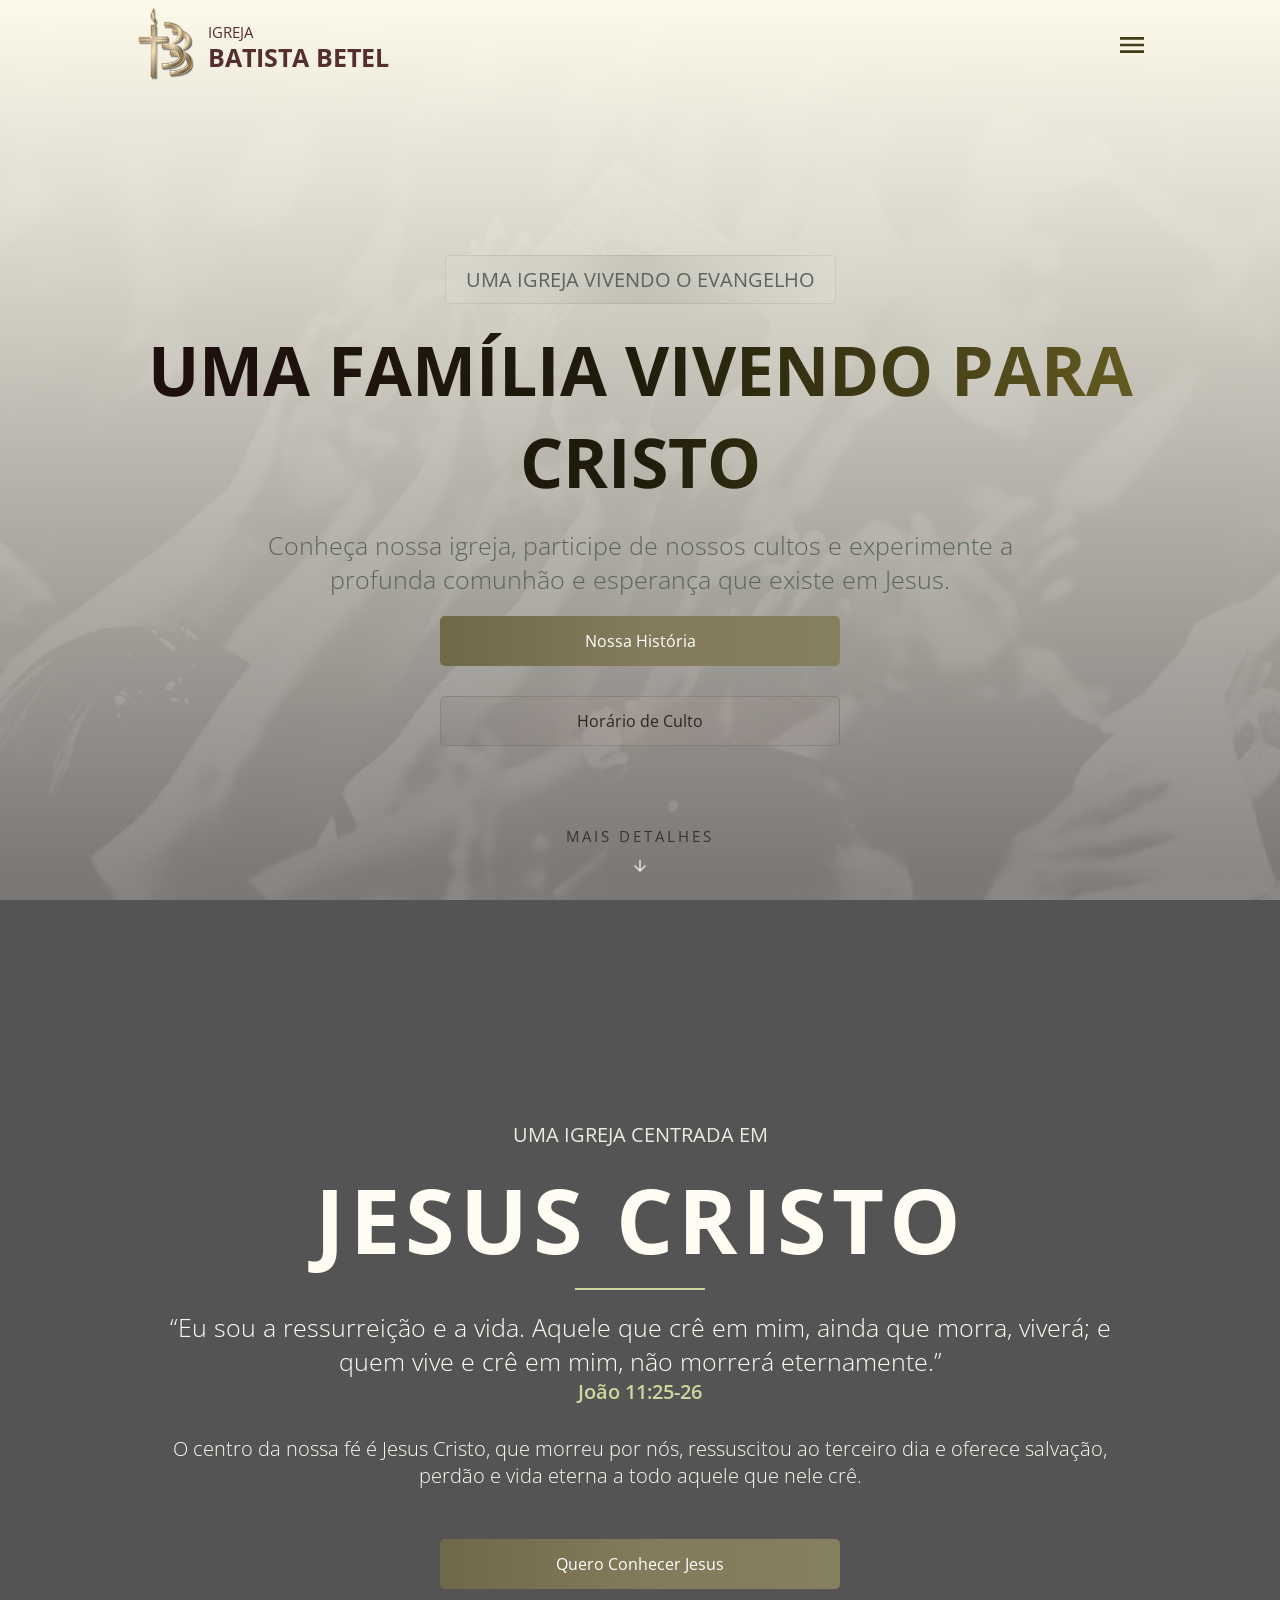
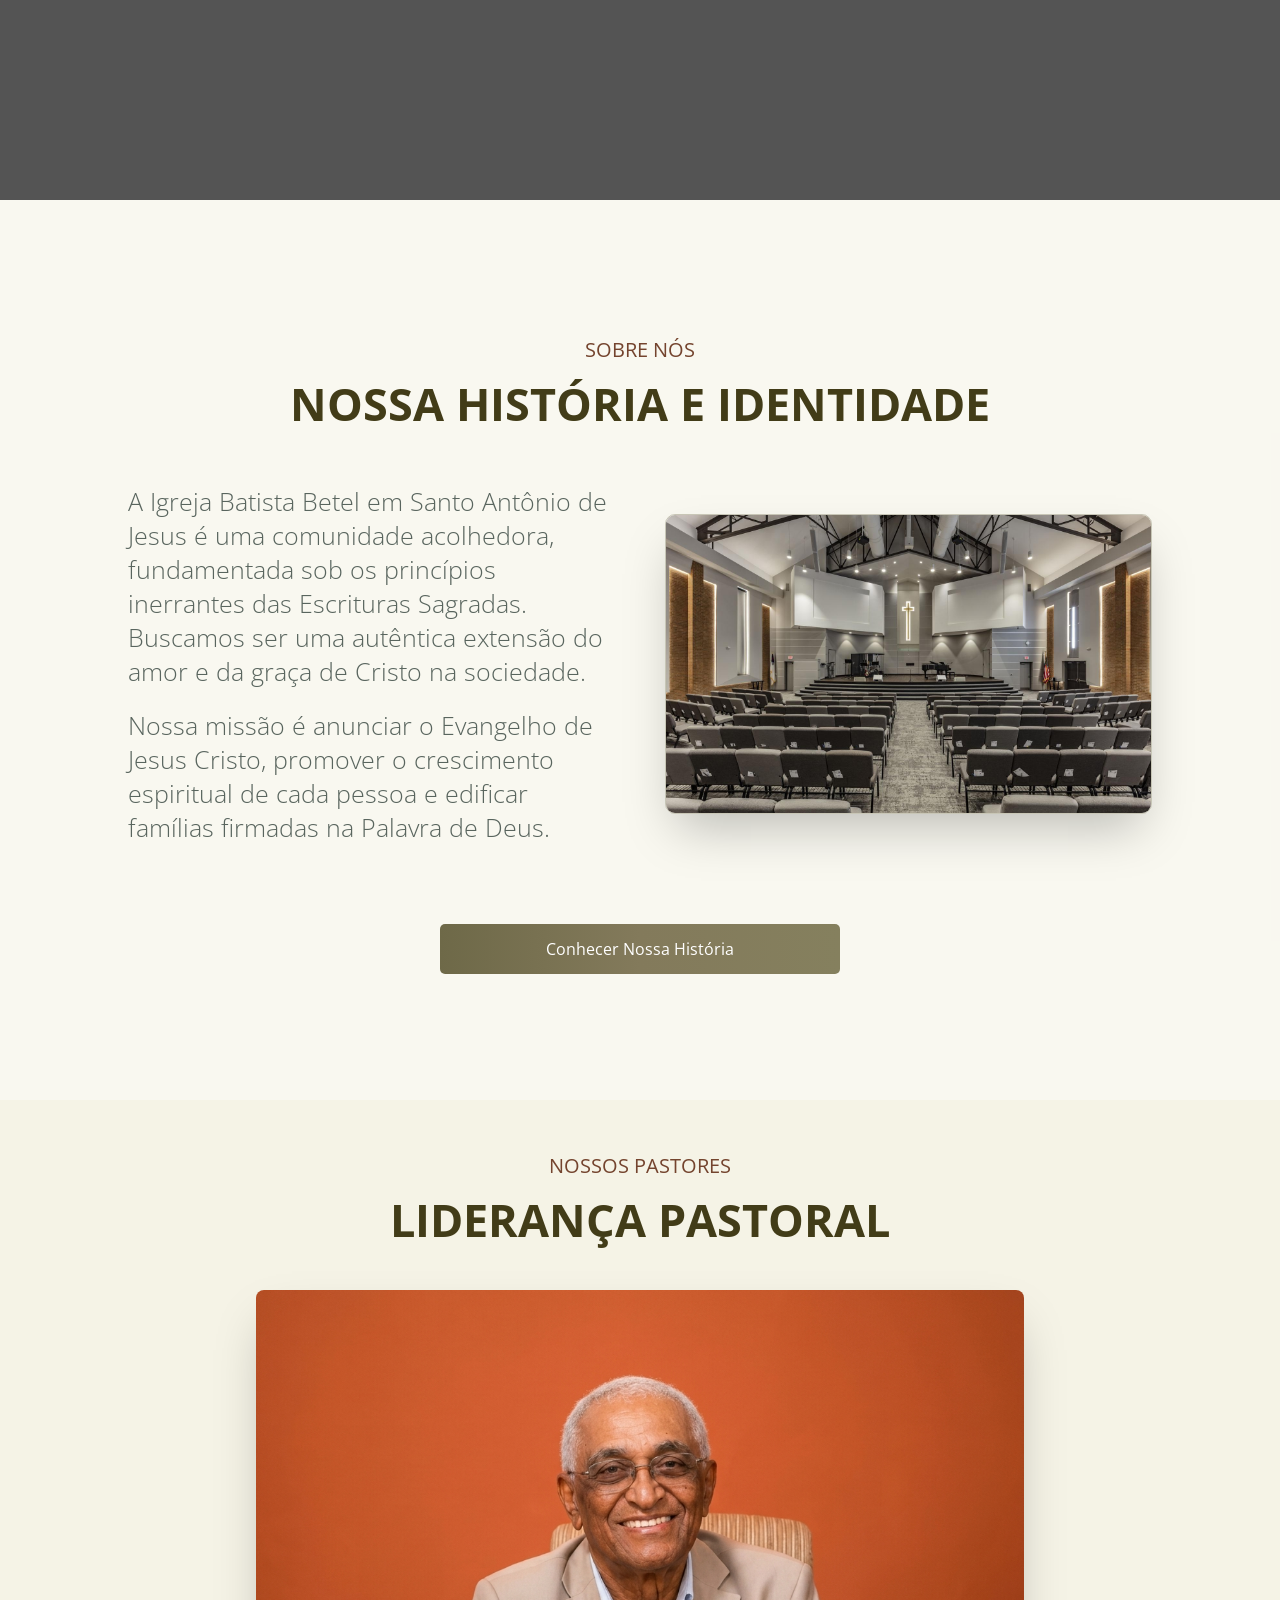
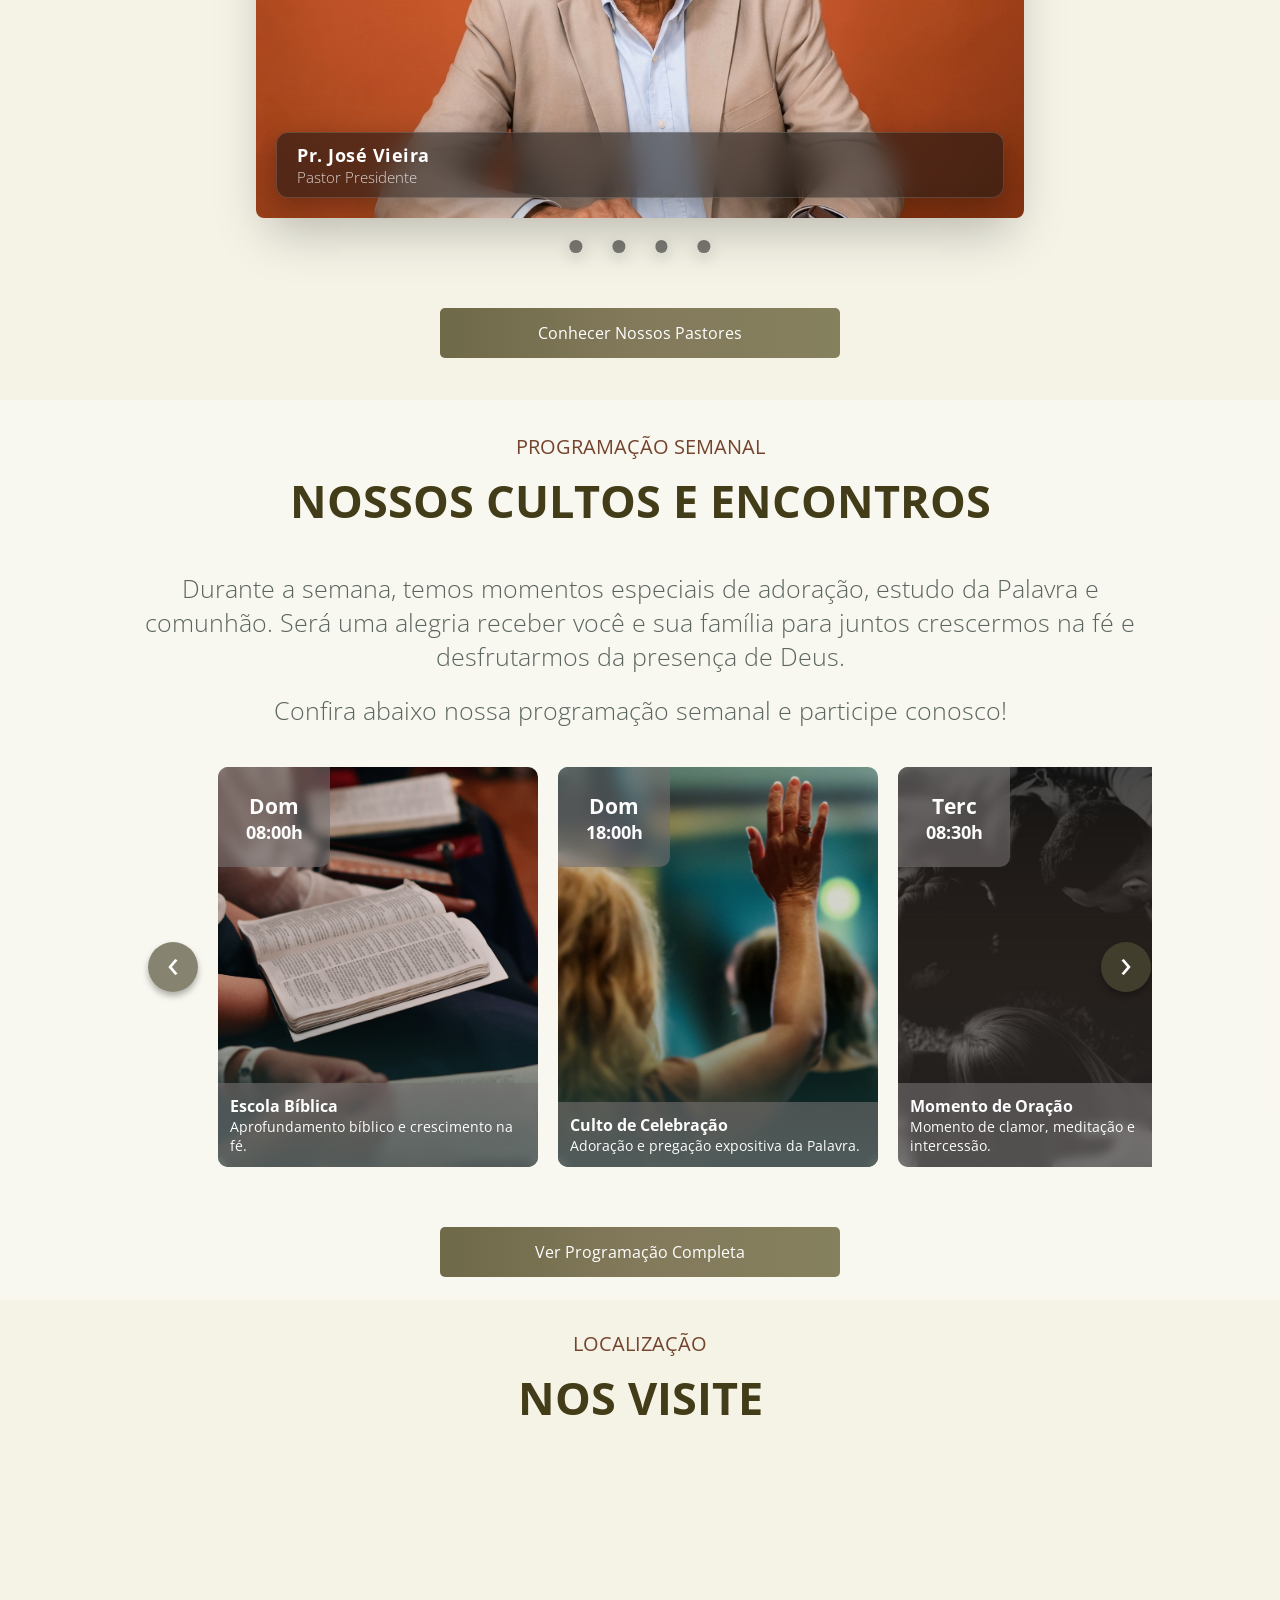
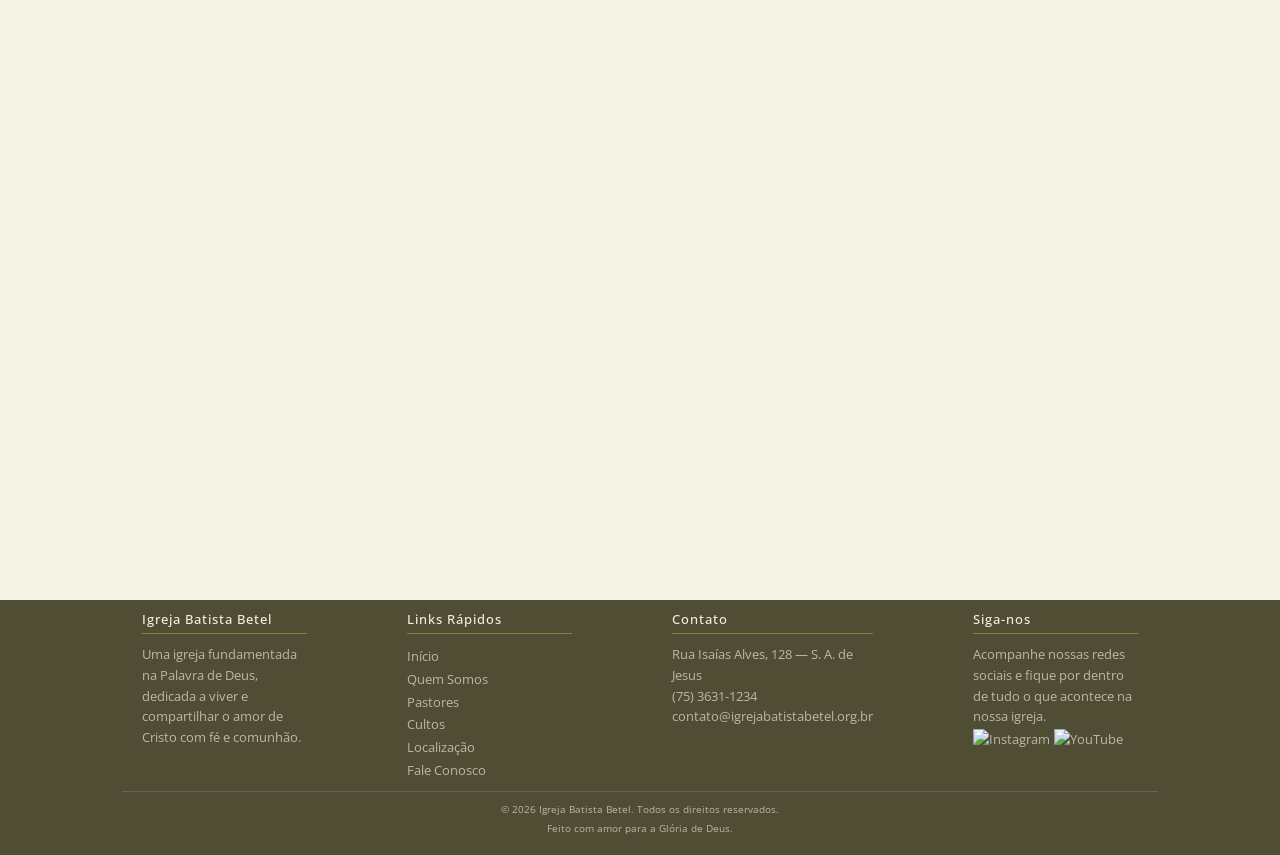
==== index.html @ d6e735c0 "Criei sistema de gerar escalas" ====
<!DOCTYPE html>
<html lang="pt-br">
<head>
    <meta charset="UTF-8">
    <meta name="viewport" content="width=device-width, initial-scale=1.0">
    <title>Igreja Batista Betel</title>
    <script src="/javaScript/script.js" defer></script>

    <link rel="stylesheet" href="assets/css/home.css">
    <link rel="stylesheet" href="assets/css/responsividade.css">
    
    <link rel="preconnect" href="https://fonts.googleapis.com">
    <link rel="preconnect" href="https://fonts.gstatic.com" crossorigin>
    <link href="https://fonts.googleapis.com/css2?family=Open+Sans:ital,wght@0,300..800;1,300..800&display=swap" rel="stylesheet">
</head>
<body>
    
    <header>
        <div class="container">
            <div class="logo">
                <div class="logo_img">
                    <img src="/assets/images/logo_betel.svg" alt="Logo Betel">
                </div>
                <span class="logo_nome">
                    Igreja <h3>Batista Betel</h3>
                </span>
            </div>
            <div class="menu">
                <img class="menu_abrir" src="/assets/icones/menu_mobile.svg" alt="Menu">
                <nav class="menu_mobile">
                    <ul>
                        <li><a href="#home" class="active">Início</a></li>
                        <li><a href="#id">Quem Somos</a></li>
                        <li><a href="#pastores">Pastores</a></li>
                        <li><a href="#culto">Cultos</a></li>
                        <li><a href="#loc">Localização</a></li>
                        <li><a href="#">Fale Conosco</a></li>
                    </ul>
                </nav>
            </div>
        </div>
    </header>

    <section class="section section_home" id="home">
        <div class="section_box">
            <div class="section_indi_title_home">
                <span>Uma igreja vivendo o Evangelho</span>
            </div>
            <div class="section_title_home">
                <h1>Uma família vivendo para Cristo</h1>
            </div>
            <div class="section_description">
                <p>Conheça nossa igreja, participe de nossos cultos e experimente a profunda comunhão e esperança que existe em Jesus.</p>
            </div>
            <div class="section_btn">
                <a href="#id"><div class="btn btn_primary">Nossa História</div></a>

                <a href="#culto"><div class="btn btn_secondary">Horário de Culto</div></a>
            </div>
        </div>
        <a class="details_a" href="#Jesus"><div class="details">
            <span>Mais Detalhes</span>
            <span>
                <img src="/assets/icones/seta_baixo.svg" alt="seta para baixo">
            </span>
        </div></a>
    </section>

    <section class="section section_jesus" id="Jesus">
        <div class="section_box">
            
            <div class="section_title">
                <div class="section_indi_title">
                    <span>UMA IGREJA CENTRADA EM</span>
                </div>
                <h1>JESUS CRISTO</h1>
            </div>
            <div class="section_box_indi">
                <div class="section_description">
                    <p class="passagem">“Eu sou a ressurreição e a vida. Aquele que crê em mim, ainda que morra, viverá; e quem vive e crê em mim, não morrerá eternamente.”</p>
                    <p class="referencia">João 11:25-26</p>
                    <p class="descricao">O centro da nossa fé é Jesus Cristo, que morreu por nós, ressuscitou ao terceiro dia e oferece salvação, perdão e vida eterna a todo aquele que nele crê.</p>
                </div>
            </div>
            <div class="section_btn">
                <a href="jesus.html"><div class="btn btn_primary">
                    <span>Quero Conhecer Jesus</span>
                </div></a>
            </div>
        </div>
    </section>

    <section class="section section_id" id="id">
        <div class="section_box">
            <div class="section_title">
                <div class="section_indi_title">
                    <span>Sobre nós</span>
                </div>
                <h1>Nossa História e Identidade</h1>
            </div>
            <div class="section_box_indi">
                <div class="section_description">
                    <p>A Igreja Batista Betel em Santo Antônio de Jesus é uma comunidade acolhedora, fundamentada sob os princípios inerrantes das Escrituras Sagradas. Buscamos ser uma autêntica extensão do amor e da graça de Cristo na sociedade.</p>
                    <p>Nossa missão é anunciar o Evangelho de Jesus Cristo, promover o crescimento espiritual de cada pessoa e edificar famílias firmadas na Palavra de Deus.</p>
                </div>
                <div class="section_img">
                    <img src="/assets/images/centroIGRJ.jpg" alt="">
                </div>
            </div>
            <div class="section_btn">
                <a href="nossa-historia.html"><div class="btn btn_primary">
                    <span>Conhecer Nossa História</span>
                </div></a>
            </div>
        </div>
    </section>

    <section class="section section_pastor" id="pastores">
        <div class="section_box">
            <div class="section_title">
                <div class="section_indi_title">
                    <span>Nossos pastores</span>
                </div>
                <h1>Liderança Pastoral</h1>
            </div>
            
            <div class="container-carrosel">
                <div class="slider-wrapper">
                    <div class="slider">
                        <div class="pastor-img">
                            <img id="slide-1" src="/assets/images/pastor_jose_vieira.png" alt="Pastor Vieira">
                            <div class="pastor-info">
                                <h3>Pr. José Vieira</h3>
                                <span>Pastor Presidente</span>
                            </div>
                        </div>

                        <div class="pastor-img">
                            <img id="slide-2" src="/assets/images/pastor_iran.jpg" alt="Pastor Iran">
                            <div class="pastor-info">
                                <h3>Pr. Iran</h3>
                                <span>Pastor Auxiliar</span>
                            </div>
                        </div>

                        <div class="pastor-img">
                            <img id="slide-3" src="/assets/images/pastor_samuel.png" alt="Pastor Samuel">
                            <div class="pastor-info">
                                <h3>Pr. Samuel</h3>
                                <span>Pastor Auxiliar</span>
                            </div>
                        </div>

                        <div class="pastor-img">
                            <img id="slide-4" src="/assets/images/pastor_jose_vieira.png" alt="Pastor Neilton">
                            <div class="pastor-info">
                                <h3>Pr. Neilton</h3>
                                <span>Pastor Auxiliar</span>
                            </div>
                        </div>
                    </div>

                    <div class="slider-nav">
                        <a href="#slide-1"></a>
                        <a href="#slide-2"></a>
                        <a href="#slide-3"></a>
                        <a href="#slide-4"></a>
                    </div>
                </div>
            </div>            


            <div class="section_btn">
                <div class="btn btn_primary">
                    <span>Conhecer Nossos Pastores</span>
                </div>
            </div>
        </div>  
    </section>

    <section class="section section_programacao" id="culto">
        <div class="section_box">
            <div class="section_title">
                <div class="section_indi_title">
                    <span>Programação Semanal</span>
                </div>
                <h1>Nossos Cultos e Encontros</h1>
            </div>

            <div class="section_box_indi">
                <div class="section_description">
                    <p>Durante a semana, temos momentos especiais de adoração, estudo da Palavra e comunhão. Será uma alegria receber você e sua família para juntos crescermos na fé e desfrutarmos da presença de Deus.</p>
                    <p>Confira abaixo nossa programação semanal e participe conosco!</p>
                </div>
            </div>

            <div class="programas">

                <!-- Botão Esquerda -->
    <button class="scroll-btn scroll-left" onclick="document.querySelector('.programas').scrollBy({ left: -300, behavior: 'smooth' })">‹</button>

                <div class="info_culto dia1">
                    <div class="info_culto_dia">
                        <h3>Dom</h3>
                        <span>08:00h</span>
                    </div>
                    <div class="info_culto_sobre">
                        <h3>Escola Bíblica</h3>
                        <span>Aprofundamento bíblico e crescimento na fé.</span>
                    </div>
                </div>

                <div class="info_culto dia2">
                    <div class="info_culto_dia">
                        <h3>Dom</h3>
                        <span>18:00h</span>
                    </div>
                    <div class="info_culto_sobre">
                        <h3>Culto de Celebração</h3>
                        <span>Adoração e pregação expositiva da Palavra.</span>
                    </div>
                </div>

                <div class="info_culto dia3">
                    <div class="info_culto_dia">
                        <h3>Terc</h3>
                        <span>08:30h</span>
                    </div>
                    <div class="info_culto_sobre">
                        <h3>Momento de Oração</h3>
                        <span>Momento de clamor, meditação e intercessão.</span>
                    </div>
                </div>

                <div class="info_culto dia4">
                    <div class="info_culto_dia">
                        <h3>Quin</h3>
                        <span>19:30h</span>
                    </div>
                    <div class="info_culto_sobre">
                        <h3>Culto da Família</h3>
                        <span>Uma noite de edificação da família e oração.</span>
                    </div>
                </div>

                <!-- Botão Direita -->
    <button class="scroll-btn scroll-right" onclick="document.querySelector('.programas').scrollBy({ left: 300, behavior: 'smooth' })">›</button>

                

            </div>
            <div class="section_btn">
                <div class="btn btn_primary">
                    <span>Ver Programação Completa</span>
                </div>
            </div>
        </div>
    </section>

    <section class="section section_loc" id="loc">
        <div class="section_box">
            <div class="section_title">
                <div class="section_indi_title">
                    <span>Localização</span>
                </div>
                <h1>Nos visite</h1>
            </div>
            <div class="section_mapa">

                <div class="mapa">
                    <iframe 
                        src="https://www.google.com/maps/embed?pb=!1m18!1m12!1m3!1d3888.0677242553766!2d-39.25541018661756!3d-12.967518184426158!2m3!1f0!2f0!3f0!3m2!1i1024!2i768!4f13.1!3m3!1m2!1s0x73e2a3e652e74f7%3A0xdca5ffad48f08ff4!2sIgreja%20Batista%20Betel!5e0!3m2!1spt-BR!2sbr!4v1789650079663!5m2!1spt-BR!2sbr"
                        allowfullscreen
                        loading="lazy"
                        referrerpolicy="strict-origin-when-cross-origin">
                    </iframe>
                </div>                                   
                    
            </div>
            
        </div>
    </section>

    <footer>
        <div class="container_footer">
            <div class="footer_box">

                <div class="widget_footer">
                    <h3>Igreja Batista Betel</h3>
                    <span>Uma igreja fundamentada na Palavra de Deus, dedicada a viver e compartilhar o amor de Cristo com fé e comunhão.</span>
                </div>

                <div class="widget_footer">
                    <h3>Links Rápidos</h3>
                    <ul>
                        <li><a href="#home">Início</a></li>
                        <li><a href="#id">Quem Somos</a></li>
                        <li><a href="#pastores">Pastores</a></li>
                        <li><a href="#culto">Cultos</a></li>
                        <li><a href="#loc">Localização</a></li>
                        <li><a href="#">Fale Conosco</a></li>
                    </ul>
                </div>

                <div class="widget_footer">
                    <h3>Contato</h3>
                    <span>Rua Isaías Alves, 128 — S. A. de Jesus</span>
                    <span>(75) 3631-1234</span>
                    <span>contato@igrejabatistabetel.org.br</span>
                </div>

                <div class="widget_footer">
                    <h3>Siga-nos</h3>
                    <span>Acompanhe nossas redes sociais e fique por dentro de tudo o que acontece na nossa igreja.</span>
                    <div class="social_icons">
                        <a href="#"><img src="/assets/icones/instagram.svg" alt="Instagram"></a>
                        <a href="#"><img src="/assets/icones/youtube.svg" alt="YouTube"></a>
                    </div>
                </div>

            </div>
            <div class="footer_fim">
                <span>© 2026 Igreja Batista Betel. Todos os direitos reservados.</span>
                <a class="btn_escala" href="/escalas.html"><span>Feito com amor para a Glória de Deus.</span></a>
            </div>
        </div>
    </footer>

<!-- ========================================== -->
<!-- BOTÃO FLUTUANTE DE AVISOS                  -->
<!-- ========================================== -->
<button id="btn-avisos" class="btn-flutuante" aria-label="Avisos e Informes">
  <svg xmlns="http://www.w3.org/2000/svg" viewBox="0 0 24 24" class="svg-icone">
    <path d="M12 22C13.1 22 14 21.1 14 20H10C10 21.1 10.9 22 12 22ZM18 16V11C18 7.93 16.37 5.36 13.5 4.68V4C13.5 3.17 12.83 2.5 12 2.5C11.17 2.5 10.5 3.17 10.5 4.0V4.68C7.63 5.36 6 7.92 6 11V16L4 18V19H20V18L18 16Z" fill="currentColor"/>
    <circle cx="18" cy="5" r="4.2" fill="#E53935" stroke="#FFFFFF" stroke-width="1.5"/>
    <path d="M18 3.3V5.3M18 6.5V6.8" stroke="#FFFFFF" stroke-width="1.2" stroke-linecap="round"/>
  </svg>
</button>

<!-- ========================================== -->
<!-- MODAL / POP-UP INSTITUCIONAL               -->
<!-- ========================================== -->
<div id="modal-avisos" class="modal-overlay" aria-hidden="true" role="dialog" aria-labelledby="modal-titulo">
  <div class="modal-container">
    
    <!-- Cabeçalho do Modal -->
    <div class="modal-header">
      <h3 id="modal-titulo" class="modal-title">
        <svg xmlns="http://www.w3.org/2000/svg" width="20" height="20" viewBox="0 0 24 24" fill="none" stroke="currentColor" stroke-width="2" stroke-linecap="round" stroke-linejoin="round">
          <path d="M18 8A6 6 0 0 0 6 8c0 7-3 9-3 9h18s-3-2-3-9"></path>
          <path d="M13.73 21a2 2 0 0 1-3.46 0"></path>
        </svg>
        Avisos & Informes
      </h3>
      <button type="button" id="btn-fechar-modal" class="modal-close" aria-label="Fechar avisos">&times;</button>
    </div>

    <!-- Corpo do Modal -->
    <div class="modal-body">
      <!-- Item de Aviso 1 -->
      <article class="aviso-card">
        <span class="aviso-tag">Destaque</span>
        <h4 class="aviso-titulo">Culto Especial de Jovens</h4>
        <p class="aviso-texto">Neste sábado, às 19h30. Contamos com a sua presença!</p>
        <span class="aviso-data">Sábado • 19:30</span>
      </article>

      <!-- Item de Aviso 2 -->
      <article class="aviso-card">
        <span class="aviso-tag tag-secundaria">Inscrições</span>
        <h4 class="aviso-titulo">Culto de Celebração</h4>
        <p class="aviso-texto">Neste domingo, às 18h. Venha cultuar conosco e traga a sua família!</p>
        <span class="aviso-data">Domingo • 18:00</span>
      </article>
    </div>

    <!-- Rodapé do Modal -->
    <div class="modal-footer">
      <button type="button" id="btn-entendi" class="btn-secundario">Entendido</button>
    </div>

  </div>
</div>
</body>
</html>
---- assets/css/home.css ----
*{
    margin: 0;
    padding: 0;
    box-sizing: border-box;
    font-family: "Open Sans", sans-serif;
}

html {
    scroll-behavior: smooth;
    
}

@keyframes flutuar {
  0% {
    transform: translateY(0); /* Posição inicial */
    box-shadow: 0 5px 15px rgba(0, 0, 0, 0.3); /* Sombra mais próxima e escura */
  }
  50% {
    transform: translateY(-10px); /* Sube 10px */
    box-shadow: 0 20px 25px rgba(0, 0, 0, 0.15); /* Sombra mais afastada e suave */
  }
  100% {
    transform: translateY(0); /* Volta à posição inicial */
    box-shadow: 0 5px 15px rgba(0, 0, 0, 0.3);
  }
}

@keyframes seta {
    0%, 100% {
        transform: translateY(0);
        opacity: .3;
    }

    50% {
        transform: translateY(2px);
        opacity: 1;
    }
}

@keyframes tickerAnimation {
    0% { 
        transform: translateX(0); 
    }
    100% { 
        transform: translateX(-50%); 
    }
}

/* ================= COMPONENTES-GERAIS ================= */

:root {
    --text-primary: #552e2e;     /* Título */
    --text-secondary: #59655E;   /* Texto normal */
}


.section{
    width: 100%;
    min-height: 100vh;

    display: flex;
    flex-direction: column;
    justify-content: center;
    align-items: center;

    padding: 20px 0px;
}

.section_box{
    width: 80vw;
    height: 100%;
        
    display: flex;
    flex-direction: column;
    align-items: center;
    justify-content: space-around;
}

.section_title .section_indi_title{
    text-transform: uppercase;
    font-size: 20px;
    color: #74442e;;
    padding: 10px 20px;
    font-weight: 400;

    cursor: default;

    text-align: center;
}

.section_indi_title_home{
    text-transform: uppercase;
    font-size: 20px;
    color: var(--text-secondary);
    padding: 10px 20px;

    background: linear-gradient(90deg, #fdfdfd13, #1f1c0b13, #ffffff13);
    border: 1px solid rgba(44, 20, 20, .08);
    border-radius: 5px;
    backdrop-filter: blur(10px);

    cursor: default;

    text-align: center;
}

.section_title{
    color: #423c18;;

    font-size: clamp(30px, 1vw, 45px);
    font-weight: 700;
    text-align: center;
    text-transform: uppercase;

    cursor: default;
}

.section_title_home{
    background: linear-gradient(90deg, #1f0e0e, #1f1c0b, #655D21);
    -webkit-background-clip: text;
    background-clip: text;
    -webkit-text-fill-color: transparent;

    font-size: clamp(30px, 5vw, 45px);
    font-weight: 700;
    text-align: center;
    text-transform: uppercase;

    cursor: default;
}

.section_description{
    font-weight: 300;
    color: var(--text-secondary);
    font-size: 25px;
    max-width: 800px;
    text-align: center;

    cursor: default;
}

.section_btn{
    display: flex;
    justify-content: center;
    width: 100%;
}

.section_btn .btn_primary{
    width: 15vw;
    height: 50px;

    display: flex;
    align-items: center;
    justify-content: center;
    
    color: white;
    border-radius: 5px;
    background: linear-gradient(90deg, #6e6948, #837a5b, #85805e);

    cursor: pointer;

    transition: 
        transform 0.3s ease,
        box-shadow 0.3s ease;
}

.btn_primary:hover {
    transform: translateY(-3px);

    box-shadow:
        0 10px 20px rgba(148, 77, 77, 0.25);
}

.section_btn .btn_secondary{
    width: 15vw;
    height: 50px;

    display: flex;
    align-items: center;
    justify-content: center;
    
    color: #2b281a;
    border-radius: 5px;
    border: 1px solid #3a38262c;
    background: linear-gradient(90deg, #5f5c5c1e, #eba5a518, #94777713);

    cursor: pointer;

    transition: 
        transform 0.3s ease,
        box-shadow 0.3s ease;
}

.btn_secondary:hover {
    transform: translateY(-3px);

    box-shadow:
        0 10px 20px rgba(73, 30, 30, 0.25);
}

.section_btn a{
    text-decoration: none;
    color: inherit;
}

/* ================= COMPONENTES-GERAIS ================= */




/* ================= SCROLLBAR ================= */

::-webkit-scrollbar {
    width: 7px;
}

::-webkit-scrollbar-track {
    background: #1e1e1e;
}

::-webkit-scrollbar-thumb {
    background: #464019;
    border-radius: 20px;
}

::-webkit-scrollbar-thumb:hover {
    background: #928640;
}

/* ================= SCROLLBAR ================= */



/* ================= HEADER ================= */

    
header{
    position: fixed;
    top: 0;
    z-index: 1000;
    padding: 20px 50px;

    width: 100%;
    height: 90px;
    background-color:transparent;

    display: flex;
    justify-content: center;

    transition: all .5s ease;
}

header.scrolled {
    box-shadow: 0 2px 5px rgba(0,0,0,0.1);
    background-color: #f0e8df9d;
    backdrop-filter: blur(20px);
}

.container{
    width: 80vw;
    
    display: flex;
    justify-content: space-between;
    align-items: center;

    cursor: default;
}

/*-------------LOGO-*/
.container .logo{
    display: flex;
    justify-content: center;
    align-items: center;
    height: 90px;
}
.logo_img{
    width: 80px;
}
.logo_img img{
    width: 100%;
}

.logo_nome{
    display: flex;
    flex-direction: column;
    justify-content: center;

    line-height: 25px;
    text-transform: uppercase;
    font-size: 15px;
    color: #552e2e;
}
.logo_nome h3{
    font-size: 25px;
    font-weight: 700;
}
/*-------------LOGO-*/

/*-------------MENU-*/
nav ul{
    display: flex;
    justify-content: center;
    gap: 15px;
    width: 50vw;

    font-size: 15px;
    text-transform: uppercase;
    font-weight: 500;
}
nav ul li{
    list-style: none;
    display: flex;
    margin-right: 20px;
}
nav ul a{
    position: relative;
    text-decoration: none;
    color: var(--text-secondary);
}

.menu_abrir{
        display: none;
    }

nav ul a::after{
    content: "";

    position: absolute;
    bottom:-5px;
    left: 0;

    width: 100%;
    height: 1px;
    background-color: #1e1e1e;

    transform-origin: center;

    transform: scaleX(0);
    transition: all .3s ease;
}

nav ul a:hover::after{
    transform: scaleX(1);
}

nav ul a:hover{
   color: rgb(49, 16, 16);
}
/*-------------MENU-*/

/* ================= HEADER ================= */



/* ================= SECTION-HOME ================= */
.section {
  scroll-margin-top: 80px;
}

.section_home{
    background-image: url(/assets/images/banner.png);
    background-position: center;
    background-size: cover;
    background-repeat: no-repeat;
    background-attachment: fixed;
    justify-content: flex-end;

    gap: 10px;
}

.section_home .section_box{
    margin-top: 100px;
    gap: 20px;
}

.section_home .section_btn{
    gap: 100px;
    margin-bottom: 70px;
}

.details_a{
    text-decoration: none;
}

.details{
    display: flex;
    flex-direction: column;
    align-items: center;
    gap: 10px;
    

    color: rgb(56, 52, 53);
    font-size: 15px;
    letter-spacing: 3px;
    text-transform: uppercase;

    cursor: pointer;
}

.details img{
    animation: seta 1.5s infinite ease;
}
    
/* ================= SECTION-HOME ================= */




/* ================= SECTION-JESUS ================= */
.section_jesus{
    background-image: url("/assets/images/fundoPalavra.png");
    background-position: center;
    background-size: cover;
    background-repeat: no-repeat;
    background-attachment: fixed;
    position: relative;
}

.section_jesus::before {
    content: "";
    position: absolute;
    inset: 0;
    background: rgba(0, 0, 0, 0.671);
}

.section_jesus > * {
    position: relative;
    z-index: 1;
}


.section_jesus .section_title {
    color: rgb(255, 253, 243);
    font-size: clamp(60px, 1vw, 45px);
    position: relative; 
}

.section_jesus .section_title .section_indi_title{
    color: rgb(234, 235, 225);
    font-size: 20px;
}
.section_jesus .section_title::after {
    content: "";
    position: absolute;
    bottom: -10px; 
    left: 50%; 
    transform: translateX(-50%); 
    width: 20%; 
    height: 2px; 
    background-color: rgb(208, 214, 157); 
}

.section_jesus .section_box_indi{
    margin: 30px 0px 50px 0px;
}

.section_jesus .section_title h1{
    letter-spacing: 5px;
}

.section_jesus .section_description{
    color: rgb(255, 253, 243);
    font-size: 25px;
    text-align: center;
    max-width: 1000px;
    display: flex;
    flex-direction: column;
}

.section_jesus .section_description .referencia{
    font-size: 20px;
    color: rgb(208, 214, 157);
    font-weight: 600;
}

.section_jesus .section_description .descricao{
    margin-top: 30px;
    font-size: 20px;
    font-weight: 200;
}

/* ================= SECTION-JESUS ================= */



/* ================= SECTION-ID ================= */
.section_id{
    background-color: rgba(237, 232, 208, 0.33);
}

.section_id .section_btn{
    margin-top: 40px;
}

.section_id .section_box{
    justify-content:flex-start;
    gap: 40px;
}

.section_id .section_box_indi{
    display: flex;
    justify-content: center;
    align-items: center;
    margin-top: 10px;

    gap: 50px;
}

.section_id .section_title{
    color: #423c18;;
}

.section_id .section_description{
    display: flex;
    flex-direction: column;
    text-align: left;
    flex: 1;
    gap: 20px;
}

.section_id .section_img{
    width: min(90%, 400px);
    height: 300px;
    flex: 1;
    border-radius: 10px;}

.section_id .section_img img{
    width: 100%;
    height: 100%;
    object-fit: cover;
    box-shadow: 0 1.5rem 3rem -0.75rem hsla(0, 0%, 0%, 0.25);

    border-radius: 10px;
    border: 1px solid rgba(64, 62, 24, 0.267);
    
}



.section_id .section_btn{
    gap: 100px;
}
    
/* ================= SECTION-ID ================= */



/* ================= SECTION-PASTOR ================= */

.section_pastor{
    background-color:#ede8d088;
    
}


.section_pastor .section_box{
    justify-content:flex-start;
    gap: 40px;
}

.section_pastor .container-carrosel{
    width: 100%;
    display: flex;
    justify-content: center;
    align-items: center;
}

.section_pastor .slider-wrapper{
    position: relative;
    width: 100%;
    max-width: 48rem;
    margin: 0 auto;
    contain: layout;
}

.section_pastor .slider{
    display: flex;
    width: 100%;
    aspect-ratio: 16 / 11;
    overflow-x: auto;
    overflow-y: hidden;
    scroll-snap-type: x mandatory; 
    scroll-behavior: smooth;
    box-shadow: 0 1.5rem 3rem -0.75rem hsla(0, 0%, 0%, 0.25);
    border-radius: 0.5rem;
}

.section_pastor .slider .pastor-img {
    flex: 1 0 100%;
    width: 100%;
    height: 100%;
    scroll-snap-align: start;

    position: relative;
}

.section_pastor .slider .pastor-img img {
    width: 100%;
    height: 100%;
    object-fit: cover;
    object-position: center 20%;
}

.pastor-info{
    position: absolute;
    bottom: 20px;
    left: 20px;
    right: 20px; /* Faz a caixa flutuar com margens laterais perfeitas */
    
    padding: 10px 20px;

    width: 5
    0%;
    
    display: flex;
    flex-direction: column;
    justify-content: center;
    align-items: flex-start;
    
    /* Vidro fosco moderno e translúcido */
    background: rgba(20, 20, 20, 0.55);
    backdrop-filter: blur(12px);
    -webkit-backdrop-filter: blur(12px);
    
    /* Borda sutil para dar o efeito de vidro real */
    border: 1px solid rgba(255, 255, 255, 0.15);
    border-radius: 12px;
    
    box-shadow: 0 10px 30px rgba(0, 0, 0, 0.3);
    
    color: white;
    z-index: 2;
}

.pastor-info h3 {
    font-size: 18px;
    font-weight: 700;
    letter-spacing: 0.5px;
}

.pastor-info span {
    font-size: 15px;
    font-weight: 300;
    color: rgba(255, 255, 255, 0.8);
}

.section_pastor .slider::-webkit-scrollbar {
    display: none;
}

.slider-nav{
    display: flex;
    justify-content: center;
    gap: 30px;

    position: absolute;
    bottom: -35px;
    left: 50%;
    transform: translateX(-50%);
    z-index: 2;
}

.slider-nav a{
    width: 0.8rem;
    height: 0.8rem;
    border-radius: 50%;
    background-color: rgb(0, 0, 0);
    box-shadow: rgba(0, 0, 0, 0.35) 0px 5px 15px;
    opacity: 0.5;
    transition: 250ms;
}
.slider-nav a:hover{
    opacity: 1;
    background-color: white;
}

.section_pastor .section_btn{
    gap: 100px;
    margin-top: 50px;
}



    
/* ================= SECTION-PASTOR ================= */




/* ================= SECTION-PROGRAMACAO ================= */
.section_programacao .info_culto.dia1 { transition-delay: 0.1s; }
.section_programacao .info_culto.dia2 { transition-delay: 0.2s; }
.section_programacao .info_culto.dia3 { transition-delay: 0.3s; }
.section_programacao .info_culto.dia4 { transition-delay: 0.4s; }




.section_programacao{
    background-color: rgba(237, 232, 208, 0.33);
}

.section_programacao .section_box{
    justify-content:flex-start;
    gap: 40px;
}

.section_programacao .section_box_indi{
    display: flex;
    justify-content: center;
    align-items: center;

    gap: 50px;
}

.section_programacao .section_title{
    color: #423c18;;
}

.section_programacao .section_description{
    display: flex;
    flex-direction: column;
    text-align: center;
    max-width: 100%;
    gap: 20px;
}

.section_programacao .programas {
    width: 100%;
    overflow-x: auto;
    display: flex;
    justify-content: flex-start;
    gap: 20px;
    padding: 0 20px 20px 20px; /* Adiciona espaçamento nas laterais para o primeiro e último card não grudarem na borda da tela */
    scroll-behavior: smooth;
    scroll-snap-type: x mandatory; /* Faz o carrossel encaixar perfeitamente ao deslizar */
}

.programas::-webkit-scrollbar {
    display: none; /* Oculta a barra de rolagem */
}

/* Estilo padrão dos botões manuais */
.scroll-btn {
    position: sticky; /* Fica travado na tela conforme você rola horizontalmente */
    top: 50%;
    transform: translateY(-50%);
    z-index: 99;
    background-color: #504d35ad;
    color: white;
    border: none;
    font-size: 2.5rem;
    width: 50px;
    height: 50px;
    border-radius: 50%;

    display: flex;
    align-items: center;
    justify-content: center;
    cursor: pointer;
    box-shadow: 0 4px 6px rgba(0,0,0,0.3);
    transition: background-color 0.2s;
    flex: 0 0 auto; /* Impede o botão de deformar */
    padding-bottom: 10px;
}

.scroll-btn:hover {
    background-color: #8b8b73bd;
}

/* Posicionamento inteligente para colar nas bordas visíveis */
.scroll-left {
    left: -19px;
}

.scroll-right {
    right: -19px;
}

.section_programacao .programas .info_culto {
    flex: 0 0 100%; /* No telemóvel o card ocupa 85% da largura, mostrando um pedacinho do próximo */
    max-width: 20em;
    height: 25em;
    padding: 1em;
    border-radius: 10px;
    position: relative;
    overflow: hidden;
    display: flex;
    align-items: center;
    scroll-snap-align: center; /* Centraliza o card ao parar o toque */
}

.section_programacao.visivel .info_culto {
    transform: translateY(0);
}

.section_programacao .programas .info_culto_dia {
    position: absolute;
    top: 0;
    left: 0;
    width: 35%; /* Ajustado para dar um respiro melhor no tamanho da caixinha do dia */
    height: 25%;
    display: flex;
    justify-content: center;
    align-items: center;
    flex-direction: column;

    font-size: 18px;
    font-weight: 700;
    color: #fdfdfd;

    background-color: rgba(117, 112, 112, 0.6);
    backdrop-filter: blur(5px);
    border-bottom-right-radius: 10px; /* Estética opcional para ficar bonito no card */
}

.section_programacao .programas .info_culto_sobre {
    position: absolute;
    bottom: 0;
    left: 0;
    width: 100%;
    padding: 12px;
    font-size: 14px;
    color: #fdfdfd;

    display: flex;
    flex-direction: column;
    justify-content: center;

    background-color: rgba(117, 112, 112, 0.6);
    backdrop-filter: blur(5px);
}

.dia1{
    background-image: url(/assets/images/logo-culto-domingo2.png);
    background-position: center;
    background-size: cover;
    background-repeat: no-repeat;
}
.dia2{
    background-image: url(/assets/images/logo-culto-domingo.png);
    background-position: center;
    background-size: cover;
    background-repeat: no-repeat;
}
.dia3{
    background-image: url(/assets/images/logo-culto-domingo3.png);
    background-position: center;
    background-size: cover;
    background-repeat: no-repeat;
}
.dia4{
    background-image: url(/assets/images/logo-culto-domingo4.png);
    background-position: center;
    background-size: cover;
    background-repeat: no-repeat;
}


.section_programacao .section_btn{
    gap: 100px;
}
    
/* ================= SECTION-PROGRAMACAO ================= */



/* ================= SECTION-LOC ================= */

.section_loc{
    background-color: #ede8d088;
    height: 50vh;
}

.section_loc .section_box{
    justify-content:flex-start;
    gap: 40px;
}

.section_mapa{
    width: 100%;
    display: flex;
    justify-content: center;
    align-items: center;
}

.mapa{
    width: 80%;
    max-width: 1400px;
    height: 500px;

    overflow: hidden;
}

.mapa iframe {
    width: 100%;
    height: 100%;
    border: 0;
}
.section_loc .section_title{
    color: #423c18;;
}

.section_loc .section_btn{
    gap: 100px;
    margin-top: 50px;
}

/* ================= SECTION-LOC ================= */

/* ==========================================
   ESTILOS E ANIMAÇÃO DO MENU MOBILE
   ========================================== */
.menu_abrir {
    cursor: pointer;
    transition: transform 0.3s ease;
    z-index: 1001;
}

.menu_abrir {
    cursor: pointer;
    width: 32px; /* Ajuste o tamanho se necessário */
    height: 32px;
    /* Transição suave para opacidade, escala e rotação */
    transition: opacity 0.2s ease-in-out, transform 0.3s ease-in-out;
    opacity: 1;
    z-index: 1001;
}

/* Estado intermediário durante a troca (fica invisível e diminui levemente) */
.menu_abrir.trocando {
    opacity: 0;
    transform: scale(.8);
}

/* Estado oculto padrão do menu mobile (ajuste se o seu já tiver outro padrão) */


/* Quando receber a classe .abrir, ele aparece */
.menu_mobile.abrir {
    display: flex;
    flex-direction: column;
}



/* ================= FOOTER ================= */
footer{
    width: 100%;
    background-color: #504d35;
    display: flex;
    justify-content: center;
}

.container_footer {
    display: flex;
    flex-direction: column;
    width: 90%;
    margin: 0px 50px;
    padding-bottom: 10px;

    align-items: center;
    justify-content: center;
    
}

.footer_box{
    width: 90%;
    height: 100%;
        
    display: flex;
    justify-content: space-around;
    gap: 100px;

    padding: 10px 20px;
    border-bottom: 1px solid rgba(202, 191, 191, .192);
}

.widget_footer{
    display: flex;
    flex-direction: column;

    flex-wrap: wrap;
    flex: 1;
}
.widget_footer h3{
    font-size: 13px;
    letter-spacing: 1px;
    font-weight: 500;
    color: #f3f0e2;
    border-bottom: 1px solid rgba(241, 200, 88, 0.4);
    padding-bottom: 5px;
    margin-bottom: 10px;
}
.widget_footer span{
    color: rgba(245, 241, 223, 0.65);
    font-size: 13px;
    line-height: 1.6;
}
.widget_footer ul{
    list-style: none;
}
.widget_footer a{
    color: rgba(245, 241, 223, 0.65);
    font-size: 13px;
    line-height: 1.6;
    text-decoration: none;
}

.footer_fim{
    width: 90%;
    margin: 10px 0;
    display: flex;
    flex-direction: column;
    gap: 5px;
    justify-content: center;
    align-items: center;
    color: rgba(245, 241, 223, 0.65);
}

.footer_fim span{
    font-size: 10px;
    display: flex;
    text-align: center;
}
/* ================= FOOTER ================= */

/* Botão Flutuante no canto inferior */
.btn-flutuante {
  position: fixed;
  bottom: 24px;
  right: 24px;
  width: 56px;
  height: 56px;
  border-radius: 50%;
  background-color: #5c1d24c0; /* Tom vinho/marrom escuro alinhado com o tema */
  backdrop-filter: blur(5px); /* Efeito de vidro fosco */
  color: #FFFFFF; /* Faz o sino ficar branco */
  border: none;
  box-shadow: 0 4px 14px rgba(0, 0, 0, 0.25);
  cursor: pointer;
  display: flex;
  align-items: center;
  justify-content: center;
  z-index: 9999;
  transition: transform 0.2s ease, box-shadow 0.2s ease;
  animation: flutuar 3s ease-in-out infinite; /* Nome, duração, suavidade, loop infinito */
  transition: transform 0.3s ease, box-shadow 0.3s ease;
}

.btn-flutuante:hover {
  animation-play-state: paused; /* Pausa a flutuação ao encostar o rato */
  background-color: #4a171d; /* Apenas escurece levemente o tom */
  box-shadow: 0 6px 16px rgba(0, 0, 0, 0.3); /* Sombra um pouco mais corpórea, sem saltar na tela */
  transform: translateY(-6px); /* Mantém a posição onde estava, sem dar "pulos" */
}

.svg-icone {
  width: 28px;
  height: 28px;
}

/* Esconder o modal por defeito */
.hidden {
  display: none !important;
}

/* --- Overlay (Fundo Falso) --- */
.modal-overlay {
  position: fixed;
  top: 0;
  left: 0;
  width: 100vw;
  height: 100vh;
  background-color: rgba(15, 15, 18, 0.55);
  backdrop-filter: blur(6px); /* Efeito de vidro desfocado */
  -webkit-backdrop-filter: blur(6px);
  z-index: 10000;
  display: flex;
  align-items: center;
  justify-content: center;
  padding: 20px;
  opacity: 0;
  visibility: hidden;
  transition: opacity 0.25s ease, visibility 0.25s ease;
}

/* Estado Visível */
.modal-overlay.active {
  opacity: 1;
  visibility: visible;
}

/* --- Container do Modal --- */
.modal-container {
  background: #ffffff;
  width: 100%;
  max-width: 480px;
  border-radius: 12px;
  box-shadow: 0 20px 40px rgba(0, 0, 0, 0.18);
  overflow: hidden;
  transform: translateY(12px) scale(0.97);
  transition: transform 0.25s ease;
}

.modal-overlay.active .modal-container {
  transform: translateY(0) scale(1);
}

/* --- Cabeçalho --- */
.modal-header {
  display: flex;
  align-items: center;
  justify-content: space-between;
  padding: 18px 24px;
  border-bottom: 1px solid #f0f0f0;
}

.modal-title {
  display: flex;
  align-items: center;
  gap: 10px;
  font-size: 1.1rem;
  font-weight: 600;
  color: #2c2c2c;
  margin: 0;
}

.modal-close {
  background: transparent;
  border: none;
  font-size: 1.6rem;
  color: #888;
  cursor: pointer;
  line-height: 1;
  padding: 0 4px;
  transition: color 0.15s ease;
}

.modal-close:hover {
  color: #111;
}

/* --- Corpo --- */
.modal-body {
  padding: 20px 24px;
  max-height: 60vh;
  overflow-y: auto;
  display: flex;
  flex-direction: column;
  gap: 16px;
}

/* Cards de Aviso dentro do Modal */
.aviso-card {
  background: #fdfdfd;
  border: 1px solid #ebebeb;
  border-left: 4px solid #5C1D24; /* Cor temática institucional */
  padding: 14px 16px;
  border-radius: 6px;
}

.aviso-tag {
  display: inline-block;
  font-size: 0.72rem;
  font-weight: 600;
  text-transform: uppercase;
  letter-spacing: 0.5px;
  color: #5C1D24;
  background: rgba(92, 29, 36, 0.08);
  padding: 2px 8px;
  border-radius: 4px;
  margin-bottom: 6px;
}

.aviso-tag.tag-secundaria {
  color: #4b5563;
  background: #f3f4f6;
}

.aviso-titulo {
  margin: 0 0 6px 0;
  font-size: 1rem;
  font-weight: 600;
  color: #1f2937;
}

.aviso-texto {
  margin: 0 0 8px 0;
  font-size: 0.9rem;
  color: #4b5563;
  line-height: 1.45;
}

.aviso-data {
  font-size: 0.78rem;
  color: #888;
  font-weight: 500;
}

/* --- Rodapé --- */
.modal-footer {
  padding: 14px 24px;
  background: #fafafa;
  border-top: 1px solid #f0f0f0;
  display: flex;
  justify-content: flex-end;
}

.btn-secundario {
  background: #5C1D24;
  color: #ffffff;
  border: none;
  padding: 9px 18px;
  border-radius: 6px;
  font-size: 0.88rem;
  font-weight: 500;
  cursor: pointer;
  transition: background-color 0.15s ease;
}

.btn-secundario:hover {
  background: #4a171d;
}

.btn_escala{
    text-decoration: none;
    color: inherit;
}
---- assets/css/responsividade.css ----
@media (max-width: 1170px){
    .container_footer{
        margin: 0px;
    }    
    .footer_box {
        flex-direction: column;
        padding: 10px 0px;
        gap: 20px;
    }
} /* <--- Chave que faltava fechar aqui */

@media (max-width: 1380px){
    .menu_mobile { /* <--- Alterado de 'nav' para '.menu_mobile' */
        position: absolute;
        top: 89px;
        right: 0;
        z-index: 0;
        background-color: #f0e8df;
        width: 50%;
        height: 100vh;
        display: none;
        justify-content: center;
    }

    /* Adicione esta regra para o JavaScript conseguir abrir o menu */
    .menu_mobile.abrir {
        display: flex; 
    }

    .menu_mobile ul { /* <--- Alterado de 'nav ul' para ser mais específico */
        flex-direction: column;
        align-items: left;
        margin-left: 30px;
        justify-content: flex-start;
        margin-top: 50px;
        gap: 50px;
        height: 100%;
    }

    .menu_mobile ul li { /* <--- Alterado de 'nav ul li' */
        font-size: 15px;
        display: flex;
        letter-spacing: 2px;
    }

    .menu_abrir{
        display: block;
        width: 40px;
    }

    header .container{
        justify-content: space-between;
    }

    .section_home .section_btn{
        flex-direction: column;
        align-items: center;
        gap: 30px;    
        width: 100vw;    
    }

    .section_btn .btn{
        width: clamp(100px, 90vw, 400px);
    }
    
    .section_mapa {
        flex-direction: column;
        width: 100vw;
        height: 100%;
    }
    .mapa{
        width: 100%;
        height: 100%;
    }
    .info-mapa {
        width: 100%;
        border-radius: 0;
    }
    
    .widget-mapa{
        width: 100%;
        gap: 50px;
    } 
}

@media (max-width: 510px){
    .section{
        min-height: 50vh;
    }

    header{
        height: 80px;
    }

    .menu_mobile { /* <--- Alterado de 'nav' para '.menu_mobile' */
        top: 79px;
    }

    .menu_mobile ul { /* <--- Alterado de 'nav ul' */
        margin-top: 50px;
        gap: 20px;
    }

    .menu_mobile ul li { /* <--- Alterado de 'nav ul li' */
        font-size: 17px;
        letter-spacing: 0px;
    }

    .logo_nome{
        font-size: 12px;
        line-height: 18px;
    }
    .logo_nome h3{
        font-size: 20px;
    }
    .logo_img {
        width: 70px;
    }

    .section_title h1,
    .section_title_home h1{
        font-size: clamp(30px, 10vw, 55px);
        text-align: center;
    }

    .section_indi_title, 
    .section_description,
    .section_indi_title_home {
        text-align: center;
        font-size: clamp(10px, 5vw, 20px);
    }

    .section_home .section_box {
        gap: 20px;
        margin-top: 100px;
    }

    .section_home .section_btn {
        margin-top: 20px;
        gap: 20px;
    }

    .details {
        margin-bottom: 0;
    }

    .section_box_indi{
        flex-direction: column;
    }

    .section_id .section_box{
        margin-top: 0;
        gap: 0;
    }
    .section_id .section_description {
        text-align: center;
    }

    .pastor-info{
        padding: 5px 10px;
        height: 40px;
        width: auto;
    }

    .pastor-info h3, .pastor-info span{
        font-size: 13px; 
    }

    .section_home, .section_jesus{
        background-attachment: scroll;
    }
    
}
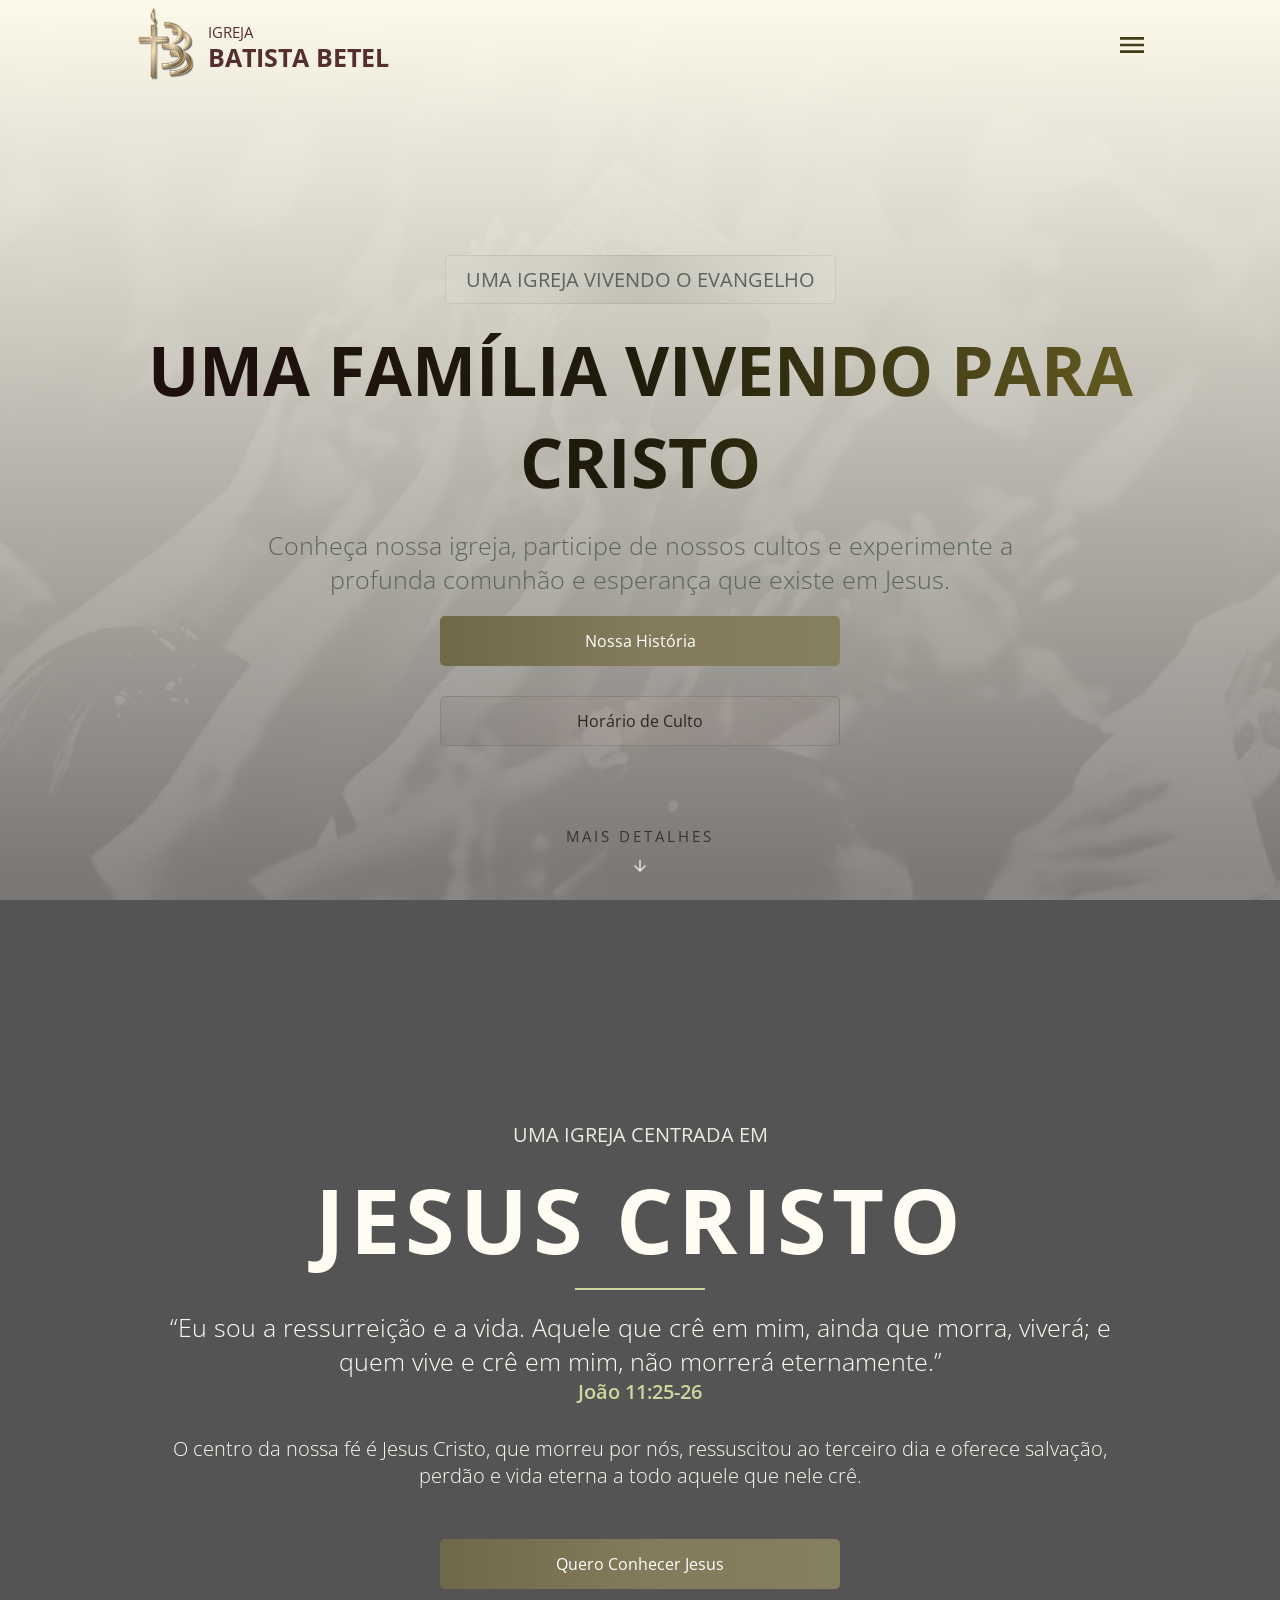
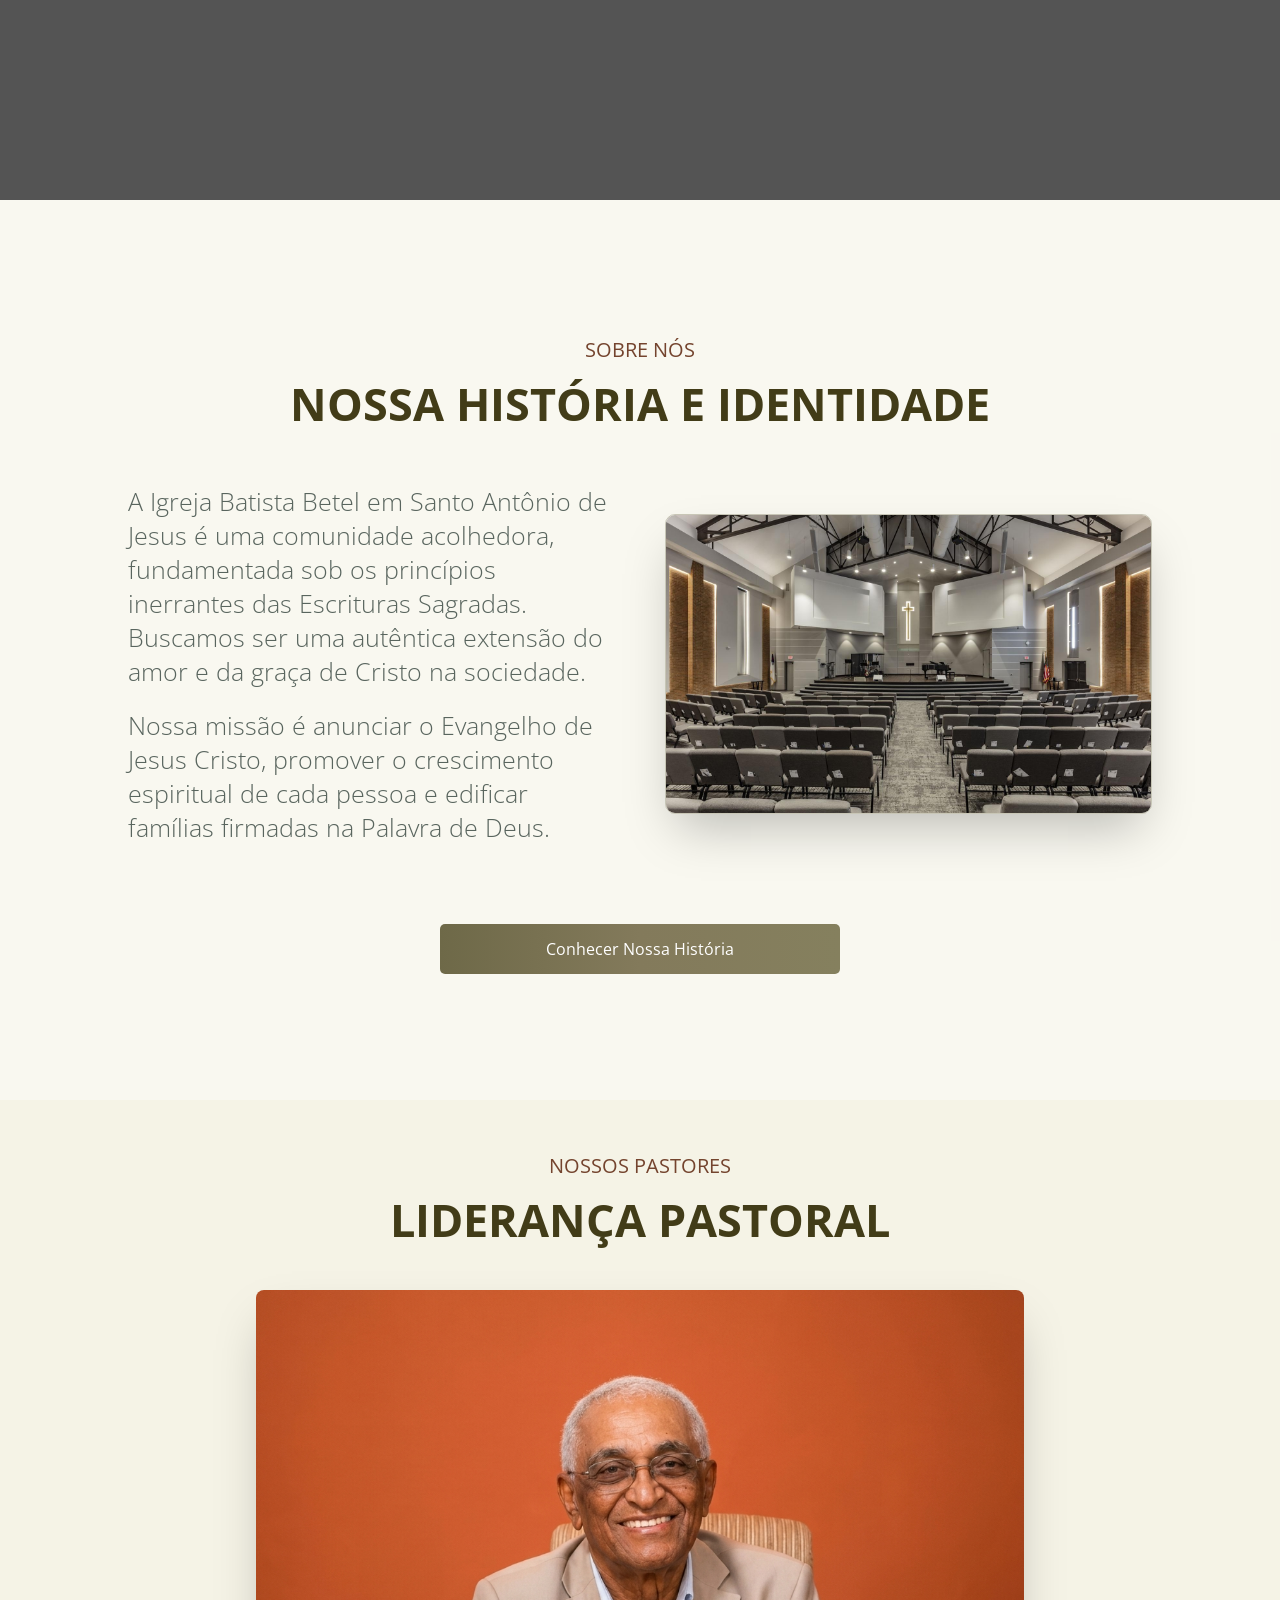
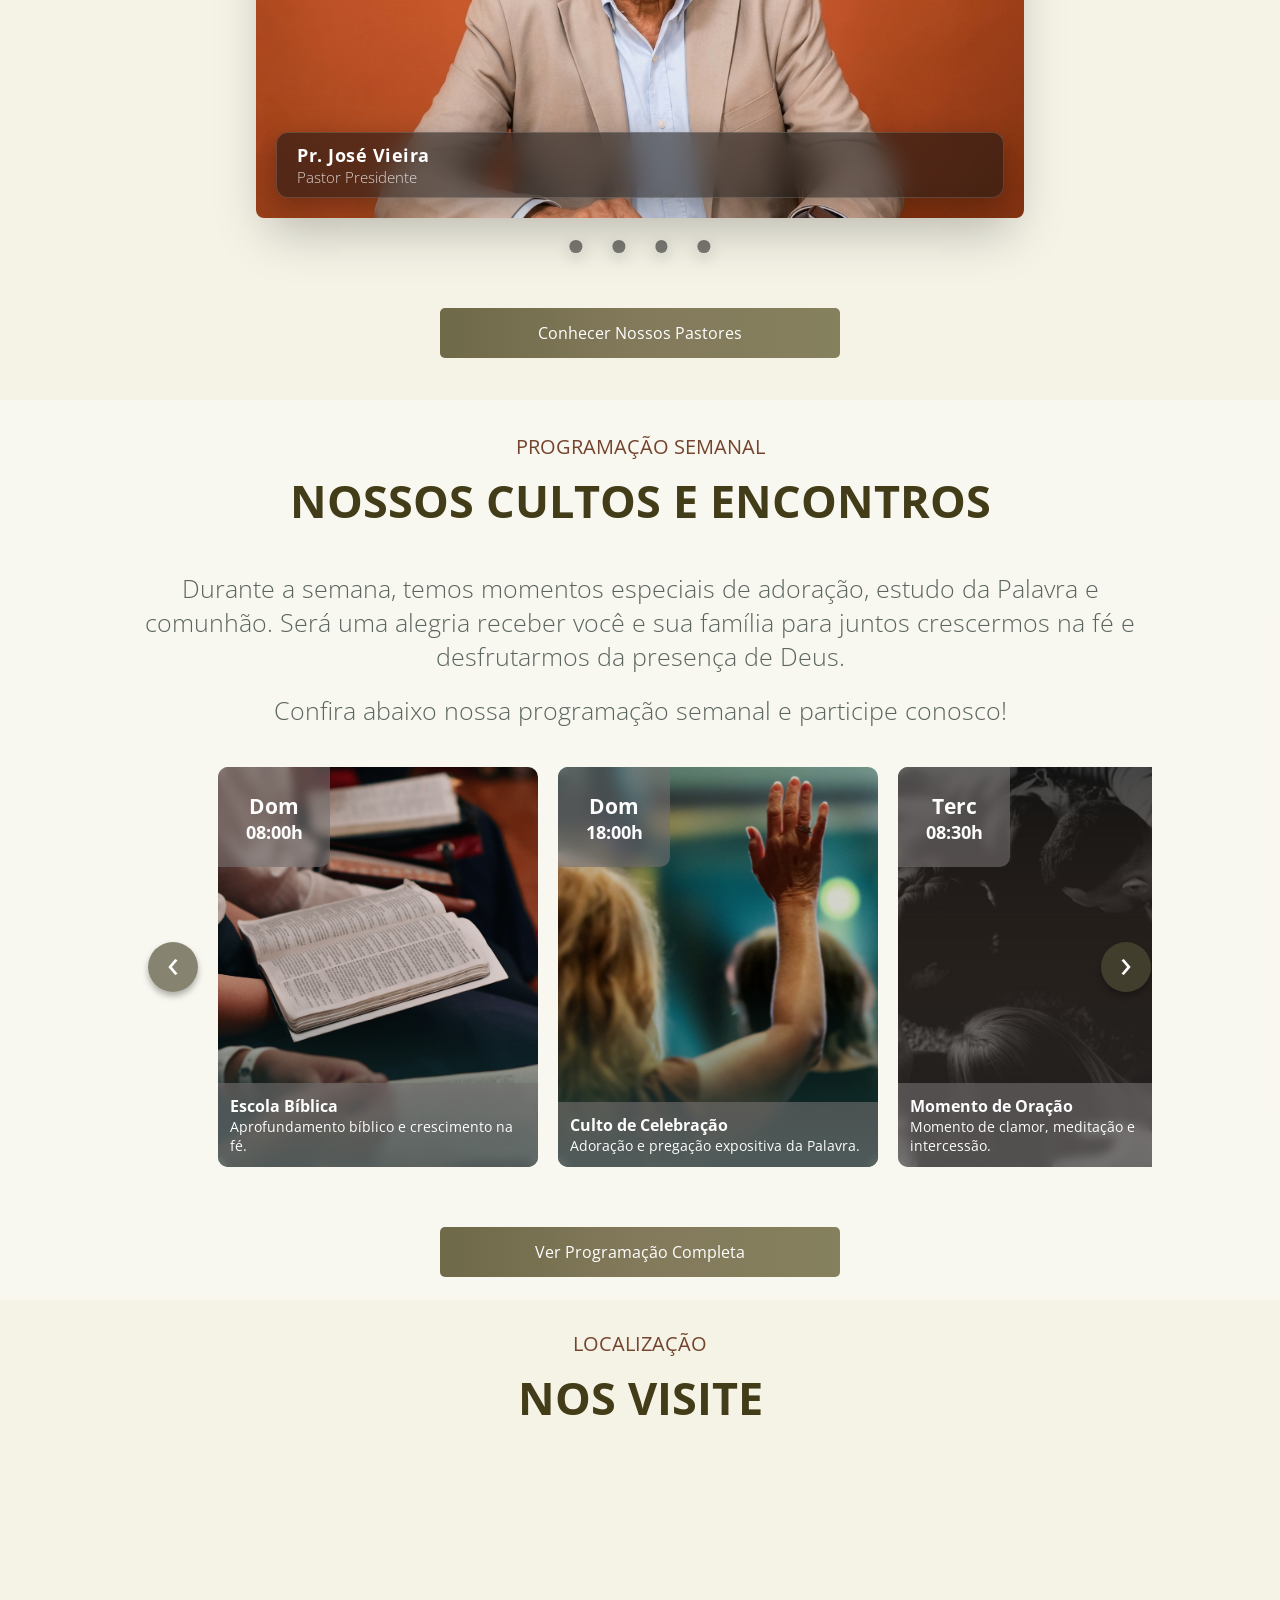
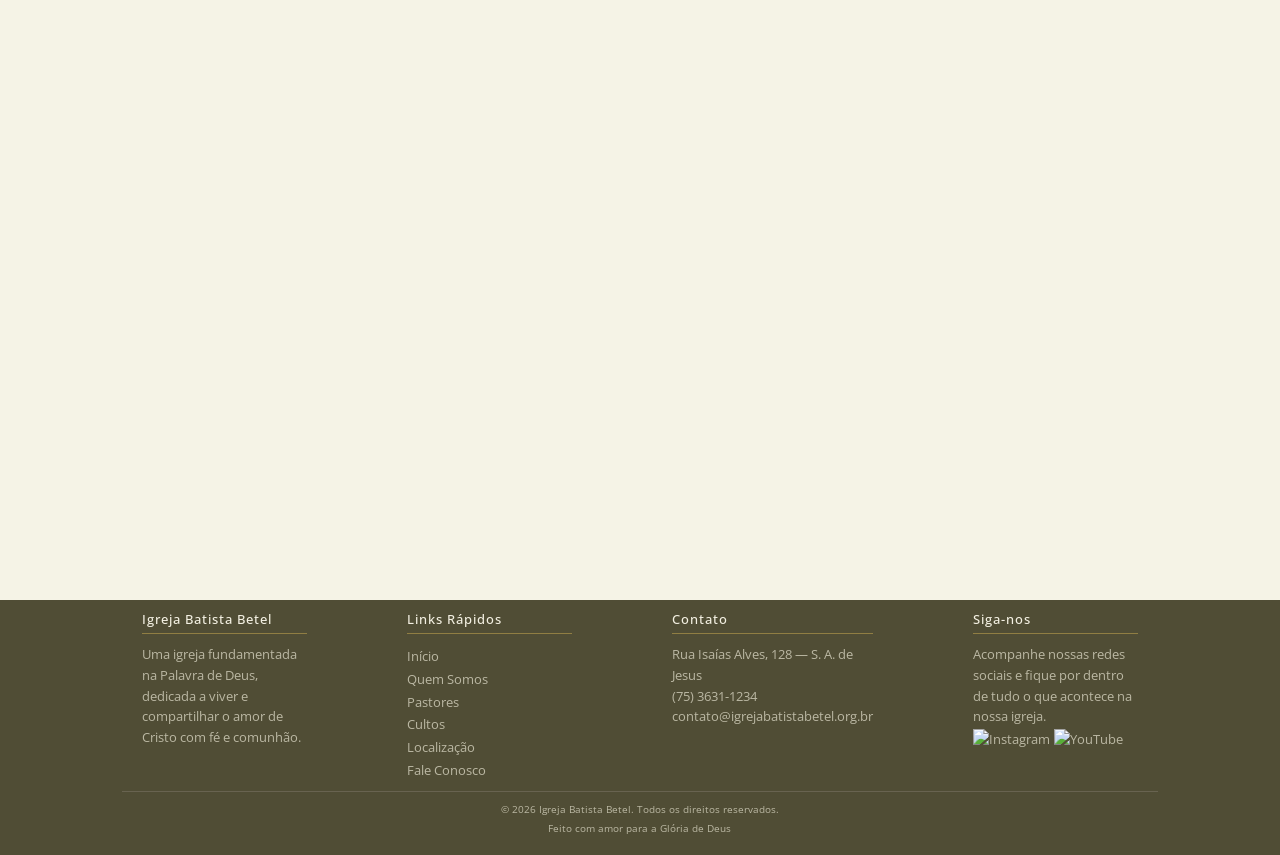
==== commit 242016a7: "Adiciona pagina footer" ====
--- a/index.html
+++ b/index.html
@@ -321,7 +321,7 @@
             </div>
             <div class="footer_fim">
                 <span>© 2026 Igreja Batista Betel. Todos os direitos reservados.</span>
-                <a class="btn_escala" href="/escalas.html"><span>Feito com amor para a Glória de Deus.</span></a>
+                <a class="btn_escala" href="escalas.html"><span>Feito com amor para a Glória de Deus</span></a>
             </div>
         </div>
     </footer>
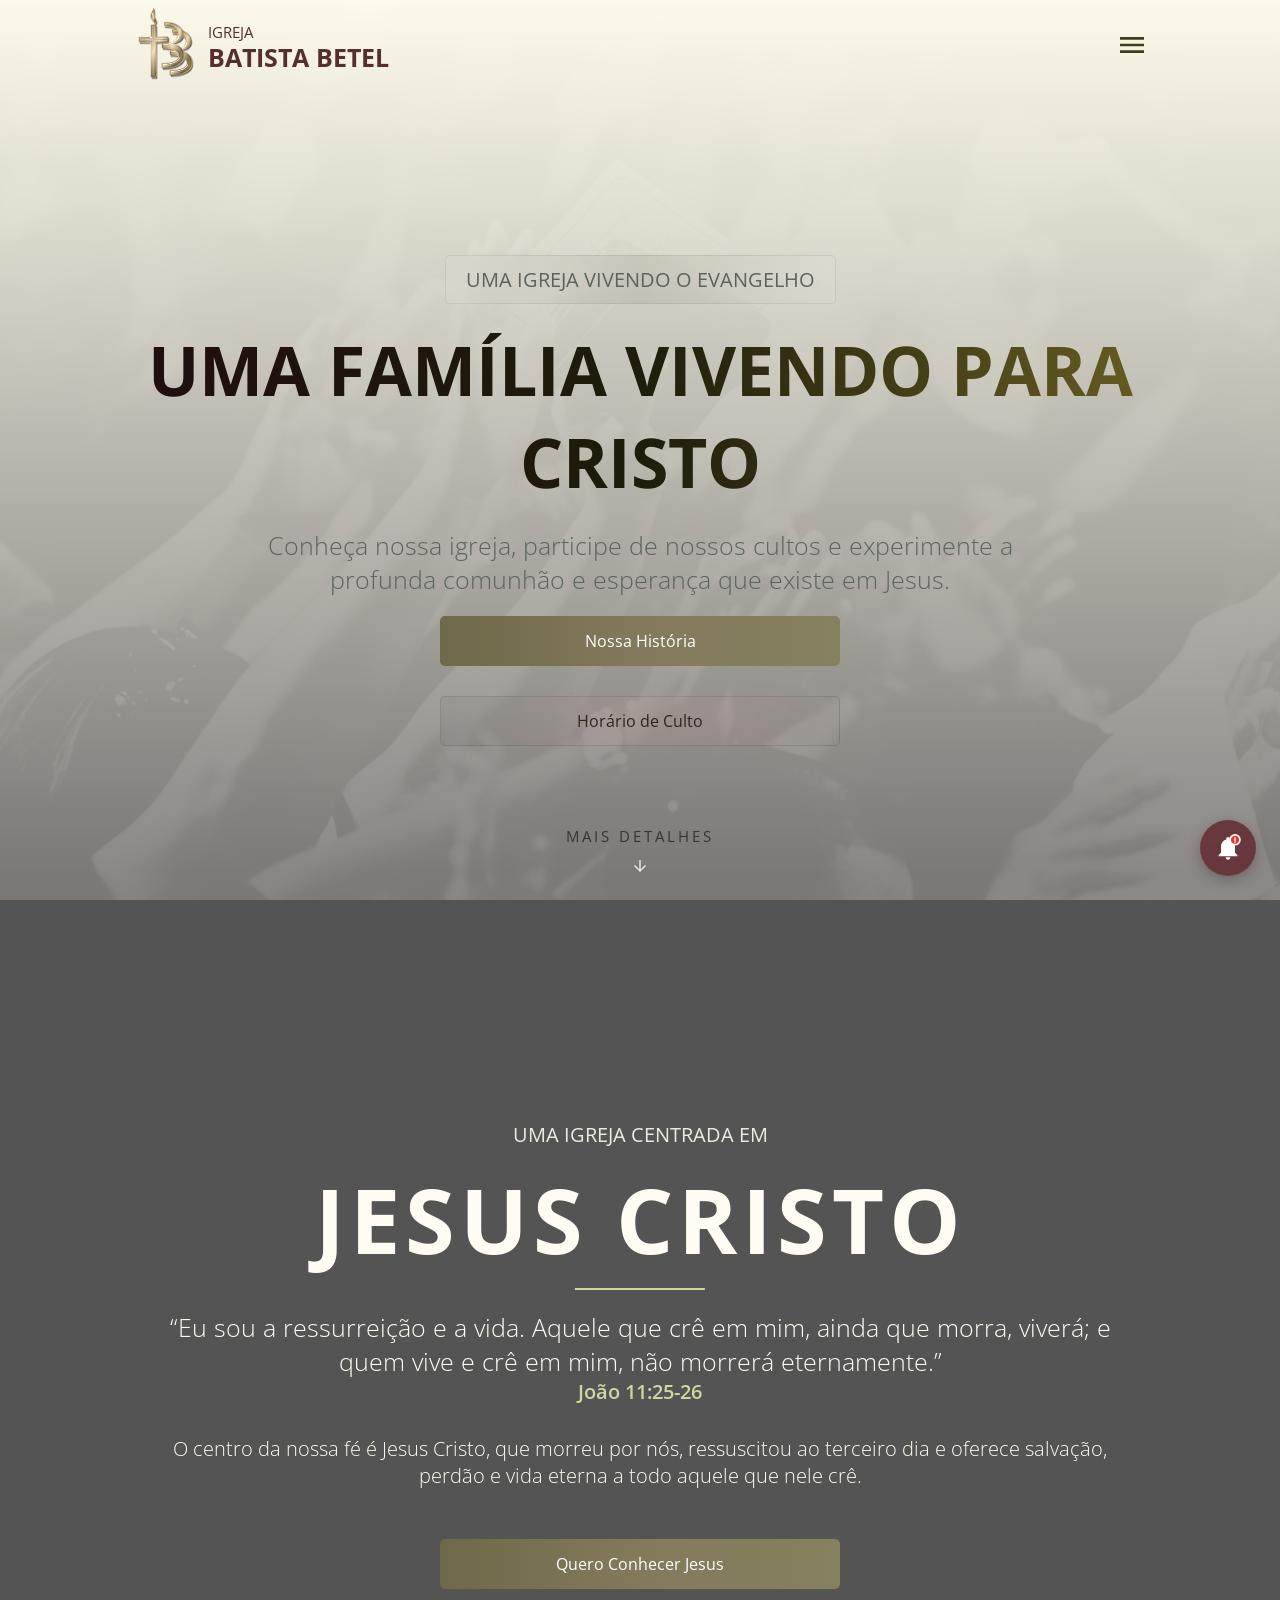
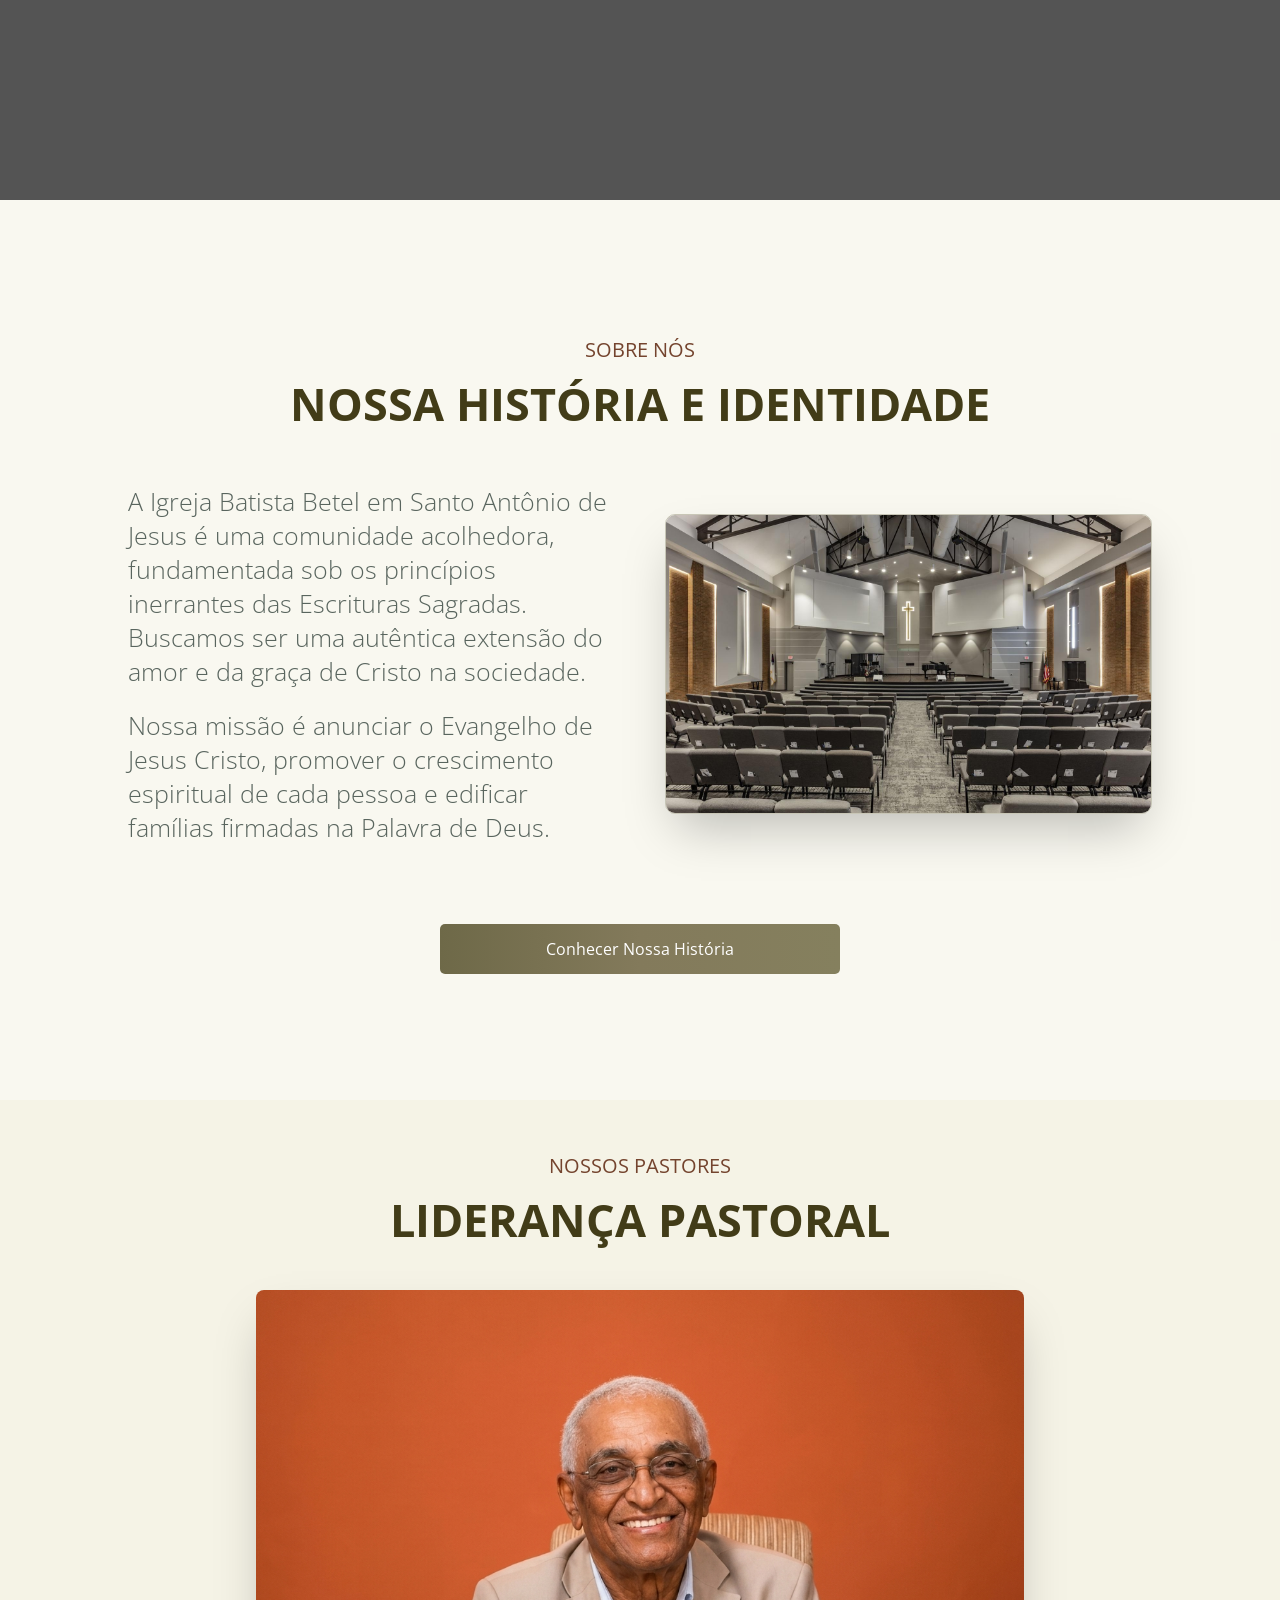
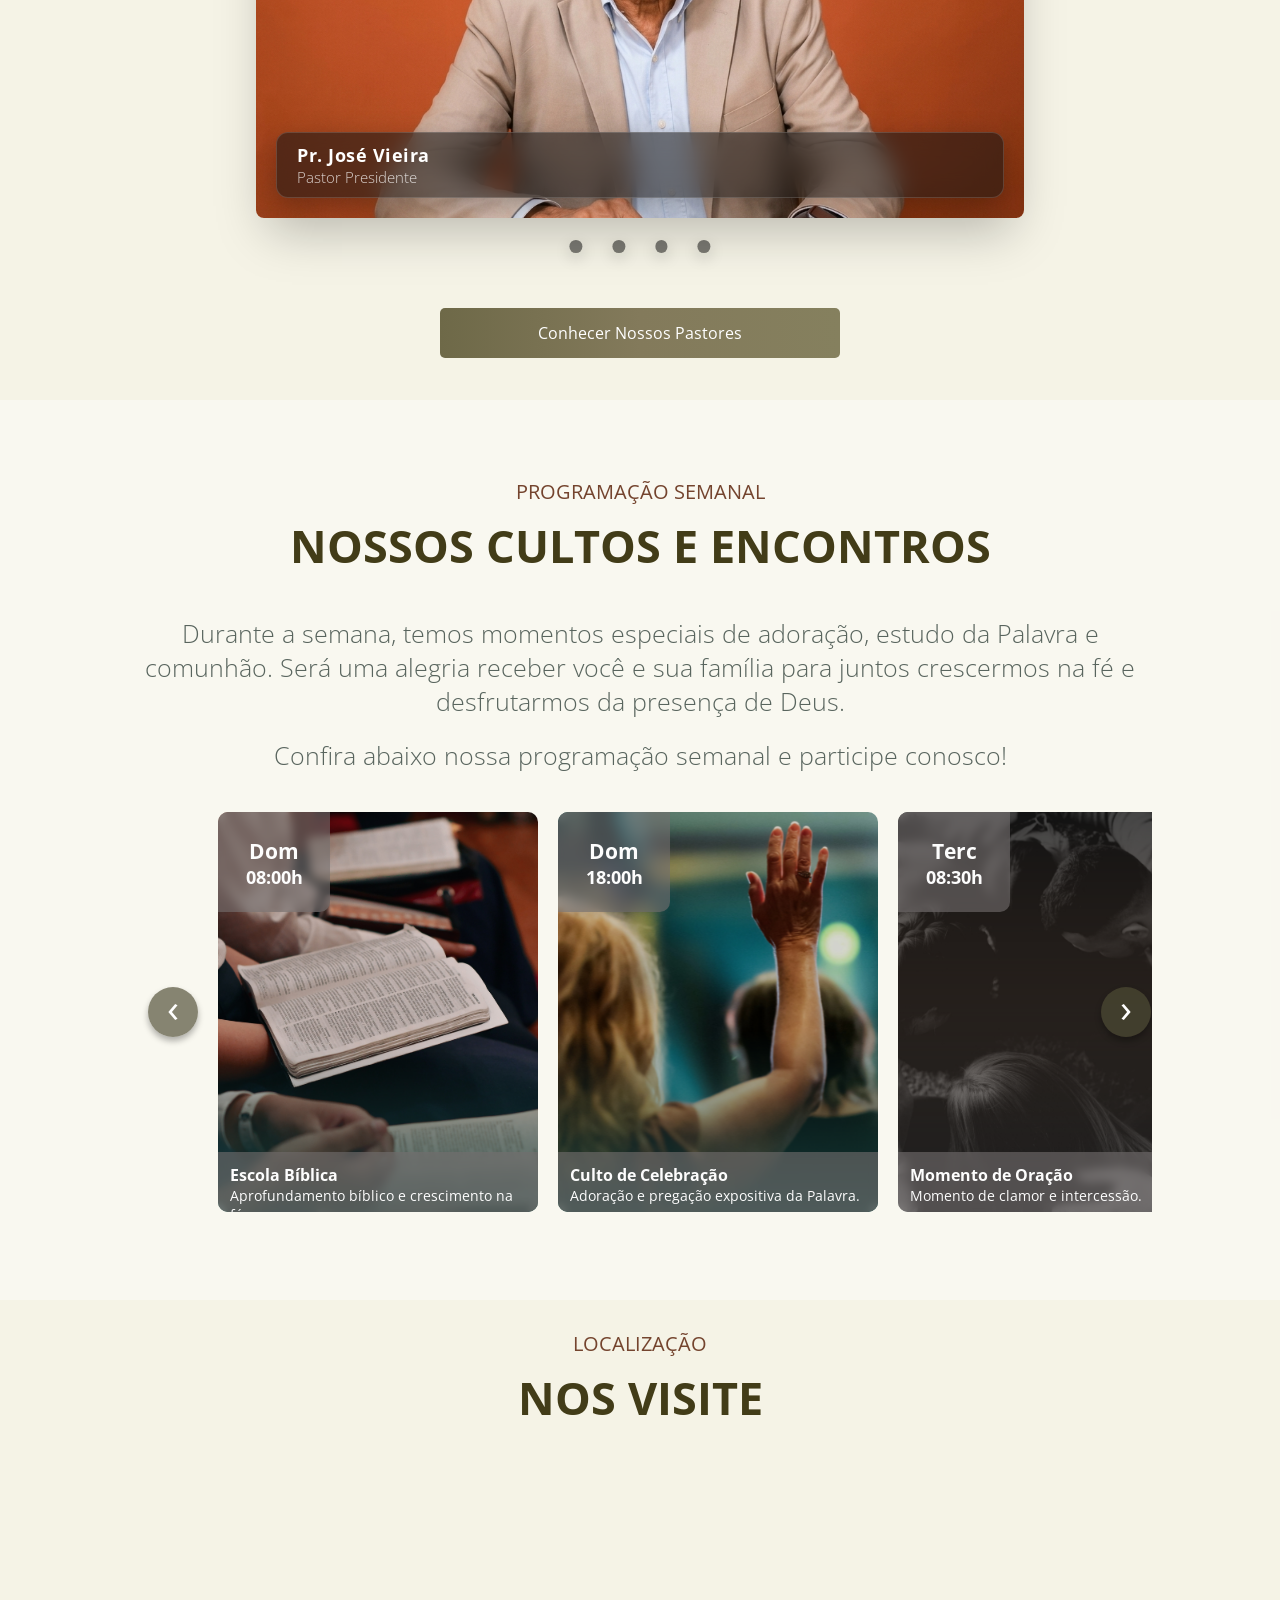
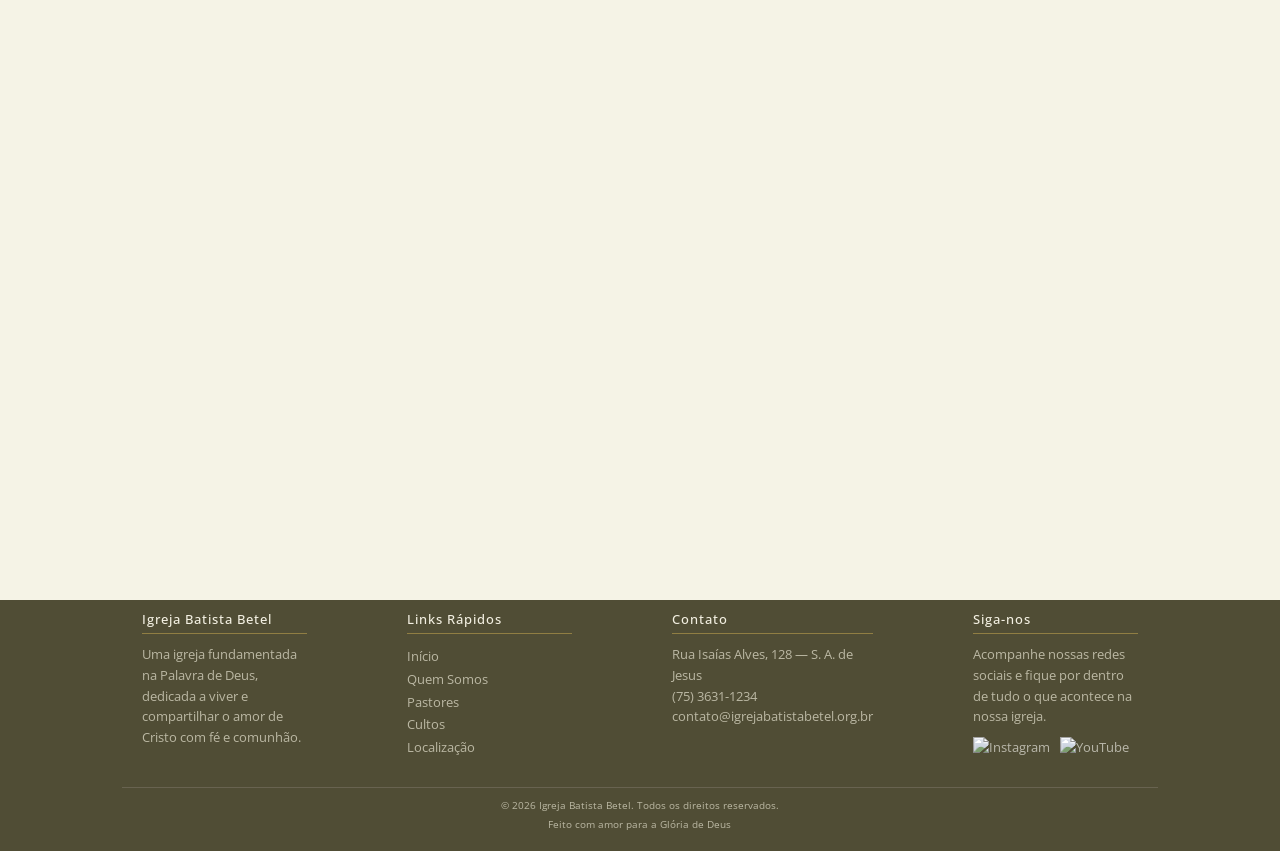
==== commit 4833962b: "Adicionado nova aba pastores" ====
--- a/index.html
+++ b/index.html
@@ -34,7 +34,6 @@
                         <li><a href="#pastores">Pastores</a></li>
                         <li><a href="#culto">Cultos</a></li>
                         <li><a href="#loc">Localização</a></li>
-                        <li><a href="#">Fale Conosco</a></li>
                     </ul>
                 </nav>
             </div>
@@ -171,9 +170,13 @@
 
 
             <div class="section_btn">
+                <a href="/pastores.html">
                 <div class="btn btn_primary">
-                    <span>Conhecer Nossos Pastores</span>
-                </div>
+                    
+                        <span>Conhecer Nossos Pastores</span>
+                    
+                </div>
+                </a>
             </div>
         </div>  
     </section>
@@ -228,7 +231,7 @@
                     </div>
                     <div class="info_culto_sobre">
                         <h3>Momento de Oração</h3>
-                        <span>Momento de clamor, meditação e intercessão.</span>
+                        <span>Momento de clamor e intercessão.</span>
                     </div>
                 </div>
 
@@ -248,11 +251,6 @@
 
                 
 
-            </div>
-            <div class="section_btn">
-                <div class="btn btn_primary">
-                    <span>Ver Programação Completa</span>
-                </div>
             </div>
         </div>
     </section>
@@ -298,7 +296,6 @@
                         <li><a href="#pastores">Pastores</a></li>
                         <li><a href="#culto">Cultos</a></li>
                         <li><a href="#loc">Localização</a></li>
-                        <li><a href="#">Fale Conosco</a></li>
                     </ul>
                 </div>
 
@@ -313,11 +310,11 @@
                     <h3>Siga-nos</h3>
                     <span>Acompanhe nossas redes sociais e fique por dentro de tudo o que acontece na nossa igreja.</span>
                     <div class="social_icons">
-                        <a href="#"><img src="/assets/icones/instagram.svg" alt="Instagram"></a>
-                        <a href="#"><img src="/assets/icones/youtube.svg" alt="YouTube"></a>
-                    </div>
-                </div>
-
+                        <a href="https://www.instagram.com/betelsajba/" target="_blank"  rel="noopener noreferrer"><img src="/assets/icones/insta.png" alt="Instagram"></a>
+                        <a href="https://www.youtube.com/@igrejabetelsajba7333" target="_blank"  rel="noopener noreferrer"><img src="/assets/icones/youtube.png" alt="YouTube"></a>
+                    </div>
+                </div>
+                
             </div>
             <div class="footer_fim">
                 <span>© 2026 Igreja Batista Betel. Todos os direitos reservados.</span>
--- a/assets/css/home.css
+++ b/assets/css/home.css
@@ -821,11 +821,12 @@
     width: 100%;
     padding: 12px;
     font-size: 14px;
+    height: 60px;
     color: #fdfdfd;
 
     display: flex;
     flex-direction: column;
-    justify-content: center;
+    justify-content: flex-start;
 
     background-color: rgba(117, 112, 112, 0.6);
     backdrop-filter: blur(5px);
@@ -1005,6 +1006,34 @@
     font-size: 13px;
     line-height: 1.6;
     text-decoration: none;
+}
+
+
+.social_icons{
+    display: flex;
+    gap: 10px;
+    margin-top: 10px;
+}
+
+.social_icons a{
+    display: flex;
+    justify-content: center;
+    align-items: center;
+    height: 40px;
+    display: flex;
+    text-decoration: none;
+    filter: grayscale(60%);
+    transition: all .3s ease;
+}
+
+.social_icons a img{
+    width: 100%;
+    height: 100%;
+    object-fit: contain;   
+}
+.social_icons a:hover{
+    filter: grayscale(0%);
+    transform: scale(1.05);
 }
 
 .footer_fim{
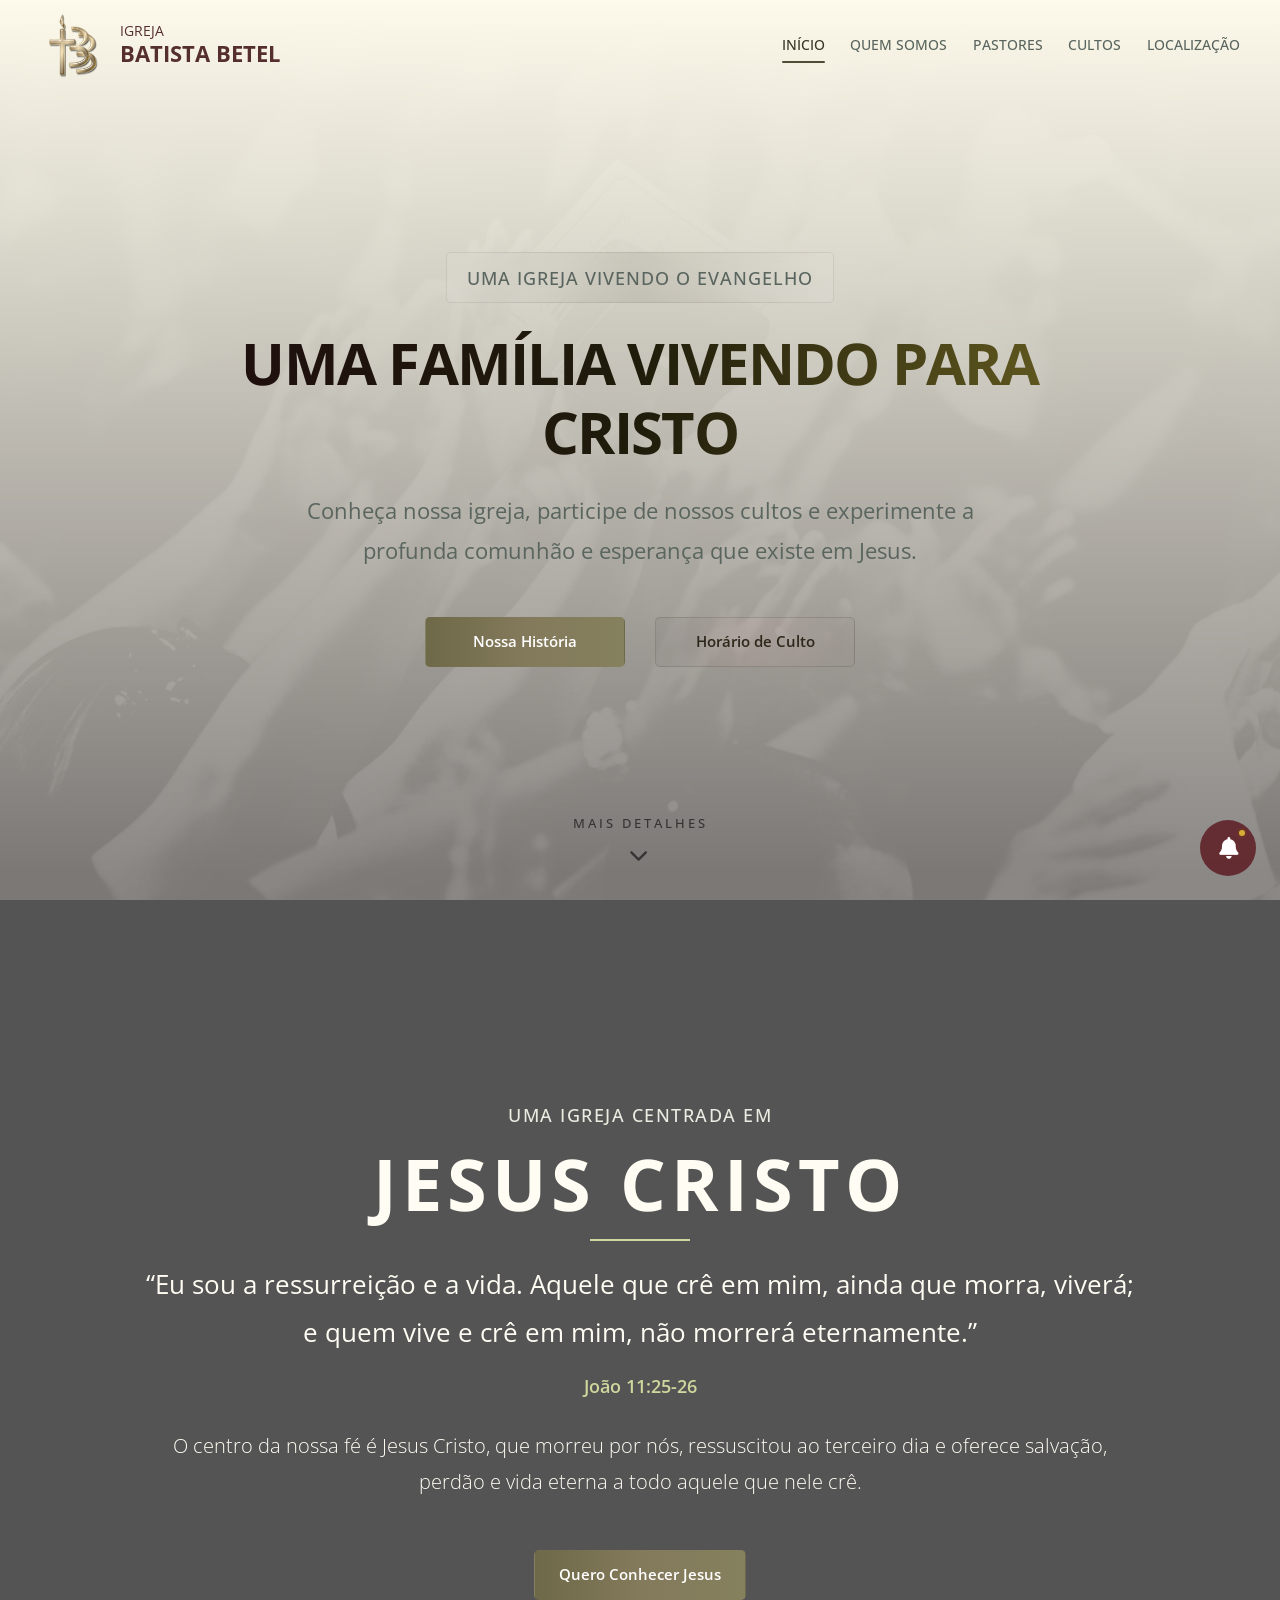
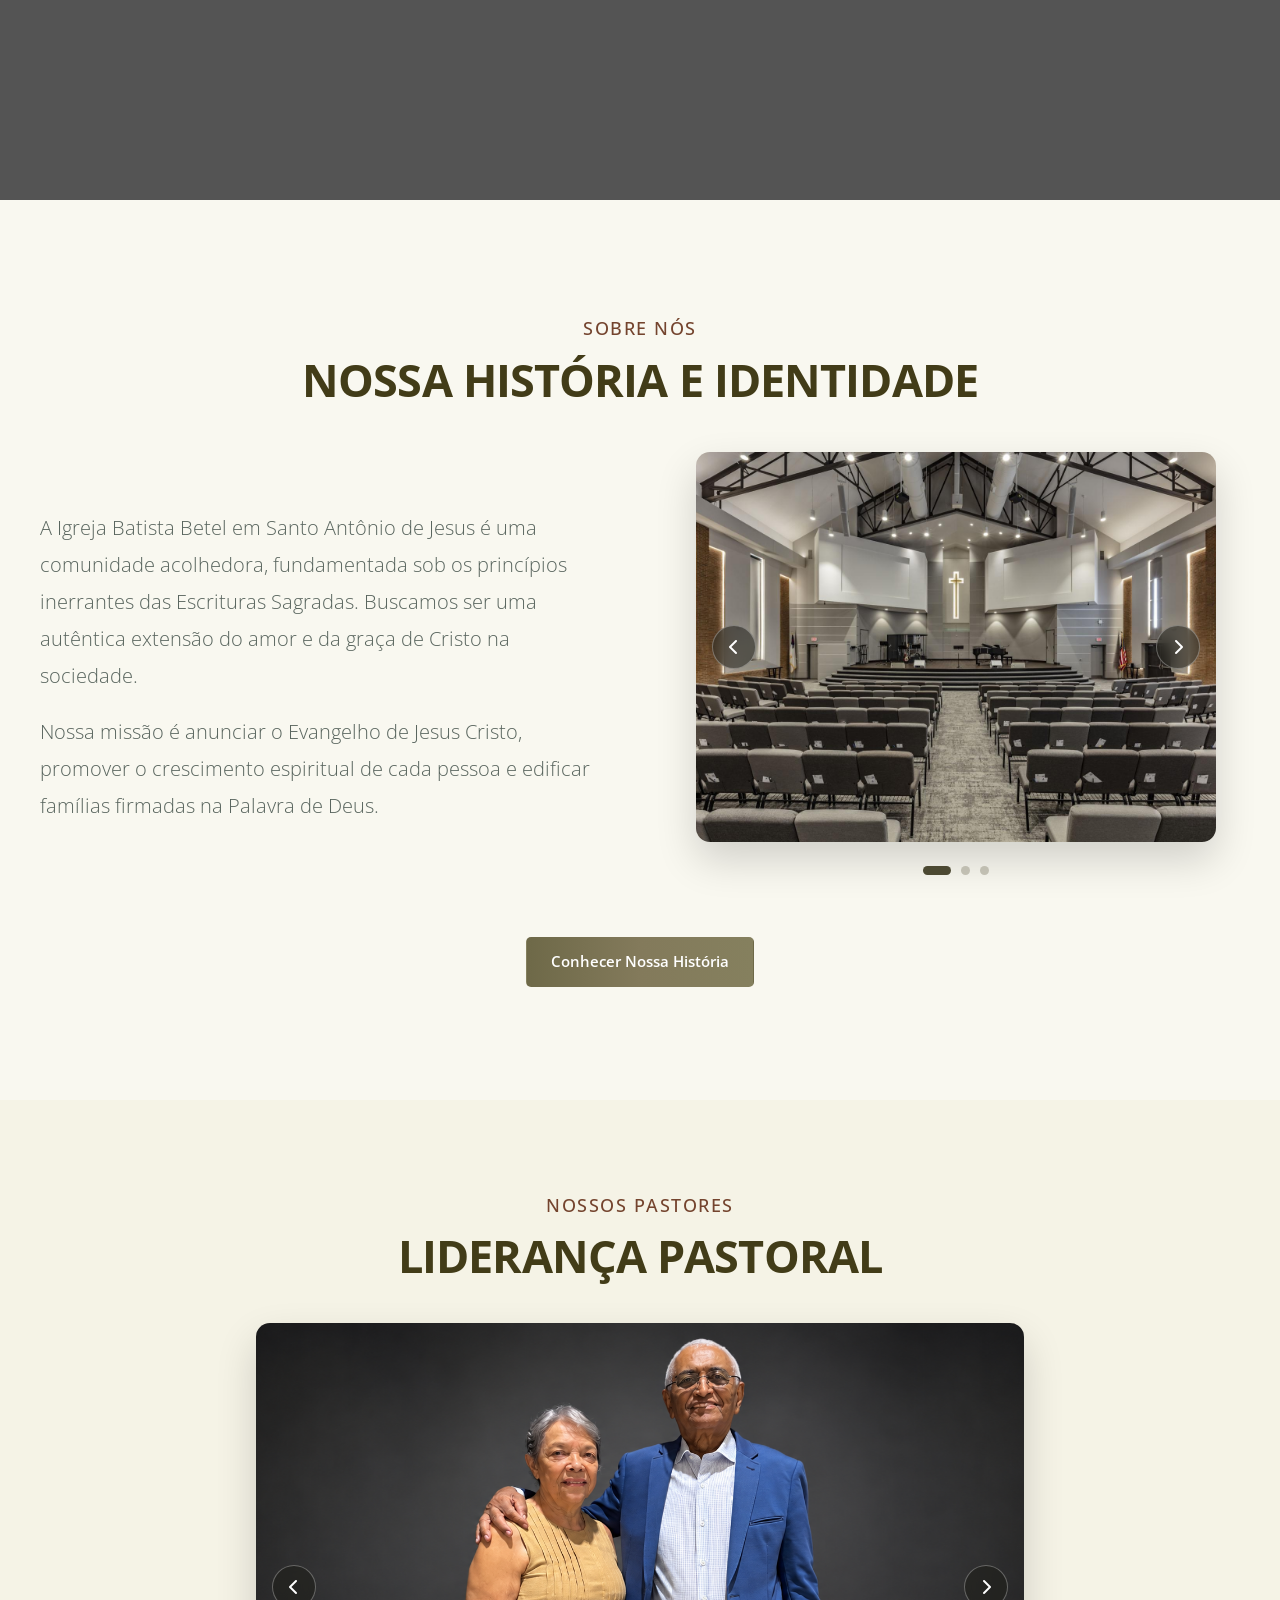
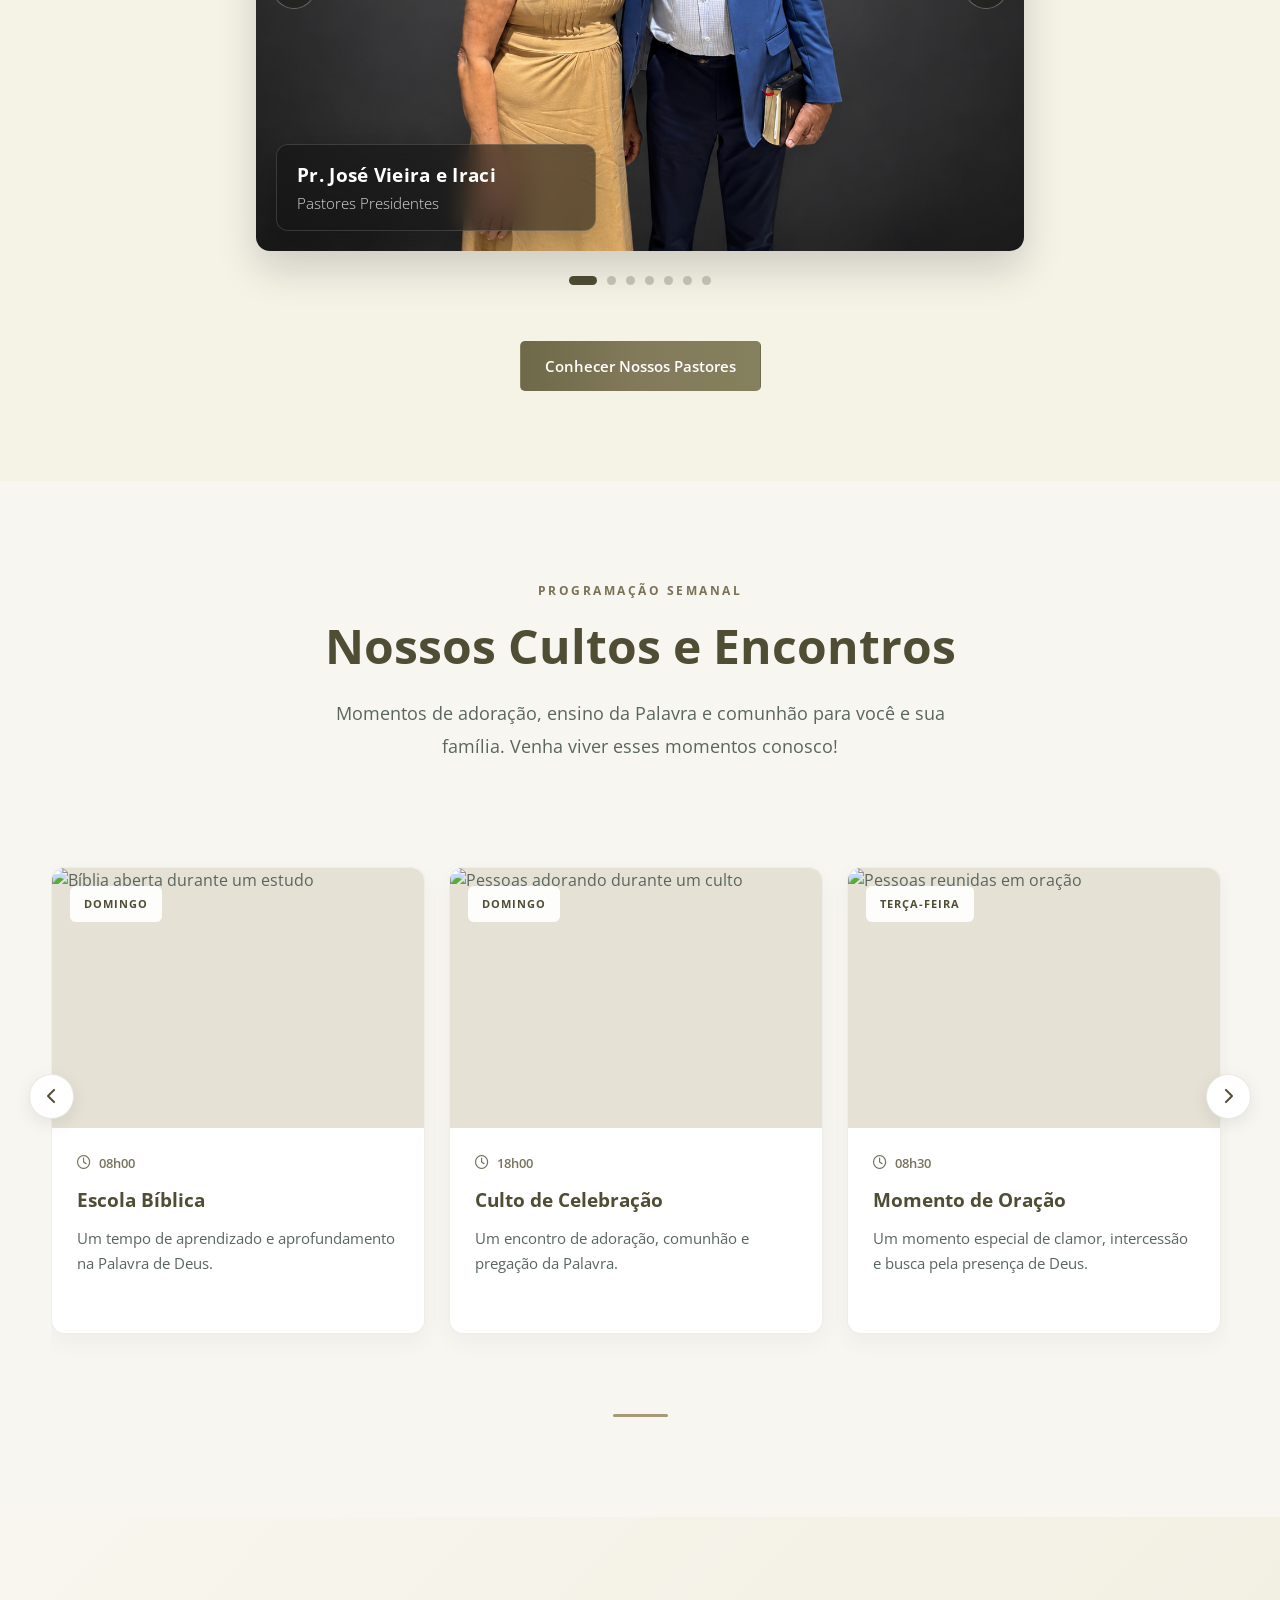
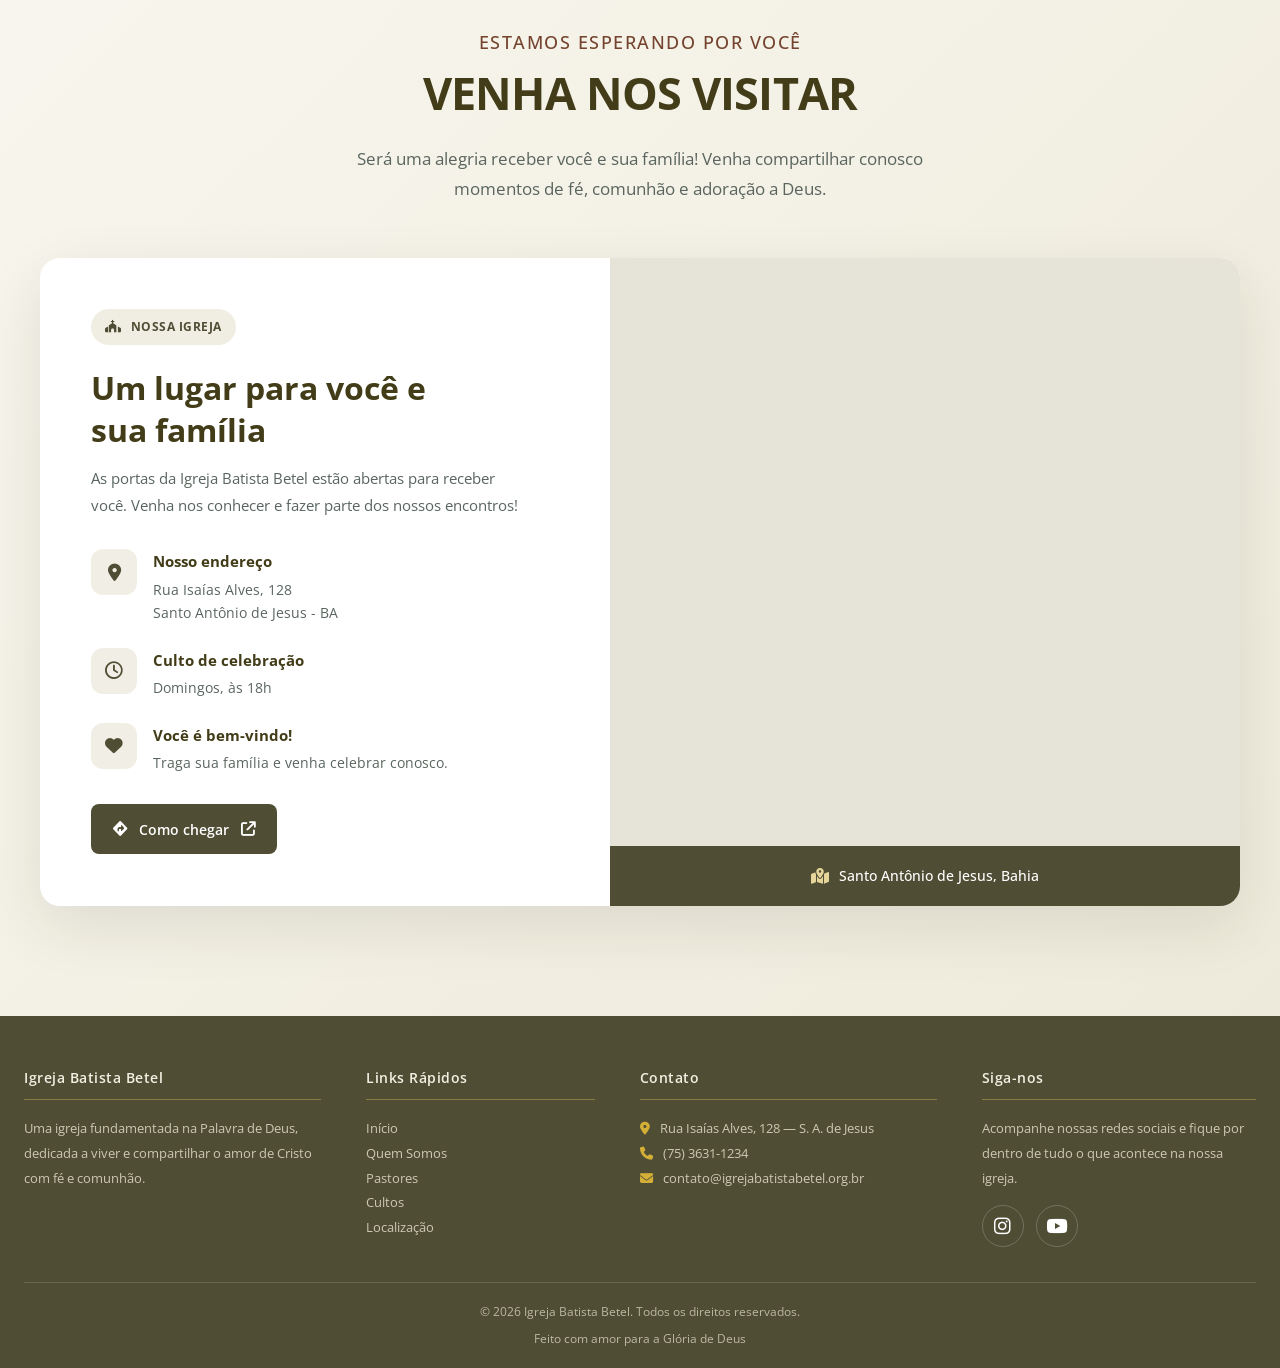
==== commit 877f9ece: "SITE TOTALMENTE REFATORADO" ====
--- a/index.html
+++ b/index.html
@@ -1,295 +1,958 @@
+
 <!DOCTYPE html>
-<html lang="pt-br">
+<html lang="pt-BR">
+
 <head>
+    <!-- CONFIGURAÇÕES -->
     <meta charset="UTF-8">
     <meta name="viewport" content="width=device-width, initial-scale=1.0">
-    <title>Igreja Batista Betel</title>
-    <script src="/javaScript/script.js" defer></script>
-
-    <link rel="stylesheet" href="assets/css/home.css">
-    <link rel="stylesheet" href="assets/css/responsividade.css">
-    
+
+    <title>Igreja Batista Betel | Santo Antônio de Jesus - BA</title>
+
+    <meta
+        name="description"
+        content="Conheça a Igreja Batista Betel em Santo Antônio de Jesus, Bahia. Uma igreja vivendo o Evangelho, uma família vivendo para Cristo. Confira nossos cultos, pastores e nossa história."
+    >
+
+    <meta name="theme-color" content="#504d35">
+
+    <!-- FAVICON -->
+    <link
+        rel="icon"
+        href="/assets/images/logo_betel.svg"
+        type="image/svg+xml"
+    >
+
+    <!-- GOOGLE FONTS -->
     <link rel="preconnect" href="https://fonts.googleapis.com">
     <link rel="preconnect" href="https://fonts.gstatic.com" crossorigin>
-    <link href="https://fonts.googleapis.com/css2?family=Open+Sans:ital,wght@0,300..800;1,300..800&display=swap" rel="stylesheet">
+
+    <link
+        href="https://fonts.googleapis.com/css2?family=Open+Sans:wght@300;400;500;600;700;800&display=swap"
+        rel="stylesheet"
+    >
+
+    <!-- FONT AWESOME - CLOUDFLARE -->
+    <link
+        rel="stylesheet"
+        href="https://cdnjs.cloudflare.com/ajax/libs/font-awesome/6.7.2/css/all.min.css"
+        referrerpolicy="no-referrer"
+    >
+
+    <!-- ESTILOS -->
+    <link rel="stylesheet" href="/assets/css/global.css">
+    <link rel="stylesheet" href="/assets/css/home.css">
+
+    <!-- JAVASCRIPT -->
+    
+    <script src="javaScript/global.js" defer></script>
+    <script src="javaScript/home.js" defer></script>
+
 </head>
+
 <body>
-    
-    <header>
+
+    <!-- ==========================================
+         HEADER / MENU PRINCIPAL
+    =========================================== -->
+
+    <header id="header">
         <div class="container">
-            <div class="logo">
+
+            <!-- LOGO -->
+            <a
+                href="#home"
+                class="logo"
+                aria-label="Igreja Batista Betel - Página inicial"
+            >
                 <div class="logo_img">
-                    <img src="/assets/images/logo_betel.svg" alt="Logo Betel">
-                </div>
-                <span class="logo_nome">
-                    Igreja <h3>Batista Betel</h3>
-                </span>
-            </div>
+                    <img
+                        src="/assets/images/logo_betel.svg"
+                        alt="Logotipo da Igreja Batista Betel"
+                        width="80"
+                        height="80"
+                    >
+                </div>
+
+                <div class="logo_nome">
+                    <span>Igreja</span>
+                    <strong>Batista Betel</strong>
+                </div>
+            </a>
+
+            <!-- NAVEGAÇÃO -->
             <div class="menu">
-                <img class="menu_abrir" src="/assets/icones/menu_mobile.svg" alt="Menu">
-                <nav class="menu_mobile">
+
+                <button
+                    class="menu-toggle"
+                    id="menu-toggle"
+                    type="button"
+                    aria-label="Abrir menu"
+                    aria-controls="menu-principal"
+                    aria-expanded="false"
+                >
+                    <i class="fa-solid fa-bars" aria-hidden="true"></i>
+                </button>
+
+                <nav
+                    class="menu_mobile"
+                    id="menu-principal"
+                    aria-label="Navegação principal"
+                >
                     <ul>
-                        <li><a href="#home" class="active">Início</a></li>
-                        <li><a href="#id">Quem Somos</a></li>
-                        <li><a href="#pastores">Pastores</a></li>
-                        <li><a href="#culto">Cultos</a></li>
-                        <li><a href="#loc">Localização</a></li>
+                        <li>
+                            <a href="#home" class="active">Início</a>
+                        </li>
+
+                        <li>
+                            <a href="#id">Quem Somos</a>
+                        </li>
+
+                        <li>
+                            <a href="#pastores">Pastores</a>
+                        </li>
+
+                        <li>
+                            <a href="#culto">Cultos</a>
+                        </li>
+
+                        <li>
+                            <a href="#loc">Localização</a>
+                        </li>
                     </ul>
                 </nav>
+
             </div>
         </div>
     </header>
 
-    <section class="section section_home" id="home">
+
+    <main>
+
+        <!-- ==========================================
+             SECTION 01 - HOME / BANNER
+        =========================================== -->
+
+        <section class="section section_home" id="home">
+
+            <div class="section_box">
+
+                <div class="section_indi_title_home">
+                    <span>Uma igreja vivendo o Evangelho</span>
+                </div>
+
+                <div class="section_title_home">
+                    <h1>Uma família vivendo para Cristo</h1>
+                </div>
+
+                <div class="section_description">
+                    <p>
+                        Conheça nossa igreja, participe de nossos cultos
+                        e experimente a profunda comunhão e esperança
+                        que existe em Jesus.
+                    </p>
+                </div>
+
+                <div class="section_btn">
+
+                    <a href="#id" class="btn btn_primary">
+                        Nossa História
+                    </a>
+
+                    <a href="#culto" class="btn btn_secondary">
+                        Horário de Culto
+                    </a>
+
+                </div>
+            </div>
+
+            <!-- INDICADOR DE ROLAGEM -->
+            <a
+                class="details_a"
+                href="#Jesus"
+                aria-label="Conheça mais sobre nossa igreja"
+            >
+                <div class="details">
+                    <span>Mais Detalhes</span>
+
+                    <i
+                        class="fa-solid fa-chevron-down"
+                        aria-hidden="true"
+                    ></i>
+                </div>
+            </a>
+
+        </section>
+
+
+        <!-- ==========================================
+             SECTION 02 - JESUS CRISTO
+        =========================================== -->
+
+        <section class="section section_jesus" id="Jesus">
+
+            <div class="section_box">
+
+                <div class="section_title">
+
+                    <div class="section_indi_title">
+                        <span>Uma igreja centrada em</span>
+                    </div>
+
+                    <h2>Jesus Cristo</h2>
+
+                </div>
+
+                <div class="section_box_indi">
+
+                    <div class="section_description">
+
+                        <p class="passagem">
+                            “Eu sou a ressurreição e a vida.
+                            Aquele que crê em mim, ainda que morra,
+                            viverá; e quem vive e crê em mim,
+                            não morrerá eternamente.”
+                        </p>
+
+                        <p class="referencia">
+                            João 11:25-26
+                        </p>
+
+                        <p class="descricao">
+                            O centro da nossa fé é Jesus Cristo,
+                            que morreu por nós, ressuscitou ao terceiro
+                            dia e oferece salvação, perdão e vida eterna
+                            a todo aquele que nele crê.
+                        </p>
+
+                    </div>
+                </div>
+
+                <div class="section_btn">
+
+                    <a href="jesus.html" class="btn btn_primary">
+                        Quero Conhecer Jesus
+                    </a>
+
+                </div>
+
+            </div>
+        </section>
+
+
+        <!-- ==========================================
+             SECTION 03 - NOSSA HISTÓRIA
+        =========================================== -->
+
+        <section class="section section_id" id="id">
+
+            <div class="section_box">
+
+                <div class="section_title">
+
+                    <div class="section_indi_title">
+                        <span>Sobre nós</span>
+                    </div>
+
+                    <h2>Nossa História e Identidade</h2>
+
+                </div>
+
+                <div class="section_box_indi">
+
+                    <!-- TEXTO -->
+                    <div class="section_description">
+
+                        <p>
+                            A Igreja Batista Betel em Santo Antônio
+                            de Jesus é uma comunidade acolhedora,
+                            fundamentada sob os princípios inerrantes
+                            das Escrituras Sagradas. Buscamos ser uma
+                            autêntica extensão do amor e da graça
+                            de Cristo na sociedade.
+                        </p>
+
+                        <p>
+                            Nossa missão é anunciar o Evangelho de
+                            Jesus Cristo, promover o crescimento
+                            espiritual de cada pessoa e edificar
+                            famílias firmadas na Palavra de Deus.
+                        </p>
+
+                    </div>
+
+                    <!-- CARROSSEL DE FOTOGRAFIAS -->
+                    <div class="section_img">
+
+                        <div
+                            class="carousel carousel-historia"
+                            data-carousel="historia"
+                            data-autoplay="true"
+                            data-interval="5000"
+                            aria-label="Fotografias da Igreja Batista Betel"
+                            aria-roledescription="carrossel"
+                        >
+
+                            <div class="carousel-viewport">
+
+                                <div class="carousel-track">
+
+                                    <!-- FOTO 01 -->
+                                    <div class="carousel-slide">
+                                        <img
+                                            src="/assets/images/centroIGRJ.jpg"
+                                            alt="Interior da Igreja Batista Betel"
+                                            loading="lazy"
+                                            decoding="async"
+                                        >
+                                    </div>
+
+                                    <!-- FOTO 02 - SUBSTITUIR -->
+                                    <div class="carousel-slide">
+                                        <img
+                                            src="/assets/images/igreja-foto-2.jpg"
+                                            alt="Comunhão na Igreja Batista Betel"
+                                            loading="lazy"
+                                            decoding="async"
+                                        >
+                                    </div>
+
+                                    <!-- FOTO 03 - SUBSTITUIR -->
+                                    <div class="carousel-slide">
+                                        <img
+                                            src="/assets/images/igreja-foto-3.jpg"
+                                            alt="Culto na Igreja Batista Betel"
+                                            loading="lazy"
+                                            decoding="async"
+                                        >
+                                    </div>
+
+                                </div>
+
+                                <!-- SETA ANTERIOR -->
+                                <button
+                                    class="carousel-arrow carousel-prev"
+                                    type="button"
+                                    aria-label="Fotografia anterior"
+                                >
+                                    <i
+                                        class="fa-solid fa-chevron-left"
+                                        aria-hidden="true"
+                                    ></i>
+                                </button>
+
+                                <!-- SETA PRÓXIMA -->
+                                <button
+                                    class="carousel-arrow carousel-next"
+                                    type="button"
+                                    aria-label="Próxima fotografia"
+                                >
+                                    <i
+                                        class="fa-solid fa-chevron-right"
+                                        aria-hidden="true"
+                                    ></i>
+                                </button>
+
+                            </div>
+
+                            <!-- INDICADORES -->
+                            <div
+                                class="carousel-dots"
+                                aria-label="Selecionar fotografia"
+                            ></div>
+
+                        </div>
+                    </div>
+
+                </div>
+
+                <div class="section_btn">
+
+                    <a
+                        href="nossa-historia.html"
+                        class="btn btn_primary"
+                    >
+                        Conhecer Nossa História
+                    </a>
+
+                </div>
+
+            </div>
+        </section>
+
+
+        <!-- ==========================================
+             SECTION 04 - LIDERANÇA PASTORAL
+        =========================================== -->
+
+        <section class="section section_pastor" id="pastores">
+
+            <div class="section_box">
+
+                <div class="section_title">
+
+                    <div class="section_indi_title">
+                        <span>Nossos pastores</span>
+                    </div>
+
+                    <h2>Liderança Pastoral</h2>
+
+                </div>
+
+                <div class="container-carrosel">
+
+                    <div
+                        class="carousel carousel-pastores"
+                        data-carousel="pastores"
+                        data-autoplay="false"
+                        aria-label="Galeria da liderança pastoral"
+                        aria-roledescription="carrossel"
+                    >
+
+                        <div class="carousel-viewport">
+
+                            <div class="carousel-track">
+
+                                <!-- PASTOR 01 -->
+                                <div class="carousel-slide pastor-img">
+
+                                    <img
+                                        src="/assets/images/pastor_jose_vieira.png"
+                                        alt="Pastor José Vieira"
+                                        loading="lazy"
+                                        decoding="async"
+                                    >
+
+                                    <div class="pastor-info">
+                                        <h3>Pr. José Vieira e Iraci</h3>
+                                        <span>Pastores Presidentes</span>
+                                    </div>
+
+                                </div>
+
+                                <!-- PASTOR 02 -->
+                                <div class="carousel-slide pastor-img">
+
+                                    <img
+                                        src="/assets/images/pastor_iran.png"
+                                        alt="Pastor Iran"
+                                        loading="lazy"
+                                        decoding="async"
+                                    >
+
+                                    <div class="pastor-info">
+                                        <h3>Pr. Iran e Rosa</h3>
+                                        <span>Pastores Auxiliares</span>
+                                    </div>
+
+                                </div>
+
+                                <!-- PASTOR 03 -->
+                                <div class="carousel-slide pastor-img">
+
+                                    <img
+                                        src="/assets/images/pastor_samuel.png"
+                                        alt="Pastor Samuel"
+                                        loading="lazy"
+                                        decoding="async"
+                                    >
+
+                                    <div class="pastor-info">
+                                        <h3>Pr. Samuel e Patrícia</h3>
+                                        <span>Pastores Auxiliares</span>
+                                    </div>
+
+                                </div>
+
+                                <!-- PASTOR 04 -->
+                                <div class="carousel-slide pastor-img">
+
+                                    <!-- FOTO PROVISÓRIA -->
+                                    <img
+                                        src="/assets/images/pastor_jose_vieira.png"
+                                        alt="Fotografia provisória para o Pr. Neilton"
+                                        loading="lazy"
+                                        decoding="async"
+                                    >
+
+                                    <div class="pastor-info">
+                                        <h3>Pr. Neilton e Penha</h3>
+                                        <span>Pastores Auxiliares</span>
+                                    </div>
+
+                                </div>
+
+                                <!-- PASTOR 05 -->
+                                <div class="carousel-slide pastor-img">
+
+                                    <!-- FOTO PROVISÓRIA -->
+                                    <img
+                                        src="/assets/images/pastor_alan.png"
+                                        alt="Fotografia provisória para o Pr. Neilton"
+                                        loading="lazy"
+                                        decoding="async"
+                                    >
+
+                                    <div class="pastor-info">
+                                        <h3>Pr. Alan e Damares</h3>
+                                        <span>Pastores Auxiliares</span>
+                                    </div>
+
+                                </div>
+
+                                <!-- PASTOR 06 -->
+                                <div class="carousel-slide pastor-img">
+
+                                    <!-- FOTO PROVISÓRIA -->
+                                    <img
+                                        src="/assets/images/pastor_nei.png"
+                                        alt="Fotografia provisória para o Pr. Neilton"
+                                        loading="lazy"
+                                        decoding="async"
+                                    >
+
+                                    <div class="pastor-info">
+                                        <h3>Pr. Nei e Marina</h3>
+                                        <span>Pastores Auxiliares</span>
+                                    </div>
+
+                                </div>
+
+                                 <!-- PASTOR 07 -->
+                                <div class="carousel-slide pastor-img">
+
+                                    <!-- FOTO PROVISÓRIA -->
+                                    <img
+                                        src="/assets/images/pastor_daniel.png"
+                                        alt="Fotografia provisória para o Pr. Neilton"
+                                        loading="lazy"
+                                        decoding="async"
+                                    >
+
+                                    <div class="pastor-info">
+                                        <h3>Pr. Daniel e Ane </h3>
+                                        <span>Pastores Auxiliares</span>
+                                    </div>
+
+                                </div>
+
+                            </div>
+
+                            <!-- NAVEGAÇÃO -->
+                            <button
+                                class="carousel-arrow carousel-prev"
+                                type="button"
+                                aria-label="Pastor anterior"
+                            >
+                                <i
+                                    class="fa-solid fa-chevron-left"
+                                    aria-hidden="true"
+                                ></i>
+                            </button>
+
+                            <button
+                                class="carousel-arrow carousel-next"
+                                type="button"
+                                aria-label="Próximo pastor"
+                            >
+                                <i
+                                    class="fa-solid fa-chevron-right"
+                                    aria-hidden="true"
+                                ></i>
+                            </button>
+
+                        </div>
+
+                        <!-- INDICADORES -->
+                        <div
+                            class="carousel-dots"
+                            aria-label="Selecionar pastor"
+                        ></div>
+
+                    </div>
+                </div>
+
+                <div class="section_btn">
+
+                    <a
+                        href="/pastores.html"
+                        class="btn btn_primary"
+                    >
+                        Conhecer Nossos Pastores
+                    </a>
+
+                </div>
+
+            </div>
+        </section>
+
+
+        <!-- ==========================================
+             SECTION 05 - PROGRAMAÇÃO SEMANAL
+        =========================================== -->
+
+        
+        <section id="culto" class="section programacao-section">
+
+            <div class="section_box">
+
+                <!-- TÍTULO -->
+                <div class="programacao-cabecalho">
+
+                    <span class="programacao-etiqueta">
+                        PROGRAMAÇÃO SEMANAL
+                    </span>
+
+                    <h2>Nossos Cultos e Encontros</h2>
+
+                    <p>
+                        Momentos de adoração, ensino da Palavra e
+                        comunhão para você e sua família.
+                        Venha viver esses momentos conosco!
+                    </p>
+
+                </div>
+
+
+                <!-- CARROSSEL -->
+                <div class="programacao-carrossel">
+
+                    <button
+                        class="programacao-seta programacao-anterior"
+                        type="button"
+                        aria-label="Ver programação anterior"
+                    >
+                        <i class="fa-solid fa-chevron-left"></i>
+                    </button>
+
+
+                    <div class="programacao-lista">
+
+                        <!-- ESCOLA BÍBLICA -->
+                        <article class="programacao-card">
+
+                            <div class="programacao-imagem">
+                                <img
+                                    src="assets/images/escola-biblica.jpg"
+                                    alt="Bíblia aberta durante um estudo"
+                                    loading="lazy"
+                                >
+
+                                <span class="programacao-dia">
+                                    DOMINGO
+                                </span>
+                            </div>
+
+                            <div class="programacao-conteudo">
+
+                                <div class="programacao-horario">
+                                    <i class="fa-regular fa-clock"></i>
+                                    <span>08h00</span>
+                                </div>
+
+                                <h3>Escola Bíblica</h3>
+
+                                <p>
+                                    Um tempo de aprendizado e
+                                    aprofundamento na Palavra de Deus.
+                                </p>
+
+                            </div>
+
+                        </article>
+
+
+                        <!-- CULTO DE CELEBRAÇÃO -->
+                        <article class="programacao-card">
+
+                            <div class="programacao-imagem">
+                                <img
+                                    src="assets/images/culto-celebracao.jpg"
+                                    alt="Pessoas adorando durante um culto"
+                                    loading="lazy"
+                                >
+
+                                <span class="programacao-dia">
+                                    DOMINGO
+                                </span>
+                            </div>
+
+                            <div class="programacao-conteudo">
+
+                                <div class="programacao-horario">
+                                    <i class="fa-regular fa-clock"></i>
+                                    <span>18h00</span>
+                                </div>
+
+                                <h3>Culto de Celebração</h3>
+
+                                <p>
+                                    Um encontro de adoração, comunhão
+                                    e pregação da Palavra.
+                                </p>
+
+                            </div>
+
+                        </article>
+
+
+                        <!-- MOMENTO DE ORAÇÃO -->
+                        <article class="programacao-card">
+
+                            <div class="programacao-imagem">
+                                <img
+                                    src="assets/images/momento-oracao.jpg"
+                                    alt="Pessoas reunidas em oração"
+                                    loading="lazy"
+                                >
+
+                                <span class="programacao-dia">
+                                    TERÇA-FEIRA
+                                </span>
+                            </div>
+
+                            <div class="programacao-conteudo">
+
+                                <div class="programacao-horario">
+                                    <i class="fa-regular fa-clock"></i>
+                                    <span>08h30</span>
+                                </div>
+
+                                <h3>Momento de Oração</h3>
+
+                                <p>
+                                    Um momento especial de clamor,
+                                    intercessão e busca pela presença de Deus.
+                                </p>
+
+                            </div>
+
+                        </article>
+
+
+                        <!-- CULTO DA FAMÍLIA -->
+                        <article class="programacao-card">
+
+                            <div class="programacao-imagem">
+                                <img
+                                    src="assets/images/culto-familia.jpg"
+                                    alt="Família reunida ao pôr do sol"
+                                    loading="lazy"
+                                >
+
+                                <span class="programacao-dia">
+                                    QUINTA-FEIRA
+                                </span>
+                            </div>
+
+                            <div class="programacao-conteudo">
+
+                                <div class="programacao-horario">
+                                    <i class="fa-regular fa-clock"></i>
+                                    <span>19h30</span>
+                                </div>
+
+                                <h3>Culto da Família</h3>
+
+                                <p>
+                                    Uma noite de edificação espiritual,
+                                    comunhão e fortalecimento das famílias.
+                                </p>
+
+                            </div>
+
+                        </article>
+
+                    </div>
+
+
+                    <button
+                        class="programacao-seta programacao-proxima"
+                        type="button"
+                        aria-label="Ver próxima programação"
+                    >
+                        <i class="fa-solid fa-chevron-right"></i>
+                    </button>
+
+                </div>
+
+
+                <!-- INDICADOR -->
+                <div class="programacao-indicador">
+                    <span class="programacao-linha"></span>
+                </div>
+
+            </div>
+
+        </section>
+
+
+
+        <!-- ==========================================
+             SECTION 06 - LOCALIZAÇÃO
+        =========================================== -->
+
+        
+<!-- ==========================================
+     SECTION 06 - LOCALIZAÇÃO
+=========================================== -->
+
+    <section class="section section_loc" id="loc">
+
         <div class="section_box">
-            <div class="section_indi_title_home">
-                <span>Uma igreja vivendo o Evangelho</span>
-            </div>
-            <div class="section_title_home">
-                <h1>Uma família vivendo para Cristo</h1>
-            </div>
-            <div class="section_description">
-                <p>Conheça nossa igreja, participe de nossos cultos e experimente a profunda comunhão e esperança que existe em Jesus.</p>
-            </div>
-            <div class="section_btn">
-                <a href="#id"><div class="btn btn_primary">Nossa História</div></a>
-
-                <a href="#culto"><div class="btn btn_secondary">Horário de Culto</div></a>
-            </div>
-        </div>
-        <a class="details_a" href="#Jesus"><div class="details">
-            <span>Mais Detalhes</span>
-            <span>
-                <img src="/assets/icones/seta_baixo.svg" alt="seta para baixo">
-            </span>
-        </div></a>
-    </section>
-
-    <section class="section section_jesus" id="Jesus">
-        <div class="section_box">
-            
+
             <div class="section_title">
                 <div class="section_indi_title">
-                    <span>UMA IGREJA CENTRADA EM</span>
-                </div>
-                <h1>JESUS CRISTO</h1>
-            </div>
-            <div class="section_box_indi">
-                <div class="section_description">
-                    <p class="passagem">“Eu sou a ressurreição e a vida. Aquele que crê em mim, ainda que morra, viverá; e quem vive e crê em mim, não morrerá eternamente.”</p>
-                    <p class="referencia">João 11:25-26</p>
-                    <p class="descricao">O centro da nossa fé é Jesus Cristo, que morreu por nós, ressuscitou ao terceiro dia e oferece salvação, perdão e vida eterna a todo aquele que nele crê.</p>
-                </div>
-            </div>
-            <div class="section_btn">
-                <a href="jesus.html"><div class="btn btn_primary">
-                    <span>Quero Conhecer Jesus</span>
-                </div></a>
-            </div>
+                    <span>Estamos esperando por você</span>
+                </div>
+
+                <h2>Venha nos visitar</h2>
+            </div>
+
+            <p class="loc-intro">
+                Será uma alegria receber você e sua família!
+                Venha compartilhar conosco momentos de fé,
+                comunhão e adoração a Deus.
+            </p>
+
+            <div class="loc-container">
+
+                <!-- INFORMAÇÕES -->
+                <div class="loc-info">
+
+                    <span class="loc-tag">
+                        <i class="fa-solid fa-church" aria-hidden="true"></i>
+                        Nossa igreja
+                    </span>
+
+                    <h3>Um lugar para você e sua família</h3>
+
+                    <p class="loc-descricao">
+                        As portas da Igreja Batista Betel estão abertas
+                        para receber você. Venha nos conhecer e fazer
+                        parte dos nossos encontros!
+                    </p>
+
+                    <div class="loc-detalhes">
+
+                        <div class="loc-item">
+                            <div class="loc-icon">
+                                <i class="fa-solid fa-location-dot"
+                                aria-hidden="true"></i>
+                            </div>
+
+                            <div>
+                                <h4>Nosso endereço</h4>
+                                <p>
+                                    Rua Isaías Alves, 128<br>
+                                    Santo Antônio de Jesus - BA
+                                </p>
+                            </div>
+                        </div>
+
+                        <div class="loc-item">
+                            <div class="loc-icon">
+                                <i class="fa-regular fa-clock"
+                                aria-hidden="true"></i>
+                            </div>
+
+                            <div>
+                                <h4>Culto de celebração</h4>
+                                <p>Domingos, às 18h</p>
+                            </div>
+                        </div>
+
+                        <div class="loc-item">
+                            <div class="loc-icon">
+                                <i class="fa-solid fa-heart"
+                                aria-hidden="true"></i>
+                            </div>
+
+                            <div>
+                                <h4>Você é bem-vindo!</h4>
+                                <p>
+                                    Traga sua família e venha
+                                    celebrar conosco.
+                                </p>
+                            </div>
+                        </div>
+
+                    </div>
+
+                    <a
+                        href="https://www.google.com/maps/search/?api=1&query=Igreja+Batista+Betel+Santo+Antonio+de+Jesus+BA"
+                        class="loc-btn"
+                        target="_blank"
+                        rel="noopener noreferrer"
+                    >
+                        <i class="fa-solid fa-diamond-turn-right"
+                        aria-hidden="true"></i>
+
+                        Como chegar
+
+                        <i class="fa-solid fa-arrow-up-right-from-square"
+                        aria-hidden="true"></i>
+                    </a>
+
+                </div>
+
+                <!-- MAPA -->
+                <div class="loc-mapa">
+
+                    <iframe
+                        title="Mapa da Igreja Batista Betel"
+                        src="https://www.google.com/maps?q=Igreja%20Batista%20Betel%20Santo%20Antonio%20de%20Jesus%20BA&output=embed"
+                        loading="lazy"
+                        allowfullscreen
+                        referrerpolicy="strict-origin-when-cross-origin"
+                    ></iframe>
+
+                    <div class="loc-mapa-footer">
+                        <i class="fa-solid fa-map-location-dot"
+                        aria-hidden="true"></i>
+                        <span>Santo Antônio de Jesus, Bahia</span>
+                    </div>
+
+                </div>
+
+            </div>
+
         </div>
+
     </section>
 
-    <section class="section section_id" id="id">
-        <div class="section_box">
-            <div class="section_title">
-                <div class="section_indi_title">
-                    <span>Sobre nós</span>
-                </div>
-                <h1>Nossa História e Identidade</h1>
-            </div>
-            <div class="section_box_indi">
-                <div class="section_description">
-                    <p>A Igreja Batista Betel em Santo Antônio de Jesus é uma comunidade acolhedora, fundamentada sob os princípios inerrantes das Escrituras Sagradas. Buscamos ser uma autêntica extensão do amor e da graça de Cristo na sociedade.</p>
-                    <p>Nossa missão é anunciar o Evangelho de Jesus Cristo, promover o crescimento espiritual de cada pessoa e edificar famílias firmadas na Palavra de Deus.</p>
-                </div>
-                <div class="section_img">
-                    <img src="/assets/images/centroIGRJ.jpg" alt="">
-                </div>
-            </div>
-            <div class="section_btn">
-                <a href="nossa-historia.html"><div class="btn btn_primary">
-                    <span>Conhecer Nossa História</span>
-                </div></a>
-            </div>
-        </div>
-    </section>
-
-    <section class="section section_pastor" id="pastores">
-        <div class="section_box">
-            <div class="section_title">
-                <div class="section_indi_title">
-                    <span>Nossos pastores</span>
-                </div>
-                <h1>Liderança Pastoral</h1>
-            </div>
-            
-            <div class="container-carrosel">
-                <div class="slider-wrapper">
-                    <div class="slider">
-                        <div class="pastor-img">
-                            <img id="slide-1" src="/assets/images/pastor_jose_vieira.png" alt="Pastor Vieira">
-                            <div class="pastor-info">
-                                <h3>Pr. José Vieira</h3>
-                                <span>Pastor Presidente</span>
-                            </div>
-                        </div>
-
-                        <div class="pastor-img">
-                            <img id="slide-2" src="/assets/images/pastor_iran.jpg" alt="Pastor Iran">
-                            <div class="pastor-info">
-                                <h3>Pr. Iran</h3>
-                                <span>Pastor Auxiliar</span>
-                            </div>
-                        </div>
-
-                        <div class="pastor-img">
-                            <img id="slide-3" src="/assets/images/pastor_samuel.png" alt="Pastor Samuel">
-                            <div class="pastor-info">
-                                <h3>Pr. Samuel</h3>
-                                <span>Pastor Auxiliar</span>
-                            </div>
-                        </div>
-
-                        <div class="pastor-img">
-                            <img id="slide-4" src="/assets/images/pastor_jose_vieira.png" alt="Pastor Neilton">
-                            <div class="pastor-info">
-                                <h3>Pr. Neilton</h3>
-                                <span>Pastor Auxiliar</span>
-                            </div>
-                        </div>
-                    </div>
-
-                    <div class="slider-nav">
-                        <a href="#slide-1"></a>
-                        <a href="#slide-2"></a>
-                        <a href="#slide-3"></a>
-                        <a href="#slide-4"></a>
-                    </div>
-                </div>
-            </div>            
-
-
-            <div class="section_btn">
-                <a href="/pastores.html">
-                <div class="btn btn_primary">
-                    
-                        <span>Conhecer Nossos Pastores</span>
-                    
-                </div>
-                </a>
-            </div>
-        </div>  
-    </section>
-
-    <section class="section section_programacao" id="culto">
-        <div class="section_box">
-            <div class="section_title">
-                <div class="section_indi_title">
-                    <span>Programação Semanal</span>
-                </div>
-                <h1>Nossos Cultos e Encontros</h1>
-            </div>
-
-            <div class="section_box_indi">
-                <div class="section_description">
-                    <p>Durante a semana, temos momentos especiais de adoração, estudo da Palavra e comunhão. Será uma alegria receber você e sua família para juntos crescermos na fé e desfrutarmos da presença de Deus.</p>
-                    <p>Confira abaixo nossa programação semanal e participe conosco!</p>
-                </div>
-            </div>
-
-            <div class="programas">
-
-                <!-- Botão Esquerda -->
-    <button class="scroll-btn scroll-left" onclick="document.querySelector('.programas').scrollBy({ left: -300, behavior: 'smooth' })">‹</button>
-
-                <div class="info_culto dia1">
-                    <div class="info_culto_dia">
-                        <h3>Dom</h3>
-                        <span>08:00h</span>
-                    </div>
-                    <div class="info_culto_sobre">
-                        <h3>Escola Bíblica</h3>
-                        <span>Aprofundamento bíblico e crescimento na fé.</span>
-                    </div>
-                </div>
-
-                <div class="info_culto dia2">
-                    <div class="info_culto_dia">
-                        <h3>Dom</h3>
-                        <span>18:00h</span>
-                    </div>
-                    <div class="info_culto_sobre">
-                        <h3>Culto de Celebração</h3>
-                        <span>Adoração e pregação expositiva da Palavra.</span>
-                    </div>
-                </div>
-
-                <div class="info_culto dia3">
-                    <div class="info_culto_dia">
-                        <h3>Terc</h3>
-                        <span>08:30h</span>
-                    </div>
-                    <div class="info_culto_sobre">
-                        <h3>Momento de Oração</h3>
-                        <span>Momento de clamor e intercessão.</span>
-                    </div>
-                </div>
-
-                <div class="info_culto dia4">
-                    <div class="info_culto_dia">
-                        <h3>Quin</h3>
-                        <span>19:30h</span>
-                    </div>
-                    <div class="info_culto_sobre">
-                        <h3>Culto da Família</h3>
-                        <span>Uma noite de edificação da família e oração.</span>
-                    </div>
-                </div>
-
-                <!-- Botão Direita -->
-    <button class="scroll-btn scroll-right" onclick="document.querySelector('.programas').scrollBy({ left: 300, behavior: 'smooth' })">›</button>
-
-                
-
-            </div>
-        </div>
-    </section>
-
-    <section class="section section_loc" id="loc">
-        <div class="section_box">
-            <div class="section_title">
-                <div class="section_indi_title">
-                    <span>Localização</span>
-                </div>
-                <h1>Nos visite</h1>
-            </div>
-            <div class="section_mapa">
-
-                <div class="mapa">
-                    <iframe 
-                        src="https://www.google.com/maps/embed?pb=!1m18!1m12!1m3!1d3888.0677242553766!2d-39.25541018661756!3d-12.967518184426158!2m3!1f0!2f0!3f0!3m2!1i1024!2i768!4f13.1!3m3!1m2!1s0x73e2a3e652e74f7%3A0xdca5ffad48f08ff4!2sIgreja%20Batista%20Betel!5e0!3m2!1spt-BR!2sbr!4v1789650079663!5m2!1spt-BR!2sbr"
-                        allowfullscreen
-                        loading="lazy"
-                        referrerpolicy="strict-origin-when-cross-origin">
-                    </iframe>
-                </div>                                   
-                    
-            </div>
-            
-        </div>
-    </section>
+
+    </main>
+
+
+    <!-- ==========================================
+         FOOTER
+    =========================================== -->
 
     <footer>
+
         <div class="container_footer">
+
             <div class="footer_box">
 
+                <!-- IDENTIDADE -->
                 <div class="widget_footer">
+
                     <h3>Igreja Batista Betel</h3>
-                    <span>Uma igreja fundamentada na Palavra de Deus, dedicada a viver e compartilhar o amor de Cristo com fé e comunhão.</span>
-                </div>
-
+
+                    <p>
+                        Uma igreja fundamentada na Palavra de Deus,
+                        dedicada a viver e compartilhar o amor de
+                        Cristo com fé e comunhão.
+                    </p>
+
+                </div>
+
+                <!-- LINKS -->
                 <div class="widget_footer">
+
                     <h3>Links Rápidos</h3>
+
                     <ul>
                         <li><a href="#home">Início</a></li>
                         <li><a href="#id">Quem Somos</a></li>
@@ -297,86 +960,231 @@
                         <li><a href="#culto">Cultos</a></li>
                         <li><a href="#loc">Localização</a></li>
                     </ul>
-                </div>
-
+
+                </div>
+
+                <!-- CONTATO -->
                 <div class="widget_footer">
+
                     <h3>Contato</h3>
-                    <span>Rua Isaías Alves, 128 — S. A. de Jesus</span>
-                    <span>(75) 3631-1234</span>
-                    <span>contato@igrejabatistabetel.org.br</span>
-                </div>
-
+
+                    <address>
+                        <p>
+                            <i class="fa-solid fa-location-dot" aria-hidden="true"></i>
+                            Rua Isaías Alves, 128 — S. A. de Jesus
+                        </p>
+
+                        <p>
+                            <i class="fa-solid fa-phone" aria-hidden="true"></i>
+                            (75) 3631-1234
+                        </p>
+
+                        <p>
+                            <i class="fa-solid fa-envelope" aria-hidden="true"></i>
+                            contato@igrejabatistabetel.org.br
+                        </p>
+                    </address>
+
+                </div>
+
+                <!-- REDES SOCIAIS -->
                 <div class="widget_footer">
+
                     <h3>Siga-nos</h3>
-                    <span>Acompanhe nossas redes sociais e fique por dentro de tudo o que acontece na nossa igreja.</span>
+
+                    <p>
+                        Acompanhe nossas redes sociais e fique por
+                        dentro de tudo o que acontece na nossa igreja.
+                    </p>
+
                     <div class="social_icons">
-                        <a href="https://www.instagram.com/betelsajba/" target="_blank"  rel="noopener noreferrer"><img src="/assets/icones/insta.png" alt="Instagram"></a>
-                        <a href="https://www.youtube.com/@igrejabetelsajba7333" target="_blank"  rel="noopener noreferrer"><img src="/assets/icones/youtube.png" alt="YouTube"></a>
+
+                        <a
+                            href="https://www.instagram.com/betelsajba/"
+                            target="_blank"
+                            rel="noopener noreferrer"
+                            aria-label="Instagram da Igreja Batista Betel"
+                        >
+                            <i
+                                class="fa-brands fa-instagram"
+                                aria-hidden="true"
+                            ></i>
+                        </a>
+
+                        <a
+                            href="https://www.youtube.com/@igrejabetelsajba7333"
+                            target="_blank"
+                            rel="noopener noreferrer"
+                            aria-label="YouTube da Igreja Batista Betel"
+                        >
+                            <i
+                                class="fa-brands fa-youtube"
+                                aria-hidden="true"
+                            ></i>
+                        </a>
+
                     </div>
-                </div>
-                
-            </div>
+
+                </div>
+
+            </div>
+
+            <!-- RODAPÉ INFERIOR -->
             <div class="footer_fim">
-                <span>© 2026 Igreja Batista Betel. Todos os direitos reservados.</span>
-                <a class="btn_escala" href="escalas.html"><span>Feito com amor para a Glória de Deus</span></a>
-            </div>
+
+                <span>
+                    © 2026 Igreja Batista Betel.
+                    Todos os direitos reservados.
+                </span>
+
+                <a class="btn_escala" href="escalas.html">
+                    Feito com amor para a Glória de Deus
+                </a>
+
+            </div>
+
         </div>
+
     </footer>
 
-<!-- ========================================== -->
-<!-- BOTÃO FLUTUANTE DE AVISOS                  -->
-<!-- ========================================== -->
-<button id="btn-avisos" class="btn-flutuante" aria-label="Avisos e Informes">
-  <svg xmlns="http://www.w3.org/2000/svg" viewBox="0 0 24 24" class="svg-icone">
-    <path d="M12 22C13.1 22 14 21.1 14 20H10C10 21.1 10.9 22 12 22ZM18 16V11C18 7.93 16.37 5.36 13.5 4.68V4C13.5 3.17 12.83 2.5 12 2.5C11.17 2.5 10.5 3.17 10.5 4.0V4.68C7.63 5.36 6 7.92 6 11V16L4 18V19H20V18L18 16Z" fill="currentColor"/>
-    <circle cx="18" cy="5" r="4.2" fill="#E53935" stroke="#FFFFFF" stroke-width="1.5"/>
-    <path d="M18 3.3V5.3M18 6.5V6.8" stroke="#FFFFFF" stroke-width="1.2" stroke-linecap="round"/>
-  </svg>
-</button>
-
-<!-- ========================================== -->
-<!-- MODAL / POP-UP INSTITUCIONAL               -->
-<!-- ========================================== -->
-<div id="modal-avisos" class="modal-overlay" aria-hidden="true" role="dialog" aria-labelledby="modal-titulo">
-  <div class="modal-container">
-    
-    <!-- Cabeçalho do Modal -->
-    <div class="modal-header">
-      <h3 id="modal-titulo" class="modal-title">
-        <svg xmlns="http://www.w3.org/2000/svg" width="20" height="20" viewBox="0 0 24 24" fill="none" stroke="currentColor" stroke-width="2" stroke-linecap="round" stroke-linejoin="round">
-          <path d="M18 8A6 6 0 0 0 6 8c0 7-3 9-3 9h18s-3-2-3-9"></path>
-          <path d="M13.73 21a2 2 0 0 1-3.46 0"></path>
-        </svg>
-        Avisos & Informes
-      </h3>
-      <button type="button" id="btn-fechar-modal" class="modal-close" aria-label="Fechar avisos">&times;</button>
+
+    <!-- ==========================================
+         BOTÃO FLUTUANTE DE AVISOS
+    =========================================== -->
+
+    <button
+        id="btn-avisos"
+        class="btn-flutuante"
+        type="button"
+        aria-label="Abrir avisos e informes"
+        aria-controls="modal-avisos"
+        aria-expanded="false"
+    >
+        <i
+            class="fa-solid fa-bell"
+            aria-hidden="true"
+        ></i>
+
+        <span class="aviso-notificacao" aria-hidden="true"></span>
+    </button>
+
+
+    <!-- ==========================================
+         MODAL DE AVISOS
+    =========================================== -->
+
+    <div
+        id="modal-avisos"
+        class="modal-overlay"
+        role="dialog"
+        aria-modal="true"
+        aria-hidden="true"
+        aria-labelledby="modal-titulo"
+        inert
+    >
+
+        <div class="modal-container">
+
+            <!-- CABEÇALHO -->
+            <div class="modal-header">
+
+                <h2 id="modal-titulo" class="modal-title">
+
+                    <i
+                        class="fa-solid fa-bell"
+                        aria-hidden="true"
+                    ></i>
+
+                    Avisos & Informes
+
+                </h2>
+
+                <button
+                    id="btn-fechar-modal"
+                    class="modal-close"
+                    type="button"
+                    aria-label="Fechar avisos"
+                >
+                    <i
+                        class="fa-solid fa-xmark"
+                        aria-hidden="true"
+                    ></i>
+                </button>
+
+            </div>
+
+            <!-- CORPO -->
+            <div class="modal-body">
+
+                <!-- AVISO 01 -->
+                <article class="aviso-card">
+
+                    <span class="aviso-tag">
+                        Destaque
+                    </span>
+
+                    <h3 class="aviso-titulo">
+                        Culto Especial de Jovens
+                    </h3>
+
+                    <p class="aviso-texto">
+                        Neste sábado, às 19h30.
+                        Contamos com a sua presença!
+                    </p>
+
+                    <span class="aviso-data">
+                        <i
+                            class="fa-regular fa-calendar"
+                            aria-hidden="true"
+                        ></i>
+                        Sábado • 19:30
+                    </span>
+
+                </article>
+
+                <!-- AVISO 02 -->
+                <article class="aviso-card">
+
+                    <span class="aviso-tag tag-secundaria">
+                        Inscrições
+                    </span>
+
+                    <h3 class="aviso-titulo">
+                        Culto de Celebração
+                    </h3>
+
+                    <p class="aviso-texto">
+                        Neste domingo, às 18h.
+                        Venha cultuar conosco e traga a sua família!
+                    </p>
+
+                    <span class="aviso-data">
+                        <i
+                            class="fa-regular fa-calendar"
+                            aria-hidden="true"
+                        ></i>
+                        Domingo • 18:00
+                    </span>
+
+                </article>
+
+            </div>
+
+            <!-- RODAPÉ DO MODAL -->
+            <div class="modal-footer">
+
+                <button
+                    id="btn-entendi"
+                    class="btn-secundario"
+                    type="button"
+                >
+                    Entendido
+                </button>
+
+            </div>
+
+        </div>
     </div>
 
-    <!-- Corpo do Modal -->
-    <div class="modal-body">
-      <!-- Item de Aviso 1 -->
-      <article class="aviso-card">
-        <span class="aviso-tag">Destaque</span>
-        <h4 class="aviso-titulo">Culto Especial de Jovens</h4>
-        <p class="aviso-texto">Neste sábado, às 19h30. Contamos com a sua presença!</p>
-        <span class="aviso-data">Sábado • 19:30</span>
-      </article>
-
-      <!-- Item de Aviso 2 -->
-      <article class="aviso-card">
-        <span class="aviso-tag tag-secundaria">Inscrições</span>
-        <h4 class="aviso-titulo">Culto de Celebração</h4>
-        <p class="aviso-texto">Neste domingo, às 18h. Venha cultuar conosco e traga a sua família!</p>
-        <span class="aviso-data">Domingo • 18:00</span>
-      </article>
-    </div>
-
-    <!-- Rodapé do Modal -->
-    <div class="modal-footer">
-      <button type="button" id="btn-entendi" class="btn-secundario">Entendido</button>
-    </div>
-
-  </div>
-</div>
 </body>
-</html>+</html>
--- a/assets/css/global.css
+++ b/assets/css/global.css
@@ -0,0 +1,1232 @@
+
+/* =========================================================
+   IGREJA BATISTA BETEL
+   GLOBAL.CSS — ESTILOS COMPARTILHADOS
+========================================================= */
+
+
+/* =========================================================
+   01. VARIÁVEIS GLOBAIS
+========================================================= */
+
+:root {
+    /* Cores principais */
+    --color-primary: #504d35;
+    --color-primary-light: #837a5b;
+    --color-primary-dark: #383624;
+
+    /* Cores secundárias */
+    --color-secondary: #552e2e;
+    --color-accent: #d4af37;
+
+    /* Fundos */
+    --bg-primary: #ffffff;
+    --bg-secondary: #ede8d088;
+    --bg-tertiary: rgba(237, 232, 208, 0.33);
+
+    /* Textos */
+    --text-primary: #552e2e;
+    --text-secondary: #59655e;
+    --text-heading: #423c18;
+    --text-light: #f3f0e2;
+
+    /* Tipografia */
+    --font-primary: "Open Sans", sans-serif;
+
+    --font-xs: 0.75rem;
+    --font-sm: 0.875rem;
+    --font-md: 1rem;
+    --font-lg: 1.25rem;
+    --font-xl: 1.5rem;
+
+    /* Layout */
+    --container-width: 1200px;
+    --container-padding: 24px;
+    --header-height: 90px;
+
+    /* Bordas */
+    --radius-sm: 5px;
+    --radius-md: 10px;
+    --radius-lg: 16px;
+    --radius-full: 999px;
+
+    /* Sombras */
+    --shadow-sm: 0 4px 12px rgba(0, 0, 0, 0.08);
+    --shadow-md: 0 12px 30px rgba(0, 0, 0, 0.12);
+    --shadow-lg: 0 20px 45px rgba(0, 0, 0, 0.18);
+
+    /* Transições */
+    --transition-fast: 0.2s ease;
+    --transition-normal: 0.3s ease;
+    --transition-slow: 0.5s ease;
+}
+
+
+/* =========================================================
+   02. RESET CSS
+========================================================= */
+
+*,
+*::before,
+*::after {
+    margin: 0;
+    padding: 0;
+    box-sizing: border-box;
+}
+
+html {
+    scroll-behavior: smooth;
+    scroll-padding-top: var(--header-height);
+}
+
+body {
+    min-width: 320px;
+    min-height: 100vh;
+    font-family: var(--font-primary);
+    font-size: var(--font-md);
+    line-height: 1.6;
+    color: var(--text-secondary);
+    background-color: var(--bg-primary);
+    -webkit-font-smoothing: antialiased;
+}
+
+body.menu-open,
+body.modal-open {
+    overflow: hidden;
+}
+
+img,
+svg,
+video {
+    max-width: 100%;
+}
+
+img {
+    display: block;
+}
+
+button,
+input,
+textarea,
+select {
+    font: inherit;
+}
+
+button {
+    cursor: pointer;
+}
+
+a {
+    color: inherit;
+    text-decoration: none;
+}
+
+ul,
+ol {
+    list-style: none;
+}
+
+button,
+a {
+    -webkit-tap-highlight-color: transparent;
+}
+
+:focus-visible {
+    outline: 3px solid var(--color-accent);
+    outline-offset: 4px;
+}
+
+
+/* =========================================================
+   BOTÃO FLUTUANTE — COMPARTILHADO EM TODAS AS PÁGINAS
+   Mantém a animação original da Home.
+========================================================= */
+
+@keyframes flutuar {
+    0%, 100% {
+        transform: translateY(0);
+        box-shadow: 0 5px 15px rgba(0, 0, 0, 0.3);
+    }
+    50% {
+        transform: translateY(-10px);
+        box-shadow: 0 20px 25px rgba(0, 0, 0, 0.15);
+    }
+}
+
+#btn-avisos,
+.btn-flutuante {
+    position: fixed;
+    right: 24px;
+    bottom: 24px;
+    z-index: 9998;
+    display: flex;
+    align-items: center;
+    justify-content: center;
+    width: 56px;
+    height: 56px;
+    padding: 0;
+    border: 0;
+    border-radius: 50%;
+    background-color: rgba(92, 29, 36, 0.85);
+    color: #fff;
+    font-size: 22px;
+    cursor: pointer;
+    -webkit-backdrop-filter: blur(5px);
+    backdrop-filter: blur(5px);
+    animation: flutuar 3s ease-in-out infinite;
+    transition: background-color var(--transition-normal);
+}
+
+#btn-avisos:hover,
+.btn-flutuante:hover {
+    animation-play-state: paused;
+    background-color: #4a171d;
+}
+
+#btn-avisos .svg-icone,
+.btn-flutuante .svg-icone {
+    display: block;
+    width: 28px;
+    height: 28px;
+}
+
+#btn-avisos .aviso-notificacao,
+.btn-flutuante .aviso-notificacao {
+    position: absolute;
+    top: 8px;
+    right: 9px;
+    width: 10px;
+    height: 10px;
+    border: 2px solid rgba(92, 29, 36, 0.85);
+    border-radius: 50%;
+    background-color: var(--color-accent);
+}
+
+@media (max-width: 600px) {
+    #btn-avisos,
+    .btn-flutuante {
+        right: 18px;
+        bottom: 18px;
+        width: 52px;
+        height: 52px;
+    }
+}
+
+/* =========================================================
+   03. CONTAINERS
+========================================================= */
+
+.container {
+    width: min(
+        calc(100% - var(--container-padding) * 2),
+        var(--container-width)
+    );
+    margin-inline: auto;
+}
+
+.section {
+    width: 100%;
+    min-height: 100vh;
+    min-height: 100svh;
+
+    display: flex;
+    flex-direction: column;
+    justify-content: center;
+    align-items: center;
+
+    padding: 90px 0;
+}
+
+.section_box {
+    width: min(
+        calc(100% - var(--container-padding) * 2),
+        var(--container-width)
+    );
+
+    display: flex;
+    flex-direction: column;
+    align-items: center;
+    justify-content: center;
+
+    gap: 40px;
+    margin-inline: auto;
+}
+
+.section_box_indi {
+    width: 100%;
+    display: flex;
+    justify-content: center;
+    align-items: center;
+}
+
+
+/* =========================================================
+   04. TÍTULOS E TEXTOS COMPARTILHADOS
+========================================================= */
+
+.section_title {
+    width: 100%;
+    text-align: center;
+    color: var(--text-heading);
+    text-transform: uppercase;
+}
+
+.section_title h1,
+.section_title h2 {
+    font-size: clamp(1.8rem, 3.5vw, 2.8rem);
+    font-weight: 700;
+    line-height: 1.2;
+    letter-spacing: -0.02em;
+}
+
+.section_indi_title {
+    margin-bottom: 10px;
+    color: #74442e;
+    font-size: clamp(0.85rem, 1.5vw, 1.15rem);
+    font-weight: 500;
+    letter-spacing: 1.5px;
+    text-transform: uppercase;
+}
+
+.section_description {
+    width: 100%;
+    max-width: 800px;
+
+    font-size: clamp(1rem, 1.6vw, 1.4rem);
+    font-weight: 300;
+    line-height: 1.8;
+
+    text-align: center;
+    color: var(--text-secondary);
+}
+
+.section_description p + p {
+    margin-top: 18px;
+}
+
+
+/* =========================================================
+   05. BOTÕES GLOBAIS
+========================================================= */
+
+.section_btn {
+    display: flex;
+    align-items: center;
+    justify-content: center;
+    flex-wrap: wrap;
+
+    width: 100%;
+    gap: 20px;
+}
+
+.btn {
+    display: inline-flex;
+    align-items: center;
+    justify-content: center;
+    gap: 10px;
+
+    min-height: 50px;
+    min-width: 200px;
+    max-width: 100%;
+
+    padding: 12px 24px;
+
+    border: 1px solid transparent;
+    border-radius: var(--radius-sm);
+
+    font-size: 0.95rem;
+    font-weight: 600;
+    line-height: 1.4;
+    text-align: center;
+
+    transition:
+        transform var(--transition-normal),
+        background-color var(--transition-normal),
+        box-shadow var(--transition-normal);
+}
+
+.btn_primary {
+    color: #ffffff;
+    background: linear-gradient(
+        90deg,
+        #6e6948,
+        #837a5b,
+        #85805e
+    );
+}
+
+.btn_primary:hover {
+    transform: translateY(-3px);
+    box-shadow: 0 10px 20px rgba(80, 77, 53, 0.25);
+}
+
+.btn_secondary {
+    color: #2b281a;
+    border-color: rgba(58, 56, 38, 0.18);
+
+    background: linear-gradient(
+        90deg,
+        #5f5c5c1e,
+        #eba5a518,
+        #94777713
+    );
+}
+
+.btn_secondary:hover {
+    transform: translateY(-3px);
+    box-shadow: 0 10px 20px rgba(73, 30, 30, 0.15);
+}
+
+
+/* =========================================================
+   06. HEADER
+========================================================= */
+
+header {
+    position: fixed;
+    top: 0;
+    left: 0;
+    z-index: 1000;
+
+    width: 100%;
+    height: var(--header-height);
+
+    display: flex;
+    align-items: center;
+
+    background-color: transparent;
+
+    transition:
+        background-color var(--transition-slow),
+        box-shadow var(--transition-slow),
+        backdrop-filter var(--transition-slow);
+}
+
+header.scrolled,
+header.menu-active {
+    background-color: rgba(240, 232, 223, 0.61);
+
+    backdrop-filter: blur(10px);
+    -webkit-backdrop-filter: blur(20px);
+
+    box-shadow: 0 2px 12px rgba(0, 0, 0, 0.08);
+}
+
+header .container {
+    display: flex;
+    justify-content: space-between;
+    align-items: center;
+
+    height: 100%;
+}
+
+
+/* =========================================================
+   07. LOGO
+========================================================= */
+
+.logo {
+    display: inline-flex;
+    align-items: center;
+    gap: 10px;
+
+    flex-shrink: 0;
+}
+
+.logo_img {
+    width: 70px;
+    height: 70px;
+}
+
+.logo_img img {
+    width: 100%;
+    height: 100%;
+    object-fit: contain;
+}
+
+.logo_nome {
+    display: flex;
+    flex-direction: column;
+    justify-content: center;
+
+    line-height: 1.25;
+    text-transform: uppercase;
+    color: var(--text-primary);
+}
+
+.logo_nome span {
+    font-size: 0.9rem;
+    font-weight: 400;
+}
+
+.logo_nome strong {
+    font-size: clamp(1.1rem, 1.7vw, 1.5rem);
+    font-weight: 700;
+}
+
+
+/* =========================================================
+   08. MENU DESKTOP
+========================================================= */
+
+.menu {
+    display: flex;
+    align-items: center;
+}
+
+.menu_mobile ul {
+    display: flex;
+    align-items: center;
+    justify-content: flex-end;
+    gap: clamp(15px, 2vw, 30px);
+}
+
+.menu_mobile li {
+    display: flex;
+}
+
+.menu_mobile a {
+    position: relative;
+
+    display: inline-block;
+    padding: 8px 0;
+
+    font-size: 0.9rem;
+    font-weight: 500;
+    text-transform: uppercase;
+
+    color: var(--text-secondary);
+
+    transition: color var(--transition-normal);
+}
+
+.menu_mobile a::after {
+    content: "";
+
+    position: absolute;
+    bottom: 2px;
+    left: 0;
+
+    width: 100%;
+    height: 2px;
+
+    border-radius: 10px;
+    background-color: var(--color-primary);
+
+    transform: scaleX(0);
+    transform-origin: center;
+
+    transition: transform var(--transition-normal);
+}
+
+.menu_mobile a:hover,
+.menu_mobile a.active {
+    color: var(--color-primary-dark);
+}
+
+.menu_mobile a:hover::after,
+.menu_mobile a.active::after {
+    transform: scaleX(1);
+}
+
+
+/* =========================================================
+   09. MENU MOBILE
+========================================================= */
+
+.menu-toggle {
+    display: none;
+
+    align-items: center;
+    justify-content: center;
+
+    width: 44px;
+    height: 44px;
+
+    border: none;
+    background: transparent;
+
+    color: var(--color-primary);
+    font-size: 1.5rem;
+
+    cursor: pointer;
+    z-index: 1002;
+}
+
+.menu-toggle i {
+    transition:
+        opacity var(--transition-fast),
+        transform var(--transition-normal);
+}
+
+.menu-toggle:hover i {
+    transform: scale(1.08);
+}
+
+
+/* =========================================================
+   10. FOOTER
+========================================================= */
+
+footer {
+    width: 100%;
+    background-color: var(--color-primary);
+    color: var(--text-light);
+}
+
+.container_footer {
+    width: min(
+        calc(100% - var(--container-padding) * 2),
+        1300px
+    );
+
+    margin-inline: auto;
+    padding: 50px 0 20px;
+}
+
+.footer_box {
+    display: grid;
+    grid-template-columns: 1.3fr 1fr 1.3fr 1.2fr;
+    gap: 45px;
+
+    padding-bottom: 35px;
+    border-bottom: 1px solid rgba(255, 255, 255, 0.15);
+}
+
+.widget_footer {
+    min-width: 0;
+}
+
+.widget_footer h3 {
+    margin-bottom: 16px;
+    padding-bottom: 10px;
+
+    font-size: 0.9rem;
+    font-weight: 600;
+    letter-spacing: 0.5px;
+
+    color: #f3f0e2;
+    border-bottom: 1px solid rgba(241, 200, 88, 0.35);
+}
+
+.widget_footer p,
+.widget_footer li,
+.widget_footer a {
+    font-size: 0.82rem;
+    line-height: 1.9;
+    color: rgba(245, 241, 223, 0.75);
+}
+
+.widget_footer a {
+    transition: color var(--transition-normal);
+}
+
+.widget_footer a:hover {
+    color: #ffffff;
+}
+
+.widget_footer address {
+    font-style: normal;
+}
+
+.widget_footer address p {
+    display: flex;
+    align-items: flex-start;
+    gap: 10px;
+    overflow-wrap: anywhere;
+}
+
+.widget_footer address i {
+    margin-top: 6px;
+    color: var(--color-accent);
+}
+
+
+/* =========================================================
+   11. REDES SOCIAIS
+========================================================= */
+
+.social_icons {
+    display: flex;
+    align-items: center;
+    gap: 12px;
+    margin-top: 15px;
+}
+
+.social_icons a {
+    display: inline-flex;
+    align-items: center;
+    justify-content: center;
+
+    width: 42px;
+    height: 42px;
+
+    border: 1px solid rgba(255, 255, 255, 0.2);
+    border-radius: 50%;
+
+    color: #ffffff;
+    font-size: 1.25rem;
+
+    transition:
+        background-color var(--transition-normal),
+        transform var(--transition-normal),
+        border-color var(--transition-normal);
+}
+
+.social_icons a i {
+    font-size: 19px;
+    line-height: 1;
+}
+
+.social_icons a:hover {
+    color: #ffffff;
+    background-color: rgba(255, 255, 255, 0.12);
+    border-color: rgba(255, 255, 255, 0.5);
+    transform: translateY(-3px);
+}
+
+
+/* =========================================================
+   12. FOOTER INFERIOR
+========================================================= */
+
+.footer_fim {
+    display: flex;
+    flex-direction: column;
+    align-items: center;
+    justify-content: center;
+    gap: 8px;
+
+    padding-top: 20px;
+
+    text-align: center;
+    color: rgba(245, 241, 223, 0.65);
+}
+
+.footer_fim span,
+.footer_fim a {
+    font-size: 0.72rem;
+}
+
+.btn_escala {
+    text-decoration: none;
+    color: inherit;
+    transition: color var(--transition-normal);
+}
+
+.btn_escala:hover {
+    color: #ffffff;
+}
+
+
+/* =========================================================
+   13. SCROLLBAR
+========================================================= */
+
+::-webkit-scrollbar {
+    width: 7px;
+}
+
+::-webkit-scrollbar-track {
+    background: #1e1e1e;
+}
+
+::-webkit-scrollbar-thumb {
+    background: #464019;
+    border-radius: 20px;
+}
+
+::-webkit-scrollbar-thumb:hover {
+    background: #928640;
+}
+
+
+/* =========================================================
+   14. RESPONSIVIDADE - TABLET
+========================================================= */
+
+@media (max-width: 1100px) {
+
+    :root {
+        --container-padding: 30px;
+    }
+
+    .footer_box {
+        grid-template-columns: repeat(2, minmax(0, 1fr));
+        gap: 35px;
+    }
+
+    .menu_mobile ul {
+        gap: 15px;
+    }
+
+    .menu_mobile a {
+        font-size: 0.82rem;
+    }
+}
+
+
+/* =========================================================
+   15. RESPONSIVIDADE - MENU MOBILE
+========================================================= */
+
+@media (max-width: 840px) {
+
+    :root {
+        --header-height: 75px;
+        --container-padding: 22px;
+    }
+
+    .logo_img {
+        width: 55px;
+        height: 55px;
+    }
+
+    .logo_nome span {
+        font-size: 0.75rem;
+    }
+
+    .logo_nome strong {
+        font-size: 1.15rem;
+    }
+
+    .menu-toggle {
+        display: inline-flex;
+    }
+
+    .menu_mobile {
+        position: fixed;
+        top: var(--header-height);
+        left: 0;
+        right: 0;
+
+        display: block;
+        padding: 20px var(--container-padding) 30px;
+
+        background: rgba(240, 232, 223, 0.98);
+        backdrop-filter: blur(20px);
+        -webkit-backdrop-filter: blur(20px);
+
+        box-shadow: 0 12px 20px rgba(0, 0, 0, 0.08);
+
+        opacity: 0;
+        visibility: hidden;
+        pointer-events: none;
+
+        transform: translateY(-15px);
+
+        transition:
+            opacity var(--transition-normal),
+            visibility var(--transition-normal),
+            transform var(--transition-normal);
+    }
+
+    .menu_mobile.abrir {
+        opacity: 1;
+        visibility: visible;
+        pointer-events: auto;
+        transform: translateY(0);
+    }
+
+    .menu_mobile ul {
+        display: flex;
+        flex-direction: column;
+        align-items: center;
+        gap: 5px;
+    }
+
+    .menu_mobile li {
+        width: 100%;
+        justify-content: center;
+    }
+
+    .menu_mobile a {
+        width: 100%;
+        padding: 14px 10px;
+        text-align: center;
+        font-size: 0.95rem;
+    }
+
+    .menu_mobile a::after {
+        bottom: 6px;
+        left: 50%;
+        width: 45px;
+        transform: translateX(-50%) scaleX(0);
+    }
+
+    .menu_mobile a:hover::after,
+    .menu_mobile a.active::after {
+        transform: translateX(-50%) scaleX(1);
+    }
+
+    .section {
+        min-height: auto;
+        padding: 85px 0;
+    }
+
+    .section_box {
+        gap: 30px;
+    }
+
+    .section_description {
+        font-size: 1.05rem;
+    }
+}
+
+
+/* =========================================================
+   16. RESPONSIVIDADE - CELULAR
+========================================================= */
+
+@media (max-width: 600px) {
+
+    :root {
+        --container-padding: 18px;
+    }
+
+    .section {
+        padding: 70px 0;
+    }
+
+    .section_title h1,
+    .section_title h2 {
+        font-size: clamp(1.6rem, 7vw, 2rem);
+    }
+
+    .section_indi_title {
+        font-size: 0.8rem;
+        letter-spacing: 1px;
+    }
+
+    .section_description {
+        font-size: 1rem;
+        line-height: 1.75;
+    }
+
+    .section_btn {
+        flex-direction: column;
+        gap: 14px;
+    }
+
+    .section_btn .btn {
+        width: 100%;
+        max-width: 340px;
+    }
+
+    .footer_box {
+        grid-template-columns: 1fr;
+        gap: 30px;
+    }
+
+    .container_footer {
+        padding-top: 40px;
+    }
+
+    .widget_footer h3 {
+        font-size: 0.95rem;
+    }
+
+    .widget_footer p,
+    .widget_footer li,
+    .widget_footer a {
+        font-size: 0.85rem;
+    }
+
+    .footer_fim {
+        padding-top: 25px;
+    }
+}
+
+
+/* =========================================================
+   17. TELAS MUITO PEQUENAS
+========================================================= */
+
+@media (max-width: 360px) {
+
+    :root {
+        --container-padding: 14px;
+    }
+
+    .logo_img {
+        width: 48px;
+        height: 48px;
+    }
+
+    .logo_nome strong {
+        font-size: 1rem;
+    }
+
+    .logo_nome span {
+        font-size: 0.7rem;
+    }
+}
+
+
+/* =========================================================
+   18. ACESSIBILIDADE - REDUÇÃO DE MOVIMENTO
+========================================================= */
+
+@media (prefers-reduced-motion: reduce) {
+
+    html {
+        scroll-behavior: auto;
+    }
+
+    *,
+    *::before,
+    *::after {
+        animation-duration: 0.01ms !important;
+        animation-iteration-count: 1 !important;
+        transition-duration: 0.01ms !important;
+        scroll-behavior: auto !important;
+    }
+}
+
+
+
+/* ==========================================
+   MODAL DE AVISOS — COMPONENTE GLOBAL
+========================================== */
+
+#modal-avisos {
+    position: fixed;
+    inset: 0;
+    z-index: 9999;
+
+    display: flex;
+    align-items: center;
+    justify-content: center;
+
+    padding: 20px;
+
+    background: rgba(20, 25, 20, 0.65);
+
+    opacity: 0;
+    visibility: hidden;
+    pointer-events: none;
+
+    transition:
+        opacity 0.25s ease,
+        visibility 0.25s ease;
+}
+
+#modal-avisos.ativo {
+    opacity: 1;
+    visibility: visible;
+    pointer-events: auto;
+}
+
+/* Compatibilidade com o estado inicial e a Home antiga. */
+#modal-avisos[hidden],
+#modal-avisos.hidden {
+    display: none !important;
+}
+
+#modal-avisos .modal-container {
+    width: min(100%, 520px);
+    max-height: min(90vh, 700px);
+
+    overflow-y: auto;
+
+    background: #ffffff;
+    border-radius: 14px;
+
+    box-shadow: 0 20px 65px rgba(0, 0, 0, 0.22);
+}
+
+/* CABEÇALHO */
+
+#modal-avisos .modal-header {
+    display: flex;
+    align-items: center;
+    justify-content: space-between;
+
+    gap: 20px;
+
+    padding: 25px 28px;
+
+    border-bottom: 1px solid #e8ebe6;
+}
+
+#modal-avisos .modal-title {
+    margin: 0;
+
+    color: #34372e;
+    font-size: 1.35rem;
+    font-weight: 700;
+    line-height: 1.4;
+}
+
+#modal-avisos .modal-close {
+    display: flex;
+    align-items: center;
+    justify-content: center;
+
+    flex-shrink: 0;
+
+    width: 35px;
+    height: 35px;
+
+    padding: 0;
+    border: none;
+    border-radius: 50%;
+
+    background: #f1f2ef;
+    color: #504d35;
+
+    font-size: 17px;
+    cursor: pointer;
+
+    transition: background-color 0.2s ease;
+}
+
+#modal-avisos .modal-close:hover {
+    background: #e4e7df;
+}
+
+/* CONTEÚDO */
+
+#modal-avisos .modal-body {
+    display: flex;
+    flex-direction: column;
+
+    gap: 16px;
+
+    padding: 25px 28px;
+}
+
+/* CARDS */
+
+#modal-avisos .aviso-card {
+    padding: 22px;
+
+    border: 1px solid #e6e9e2;
+    border-radius: 10px;
+
+    background: #fafbf9;
+}
+
+#modal-avisos .aviso-tag {
+    display: inline-block;
+
+    margin-bottom: 12px;
+    padding: 5px 10px;
+
+    border-radius: 5px;
+
+    background: #e8e9de;
+    color: #504d35;
+
+    font-size: 0.72rem;
+    font-weight: 700;
+}
+
+#modal-avisos .tag-secundaria {
+    background: #edf0eb;
+    color: #59655e;
+}
+
+#modal-avisos .aviso-titulo {
+    margin: 0 0 10px;
+
+    color: #34372e;
+    font-size: 1.08rem;
+    font-weight: 700;
+}
+
+#modal-avisos .aviso-texto {
+    margin: 0 0 15px;
+
+    color: #59655e;
+    font-size: 0.9rem;
+    line-height: 1.75;
+}
+
+#modal-avisos .aviso-data {
+    display: block;
+
+    color: #777e71;
+    font-size: 0.8rem;
+    font-weight: 600;
+}
+
+/* RODAPÉ */
+
+#modal-avisos .modal-footer {
+    display: flex;
+    justify-content: flex-end;
+
+    padding: 18px 28px 25px;
+
+    border-top: 1px solid #e8ebe6;
+}
+
+#modal-avisos .btn-secundario {
+    min-height: 42px;
+
+    padding: 10px 24px;
+
+    border: none;
+    border-radius: 7px;
+
+    background: #504d35;
+    color: #ffffff;
+
+    font-family: inherit;
+    font-size: 0.9rem;
+    font-weight: 600;
+
+    cursor: pointer;
+
+    transition: background-color 0.2s ease;
+}
+
+#modal-avisos .btn-secundario:hover {
+    background: #3e4332;
+}
+
+/* BLOQUEAR ROLAGEM COM MODAL ABERTO */
+
+body.modal-open {
+    overflow: hidden;
+}
+
+/* RESPONSIVIDADE */
+
+@media (max-width: 600px) {
+
+    #modal-avisos {
+        padding: 15px;
+    }
+
+    #modal-avisos .modal-header {
+        padding: 20px;
+    }
+
+    #modal-avisos .modal-title {
+        font-size: 1.15rem;
+    }
+
+    #modal-avisos .modal-body {
+        padding: 20px;
+    }
+
+    #modal-avisos .aviso-card {
+        padding: 18px;
+    }
+
+    #modal-avisos .modal-footer {
+        padding: 18px 20px;
+    }
+}
+
+/* =========================================================
+   ACESSIBILIDADE DO BOTÃO DE AVISOS
+========================================================= */
+@media (prefers-reduced-motion: reduce) {
+    #btn-avisos,
+    .btn-flutuante {
+        animation: none !important;
+    }
+}
--- a/assets/css/home.css
+++ b/assets/css/home.css
@@ -1,1258 +1,1999 @@
-*{
-    margin: 0;
-    padding: 0;
-    box-sizing: border-box;
-    font-family: "Open Sans", sans-serif;
-}
-
-html {
-    scroll-behavior: smooth;
-    
-}
-
-@keyframes flutuar {
-  0% {
-    transform: translateY(0); /* Posição inicial */
-    box-shadow: 0 5px 15px rgba(0, 0, 0, 0.3); /* Sombra mais próxima e escura */
-  }
-  50% {
-    transform: translateY(-10px); /* Sube 10px */
-    box-shadow: 0 20px 25px rgba(0, 0, 0, 0.15); /* Sombra mais afastada e suave */
-  }
-  100% {
-    transform: translateY(0); /* Volta à posição inicial */
-    box-shadow: 0 5px 15px rgba(0, 0, 0, 0.3);
-  }
-}
+
+/* =========================================================
+   IGREJA BATISTA BETEL
+   HOME.CSS — ESTILOS EXCLUSIVOS DA PÁGINA INICIAL
+========================================================= */
+
+
+/* =========================================================
+   01. ANIMAÇÕES
+========================================================= */
 
 @keyframes seta {
     0%, 100% {
         transform: translateY(0);
-        opacity: .3;
+        opacity: 0.4;
     }
 
     50% {
-        transform: translateY(2px);
+        transform: translateY(6px);
         opacity: 1;
     }
 }
 
-@keyframes tickerAnimation {
-    0% { 
-        transform: translateX(0); 
-    }
-    100% { 
-        transform: translateX(-50%); 
-    }
-}
-
-/* ================= COMPONENTES-GERAIS ================= */
-
-:root {
-    --text-primary: #552e2e;     /* Título */
-    --text-secondary: #59655E;   /* Texto normal */
-}
-
-
-.section{
-    width: 100%;
+@keyframes flutuar {
+    0%, 100% {
+        transform: translateY(0);
+        box-shadow: 0 5px 15px rgba(0, 0, 0, 0.25);
+    }
+
+    50% {
+        transform: translateY(-8px);
+        box-shadow: 0 15px 25px rgba(0, 0, 0, 0.15);
+    }
+}
+
+
+/* =========================================================
+   02. SECTION HOME — BANNER PRINCIPAL
+========================================================= */
+
+.section_home {
+    position: relative;
+
     min-height: 100vh;
+    min-height: 100svh;
 
     display: flex;
     flex-direction: column;
-    justify-content: center;
-    align-items: center;
-
-    padding: 20px 0px;
-}
-
-.section_box{
-    width: 80vw;
-    height: 100%;
-        
-    display: flex;
-    flex-direction: column;
-    align-items: center;
-    justify-content: space-around;
-}
-
-.section_title .section_indi_title{
-    text-transform: uppercase;
-    font-size: 20px;
-    color: #74442e;;
-    padding: 10px 20px;
-    font-weight: 400;
-
-    cursor: default;
-
-    text-align: center;
-}
-
-.section_indi_title_home{
-    text-transform: uppercase;
-    font-size: 20px;
-    color: var(--text-secondary);
-    padding: 10px 20px;
-
-    background: linear-gradient(90deg, #fdfdfd13, #1f1c0b13, #ffffff13);
-    border: 1px solid rgba(44, 20, 20, .08);
-    border-radius: 5px;
-    backdrop-filter: blur(10px);
-
-    cursor: default;
-
-    text-align: center;
-}
-
-.section_title{
-    color: #423c18;;
-
-    font-size: clamp(30px, 1vw, 45px);
-    font-weight: 700;
-    text-align: center;
-    text-transform: uppercase;
-
-    cursor: default;
-}
-
-.section_title_home{
-    background: linear-gradient(90deg, #1f0e0e, #1f1c0b, #655D21);
-    -webkit-background-clip: text;
-    background-clip: text;
-    -webkit-text-fill-color: transparent;
-
-    font-size: clamp(30px, 5vw, 45px);
-    font-weight: 700;
-    text-align: center;
-    text-transform: uppercase;
-
-    cursor: default;
-}
-
-.section_description{
-    font-weight: 300;
-    color: var(--text-secondary);
-    font-size: 25px;
-    max-width: 800px;
-    text-align: center;
-
-    cursor: default;
-}
-
-.section_btn{
-    display: flex;
-    justify-content: center;
-    width: 100%;
-}
-
-.section_btn .btn_primary{
-    width: 15vw;
-    height: 50px;
-
-    display: flex;
-    align-items: center;
-    justify-content: center;
-    
-    color: white;
-    border-radius: 5px;
-    background: linear-gradient(90deg, #6e6948, #837a5b, #85805e);
-
-    cursor: pointer;
-
-    transition: 
-        transform 0.3s ease,
-        box-shadow 0.3s ease;
-}
-
-.btn_primary:hover {
-    transform: translateY(-3px);
-
-    box-shadow:
-        0 10px 20px rgba(148, 77, 77, 0.25);
-}
-
-.section_btn .btn_secondary{
-    width: 15vw;
-    height: 50px;
-
-    display: flex;
-    align-items: center;
-    justify-content: center;
-    
-    color: #2b281a;
-    border-radius: 5px;
-    border: 1px solid #3a38262c;
-    background: linear-gradient(90deg, #5f5c5c1e, #eba5a518, #94777713);
-
-    cursor: pointer;
-
-    transition: 
-        transform 0.3s ease,
-        box-shadow 0.3s ease;
-}
-
-.btn_secondary:hover {
-    transform: translateY(-3px);
-
-    box-shadow:
-        0 10px 20px rgba(73, 30, 30, 0.25);
-}
-
-.section_btn a{
-    text-decoration: none;
-    color: inherit;
-}
-
-/* ================= COMPONENTES-GERAIS ================= */
-
-
-
-
-/* ================= SCROLLBAR ================= */
-
-::-webkit-scrollbar {
-    width: 7px;
-}
-
-::-webkit-scrollbar-track {
-    background: #1e1e1e;
-}
-
-::-webkit-scrollbar-thumb {
-    background: #464019;
-    border-radius: 20px;
-}
-
-::-webkit-scrollbar-thumb:hover {
-    background: #928640;
-}
-
-/* ================= SCROLLBAR ================= */
-
-
-
-/* ================= HEADER ================= */
-
-    
-header{
-    position: fixed;
-    top: 0;
-    z-index: 1000;
-    padding: 20px 50px;
-
-    width: 100%;
-    height: 90px;
-    background-color:transparent;
-
-    display: flex;
-    justify-content: center;
-
-    transition: all .5s ease;
-}
-
-header.scrolled {
-    box-shadow: 0 2px 5px rgba(0,0,0,0.1);
-    background-color: #f0e8df9d;
-    backdrop-filter: blur(20px);
-}
-
-.container{
-    width: 80vw;
-    
-    display: flex;
-    justify-content: space-between;
-    align-items: center;
-
-    cursor: default;
-}
-
-/*-------------LOGO-*/
-.container .logo{
-    display: flex;
-    justify-content: center;
-    align-items: center;
-    height: 90px;
-}
-.logo_img{
-    width: 80px;
-}
-.logo_img img{
-    width: 100%;
-}
-
-.logo_nome{
-    display: flex;
-    flex-direction: column;
-    justify-content: center;
-
-    line-height: 25px;
-    text-transform: uppercase;
-    font-size: 15px;
-    color: #552e2e;
-}
-.logo_nome h3{
-    font-size: 25px;
-    font-weight: 700;
-}
-/*-------------LOGO-*/
-
-/*-------------MENU-*/
-nav ul{
-    display: flex;
-    justify-content: center;
-    gap: 15px;
-    width: 50vw;
-
-    font-size: 15px;
-    text-transform: uppercase;
-    font-weight: 500;
-}
-nav ul li{
-    list-style: none;
-    display: flex;
-    margin-right: 20px;
-}
-nav ul a{
-    position: relative;
-    text-decoration: none;
-    color: var(--text-secondary);
-}
-
-.menu_abrir{
-        display: none;
-    }
-
-nav ul a::after{
-    content: "";
-
-    position: absolute;
-    bottom:-5px;
-    left: 0;
-
-    width: 100%;
-    height: 1px;
-    background-color: #1e1e1e;
-
-    transform-origin: center;
-
-    transform: scaleX(0);
-    transition: all .3s ease;
-}
-
-nav ul a:hover::after{
-    transform: scaleX(1);
-}
-
-nav ul a:hover{
-   color: rgb(49, 16, 16);
-}
-/*-------------MENU-*/
-
-/* ================= HEADER ================= */
-
-
-
-/* ================= SECTION-HOME ================= */
-.section {
-  scroll-margin-top: 80px;
-}
-
-.section_home{
-    background-image: url(/assets/images/banner.png);
+    align-items: center;
+    justify-content: flex-end;
+
+    gap: 35px;
+    padding: calc(var(--header-height) + 50px) 0 35px;
+
+    background-image: url("/assets/images/banner.png");
     background-position: center;
     background-size: cover;
     background-repeat: no-repeat;
     background-attachment: fixed;
-    justify-content: flex-end;
-
-    gap: 10px;
-}
-
-.section_home .section_box{
-    margin-top: 100px;
-    gap: 20px;
-}
-
-.section_home .section_btn{
-    gap: 100px;
-    margin-bottom: 70px;
-}
-
-.details_a{
+}
+
+.section_home .section_box {
+    flex: 1;
+
+    display: flex;
+    flex-direction: column;
+    align-items: center;
+    justify-content: center;
+
+    gap: 25px;
+    text-align: center;
+}
+
+/* Subtítulo do banner */
+
+.section_indi_title_home {
+    display: inline-flex;
+    align-items: center;
+    justify-content: center;
+
+    padding: 10px 20px;
+
+    border: 1px solid rgba(44, 20, 20, 0.08);
+    border-radius: 5px;
+
+    background: linear-gradient(
+        90deg,
+        #fdfdfd13,
+        #1f1c0b13,
+        #ffffff13
+    );
+
+    backdrop-filter: blur(10px);
+    -webkit-backdrop-filter: blur(10px);
+
+    color: var(--text-secondary);
+    font-size: clamp(0.8rem, 1.6vw, 1.15rem);
+    font-weight: 500;
+    letter-spacing: 1px;
+    text-align: center;
+    text-transform: uppercase;
+}
+
+/* Título principal */
+
+.section_title_home {
+    width: 100%;
+    max-width: 900px;
+
+    background: linear-gradient(
+        90deg,
+        #1f0e0e,
+        #1f1c0b,
+        #655d21
+    );
+
+    -webkit-background-clip: text;
+    background-clip: text;
+    -webkit-text-fill-color: transparent;
+
+    text-align: center;
+    text-transform: uppercase;
+}
+
+.section_title_home h1 {
+    font-size: clamp(2rem, 5vw, 3.6rem);
+    font-weight: 700;
+    line-height: 1.2;
+    letter-spacing: -0.03em;
+}
+
+/* Descrição */
+
+.section_home .section_description {
+    max-width: 750px;
+
+    font-size: clamp(1rem, 1.8vw, 1.4rem);
+    font-weight: 400;
+    line-height: 1.8;
+}
+
+/* Botões */
+
+.section_home .section_btn {
+    gap: 30px;
+    margin-top: 20px;
+}
+
+/* Indicador de rolagem */
+
+.details_a {
+    display: inline-flex;
+    justify-content: center;
     text-decoration: none;
 }
 
-.details{
+.details {
     display: flex;
     flex-direction: column;
     align-items: center;
-    gap: 10px;
-    
-
-    color: rgb(56, 52, 53);
-    font-size: 15px;
+    gap: 12px;
+
+    color: #383435;
+    font-size: 0.8rem;
+    font-weight: 500;
     letter-spacing: 3px;
     text-transform: uppercase;
-
-    cursor: pointer;
-}
-
-.details img{
-    animation: seta 1.5s infinite ease;
-}
-    
-/* ================= SECTION-HOME ================= */
-
-
-
-
-/* ================= SECTION-JESUS ================= */
-.section_jesus{
+}
+
+.details i {
+    font-size: 1.2rem;
+    animation: seta 1.5s ease-in-out infinite;
+}
+
+
+/* =========================================================
+   03. SECTION JESUS CRISTO
+========================================================= */
+
+.section_jesus {
+    position: relative;
+    isolation: isolate;
+
+    min-height: 100vh;
+    min-height: 100svh;
+
     background-image: url("/assets/images/fundoPalavra.png");
     background-position: center;
     background-size: cover;
     background-repeat: no-repeat;
     background-attachment: fixed;
-    position: relative;
-}
+}
+
+/* Escurecimento da imagem */
 
 .section_jesus::before {
     content: "";
+
     position: absolute;
     inset: 0;
-    background: rgba(0, 0, 0, 0.671);
-}
-
-.section_jesus > * {
+    z-index: -1;
+
+    background: rgba(0, 0, 0, 0.67);
+}
+
+.section_jesus .section_box {
+    gap: 35px;
+}
+
+/* Título */
+
+.section_jesus .section_title {
     position: relative;
-    z-index: 1;
-}
-
-
-.section_jesus .section_title {
-    color: rgb(255, 253, 243);
-    font-size: clamp(60px, 1vw, 45px);
-    position: relative; 
-}
-
-.section_jesus .section_title .section_indi_title{
-    color: rgb(234, 235, 225);
-    font-size: 20px;
-}
+    color: #fffdf3;
+}
+
+.section_jesus .section_title h2 {
+    font-size: clamp(2.5rem, 6vw, 4.5rem);
+    font-weight: 700;
+    letter-spacing: 5px;
+}
+
+.section_jesus .section_indi_title {
+    color: #eaebe1;
+}
+
+/* Linha decorativa */
+
 .section_jesus .section_title::after {
     content: "";
+
     position: absolute;
-    bottom: -10px; 
-    left: 50%; 
-    transform: translateX(-50%); 
-    width: 20%; 
-    height: 2px; 
-    background-color: rgb(208, 214, 157); 
-}
-
-.section_jesus .section_box_indi{
-    margin: 30px 0px 50px 0px;
-}
-
-.section_jesus .section_title h1{
-    letter-spacing: 5px;
-}
-
-.section_jesus .section_description{
-    color: rgb(255, 253, 243);
-    font-size: 25px;
+    bottom: -15px;
+    left: 50%;
+
+    width: 100px;
+    height: 2px;
+
+    background-color: #d0d69d;
+    transform: translateX(-50%);
+}
+
+/* Texto bíblico */
+
+.section_jesus .section_description {
+    display: flex;
+    flex-direction: column;
+    align-items: center;
+
+    max-width: 1000px;
+
+    color: #fffdf3;
     text-align: center;
-    max-width: 1000px;
+}
+
+.section_jesus .passagem {
+    font-size: clamp(1.2rem, 2.2vw, 1.65rem);
+    font-weight: 400;
+    line-height: 1.8;
+}
+
+.section_jesus .referencia {
+    margin-top: 15px;
+
+    color: #d0d69d;
+    font-size: 1.1rem;
+    font-weight: 600;
+}
+
+.section_jesus .descricao {
+    margin-top: 25px;
+
+    font-size: clamp(1rem, 1.7vw, 1.25rem);
+    font-weight: 300;
+    line-height: 1.8;
+}
+
+.section_jesus .section_btn {
+    margin-top: 15px;
+}
+
+
+/* =========================================================
+   04. SECTION NOSSA HISTÓRIA
+========================================================= */
+
+.section_id {
+    background-color: var(--bg-tertiary);
+}
+
+.section_id .section_box {
+    gap: 45px;
+}
+
+.section_id .section_box_indi {
+    display: grid;
+    grid-template-columns: minmax(0, 1fr) minmax(0, 1fr);
+    align-items: center;
+
+    gap: clamp(30px, 5vw, 70px);
+}
+
+.section_id .section_description {
+    max-width: none;
+
     display: flex;
     flex-direction: column;
-}
-
-.section_jesus .section_description .referencia{
-    font-size: 20px;
-    color: rgb(208, 214, 157);
-    font-weight: 600;
-}
-
-.section_jesus .section_description .descricao{
-    margin-top: 30px;
-    font-size: 20px;
-    font-weight: 200;
-}
-
-/* ================= SECTION-JESUS ================= */
-
-
-
-/* ================= SECTION-ID ================= */
-.section_id{
-    background-color: rgba(237, 232, 208, 0.33);
-}
-
-.section_id .section_btn{
-    margin-top: 40px;
-}
-
-.section_id .section_box{
-    justify-content:flex-start;
-    gap: 40px;
-}
-
-.section_id .section_box_indi{
-    display: flex;
-    justify-content: center;
-    align-items: center;
+    gap: 20px;
+
+    text-align: left;
+}
+
+.section_id .section_description p {
+    margin: 0;
+}
+
+.section_id .section_img {
+    width: 100%;
+    min-width: 0;
+}
+
+.section_id .section_btn {
     margin-top: 10px;
-
-    gap: 50px;
-}
-
-.section_id .section_title{
-    color: #423c18;;
-}
-
-.section_id .section_description{
-    display: flex;
-    flex-direction: column;
-    text-align: left;
-    flex: 1;
-    gap: 20px;
-}
-
-.section_id .section_img{
-    width: min(90%, 400px);
-    height: 300px;
-    flex: 1;
-    border-radius: 10px;}
-
-.section_id .section_img img{
+}
+
+
+/* =========================================================
+   05. CARROSSÉIS — ESTILOS COMPARTILHADOS NA HOME
+========================================================= */
+
+.carousel {
+    position: relative;
+
+    width: 100%;
+    min-width: 0;
+    margin-inline: auto;
+}
+
+/* Área visual das fotografias */
+
+.carousel-viewport {
+    position: relative;
+
+    width: 100%;
+    overflow: hidden;
+
+    border-radius: 14px;
+
+    box-shadow:
+        0 18px 40px rgba(0, 0, 0, 0.16);
+}
+
+/* Trilho horizontal */
+
+.carousel-track {
+    display: flex;
+
+    width: 100%;
+    overflow-x: auto;
+    overflow-y: hidden;
+
+    scroll-snap-type: x mandatory;
+    scroll-behavior: smooth;
+    overscroll-behavior-x: contain;
+
+    scrollbar-width: none;
+    -ms-overflow-style: none;
+}
+
+.carousel-track::-webkit-scrollbar {
+    display: none;
+}
+
+/* Slides */
+
+.carousel-slide {
+    position: relative;
+
+    flex: 0 0 100%;
+    min-width: 0;
+
+    aspect-ratio: 16 / 10;
+
+    scroll-snap-align: start;
+    overflow: hidden;
+}
+
+.carousel-slide img {
+    display: block;
+
     width: 100%;
     height: 100%;
+
     object-fit: cover;
-    box-shadow: 0 1.5rem 3rem -0.75rem hsla(0, 0%, 0%, 0.25);
-
-    border-radius: 10px;
-    border: 1px solid rgba(64, 62, 24, 0.267);
-    
-}
-
-
-
-.section_id .section_btn{
-    gap: 100px;
-}
-    
-/* ================= SECTION-ID ================= */
-
-
-
-/* ================= SECTION-PASTOR ================= */
-
-.section_pastor{
-    background-color:#ede8d088;
-    
-}
-
-
-.section_pastor .section_box{
-    justify-content:flex-start;
+    object-position: center;
+}
+
+/* =========================================================
+   06. SETAS DOS CARROSSÉIS
+========================================================= */
+
+.carousel-arrow {
+    position: absolute;
+    top: 50%;
+    z-index: 5;
+
+    display: flex;
+    align-items: center;
+    justify-content: center;
+
+    width: 44px;
+    height: 44px;
+
+    padding: 0;
+
+    border: 1px solid rgba(255, 255, 255, 0.3);
+    border-radius: 50%;
+
+    background: rgba(30, 30, 25, 0.55);
+
+    backdrop-filter: blur(8px);
+    -webkit-backdrop-filter: blur(8px);
+
+    color: #ffffff;
+    font-size: 1rem;
+
+    cursor: pointer;
+
+    transform: translateY(-50%);
+
+    transition:
+        background-color 0.3s ease,
+        transform 0.3s ease,
+        opacity 0.3s ease;
+}
+
+.carousel-prev {
+    left: 16px;
+}
+
+.carousel-next {
+    right: 16px;
+}
+
+.carousel-arrow:hover {
+    background-color: var(--color-primary);
+    transform: translateY(-50%) scale(1.08);
+}
+
+.carousel-arrow:active {
+    transform: translateY(-50%) scale(0.95);
+}
+
+.carousel-arrow:disabled {
+    opacity: 0.35;
+    cursor: not-allowed;
+}
+
+
+/* =========================================================
+   07. INDICADORES DOS CARROSSÉIS
+========================================================= */
+
+.carousel-dots {
+    display: flex;
+    align-items: center;
+    justify-content: center;
+
+    gap: 10px;
+    min-height: 40px;
+
+    padding: 18px 0 0;
+}
+
+/* Criados pelo JavaScript */
+
+.carousel-dot {
+    display: block;
+
+    width: 9px;
+    height: 9px;
+
+    padding: 0;
+    border: 0;
+    border-radius: 20px;
+
+    background-color: #a9a696;
+    opacity: 0.65;
+
+    cursor: pointer;
+
+    transition:
+        width 0.3s ease,
+        background-color 0.3s ease,
+        opacity 0.3s ease,
+        transform 0.3s ease;
+}
+
+.carousel-dot:hover {
+    opacity: 1;
+    transform: scale(1.15);
+}
+
+.carousel-dot[aria-current="true"] {
+    width: 28px;
+    background-color: var(--color-primary);
+    opacity: 1;
+    transform: none;
+}
+
+
+/* =========================================================
+   08. CARROSSEL DA NOSSA HISTÓRIA
+========================================================= */
+
+.carousel-historia {
+    max-width: 520px;
+}
+
+.carousel-historia .carousel-slide {
+    aspect-ratio: 4 / 3;
+}
+
+.carousel-historia .carousel-slide img {
+    object-fit: cover;
+}
+
+
+/* =========================================================
+   09. SECTION LIDERANÇA PASTORAL
+========================================================= */
+
+.section_pastor {
+    background-color: var(--bg-secondary);
+}
+
+.section_pastor .section_box {
     gap: 40px;
 }
 
-.section_pastor .container-carrosel{
+.container-carrosel {
+    display: flex;
+    justify-content: center;
+
     width: 100%;
-    display: flex;
-    justify-content: center;
-    align-items: center;
-}
-
-.section_pastor .slider-wrapper{
-    position: relative;
-    width: 100%;
-    max-width: 48rem;
-    margin: 0 auto;
-    contain: layout;
-}
-
-.section_pastor .slider{
-    display: flex;
-    width: 100%;
+    min-width: 0;
+}
+
+.carousel-pastores {
+    max-width: 768px;
+}
+
+.carousel-pastores .carousel-slide {
     aspect-ratio: 16 / 11;
-    overflow-x: auto;
-    overflow-y: hidden;
-    scroll-snap-type: x mandatory; 
-    scroll-behavior: smooth;
-    box-shadow: 0 1.5rem 3rem -0.75rem hsla(0, 0%, 0%, 0.25);
-    border-radius: 0.5rem;
-}
-
-.section_pastor .slider .pastor-img {
-    flex: 1 0 100%;
-    width: 100%;
-    height: 100%;
-    scroll-snap-align: start;
-
-    position: relative;
-}
-
-.section_pastor .slider .pastor-img img {
-    width: 100%;
-    height: 100%;
-    object-fit: cover;
+}
+
+.carousel-pastores .carousel-slide img {
     object-position: center 20%;
 }
 
-.pastor-info{
+/* Caixa de identificação do pastor */
+
+.pastor-info {
     position: absolute;
     bottom: 20px;
     left: 20px;
-    right: 20px; /* Faz a caixa flutuar com margens laterais perfeitas */
-    
-    padding: 10px 20px;
-
-    width: 5
-    0%;
-    
+    z-index: 2;
+
     display: flex;
     flex-direction: column;
+    align-items: flex-start;
     justify-content: center;
-    align-items: flex-start;
-    
-    /* Vidro fosco moderno e translúcido */
-    background: rgba(20, 20, 20, 0.55);
+
+    width: min(70%, 320px);
+    padding: 15px 20px;
+
+    color: #ffffff;
+
+    background: rgba(20, 20, 20, 0.58);
+
     backdrop-filter: blur(12px);
     -webkit-backdrop-filter: blur(12px);
-    
-    /* Borda sutil para dar o efeito de vidro real */
+
     border: 1px solid rgba(255, 255, 255, 0.15);
     border-radius: 12px;
-    
-    box-shadow: 0 10px 30px rgba(0, 0, 0, 0.3);
-    
-    color: white;
-    z-index: 2;
+
+    box-shadow: 0 10px 30px rgba(0, 0, 0, 0.25);
 }
 
 .pastor-info h3 {
-    font-size: 18px;
+    font-size: clamp(1rem, 1.7vw, 1.2rem);
+    font-weight: 700;
+    letter-spacing: 0.3px;
+}
+
+.pastor-info span {
+    font-size: clamp(0.8rem, 1.3vw, 0.95rem);
+    font-weight: 300;
+    color: rgba(255, 255, 255, 0.85);
+}
+
+.section_pastor .section_btn {
+    margin-top: 10px;
+}
+
+
+/* =========================================================
+   10. SECTION PROGRAMAÇÃO SEMANAL
+========================================================= */
+
+
+/* ==========================================================
+   PROGRAMAÇÃO SEMANAL
+========================================================== */
+
+.programacao-section {
+    background-color: #f8f6f0;
+    padding: 100px 0;
+    overflow: hidden;
+}
+
+.programacao-section .section_box {
+    width: min(92%, 1250px);
+    margin: 0 auto;
+}
+
+
+/* CABEÇALHO */
+
+.programacao-cabecalho {
+    max-width: 850px;
+    margin: 0 auto 55px;
+    text-align: center;
+}
+
+.programacao-etiqueta {
+    display: block;
+    margin-bottom: 16px;
+
+    font-size: 0.78rem;
+    font-weight: 700;
+    letter-spacing: 2.5px;
+
+    color: #7a7055;
+}
+
+.programacao-cabecalho h2 {
+    font-size: clamp(2rem, 4vw, 3rem);
+    font-weight: 700;
+    line-height: 1.2;
+
+    color: #504d35;
+}
+
+.programacao-cabecalho p {
+    max-width: 660px;
+    margin: 22px auto 0;
+
+    font-size: clamp(0.95rem, 1.4vw, 1.1rem);
+    line-height: 1.9;
+
+    color: #59655e;
+}
+
+
+/* CARROSSEL */
+
+.programacao-carrossel {
+    position: relative;
+    width: 100%;
+}
+
+.programacao-lista {
+    display: grid;
+    grid-auto-flow: column;
+    grid-auto-columns: calc((100% - 48px) / 3);
+
+    gap: 24px;
+    overflow-x: auto;
+
+    padding: 8px 4px 25px;
+
+    scroll-snap-type: x mandatory;
+    scroll-behavior: smooth;
+
+    scrollbar-width: none;
+    -ms-overflow-style: none;
+}
+
+.programacao-lista::-webkit-scrollbar {
+    display: none;
+}
+
+
+/* CARD */
+
+.programacao-card {
+    min-width: 0;
+    overflow: hidden;
+
+    background-color: #ffffff;
+
+    border: 1px solid rgba(80, 77, 53, 0.1);
+    border-radius: 14px;
+
+    box-shadow: 0 8px 25px rgba(0, 0, 0, 0.045);
+
+    scroll-snap-align: start;
+
+    transition:
+        transform 0.3s ease,
+        box-shadow 0.3s ease;
+}
+
+.programacao-card:hover {
+    transform: translateY(-5px);
+    box-shadow: 0 15px 35px rgba(0, 0, 0, 0.09);
+}
+
+
+/* IMAGEM */
+
+.programacao-imagem {
+    position: relative;
+    width: 100%;
+    height: 260px;
+    overflow: hidden;
+    background-color: #e5e1d5;
+}
+
+.programacao-imagem img {
+    width: 100%;
+    height: 100%;
+
+    display: block;
+    object-fit: cover;
+
+    transition: transform 0.5s ease;
+}
+
+.programacao-card:hover .programacao-imagem img {
+    transform: scale(1.04);
+}
+
+
+/* DIA */
+
+.programacao-dia {
+    position: absolute;
+    top: 18px;
+    left: 18px;
+
+    padding: 9px 14px;
+
+    background-color: rgba(255, 255, 255, 0.94);
+
+    border-radius: 6px;
+
+    font-size: 0.7rem;
+    font-weight: 700;
+    letter-spacing: 1px;
+
+    color: #504d35;
+}
+
+
+/* CONTEÚDO */
+
+.programacao-conteudo {
+    min-height: 205px;
+    padding: 25px;
+
+    display: flex;
+    flex-direction: column;
+    align-items: flex-start;
+}
+
+.programacao-horario {
+    display: flex;
+    align-items: center;
+    gap: 8px;
+
+    margin-bottom: 13px;
+
+    font-size: 0.83rem;
+    font-weight: 600;
+
+    color: #77725e;
+}
+
+.programacao-horario i {
+    font-size: 0.85rem;
+}
+
+.programacao-conteudo h3 {
+    margin-bottom: 12px;
+
+    font-size: 1.2rem;
+    font-weight: 700;
+    line-height: 1.4;
+
+    color: #504d35;
+}
+
+.programacao-conteudo p {
+    font-size: 0.91rem;
+    line-height: 1.75;
+
+    color: #59655e;
+}
+
+
+/* SETAS */
+
+.programacao-seta {
+    position: absolute;
+    top: 43%;
+    z-index: 5;
+
+    width: 45px;
+    height: 45px;
+
+    display: flex;
+    align-items: center;
+    justify-content: center;
+
+    border: 1px solid rgba(80, 77, 53, 0.12);
+    border-radius: 50%;
+
+    background-color: #ffffff;
+    color: #504d35;
+
+    box-shadow: 0 5px 18px rgba(0, 0, 0, 0.08);
+
+    cursor: pointer;
+
+    transition:
+        background-color 0.3s ease,
+        color 0.3s ease;
+}
+
+.programacao-seta:hover {
+    background-color: #504d35;
+    color: #ffffff;
+}
+
+.programacao-anterior {
+    left: -22px;
+}
+
+.programacao-proxima {
+    right: -22px;
+}
+
+
+/* INDICADOR DECORATIVO */
+
+.programacao-indicador {
+    display: flex;
+    justify-content: center;
+
+    margin-top: 15px;
+}
+
+.programacao-linha {
+    width: 55px;
+    height: 3px;
+
+    border-radius: 10px;
+    background-color: #a49a78;
+}
+
+
+/* ==========================================================
+   RESPONSIVIDADE
+========================================================== */
+
+@media (max-width: 1000px) {
+
+    .programacao-lista {
+        grid-auto-columns: calc((100% - 20px) / 2);
+        gap: 20px;
+    }
+
+    .programacao-imagem {
+        height: 240px;
+    }
+
+}
+
+
+@media (max-width: 650px) {
+
+    .programacao-section {
+        padding: 75px 0;
+    }
+
+    .programacao-cabecalho {
+        margin-bottom: 35px;
+    }
+
+    .programacao-cabecalho h2 {
+        font-size: 1.85rem;
+    }
+
+    .programacao-cabecalho p {
+        font-size: 0.95rem;
+        line-height: 1.75;
+    }
+
+    .programacao-lista {
+        grid-auto-columns: 88%;
+        gap: 15px;
+        padding-bottom: 20px;
+    }
+
+    .programacao-imagem {
+        height: 240px;
+    }
+
+    .programacao-conteudo {
+        min-height: 190px;
+        padding: 22px;
+    }
+
+    .programacao-seta {
+        display: none;
+    }
+
+}
+
+
+@media (prefers-reduced-motion: reduce) {
+
+    .programacao-lista {
+        scroll-behavior: auto;
+    }
+
+    .programacao-card,
+    .programacao-imagem img {
+        transition: none;
+    }
+
+}
+
+
+
+/* =========================================================
+   11. SETAS DA PROGRAMAÇÃO
+========================================================= */
+
+.scroll-btn {
+    position: absolute;
+    top: 50%;
+    z-index: 5;
+
+    display: flex;
+    align-items: center;
+    justify-content: center;
+
+    width: 46px;
+    height: 46px;
+
+    padding: 0;
+    border: none;
+    border-radius: 50%;
+
+    color: #ffffff;
+    font-size: 1rem;
+
+    background-color: rgba(80, 77, 53, 0.85);
+
+    backdrop-filter: blur(8px);
+    -webkit-backdrop-filter: blur(8px);
+
+    box-shadow: 0 4px 12px rgba(0, 0, 0, 0.2);
+
+    transform: translateY(-50%);
+
+    transition:
+        background-color 0.3s ease,
+        transform 0.3s ease,
+        opacity 0.3s ease;
+}
+
+.scroll-left {
+    left: -18px;
+}
+
+.scroll-right {
+    right: -18px;
+}
+
+.scroll-btn:hover {
+    background-color: var(--color-primary-dark);
+    transform: translateY(-50%) scale(1.08);
+}
+
+.scroll-btn:disabled {
+    opacity: 0.35;
+    cursor: not-allowed;
+}
+
+
+
+/* =========================================================
+   SECTION LOCALIZAÇÃO — NOVO DESIGN
+========================================================= */
+
+.section_loc {
+    min-height: auto;
+    padding: 110px 0;
+    background: linear-gradient(
+        135deg,
+        #f8f6ee 0%,
+        #eeeadb 100%
+    );
+}
+
+.section_loc .section_box {
+    gap: 24px;
+}
+
+.loc-intro {
+    max-width: 650px;
+    text-align: center;
+    font-size: 1.05rem;
+    line-height: 1.8;
+    color: var(--text-secondary);
+    margin-bottom: 30px;
+}
+
+/* Layout principal */
+
+.loc-container {
+    display: grid;
+    grid-template-columns: 0.95fr 1.05fr;
+    width: 100%;
+    min-height: 490px;
+    overflow: hidden;
+    border-radius: 20px;
+    background: #ffffff;
+    box-shadow: 0 20px 60px rgba(44, 40, 20, 0.1);
+}
+
+/* Card de informações */
+
+.loc-info {
+    display: flex;
+    flex-direction: column;
+    align-items: flex-start;
+    padding: clamp(28px, 4vw, 55px);
+}
+
+.loc-tag {
+    display: inline-flex;
+    align-items: center;
+    gap: 9px;
+    padding: 8px 14px;
+    border-radius: 30px;
+    background: #f0eee3;
+    color: var(--color-primary);
+    font-size: 0.78rem;
     font-weight: 700;
     letter-spacing: 0.5px;
-}
-
-.pastor-info span {
-    font-size: 15px;
-    font-weight: 300;
-    color: rgba(255, 255, 255, 0.8);
-}
-
-.section_pastor .slider::-webkit-scrollbar {
-    display: none;
-}
-
-.slider-nav{
-    display: flex;
+    text-transform: uppercase;
+}
+
+.loc-info h3 {
+    margin-top: 22px;
+    max-width: 380px;
+    color: var(--text-heading);
+    font-size: clamp(1.5rem, 2.5vw, 2rem);
+    font-weight: 700;
+    line-height: 1.3;
+}
+
+.loc-descricao {
+    margin-top: 14px;
+    max-width: 430px;
+    font-size: 0.95rem;
+    line-height: 1.8;
+    color: var(--text-secondary);
+}
+
+/* Informações com ícones */
+
+.loc-detalhes {
+    display: flex;
+    flex-direction: column;
+    gap: 24px;
+    width: 100%;
+    margin: 30px 0;
+}
+
+.loc-item {
+    display: flex;
+    align-items: flex-start;
+    gap: 16px;
+}
+
+.loc-icon {
+    display: flex;
+    align-items: center;
     justify-content: center;
-    gap: 30px;
-
+    flex-shrink: 0;
+    width: 46px;
+    height: 46px;
+    border-radius: 12px;
+    background: #f1efe5;
+    color: var(--color-primary);
+    font-size: 1.1rem;
+}
+
+.loc-item h4 {
+    margin-bottom: 4px;
+    color: var(--text-heading);
+    font-size: 0.95rem;
+    font-weight: 700;
+}
+
+.loc-item p {
+    color: var(--text-secondary);
+    font-size: 0.9rem;
+    line-height: 1.6;
+}
+
+/* Botão de rota */
+
+.loc-btn {
+    display: inline-flex;
+    align-items: center;
+    justify-content: center;
+    gap: 12px;
+    min-height: 50px;
+    padding: 13px 22px;
+    border-radius: 8px;
+    background: var(--color-primary);
+    color: #ffffff;
+    font-size: 0.9rem;
+    font-weight: 600;
+    transition:
+        background 0.3s ease,
+        transform 0.3s ease,
+        box-shadow 0.3s ease;
+}
+
+.loc-btn:hover {
+    background: var(--color-primary-dark);
+    transform: translateY(-3px);
+    box-shadow: 0 8px 20px rgba(80, 77, 53, 0.2);
+}
+
+/* Mapa */
+
+.loc-mapa {
+    display: flex;
+    flex-direction: column;
+    min-width: 0;
+    min-height: 490px;
+    background: #e6e4d9;
+}
+
+.loc-mapa iframe {
+    display: block;
+    flex: 1;
+    width: 100%;
+    min-height: 430px;
+    border: 0;
+}
+
+.loc-mapa-footer {
+    display: flex;
+    align-items: center;
+    justify-content: center;
+    gap: 10px;
+    min-height: 60px;
+    padding: 12px;
+    background: var(--color-primary);
+    color: #ffffff;
+    font-size: 0.85rem;
+    font-weight: 500;
+}
+
+.loc-mapa-footer i {
+    font-size: 1rem;
+    color: #e5d59b;
+}
+
+/* =========================================================
+   RESPONSIVIDADE — TABLET
+========================================================= */
+
+@media (max-width: 900px) {
+
+    .section_loc {
+        padding: 85px 0;
+    }
+
+    .loc-container {
+        grid-template-columns: 1fr;
+    }
+
+    .loc-info {
+        padding: 35px;
+    }
+
+    .loc-info h3 {
+        max-width: 100%;
+    }
+
+    .loc-mapa {
+        min-height: 380px;
+    }
+
+    .loc-mapa iframe {
+        min-height: 350px;
+    }
+}
+
+/* =========================================================
+   RESPONSIVIDADE — MOBILE
+========================================================= */
+
+@media (max-width: 600px) {
+
+    .section_loc {
+        padding: 70px 0;
+    }
+
+    .section_loc .section_box {
+        gap: 18px;
+    }
+
+    .loc-intro {
+        margin-bottom: 15px;
+        font-size: 0.95rem;
+    }
+
+    .loc-container {
+        border-radius: 14px;
+    }
+
+    .loc-info {
+        padding: 28px 22px;
+    }
+
+    .loc-info h3 {
+        font-size: 1.5rem;
+    }
+
+    .loc-descricao {
+        font-size: 0.9rem;
+    }
+
+    .loc-detalhes {
+        gap: 22px;
+        margin: 25px 0;
+    }
+
+    .loc-icon {
+        width: 42px;
+        height: 42px;
+        font-size: 1rem;
+    }
+
+    .loc-item h4 {
+        font-size: 0.9rem;
+    }
+
+    .loc-item p {
+        font-size: 0.85rem;
+    }
+
+    .loc-btn {
+        width: 100%;
+    }
+
+    .loc-mapa {
+        min-height: 330px;
+    }
+
+    .loc-mapa iframe {
+        min-height: 300px;
+    }
+
+    .loc-mapa-footer {
+        min-height: 54px;
+        font-size: 0.78rem;
+    }
+}
+
+
+
+/* =========================================================
+   13. BOTÃO FLUTUANTE DE AVISOS
+========================================================= */
+
+.btn-flutuante {
+    position: fixed;
+    bottom: 24px;
+    right: 24px;
+    z-index: 999;
+
+    display: flex;
+    align-items: center;
+    justify-content: center;
+
+    width: 56px;
+    height: 56px;
+
+    padding: 0;
+    border: none;
+    border-radius: 50%;
+
+    color: #ffffff;
+    font-size: 1.4rem;
+
+    background-color: rgba(92, 29, 36, 0.85);
+
+    backdrop-filter: blur(5px);
+    -webkit-backdrop-filter: blur(5px);
+
+    cursor: pointer;
+
+    animation: flutuar 3s ease-in-out infinite;
+
+    transition:
+        background-color 0.3s ease,
+        box-shadow 0.3s ease;
+}
+
+.btn-flutuante:hover {
+    animation-play-state: paused;
+    background-color: #4a171d;
+    box-shadow: 0 6px 18px rgba(0, 0, 0, 0.3);
+}
+
+/* Indicador vermelho de notificações */
+
+.aviso-notificacao {
     position: absolute;
-    bottom: -35px;
-    left: 50%;
-    transform: translateX(-50%);
-    z-index: 2;
-}
-
-.slider-nav a{
-    width: 0.8rem;
-    height: 0.8rem;
+    top: 7px;
+    right: 7px;
+
+    width: 11px;
+    height: 11px;
+
+    border: 2px solid #ffffff;
     border-radius: 50%;
-    background-color: rgb(0, 0, 0);
-    box-shadow: rgba(0, 0, 0, 0.35) 0px 5px 15px;
-    opacity: 0.5;
-    transition: 250ms;
-}
-.slider-nav a:hover{
+
+    background-color: #e53935;
+}
+
+
+/* =========================================================
+   14. MODAL DE AVISOS — OVERLAY
+========================================================= */
+
+.modal-overlay {
+    position: fixed;
+    inset: 0;
+    z-index: 2000;
+
+    display: flex;
+    align-items: center;
+    justify-content: center;
+
+    width: 100%;
+    min-height: 100vh;
+    min-height: 100dvh;
+
+    padding: 20px;
+
+    background-color: rgba(15, 15, 18, 0.6);
+
+    backdrop-filter: blur(6px);
+    -webkit-backdrop-filter: blur(6px);
+
+    opacity: 0;
+    visibility: hidden;
+    pointer-events: none;
+
+    transition:
+        opacity 0.25s ease,
+        visibility 0.25s ease;
+}
+
+.modal-overlay.active {
     opacity: 1;
-    background-color: white;
-}
-
-.section_pastor .section_btn{
-    gap: 100px;
-    margin-top: 50px;
-}
-
-
-
-    
-/* ================= SECTION-PASTOR ================= */
-
-
-
-
-/* ================= SECTION-PROGRAMACAO ================= */
-.section_programacao .info_culto.dia1 { transition-delay: 0.1s; }
-.section_programacao .info_culto.dia2 { transition-delay: 0.2s; }
-.section_programacao .info_culto.dia3 { transition-delay: 0.3s; }
-.section_programacao .info_culto.dia4 { transition-delay: 0.4s; }
-
-
-
-
-.section_programacao{
-    background-color: rgba(237, 232, 208, 0.33);
-}
-
-.section_programacao .section_box{
-    justify-content:flex-start;
-    gap: 40px;
-}
-
-.section_programacao .section_box_indi{
-    display: flex;
+    visibility: visible;
+    pointer-events: auto;
+}
+
+
+/* =========================================================
+   15. MODAL — CONTAINER
+========================================================= */
+
+.modal-container {
+    width: 100%;
+    max-width: 480px;
+    max-height: calc(100dvh - 40px);
+
+    display: flex;
+    flex-direction: column;
+
+    overflow: hidden;
+
+    background-color: #ffffff;
+    border-radius: 14px;
+
+    box-shadow: 0 20px 50px rgba(0, 0, 0, 0.25);
+
+    transform: translateY(15px) scale(0.97);
+
+    transition: transform 0.25s ease;
+}
+
+.modal-overlay.active .modal-container {
+    transform: translateY(0) scale(1);
+}
+
+
+/* =========================================================
+   16. MODAL — CABEÇALHO
+========================================================= */
+
+.modal-header {
+    display: flex;
+    align-items: center;
+    justify-content: space-between;
+    gap: 15px;
+
+    padding: 20px 24px;
+
+    border-bottom: 1px solid #eeeeee;
+}
+
+.modal-title {
+    display: flex;
+    align-items: center;
+    gap: 10px;
+
+    color: #2c2c2c;
+    font-size: 1.1rem;
+    font-weight: 700;
+    line-height: 1.4;
+}
+
+.modal-title i {
+    color: #5c1d24;
+}
+
+.modal-close {
+    display: flex;
+    align-items: center;
     justify-content: center;
-    align-items: center;
-
-    gap: 50px;
-}
-
-.section_programacao .section_title{
-    color: #423c18;;
-}
-
-.section_programacao .section_description{
+
+    width: 36px;
+    height: 36px;
+
+    padding: 0;
+    border: none;
+    border-radius: 50%;
+
+    background: transparent;
+    color: #777777;
+    font-size: 1.2rem;
+
+    transition:
+        background-color 0.2s ease,
+        color 0.2s ease;
+}
+
+.modal-close:hover {
+    background-color: #f4f4f4;
+    color: #111111;
+}
+
+
+/* =========================================================
+   17. MODAL — CORPO
+========================================================= */
+
+.modal-body {
     display: flex;
     flex-direction: column;
-    text-align: center;
-    max-width: 100%;
-    gap: 20px;
-}
-
-.section_programacao .programas {
-    width: 100%;
-    overflow-x: auto;
-    display: flex;
-    justify-content: flex-start;
-    gap: 20px;
-    padding: 0 20px 20px 20px; /* Adiciona espaçamento nas laterais para o primeiro e último card não grudarem na borda da tela */
-    scroll-behavior: smooth;
-    scroll-snap-type: x mandatory; /* Faz o carrossel encaixar perfeitamente ao deslizar */
-}
-
-.programas::-webkit-scrollbar {
-    display: none; /* Oculta a barra de rolagem */
-}
-
-/* Estilo padrão dos botões manuais */
-.scroll-btn {
-    position: sticky; /* Fica travado na tela conforme você rola horizontalmente */
-    top: 50%;
-    transform: translateY(-50%);
-    z-index: 99;
-    background-color: #504d35ad;
-    color: white;
+    gap: 16px;
+
+    padding: 20px 24px;
+
+    overflow-y: auto;
+    overscroll-behavior: contain;
+}
+
+.aviso-card {
+    padding: 15px 16px;
+
+    background-color: #fdfdfd;
+
+    border: 1px solid #ebebeb;
+    border-left: 4px solid #5c1d24;
+    border-radius: 8px;
+}
+
+.aviso-tag {
+    display: inline-block;
+
+    margin-bottom: 8px;
+    padding: 3px 9px;
+
+    border-radius: 4px;
+
+    background-color: rgba(92, 29, 36, 0.08);
+    color: #5c1d24;
+
+    font-size: 0.72rem;
+    font-weight: 700;
+    letter-spacing: 0.5px;
+    text-transform: uppercase;
+}
+
+.aviso-tag.tag-secundaria {
+    color: #4b5563;
+    background-color: #f3f4f6;
+}
+
+.aviso-titulo {
+    margin-bottom: 7px;
+
+    color: #1f2937;
+    font-size: 1rem;
+    font-weight: 700;
+    line-height: 1.4;
+}
+
+.aviso-texto {
+    margin-bottom: 10px;
+
+    color: #4b5563;
+    font-size: 0.9rem;
+    line-height: 1.6;
+}
+
+.aviso-data {
+    display: inline-flex;
+    align-items: center;
+    gap: 7px;
+
+    color: #777777;
+    font-size: 0.78rem;
+    font-weight: 500;
+}
+
+.aviso-data i {
+    color: #5c1d24;
+}
+
+
+/* =========================================================
+   18. MODAL — RODAPÉ
+========================================================= */
+
+.modal-footer {
+    display: flex;
+    justify-content: flex-end;
+
+    padding: 15px 24px;
+
+    background-color: #fafafa;
+    border-top: 1px solid #eeeeee;
+}
+
+.btn-secundario {
+    display: inline-flex;
+    align-items: center;
+    justify-content: center;
+
+    min-height: 40px;
+    padding: 10px 22px;
+
     border: none;
-    font-size: 2.5rem;
-    width: 50px;
-    height: 50px;
-    border-radius: 50%;
-
-    display: flex;
-    align-items: center;
-    justify-content: center;
-    cursor: pointer;
-    box-shadow: 0 4px 6px rgba(0,0,0,0.3);
-    transition: background-color 0.2s;
-    flex: 0 0 auto; /* Impede o botão de deformar */
-    padding-bottom: 10px;
-}
-
-.scroll-btn:hover {
-    background-color: #8b8b73bd;
-}
-
-/* Posicionamento inteligente para colar nas bordas visíveis */
-.scroll-left {
-    left: -19px;
-}
-
-.scroll-right {
-    right: -19px;
-}
-
-.section_programacao .programas .info_culto {
-    flex: 0 0 100%; /* No telemóvel o card ocupa 85% da largura, mostrando um pedacinho do próximo */
-    max-width: 20em;
-    height: 25em;
-    padding: 1em;
-    border-radius: 10px;
-    position: relative;
-    overflow: hidden;
-    display: flex;
-    align-items: center;
-    scroll-snap-align: center; /* Centraliza o card ao parar o toque */
-}
-
-.section_programacao.visivel .info_culto {
-    transform: translateY(0);
-}
-
-.section_programacao .programas .info_culto_dia {
-    position: absolute;
-    top: 0;
-    left: 0;
-    width: 35%; /* Ajustado para dar um respiro melhor no tamanho da caixinha do dia */
-    height: 25%;
-    display: flex;
-    justify-content: center;
-    align-items: center;
-    flex-direction: column;
-
-    font-size: 18px;
-    font-weight: 700;
-    color: #fdfdfd;
-
-    background-color: rgba(117, 112, 112, 0.6);
-    backdrop-filter: blur(5px);
-    border-bottom-right-radius: 10px; /* Estética opcional para ficar bonito no card */
-}
-
-.section_programacao .programas .info_culto_sobre {
-    position: absolute;
-    bottom: 0;
-    left: 0;
-    width: 100%;
-    padding: 12px;
-    font-size: 14px;
-    height: 60px;
-    color: #fdfdfd;
-
-    display: flex;
-    flex-direction: column;
-    justify-content: flex-start;
-
-    background-color: rgba(117, 112, 112, 0.6);
-    backdrop-filter: blur(5px);
-}
-
-.dia1{
-    background-image: url(/assets/images/logo-culto-domingo2.png);
-    background-position: center;
-    background-size: cover;
-    background-repeat: no-repeat;
-}
-.dia2{
-    background-image: url(/assets/images/logo-culto-domingo.png);
-    background-position: center;
-    background-size: cover;
-    background-repeat: no-repeat;
-}
-.dia3{
-    background-image: url(/assets/images/logo-culto-domingo3.png);
-    background-position: center;
-    background-size: cover;
-    background-repeat: no-repeat;
-}
-.dia4{
-    background-image: url(/assets/images/logo-culto-domingo4.png);
-    background-position: center;
-    background-size: cover;
-    background-repeat: no-repeat;
-}
-
-
-.section_programacao .section_btn{
-    gap: 100px;
-}
-    
-/* ================= SECTION-PROGRAMACAO ================= */
-
-
-
-/* ================= SECTION-LOC ================= */
-
-.section_loc{
-    background-color: #ede8d088;
-    height: 50vh;
-}
-
-.section_loc .section_box{
-    justify-content:flex-start;
-    gap: 40px;
-}
-
-.section_mapa{
-    width: 100%;
-    display: flex;
-    justify-content: center;
-    align-items: center;
-}
-
-.mapa{
-    width: 80%;
-    max-width: 1400px;
-    height: 500px;
-
-    overflow: hidden;
-}
-
-.mapa iframe {
-    width: 100%;
-    height: 100%;
-    border: 0;
-}
-.section_loc .section_title{
-    color: #423c18;;
-}
-
-.section_loc .section_btn{
-    gap: 100px;
-    margin-top: 50px;
-}
-
-/* ================= SECTION-LOC ================= */
-
-/* ==========================================
-   ESTILOS E ANIMAÇÃO DO MENU MOBILE
-   ========================================== */
-.menu_abrir {
-    cursor: pointer;
-    transition: transform 0.3s ease;
-    z-index: 1001;
-}
-
-.menu_abrir {
-    cursor: pointer;
-    width: 32px; /* Ajuste o tamanho se necessário */
-    height: 32px;
-    /* Transição suave para opacidade, escala e rotação */
-    transition: opacity 0.2s ease-in-out, transform 0.3s ease-in-out;
-    opacity: 1;
-    z-index: 1001;
-}
-
-/* Estado intermediário durante a troca (fica invisível e diminui levemente) */
-.menu_abrir.trocando {
-    opacity: 0;
-    transform: scale(.8);
-}
-
-/* Estado oculto padrão do menu mobile (ajuste se o seu já tiver outro padrão) */
-
-
-/* Quando receber a classe .abrir, ele aparece */
-.menu_mobile.abrir {
-    display: flex;
-    flex-direction: column;
-}
-
-
-
-/* ================= FOOTER ================= */
-footer{
-    width: 100%;
-    background-color: #504d35;
-    display: flex;
-    justify-content: center;
-}
-
-.container_footer {
-    display: flex;
-    flex-direction: column;
-    width: 90%;
-    margin: 0px 50px;
-    padding-bottom: 10px;
-
-    align-items: center;
-    justify-content: center;
-    
-}
-
-.footer_box{
-    width: 90%;
-    height: 100%;
-        
-    display: flex;
-    justify-content: space-around;
-    gap: 100px;
-
-    padding: 10px 20px;
-    border-bottom: 1px solid rgba(202, 191, 191, .192);
-}
-
-.widget_footer{
-    display: flex;
-    flex-direction: column;
-
-    flex-wrap: wrap;
-    flex: 1;
-}
-.widget_footer h3{
-    font-size: 13px;
-    letter-spacing: 1px;
-    font-weight: 500;
-    color: #f3f0e2;
-    border-bottom: 1px solid rgba(241, 200, 88, 0.4);
-    padding-bottom: 5px;
-    margin-bottom: 10px;
-}
-.widget_footer span{
-    color: rgba(245, 241, 223, 0.65);
-    font-size: 13px;
-    line-height: 1.6;
-}
-.widget_footer ul{
-    list-style: none;
-}
-.widget_footer a{
-    color: rgba(245, 241, 223, 0.65);
-    font-size: 13px;
-    line-height: 1.6;
-    text-decoration: none;
-}
-
-
-.social_icons{
-    display: flex;
-    gap: 10px;
-    margin-top: 10px;
-}
-
-.social_icons a{
-    display: flex;
-    justify-content: center;
-    align-items: center;
-    height: 40px;
-    display: flex;
-    text-decoration: none;
-    filter: grayscale(60%);
-    transition: all .3s ease;
-}
-
-.social_icons a img{
-    width: 100%;
-    height: 100%;
-    object-fit: contain;   
-}
-.social_icons a:hover{
-    filter: grayscale(0%);
-    transform: scale(1.05);
-}
-
-.footer_fim{
-    width: 90%;
-    margin: 10px 0;
-    display: flex;
-    flex-direction: column;
-    gap: 5px;
-    justify-content: center;
-    align-items: center;
-    color: rgba(245, 241, 223, 0.65);
-}
-
-.footer_fim span{
-    font-size: 10px;
-    display: flex;
-    text-align: center;
-}
-/* ================= FOOTER ================= */
-
-/* Botão Flutuante no canto inferior */
-.btn-flutuante {
-  position: fixed;
-  bottom: 24px;
-  right: 24px;
-  width: 56px;
-  height: 56px;
-  border-radius: 50%;
-  background-color: #5c1d24c0; /* Tom vinho/marrom escuro alinhado com o tema */
-  backdrop-filter: blur(5px); /* Efeito de vidro fosco */
-  color: #FFFFFF; /* Faz o sino ficar branco */
-  border: none;
-  box-shadow: 0 4px 14px rgba(0, 0, 0, 0.25);
-  cursor: pointer;
-  display: flex;
-  align-items: center;
-  justify-content: center;
-  z-index: 9999;
-  transition: transform 0.2s ease, box-shadow 0.2s ease;
-  animation: flutuar 3s ease-in-out infinite; /* Nome, duração, suavidade, loop infinito */
-  transition: transform 0.3s ease, box-shadow 0.3s ease;
-}
-
-.btn-flutuante:hover {
-  animation-play-state: paused; /* Pausa a flutuação ao encostar o rato */
-  background-color: #4a171d; /* Apenas escurece levemente o tom */
-  box-shadow: 0 6px 16px rgba(0, 0, 0, 0.3); /* Sombra um pouco mais corpórea, sem saltar na tela */
-  transform: translateY(-6px); /* Mantém a posição onde estava, sem dar "pulos" */
-}
-
-.svg-icone {
-  width: 28px;
-  height: 28px;
-}
-
-/* Esconder o modal por defeito */
-.hidden {
-  display: none !important;
-}
-
-/* --- Overlay (Fundo Falso) --- */
-.modal-overlay {
-  position: fixed;
-  top: 0;
-  left: 0;
-  width: 100vw;
-  height: 100vh;
-  background-color: rgba(15, 15, 18, 0.55);
-  backdrop-filter: blur(6px); /* Efeito de vidro desfocado */
-  -webkit-backdrop-filter: blur(6px);
-  z-index: 10000;
-  display: flex;
-  align-items: center;
-  justify-content: center;
-  padding: 20px;
-  opacity: 0;
-  visibility: hidden;
-  transition: opacity 0.25s ease, visibility 0.25s ease;
-}
-
-/* Estado Visível */
-.modal-overlay.active {
-  opacity: 1;
-  visibility: visible;
-}
-
-/* --- Container do Modal --- */
-.modal-container {
-  background: #ffffff;
-  width: 100%;
-  max-width: 480px;
-  border-radius: 12px;
-  box-shadow: 0 20px 40px rgba(0, 0, 0, 0.18);
-  overflow: hidden;
-  transform: translateY(12px) scale(0.97);
-  transition: transform 0.25s ease;
-}
-
-.modal-overlay.active .modal-container {
-  transform: translateY(0) scale(1);
-}
-
-/* --- Cabeçalho --- */
-.modal-header {
-  display: flex;
-  align-items: center;
-  justify-content: space-between;
-  padding: 18px 24px;
-  border-bottom: 1px solid #f0f0f0;
-}
-
-.modal-title {
-  display: flex;
-  align-items: center;
-  gap: 10px;
-  font-size: 1.1rem;
-  font-weight: 600;
-  color: #2c2c2c;
-  margin: 0;
-}
-
-.modal-close {
-  background: transparent;
-  border: none;
-  font-size: 1.6rem;
-  color: #888;
-  cursor: pointer;
-  line-height: 1;
-  padding: 0 4px;
-  transition: color 0.15s ease;
-}
-
-.modal-close:hover {
-  color: #111;
-}
-
-/* --- Corpo --- */
-.modal-body {
-  padding: 20px 24px;
-  max-height: 60vh;
-  overflow-y: auto;
-  display: flex;
-  flex-direction: column;
-  gap: 16px;
-}
-
-/* Cards de Aviso dentro do Modal */
-.aviso-card {
-  background: #fdfdfd;
-  border: 1px solid #ebebeb;
-  border-left: 4px solid #5C1D24; /* Cor temática institucional */
-  padding: 14px 16px;
-  border-radius: 6px;
-}
-
-.aviso-tag {
-  display: inline-block;
-  font-size: 0.72rem;
-  font-weight: 600;
-  text-transform: uppercase;
-  letter-spacing: 0.5px;
-  color: #5C1D24;
-  background: rgba(92, 29, 36, 0.08);
-  padding: 2px 8px;
-  border-radius: 4px;
-  margin-bottom: 6px;
-}
-
-.aviso-tag.tag-secundaria {
-  color: #4b5563;
-  background: #f3f4f6;
-}
-
-.aviso-titulo {
-  margin: 0 0 6px 0;
-  font-size: 1rem;
-  font-weight: 600;
-  color: #1f2937;
-}
-
-.aviso-texto {
-  margin: 0 0 8px 0;
-  font-size: 0.9rem;
-  color: #4b5563;
-  line-height: 1.45;
-}
-
-.aviso-data {
-  font-size: 0.78rem;
-  color: #888;
-  font-weight: 500;
-}
-
-/* --- Rodapé --- */
-.modal-footer {
-  padding: 14px 24px;
-  background: #fafafa;
-  border-top: 1px solid #f0f0f0;
-  display: flex;
-  justify-content: flex-end;
-}
-
-.btn-secundario {
-  background: #5C1D24;
-  color: #ffffff;
-  border: none;
-  padding: 9px 18px;
-  border-radius: 6px;
-  font-size: 0.88rem;
-  font-weight: 500;
-  cursor: pointer;
-  transition: background-color 0.15s ease;
+    border-radius: 6px;
+
+    background-color: #5c1d24;
+    color: #ffffff;
+
+    font-size: 0.9rem;
+    font-weight: 600;
+
+    transition:
+        background-color 0.2s ease,
+        transform 0.2s ease;
 }
 
 .btn-secundario:hover {
-  background: #4a171d;
-}
-
-.btn_escala{
-    text-decoration: none;
-    color: inherit;
-}+    background-color: #4a171d;
+    transform: translateY(-2px);
+}
+
+
+/* =========================================================
+   19. RESPONSIVIDADE — NOTEBOOK / TABLET
+========================================================= */
+
+@media (max-width: 1100px) {
+
+    .section_home {
+        background-attachment: scroll;
+    }
+
+    .section_jesus {
+        background-attachment: scroll;
+    }
+
+    .section_id .section_box_indi {
+        gap: 35px;
+    }
+
+    .section_id .section_description {
+        font-size: 1.05rem;
+    }
+
+    .info_culto {
+        flex-basis: 280px;
+        height: 370px;
+    }
+}
+
+
+/* =========================================================
+   20. RESPONSIVIDADE — TABLET
+========================================================= */
+
+@media (max-width: 840px) {
+
+    /* Home */
+
+    .section_home {
+        min-height: 100svh;
+        padding-top: calc(var(--header-height) + 35px);
+        padding-bottom: 25px;
+    }
+
+    .section_home .section_box {
+        gap: 25px;
+    }
+
+    .section_title_home h1 {
+        font-size: clamp(2rem, 6vw, 3rem);
+    }
+
+    .section_home .section_description {
+        font-size: 1.1rem;
+    }
+
+    /* Jesus */
+
+    .section_jesus {
+        min-height: 85svh;
+    }
+
+    .section_jesus .section_title h2 {
+        font-size: clamp(2.4rem, 7vw, 3.5rem);
+    }
+
+    /* Nossa História */
+
+    .section_id .section_box_indi {
+        grid-template-columns: 1fr;
+        gap: 35px;
+    }
+
+    .section_id .section_description {
+        max-width: 750px;
+        text-align: center;
+    }
+
+    .section_id .section_img {
+        max-width: 600px;
+        margin-inline: auto;
+    }
+
+    /* Pastores */
+
+    .carousel-pastores {
+        max-width: 650px;
+    }
+
+    /* Programação */
+
+    .info_culto {
+        flex-basis: 270px;
+        height: 360px;
+    }
+
+    .scroll-left {
+        left: -12px;
+    }
+
+    .scroll-right {
+        right: -12px;
+    }
+
+    /* Mapa */
+
+    .mapa {
+        height: 420px;
+    }
+}
+
+
+/* =========================================================
+   21. RESPONSIVIDADE — CELULAR
+========================================================= */
+
+@media (max-width: 600px) {
+
+    /* Home */
+
+    .section_home {
+        gap: 20px;
+        padding-bottom: 25px;
+        background-position: center;
+    }
+
+    .section_home .section_box {
+        gap: 22px;
+    }
+
+    .section_indi_title_home {
+        padding: 8px 12px;
+        font-size: 0.75rem;
+        letter-spacing: 0.5px;
+    }
+
+    .section_title_home h1 {
+        font-size: clamp(1.9rem, 8vw, 2.6rem);
+        line-height: 1.25;
+    }
+
+    .section_home .section_description {
+        font-size: 1rem;
+        line-height: 1.7;
+    }
+
+    .section_home .section_btn {
+        flex-direction: column;
+        gap: 12px;
+        margin-top: 10px;
+    }
+
+    .details {
+        gap: 8px;
+        font-size: 0.7rem;
+        letter-spacing: 2px;
+    }
+
+    /* Jesus */
+
+    .section_jesus {
+        min-height: auto;
+    }
+
+    .section_jesus .section_box {
+        gap: 30px;
+    }
+
+    .section_jesus .section_title h2 {
+        font-size: clamp(2.1rem, 9vw, 3rem);
+        letter-spacing: 2px;
+    }
+
+    .section_jesus .passagem {
+        font-size: 1.1rem;
+    }
+
+    .section_jesus .referencia {
+        font-size: 1rem;
+    }
+
+    .section_jesus .descricao {
+        font-size: 1rem;
+    }
+
+    /* Nossa História */
+
+    .section_id .section_box {
+        gap: 30px;
+    }
+
+    .section_id .section_description {
+        font-size: 1rem;
+        text-align: center;
+    }
+
+    .carousel-historia .carousel-slide {
+        aspect-ratio: 4 / 3;
+    }
+
+    /* Carrosséis */
+
+    .carousel-viewport {
+        border-radius: 10px;
+    }
+
+    .carousel-arrow {
+        width: 36px;
+        height: 36px;
+        font-size: 0.85rem;
+    }
+
+    .carousel-prev {
+        left: 10px;
+    }
+
+    .carousel-next {
+        right: 10px;
+    }
+
+    .carousel-dots {
+        gap: 8px;
+        padding-top: 15px;
+    }
+
+    .carousel-dot {
+        width: 8px;
+        height: 8px;
+    }
+
+    .carousel-dot[aria-current="true"] {
+        width: 24px;
+    }
+
+    /* Pastores */
+
+    .carousel-pastores .carousel-slide {
+        aspect-ratio: 4 / 5;
+    }
+
+    .pastor-info {
+        bottom: 12px;
+        left: 12px;
+
+        width: min(78%, 280px);
+        padding: 12px 15px;
+
+        border-radius: 9px;
+    }
+
+    .pastor-info h3 {
+        font-size: 1rem;
+    }
+
+    .pastor-info span {
+        font-size: 0.8rem;
+    }
+
+    /* Programação */
+
+    .section_programacao .section_box {
+        gap: 30px;
+    }
+
+    .programas {
+        gap: 15px;
+        padding: 10px 4px 20px;
+    }
+
+    .info_culto {
+        flex-basis: min(78vw, 290px);
+        height: 370px;
+    }
+
+    .info_culto_dia {
+        min-height: 85px;
+    }
+
+    .info_culto_sobre {
+        min-height: 90px;
+    }
+
+    .scroll-btn {
+        width: 36px;
+        height: 36px;
+        font-size: 0.85rem;
+    }
+
+    .scroll-left {
+        left: -8px;
+    }
+
+    .scroll-right {
+        right: -8px;
+    }
+
+    /* Localização */
+
+    .section_loc .section_box {
+        gap: 30px;
+    }
+
+    .mapa {
+        height: 330px;
+        border-radius: 10px;
+    }
+
+    /* Botão flutuante */
+
+    .btn-flutuante {
+        right: 18px;
+        bottom: 18px;
+
+        width: 50px;
+        height: 50px;
+
+        font-size: 1.25rem;
+    }
+
+    /* Modal */
+
+    .modal-overlay {
+        padding: 15px;
+    }
+
+    .modal-header {
+        padding: 16px 18px;
+    }
+
+    .modal-title {
+        font-size: 1rem;
+    }
+
+    .modal-body {
+        padding: 16px 18px;
+    }
+
+    .modal-footer {
+        padding: 14px 18px;
+    }
+}
+
+
+/* =========================================================
+   22. TELAS MUITO PEQUENAS
+========================================================= */
+
+@media (max-width: 360px) {
+
+    .section_title_home h1 {
+        font-size: 1.8rem;
+    }
+
+    .section_indi_title_home {
+        font-size: 0.68rem;
+    }
+
+    .carousel-arrow {
+        width: 32px;
+        height: 32px;
+    }
+
+    .pastor-info {
+        width: 82%;
+        padding: 10px 12px;
+    }
+
+    .info_culto {
+        flex-basis: 82vw;
+        height: 340px;
+    }
+
+    .mapa {
+        height: 280px;
+    }
+}
+
+
+/* =========================================================
+   23. ACESSIBILIDADE — MOVIMENTO REDUZIDO
+========================================================= */
+
+@media (prefers-reduced-motion: reduce) {
+
+    .carousel-track,
+    .programas {
+        scroll-behavior: auto;
+    }
+
+    .btn-flutuante,
+    .details i {
+        animation: none;
+    }
+
+    .info_culto:hover {
+        transform: none;
+    }
+}
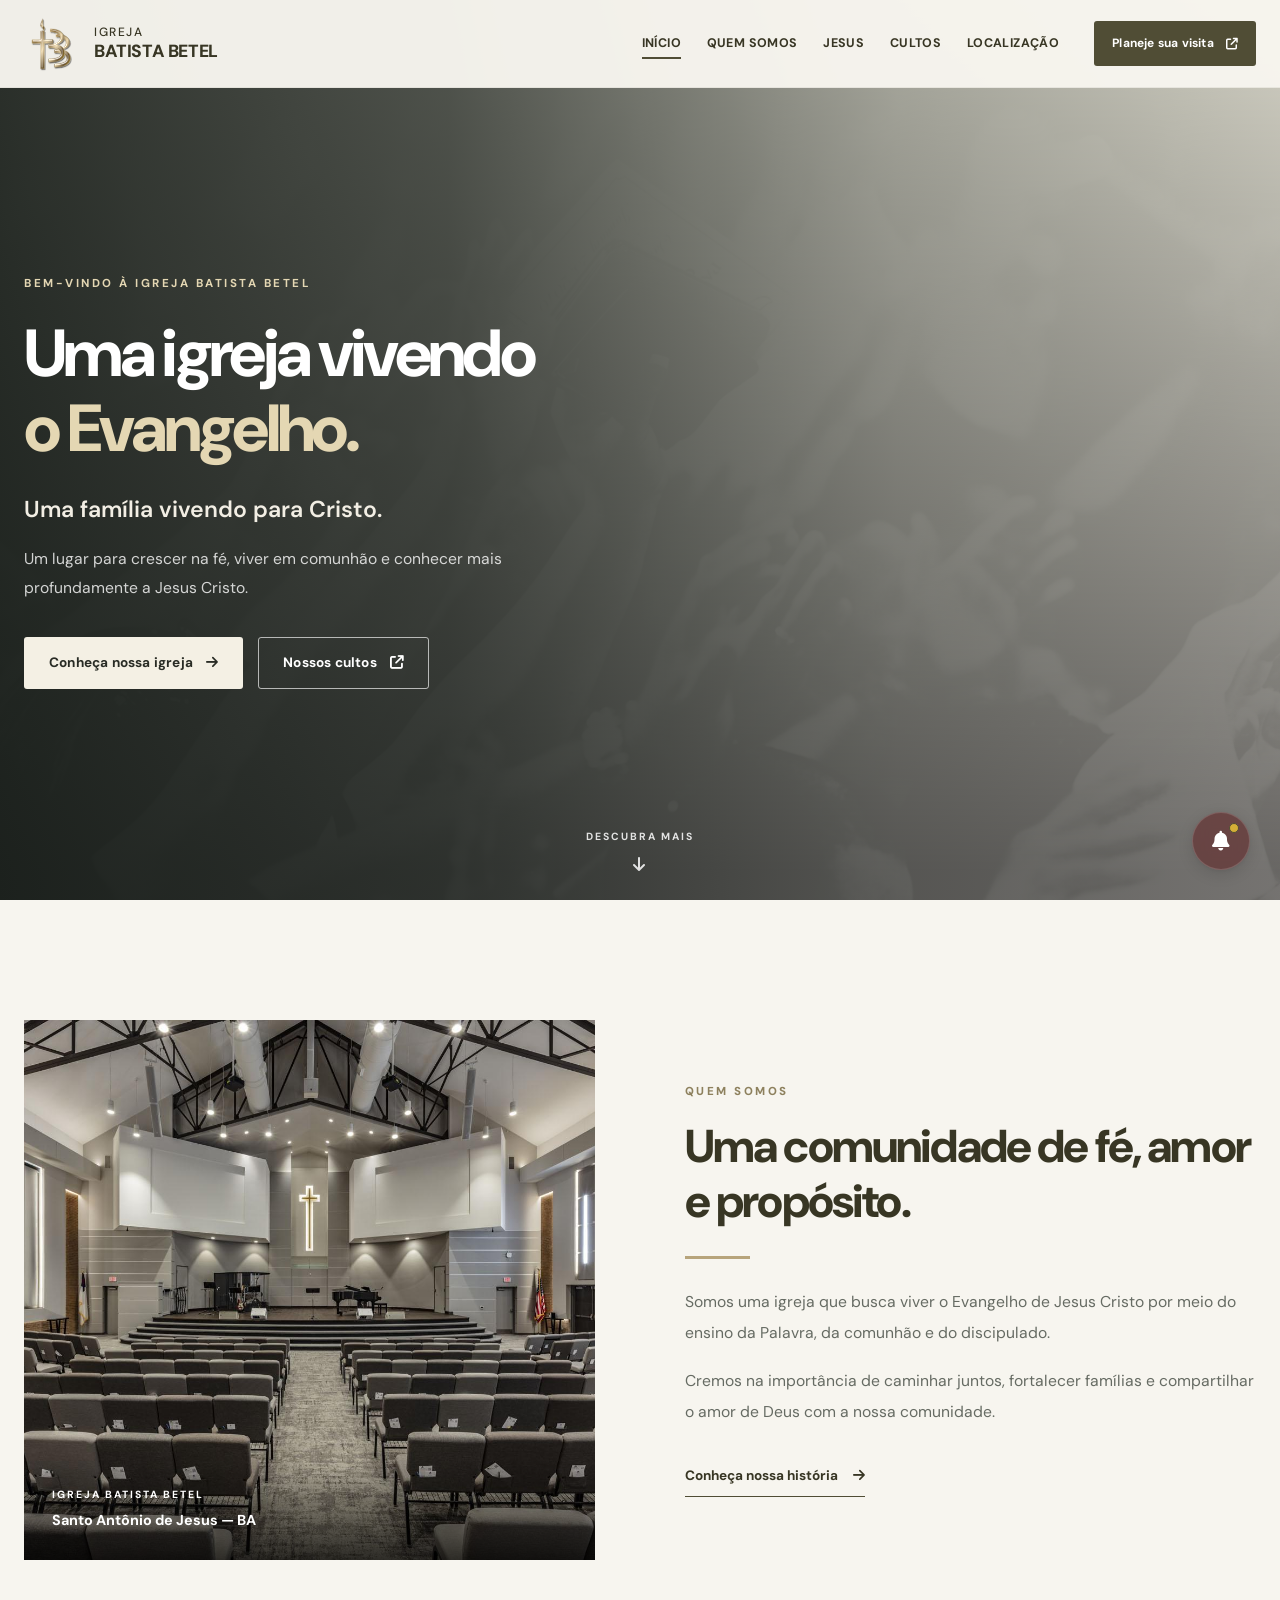
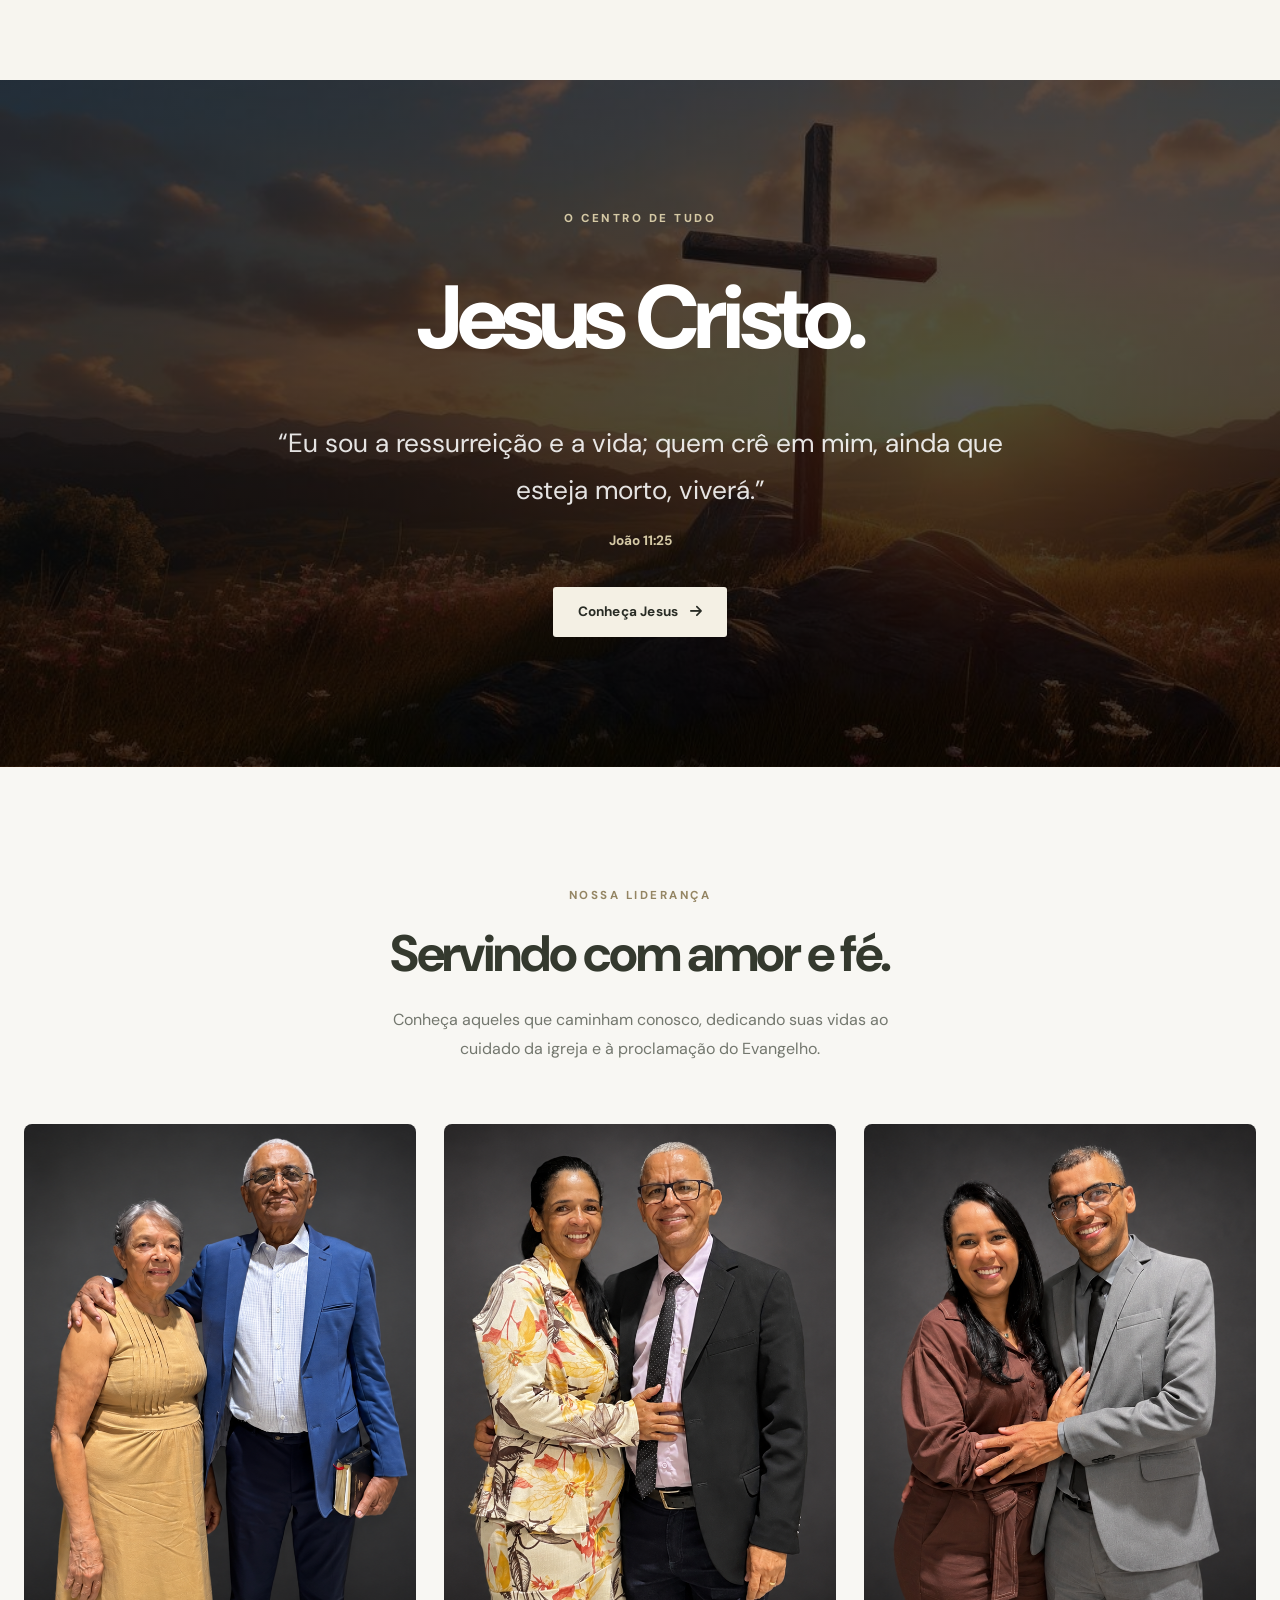
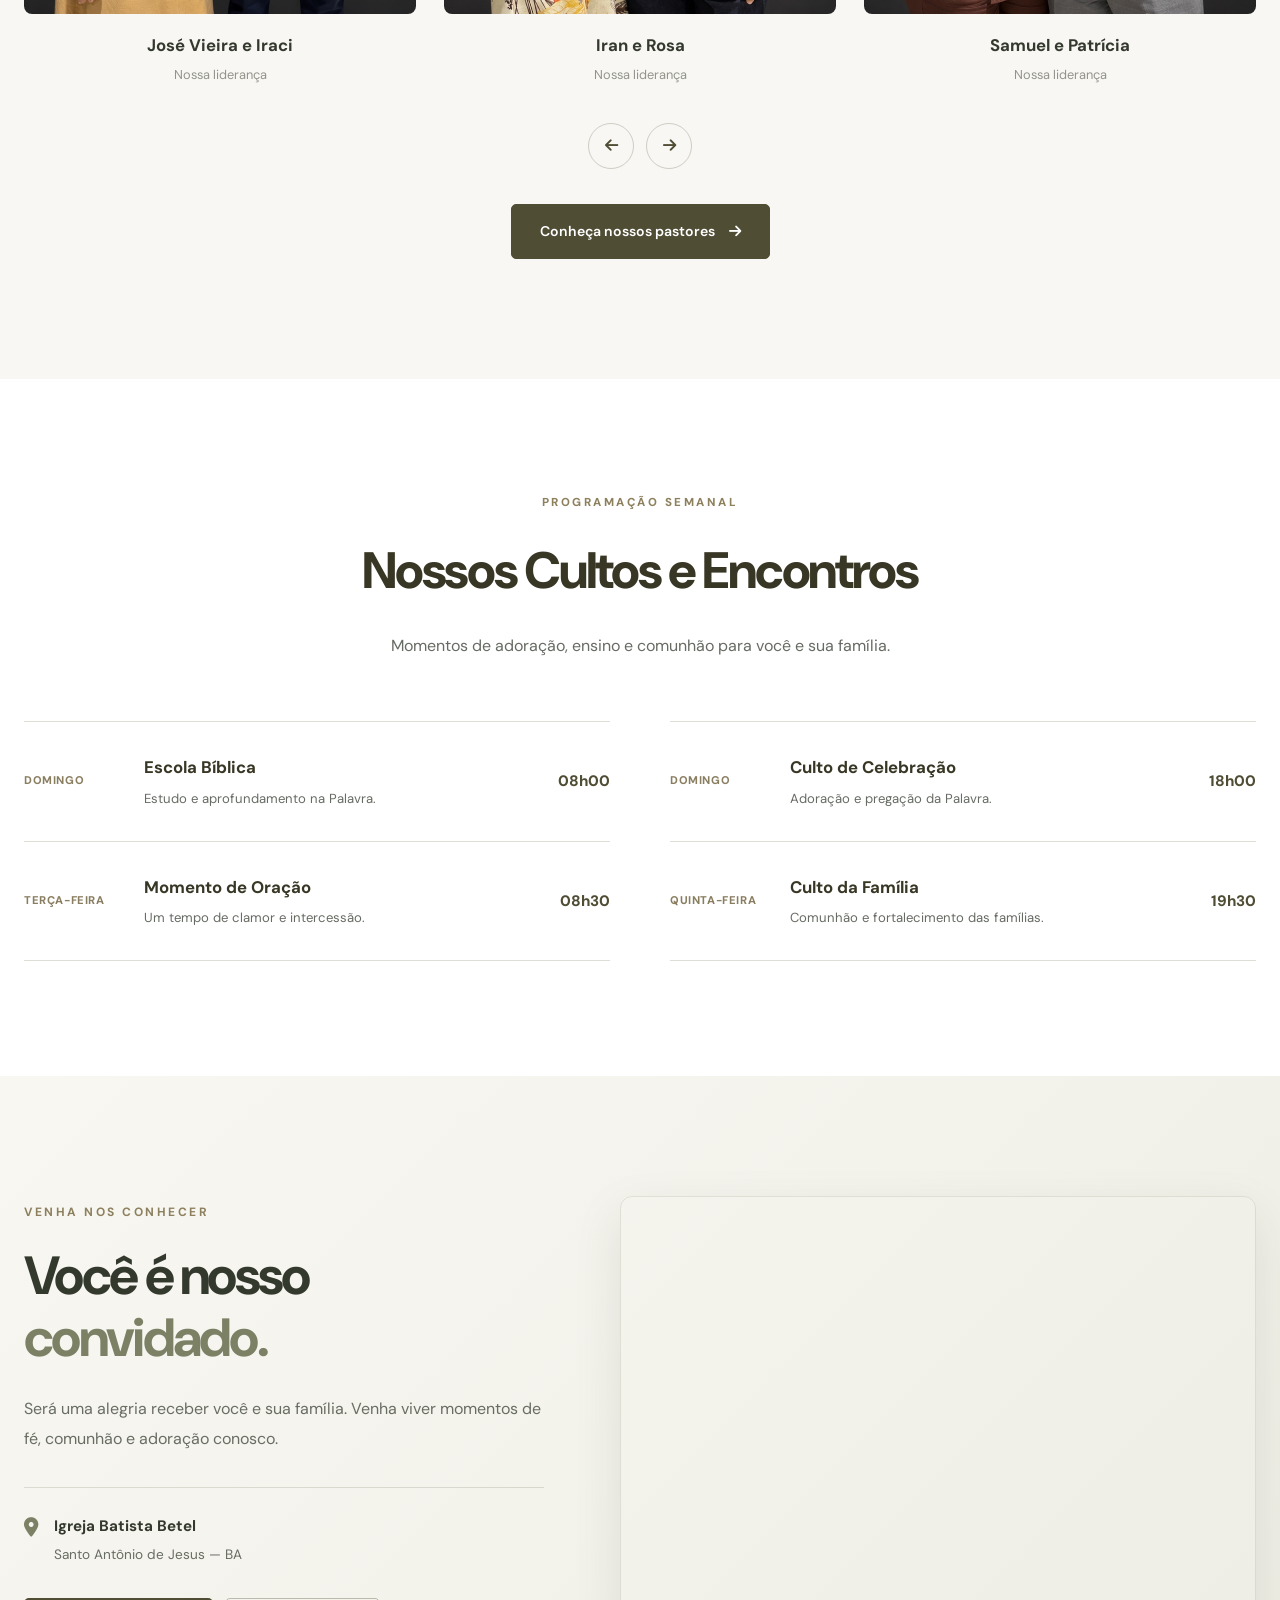
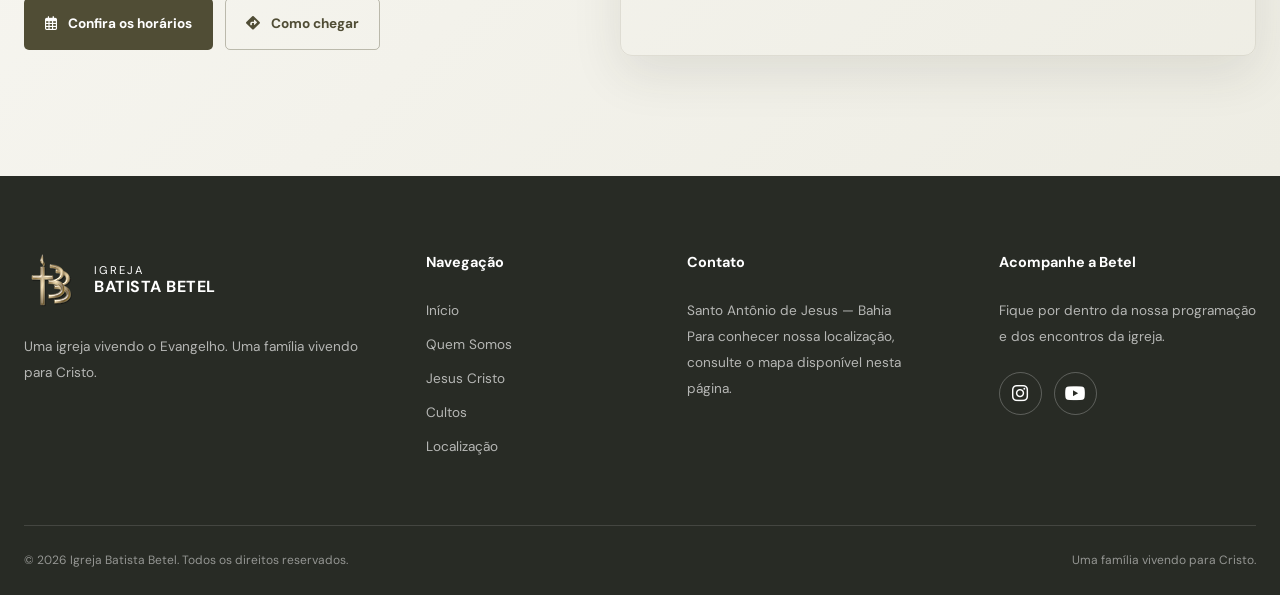
==== commit 78d8c812: "SITE TOTALMENTE EM ALTERAÇÃO, VISANDO UM ESTILO MAIS INSTITUCIONAL, HOME JÁ ALTERADO 100%" ====
--- a/index.html
+++ b/index.html
@@ -3,7 +3,6 @@
 <html lang="pt-BR">
 
 <head>
-    <!-- CONFIGURAÇÕES -->
     <meta charset="UTF-8">
     <meta name="viewport" content="width=device-width, initial-scale=1.0">
 
@@ -11,909 +10,704 @@
 
     <meta
         name="description"
-        content="Conheça a Igreja Batista Betel em Santo Antônio de Jesus, Bahia. Uma igreja vivendo o Evangelho, uma família vivendo para Cristo. Confira nossos cultos, pastores e nossa história."
+        content="Conheça a Igreja Batista Betel em Santo Antônio de Jesus, Bahia. Uma igreja vivendo o Evangelho, uma família vivendo para Cristo."
     >
 
-    <meta name="theme-color" content="#504d35">
-
-    <!-- FAVICON -->
-    <link
-        rel="icon"
-        href="/assets/images/logo_betel.svg"
-        type="image/svg+xml"
-    >
-
-    <!-- GOOGLE FONTS -->
+    <meta name="theme-color" content="#f7f5ef">
+
+    <!-- FONTES -->
     <link rel="preconnect" href="https://fonts.googleapis.com">
     <link rel="preconnect" href="https://fonts.gstatic.com" crossorigin>
+    <link href="https://fonts.googleapis.com/css2?family=DM+Sans:ital,opsz,wght@0,9..40,100..1000;1,9..40,100..1000&display=swap" rel="stylesheet">
 
     <link
-        href="https://fonts.googleapis.com/css2?family=Open+Sans:wght@300;400;500;600;700;800&display=swap"
+        href="https://fonts.googleapis.com/css2?family=Open+Sans:wght@400;500;600;700;800&display=swap"
         rel="stylesheet"
     >
 
-    <!-- FONT AWESOME - CLOUDFLARE -->
+    <!-- FONT AWESOME -->
     <link
         rel="stylesheet"
         href="https://cdnjs.cloudflare.com/ajax/libs/font-awesome/6.7.2/css/all.min.css"
-        referrerpolicy="no-referrer"
     >
 
     <!-- ESTILOS -->
-    <link rel="stylesheet" href="/assets/css/global.css">
-    <link rel="stylesheet" href="/assets/css/home.css">
-
-    <!-- JAVASCRIPT -->
-    
+    <link rel="stylesheet" href="assets/css/global.css">
+    <link rel="stylesheet" href="assets/css/home.css">
+
+    <!-- SCRIPT GLOBAL -->
     <script src="javaScript/global.js" defer></script>
-    <script src="javaScript/home.js" defer></script>
-
+
+    <!-- SWIPER CSS -->
+    <link
+    rel="stylesheet"
+    href="https://cdn.jsdelivr.net/npm/swiper@11/swiper-bundle.min.css"
+    >
 </head>
 
 <body>
 
     <!-- ==========================================
-         HEADER / MENU PRINCIPAL
+         HEADER GLOBAL
     =========================================== -->
 
-    <header id="header">
-        <div class="container">
+    <header id="header" class="site-header">
+
+        <div class="container header-container">
 
             <!-- LOGO -->
             <a
-                href="#home"
+                href="index.html"
                 class="logo"
                 aria-label="Igreja Batista Betel - Página inicial"
             >
-                <div class="logo_img">
-                    <img
-                        src="/assets/images/logo_betel.svg"
-                        alt="Logotipo da Igreja Batista Betel"
-                        width="80"
-                        height="80"
-                    >
-                </div>
-
-                <div class="logo_nome">
+
+                <img
+                    src="assets/images/logo_betel.svg"
+                    alt=""
+                    class="logo-img"
+                    width="58"
+                    height="58"
+                >
+
+                <span class="logo-texto">
                     <span>Igreja</span>
                     <strong>Batista Betel</strong>
-                </div>
+                </span>
+
             </a>
 
+
             <!-- NAVEGAÇÃO -->
-            <div class="menu">
-
-                <button
-                    class="menu-toggle"
-                    id="menu-toggle"
-                    type="button"
-                    aria-label="Abrir menu"
-                    aria-controls="menu-principal"
-                    aria-expanded="false"
-                >
-                    <i class="fa-solid fa-bars" aria-hidden="true"></i>
-                </button>
-
-                <nav
-                    class="menu_mobile"
-                    id="menu-principal"
-                    aria-label="Navegação principal"
-                >
-                    <ul>
-                        <li>
-                            <a href="#home" class="active">Início</a>
-                        </li>
-
-                        <li>
-                            <a href="#id">Quem Somos</a>
-                        </li>
-
-                        <li>
-                            <a href="#pastores">Pastores</a>
-                        </li>
-
-                        <li>
-                            <a href="#culto">Cultos</a>
-                        </li>
-
-                        <li>
-                            <a href="#loc">Localização</a>
-                        </li>
-                    </ul>
-                </nav>
-
-            </div>
+            <nav
+                id="menu-principal"
+                class="menu-principal"
+                aria-label="Navegação principal"
+            >
+
+                <ul class="menu-lista">
+
+                    <li>
+                        <a href="index.html" class="active" aria-current="page">
+                            Início
+                        </a>
+                    </li>
+
+                    <li>
+                        <a href="#quem-somos">
+                            Quem Somos
+                        </a>
+                    </li>
+
+                    <li>
+                        <a href="#jesus">
+                            Jesus
+                        </a>
+                    </li>
+
+                    <li>
+                        <a href="#cultos">
+                            Cultos
+                        </a>
+                    </li>
+
+                    <li>
+                        <a href="#localizacao">
+                            Localização
+                        </a>
+                    </li>
+
+                </ul>
+
+                <a href="#localizacao" class="btn btn-header">
+                    Planeje sua visita
+                    <i class="fa-solid fa-arrow-up-right-from-square"
+                       aria-hidden="true"></i>
+                </a>
+
+            </nav>
+
+
+            <!-- MENU MOBILE -->
+            <button
+                id="menu-toggle"
+                class="menu-toggle"
+                type="button"
+                aria-label="Abrir menu"
+                aria-expanded="false"
+                aria-controls="menu-principal"
+            >
+                <i class="fa-solid fa-bars" aria-hidden="true"></i>
+            </button>
+
         </div>
+
     </header>
 
 
-    <main>
-
+    <!-- ==========================================
+         CONTEÚDO PRINCIPAL
+    =========================================== -->
+
+    <main id="conteudo-principal">
+
+
+        
+    <!-- ==========================================
+        HERO — IGREJA BATISTA BETEL
+    =========================================== -->
+
+    <section id="home" class="hero">
+
+        <!-- IMAGEM DE FUNDO -->
+        <div class="hero-background" aria-hidden="true"></div>
+
+        <!-- CONTEÚDO -->
+        <div class="hero-container">
+
+            <div class="hero-conteudo">
+
+                <span class="hero-etiqueta">
+                    BEM-VINDO À IGREJA BATISTA BETEL
+                </span>
+
+                <h1>
+                    Uma igreja vivendo
+                    <span>o Evangelho.</span>
+                </h1>
+
+                <p class="hero-subtitulo">
+                    Uma família vivendo para Cristo.
+                </p>
+
+                <p class="hero-descricao">
+                    Um lugar para crescer na fé,
+                    viver em comunhão e conhecer
+                    mais profundamente a Jesus Cristo.
+                </p>
+
+                <div class="hero-acoes">
+
+                    <a href="#quem-somos" class="btn btn-claro">
+                        Conheça nossa igreja
+                        <i class="fa-solid fa-arrow-right"
+                        aria-hidden="true"></i>
+                    </a>
+
+                    <a href="#cultos" class="btn btn-contorno">
+                        Nossos cultos
+                        <i class="fa-solid fa-arrow-up-right-from-square"
+                        aria-hidden="true"></i>
+                    </a>
+
+                </div>
+
+            </div>
+
+        </div>
+
+        <!-- INDICADOR DE ROLAGEM -->
+        <a
+            href="#quem-somos"
+            class="hero-scroll"
+            aria-label="Ir para a seção Quem Somos"
+        >
+            <span>DESCUBRA MAIS</span>
+
+            <i class="fa-solid fa-arrow-down"
+            aria-hidden="true"></i>
+        </a>
+
+    </section>
+
+
+
+        <!-- ======================================
+             02. QUEM SOMOS
+        ======================================= -->
+
+        <section id="quem-somos" class="institucional-section">
+
+            <div class="container institucional-grid">
+
+                <div class="institucional-imagem">
+
+                    <img
+                        src="assets/images/centroIGRJ.jpg"
+                        alt="Igreja Batista Betel em Santo Antônio de Jesus"
+                        loading="lazy"
+                        width="720"
+                        height="540"
+                    >
+
+                    <div class="institucional-imagem-legenda">
+                        <span>IGREJA BATISTA BETEL</span>
+                        <strong>Santo Antônio de Jesus — BA</strong>
+                    </div>
+
+                </div>
+
+
+                <div class="institucional-conteudo">
+
+                    <span class="section-etiqueta">
+                        QUEM SOMOS
+                    </span>
+
+                    <h2>
+                        Uma comunidade de fé,
+                        amor e propósito.
+                    </h2>
+
+                    <div class="section-linha"></div>
+
+                    <p>
+                        Somos uma igreja que busca viver o Evangelho
+                        de Jesus Cristo por meio do ensino da Palavra,
+                        da comunhão e do discipulado.
+                    </p>
+
+                    <p>
+                        Cremos na importância de caminhar juntos,
+                        fortalecer famílias e compartilhar o amor
+                        de Deus com a nossa comunidade.
+                    </p>
+
+                    <a href="nossa-historia.html" class="link-institucional">
+                        Conheça nossa história
+                        <i class="fa-solid fa-arrow-right"
+                           aria-hidden="true"></i>
+                    </a>
+
+                </div>
+
+            </div>
+
+        </section>
+
+
+        <!-- ======================================
+             03. JESUS
+        ======================================= -->
+
+        <section id="jesus" class="mensagem-section">
+
+            <div class="container mensagem-conteudo">
+
+                <span class="section-etiqueta">
+                    O CENTRO DE TUDO
+                </span>
+
+                <h2>Jesus Cristo.</h2>
+
+                <p class="mensagem-versiculo">
+                    “Eu sou a ressurreição e a vida;
+                    quem crê em mim, ainda que esteja morto, viverá.”
+                </p>
+
+                <span class="mensagem-referencia">
+                    João 11:25
+                </span>
+
+                <a href="jesus.html" class="btn btn-claro">
+                    Conheça Jesus
+                    <i class="fa-solid fa-arrow-right"
+                       aria-hidden="true"></i>
+                </a>
+
+            </div>
+
+        </section>
+
+
+
+        
         <!-- ==========================================
-             SECTION 01 - HOME / BANNER
-        =========================================== -->
-
-        <section class="section section_home" id="home">
-
-            <div class="section_box">
-
-                <div class="section_indi_title_home">
-                    <span>Uma igreja vivendo o Evangelho</span>
-                </div>
-
-                <div class="section_title_home">
-                    <h1>Uma família vivendo para Cristo</h1>
-                </div>
-
-                <div class="section_description">
+            03.5 NOSSOS PASTORES
+        ========================================== -->
+
+        <section id="pastores" class="pastores-section">
+
+            <div class="container">
+
+                <!-- CABEÇALHO -->
+                <div class="pastores-header pop-out">
+
+                    <span class="pastores-etiqueta">
+                        NOSSA LIDERANÇA
+                    </span>
+
+                    <h2>Servindo com amor e fé.</h2>
+
                     <p>
-                        Conheça nossa igreja, participe de nossos cultos
-                        e experimente a profunda comunhão e esperança
-                        que existe em Jesus.
+                        Conheça aqueles que caminham conosco,
+                        dedicando suas vidas ao cuidado da igreja
+                        e à proclamação do Evangelho.
                     </p>
-                </div>
-
-                <div class="section_btn">
-
-                    <a href="#id" class="btn btn_primary">
-                        Nossa História
-                    </a>
-
-                    <a href="#culto" class="btn btn_secondary">
-                        Horário de Culto
-                    </a>
-
-                </div>
-            </div>
-
-            <!-- INDICADOR DE ROLAGEM -->
-            <a
-                class="details_a"
-                href="#Jesus"
-                aria-label="Conheça mais sobre nossa igreja"
-            >
-                <div class="details">
-                    <span>Mais Detalhes</span>
-
-                    <i
-                        class="fa-solid fa-chevron-down"
-                        aria-hidden="true"
-                    ></i>
-                </div>
-            </a>
+
+                </div>
+
+                <!-- CARROSSEL -->
+                <div class="pastores-carrossel pop-out">
+
+                    <div class="swiper pastores-swiper">
+
+                        <div class="swiper-wrapper">
+
+                            <!-- PASTOR 01 -->
+                            <div class="swiper-slide">
+
+                                <article class="pastor-card">
+
+                                    <div class="pastor-imagem">
+                                        <img
+                                            src="assets/images/pastor_jose_vieira.png"
+                                            alt="José Vieira e Iraci"
+                                            loading="lazy"
+                                        >
+                                    </div>
+
+                                    <div class="pastor-info">
+                                        <h3>José Vieira e Iraci</h3>
+                                        <span>Nossa liderança</span>
+                                    </div>
+
+                                </article>
+
+                            </div>
+
+                            <!-- PASTOR 02 -->
+                            <div class="swiper-slide">
+
+                                <article class="pastor-card">
+
+                                    <div class="pastor-imagem">
+                                        <img
+                                            src="assets/images/pastor_iran.png"
+                                            alt="Iran e Rosa"
+                                            loading="lazy"
+                                        >
+                                    </div>
+
+                                    <div class="pastor-info">
+                                        <h3>Iran e Rosa</h3>
+                                        <span>Nossa liderança</span>
+                                    </div>
+
+                                </article>
+
+                            </div>
+
+                            <!-- PASTOR 03 -->
+                            <div class="swiper-slide">
+
+                                <article class="pastor-card">
+
+                                    <div class="pastor-imagem">
+                                        <img
+                                            src="assets/images/pastor_samuel.png"
+                                            alt="Samuel e Patrícia"
+                                            loading="lazy"
+                                        >
+                                    </div>
+
+                                    <div class="pastor-info">
+                                        <h3>Samuel e Patrícia</h3>
+                                        <span>Nossa liderança</span>
+                                    </div>
+
+                                </article>
+
+                            </div>
+
+                            <!-- PASTOR 04 -->
+                            <div class="swiper-slide">
+
+                                <article class="pastor-card">
+
+                                    <div class="pastor-imagem">
+                                        <img
+                                            src="assets/images/pastor_jose_vieira.png"
+                                            alt="Neilton e Penha"
+                                            loading="lazy"
+                                        >
+                                    </div>
+
+                                    <div class="pastor-info">
+                                        <h3>Neilton e Penha</h3>
+                                        <span>Nossa liderança</span>
+                                    </div>
+
+                                </article>
+                            </div>
+
+                            <!-- PASTOR 05 -->
+                            <div class="swiper-slide">
+
+                                <article class="pastor-card">
+
+                                    <div class="pastor-imagem">
+                                        <img
+                                            src="assets/images/pastor_alan.png"
+                                            alt="Alan e Damares"
+                                            loading="lazy"
+                                        >
+                                    </div>
+
+                                    <div class="pastor-info">
+                                        <h3>Alan e Damares</h3>
+                                        <span>Nossa liderança</span>
+                                    </div>
+
+                                </article>
+
+                            </div>
+
+                            <!-- PASTOR 06 -->
+                            <div class="swiper-slide">
+
+                                <article class="pastor-card">
+
+                                    <div class="pastor-imagem">
+                                        <img
+                                            src="assets/images/pastor_nei.png"
+                                            alt="Nei e Marina"
+                                            loading="lazy"
+                                        >
+                                    </div>
+
+                                    <div class="pastor-info">
+                                        <h3>Nei e Marina</h3>
+                                        <span>Nossa liderança</span>
+                                    </div>
+
+                                </article>
+
+                            </div>
+
+                            <!-- PASTOR 07 -->
+                            <div class="swiper-slide">
+
+                                <article class="pastor-card">
+
+                                    <div class="pastor-imagem">
+                                        <img
+                                            src="assets/images/pastor_daniel.png"
+                                            alt="Daniel e Ane"
+                                            loading="lazy"
+                                        >
+                                    </div>
+
+                                    <div class="pastor-info">
+                                        <h3>Daniel e Ane</h3>
+                                        <span>Nossa liderança</span>
+                                    </div>
+
+                                </article>
+
+                            </div>
+
+                    </div>
+
+                    <!-- NAVEGAÇÃO -->
+                    <div class="pastores-navegacao">
+
+                        <button
+                            class="pastores-prev"
+                            type="button"
+                            aria-label="Pastor anterior"
+                        >
+                            <i class="fa-solid fa-arrow-left"></i>
+                        </button>
+
+                        <button
+                            class="pastores-next"
+                            type="button"
+                            aria-label="Próximo pastor"
+                        >
+                            <i class="fa-solid fa-arrow-right"></i>
+                        </button>
+
+                    </div>
+
+                    <!-- BOTÃO CONHEÇA MAIS -->
+
+                    <div class="pastores-mais">
+                        <a href="pastores.html" class="pastores-btn">
+                            Conheça nossos pastores
+                            <i class="fa-solid fa-arrow-right" aria-hidden="true"></i>
+                        </a>
+                    </div>
+
+                </div>
+
+            </div>
 
         </section>
 
 
-        <!-- ==========================================
-             SECTION 02 - JESUS CRISTO
-        =========================================== -->
-
-        <section class="section section_jesus" id="Jesus">
-
-            <div class="section_box">
-
-                <div class="section_title">
-
-                    <div class="section_indi_title">
-                        <span>Uma igreja centrada em</span>
-                    </div>
-
-                    <h2>Jesus Cristo</h2>
-
-                </div>
-
-                <div class="section_box_indi">
-
-                    <div class="section_description">
-
-                        <p class="passagem">
-                            “Eu sou a ressurreição e a vida.
-                            Aquele que crê em mim, ainda que morra,
-                            viverá; e quem vive e crê em mim,
-                            não morrerá eternamente.”
-                        </p>
-
-                        <p class="referencia">
-                            João 11:25-26
-                        </p>
-
-                        <p class="descricao">
-                            O centro da nossa fé é Jesus Cristo,
-                            que morreu por nós, ressuscitou ao terceiro
-                            dia e oferece salvação, perdão e vida eterna
-                            a todo aquele que nele crê.
-                        </p>
-
-                    </div>
-                </div>
-
-                <div class="section_btn">
-
-                    <a href="jesus.html" class="btn btn_primary">
-                        Quero Conhecer Jesus
-                    </a>
-
-                </div>
-
-            </div>
-        </section>
-
-
-        <!-- ==========================================
-             SECTION 03 - NOSSA HISTÓRIA
-        =========================================== -->
-
-        <section class="section section_id" id="id">
-
-            <div class="section_box">
-
-                <div class="section_title">
-
-                    <div class="section_indi_title">
-                        <span>Sobre nós</span>
-                    </div>
-
-                    <h2>Nossa História e Identidade</h2>
-
-                </div>
-
-                <div class="section_box_indi">
-
-                    <!-- TEXTO -->
-                    <div class="section_description">
-
-                        <p>
-                            A Igreja Batista Betel em Santo Antônio
-                            de Jesus é uma comunidade acolhedora,
-                            fundamentada sob os princípios inerrantes
-                            das Escrituras Sagradas. Buscamos ser uma
-                            autêntica extensão do amor e da graça
-                            de Cristo na sociedade.
-                        </p>
-
-                        <p>
-                            Nossa missão é anunciar o Evangelho de
-                            Jesus Cristo, promover o crescimento
-                            espiritual de cada pessoa e edificar
-                            famílias firmadas na Palavra de Deus.
-                        </p>
-
-                    </div>
-
-                    <!-- CARROSSEL DE FOTOGRAFIAS -->
-                    <div class="section_img">
-
-                        <div
-                            class="carousel carousel-historia"
-                            data-carousel="historia"
-                            data-autoplay="true"
-                            data-interval="5000"
-                            aria-label="Fotografias da Igreja Batista Betel"
-                            aria-roledescription="carrossel"
-                        >
-
-                            <div class="carousel-viewport">
-
-                                <div class="carousel-track">
-
-                                    <!-- FOTO 01 -->
-                                    <div class="carousel-slide">
-                                        <img
-                                            src="/assets/images/centroIGRJ.jpg"
-                                            alt="Interior da Igreja Batista Betel"
-                                            loading="lazy"
-                                            decoding="async"
-                                        >
-                                    </div>
-
-                                    <!-- FOTO 02 - SUBSTITUIR -->
-                                    <div class="carousel-slide">
-                                        <img
-                                            src="/assets/images/igreja-foto-2.jpg"
-                                            alt="Comunhão na Igreja Batista Betel"
-                                            loading="lazy"
-                                            decoding="async"
-                                        >
-                                    </div>
-
-                                    <!-- FOTO 03 - SUBSTITUIR -->
-                                    <div class="carousel-slide">
-                                        <img
-                                            src="/assets/images/igreja-foto-3.jpg"
-                                            alt="Culto na Igreja Batista Betel"
-                                            loading="lazy"
-                                            decoding="async"
-                                        >
-                                    </div>
-
-                                </div>
-
-                                <!-- SETA ANTERIOR -->
-                                <button
-                                    class="carousel-arrow carousel-prev"
-                                    type="button"
-                                    aria-label="Fotografia anterior"
-                                >
-                                    <i
-                                        class="fa-solid fa-chevron-left"
-                                        aria-hidden="true"
-                                    ></i>
-                                </button>
-
-                                <!-- SETA PRÓXIMA -->
-                                <button
-                                    class="carousel-arrow carousel-next"
-                                    type="button"
-                                    aria-label="Próxima fotografia"
-                                >
-                                    <i
-                                        class="fa-solid fa-chevron-right"
-                                        aria-hidden="true"
-                                    ></i>
-                                </button>
-
-                            </div>
-
-                            <!-- INDICADORES -->
-                            <div
-                                class="carousel-dots"
-                                aria-label="Selecionar fotografia"
-                            ></div>
-
-                        </div>
-                    </div>
-
-                </div>
-
-                <div class="section_btn">
-
-                    <a
-                        href="nossa-historia.html"
-                        class="btn btn_primary"
-                    >
-                        Conhecer Nossa História
-                    </a>
-
-                </div>
-
-            </div>
-        </section>
-
-
-        <!-- ==========================================
-             SECTION 04 - LIDERANÇA PASTORAL
-        =========================================== -->
-
-        <section class="section section_pastor" id="pastores">
-
-            <div class="section_box">
-
-                <div class="section_title">
-
-                    <div class="section_indi_title">
-                        <span>Nossos pastores</span>
-                    </div>
-
-                    <h2>Liderança Pastoral</h2>
-
-                </div>
-
-                <div class="container-carrosel">
-
-                    <div
-                        class="carousel carousel-pastores"
-                        data-carousel="pastores"
-                        data-autoplay="false"
-                        aria-label="Galeria da liderança pastoral"
-                        aria-roledescription="carrossel"
-                    >
-
-                        <div class="carousel-viewport">
-
-                            <div class="carousel-track">
-
-                                <!-- PASTOR 01 -->
-                                <div class="carousel-slide pastor-img">
-
-                                    <img
-                                        src="/assets/images/pastor_jose_vieira.png"
-                                        alt="Pastor José Vieira"
-                                        loading="lazy"
-                                        decoding="async"
-                                    >
-
-                                    <div class="pastor-info">
-                                        <h3>Pr. José Vieira e Iraci</h3>
-                                        <span>Pastores Presidentes</span>
-                                    </div>
-
-                                </div>
-
-                                <!-- PASTOR 02 -->
-                                <div class="carousel-slide pastor-img">
-
-                                    <img
-                                        src="/assets/images/pastor_iran.png"
-                                        alt="Pastor Iran"
-                                        loading="lazy"
-                                        decoding="async"
-                                    >
-
-                                    <div class="pastor-info">
-                                        <h3>Pr. Iran e Rosa</h3>
-                                        <span>Pastores Auxiliares</span>
-                                    </div>
-
-                                </div>
-
-                                <!-- PASTOR 03 -->
-                                <div class="carousel-slide pastor-img">
-
-                                    <img
-                                        src="/assets/images/pastor_samuel.png"
-                                        alt="Pastor Samuel"
-                                        loading="lazy"
-                                        decoding="async"
-                                    >
-
-                                    <div class="pastor-info">
-                                        <h3>Pr. Samuel e Patrícia</h3>
-                                        <span>Pastores Auxiliares</span>
-                                    </div>
-
-                                </div>
-
-                                <!-- PASTOR 04 -->
-                                <div class="carousel-slide pastor-img">
-
-                                    <!-- FOTO PROVISÓRIA -->
-                                    <img
-                                        src="/assets/images/pastor_jose_vieira.png"
-                                        alt="Fotografia provisória para o Pr. Neilton"
-                                        loading="lazy"
-                                        decoding="async"
-                                    >
-
-                                    <div class="pastor-info">
-                                        <h3>Pr. Neilton e Penha</h3>
-                                        <span>Pastores Auxiliares</span>
-                                    </div>
-
-                                </div>
-
-                                <!-- PASTOR 05 -->
-                                <div class="carousel-slide pastor-img">
-
-                                    <!-- FOTO PROVISÓRIA -->
-                                    <img
-                                        src="/assets/images/pastor_alan.png"
-                                        alt="Fotografia provisória para o Pr. Neilton"
-                                        loading="lazy"
-                                        decoding="async"
-                                    >
-
-                                    <div class="pastor-info">
-                                        <h3>Pr. Alan e Damares</h3>
-                                        <span>Pastores Auxiliares</span>
-                                    </div>
-
-                                </div>
-
-                                <!-- PASTOR 06 -->
-                                <div class="carousel-slide pastor-img">
-
-                                    <!-- FOTO PROVISÓRIA -->
-                                    <img
-                                        src="/assets/images/pastor_nei.png"
-                                        alt="Fotografia provisória para o Pr. Neilton"
-                                        loading="lazy"
-                                        decoding="async"
-                                    >
-
-                                    <div class="pastor-info">
-                                        <h3>Pr. Nei e Marina</h3>
-                                        <span>Pastores Auxiliares</span>
-                                    </div>
-
-                                </div>
-
-                                 <!-- PASTOR 07 -->
-                                <div class="carousel-slide pastor-img">
-
-                                    <!-- FOTO PROVISÓRIA -->
-                                    <img
-                                        src="/assets/images/pastor_daniel.png"
-                                        alt="Fotografia provisória para o Pr. Neilton"
-                                        loading="lazy"
-                                        decoding="async"
-                                    >
-
-                                    <div class="pastor-info">
-                                        <h3>Pr. Daniel e Ane </h3>
-                                        <span>Pastores Auxiliares</span>
-                                    </div>
-
-                                </div>
-
-                            </div>
-
-                            <!-- NAVEGAÇÃO -->
-                            <button
-                                class="carousel-arrow carousel-prev"
-                                type="button"
-                                aria-label="Pastor anterior"
-                            >
-                                <i
-                                    class="fa-solid fa-chevron-left"
-                                    aria-hidden="true"
-                                ></i>
-                            </button>
-
-                            <button
-                                class="carousel-arrow carousel-next"
-                                type="button"
-                                aria-label="Próximo pastor"
-                            >
-                                <i
-                                    class="fa-solid fa-chevron-right"
-                                    aria-hidden="true"
-                                ></i>
-                            </button>
-
-                        </div>
-
-                        <!-- INDICADORES -->
-                        <div
-                            class="carousel-dots"
-                            aria-label="Selecionar pastor"
-                        ></div>
-
-                    </div>
-                </div>
-
-                <div class="section_btn">
-
-                    <a
-                        href="/pastores.html"
-                        class="btn btn_primary"
-                    >
-                        Conhecer Nossos Pastores
-                    </a>
-
-                </div>
-
-            </div>
-        </section>
-
-
-        <!-- ==========================================
-             SECTION 05 - PROGRAMAÇÃO SEMANAL
-        =========================================== -->
-
-        
-        <section id="culto" class="section programacao-section">
-
-            <div class="section_box">
-
-                <!-- TÍTULO -->
-                <div class="programacao-cabecalho">
-
-                    <span class="programacao-etiqueta">
+
+
+        <!-- ======================================
+             04. PROGRAMAÇÃO
+        ======================================= -->
+
+        <section id="cultos" class="programacao-section">
+
+            <div class="container">
+
+                <div class="section-cabecalho">
+
+                    <span class="section-etiqueta">
                         PROGRAMAÇÃO SEMANAL
                     </span>
 
                     <h2>Nossos Cultos e Encontros</h2>
 
                     <p>
-                        Momentos de adoração, ensino da Palavra e
-                        comunhão para você e sua família.
-                        Venha viver esses momentos conosco!
+                        Momentos de adoração, ensino e comunhão
+                        para você e sua família.
                     </p>
 
                 </div>
 
 
-                <!-- CARROSSEL -->
-                <div class="programacao-carrossel">
-
-                    <button
-                        class="programacao-seta programacao-anterior"
-                        type="button"
-                        aria-label="Ver programação anterior"
-                    >
-                        <i class="fa-solid fa-chevron-left"></i>
-                    </button>
-
-
-                    <div class="programacao-lista">
-
-                        <!-- ESCOLA BÍBLICA -->
-                        <article class="programacao-card">
-
-                            <div class="programacao-imagem">
-                                <img
-                                    src="assets/images/escola-biblica.jpg"
-                                    alt="Bíblia aberta durante um estudo"
-                                    loading="lazy"
-                                >
-
-                                <span class="programacao-dia">
-                                    DOMINGO
-                                </span>
-                            </div>
-
-                            <div class="programacao-conteudo">
-
-                                <div class="programacao-horario">
-                                    <i class="fa-regular fa-clock"></i>
-                                    <span>08h00</span>
-                                </div>
-
-                                <h3>Escola Bíblica</h3>
-
-                                <p>
-                                    Um tempo de aprendizado e
-                                    aprofundamento na Palavra de Deus.
-                                </p>
-
-                            </div>
-
-                        </article>
-
-
-                        <!-- CULTO DE CELEBRAÇÃO -->
-                        <article class="programacao-card">
-
-                            <div class="programacao-imagem">
-                                <img
-                                    src="assets/images/culto-celebracao.jpg"
-                                    alt="Pessoas adorando durante um culto"
-                                    loading="lazy"
-                                >
-
-                                <span class="programacao-dia">
-                                    DOMINGO
-                                </span>
-                            </div>
-
-                            <div class="programacao-conteudo">
-
-                                <div class="programacao-horario">
-                                    <i class="fa-regular fa-clock"></i>
-                                    <span>18h00</span>
-                                </div>
-
-                                <h3>Culto de Celebração</h3>
-
-                                <p>
-                                    Um encontro de adoração, comunhão
-                                    e pregação da Palavra.
-                                </p>
-
-                            </div>
-
-                        </article>
-
-
-                        <!-- MOMENTO DE ORAÇÃO -->
-                        <article class="programacao-card">
-
-                            <div class="programacao-imagem">
-                                <img
-                                    src="assets/images/momento-oracao.jpg"
-                                    alt="Pessoas reunidas em oração"
-                                    loading="lazy"
-                                >
-
-                                <span class="programacao-dia">
-                                    TERÇA-FEIRA
-                                </span>
-                            </div>
-
-                            <div class="programacao-conteudo">
-
-                                <div class="programacao-horario">
-                                    <i class="fa-regular fa-clock"></i>
-                                    <span>08h30</span>
-                                </div>
-
-                                <h3>Momento de Oração</h3>
-
-                                <p>
-                                    Um momento especial de clamor,
-                                    intercessão e busca pela presença de Deus.
-                                </p>
-
-                            </div>
-
-                        </article>
-
-
-                        <!-- CULTO DA FAMÍLIA -->
-                        <article class="programacao-card">
-
-                            <div class="programacao-imagem">
-                                <img
-                                    src="assets/images/culto-familia.jpg"
-                                    alt="Família reunida ao pôr do sol"
-                                    loading="lazy"
-                                >
-
-                                <span class="programacao-dia">
-                                    QUINTA-FEIRA
-                                </span>
-                            </div>
-
-                            <div class="programacao-conteudo">
-
-                                <div class="programacao-horario">
-                                    <i class="fa-regular fa-clock"></i>
-                                    <span>19h30</span>
-                                </div>
-
-                                <h3>Culto da Família</h3>
-
-                                <p>
-                                    Uma noite de edificação espiritual,
-                                    comunhão e fortalecimento das famílias.
-                                </p>
-
-                            </div>
-
-                        </article>
-
+                <div class="programacao-grid">
+
+                    <article class="programacao-item">
+
+                        <span class="programacao-dia">DOMINGO</span>
+
+                        <div class="programacao-informacoes">
+                            <h3>Escola Bíblica</h3>
+                            <p>Estudo e aprofundamento na Palavra.</p>
+                        </div>
+
+                        <span class="programacao-hora">08h00</span>
+
+                    </article>
+
+
+                    <article class="programacao-item">
+
+                        <span class="programacao-dia">DOMINGO</span>
+
+                        <div class="programacao-informacoes">
+                            <h3>Culto de Celebração</h3>
+                            <p>Adoração e pregação da Palavra.</p>
+                        </div>
+
+                        <span class="programacao-hora">18h00</span>
+
+                    </article>
+
+
+                    <article class="programacao-item">
+
+                        <span class="programacao-dia">TERÇA-FEIRA</span>
+
+                        <div class="programacao-informacoes">
+                            <h3>Momento de Oração</h3>
+                            <p>Um tempo de clamor e intercessão.</p>
+                        </div>
+
+                        <span class="programacao-hora">08h30</span>
+
+                    </article>
+
+
+                    <article class="programacao-item">
+
+                        <span class="programacao-dia">QUINTA-FEIRA</span>
+
+                        <div class="programacao-informacoes">
+                            <h3>Culto da Família</h3>
+                            <p>Comunhão e fortalecimento das famílias.</p>
+                        </div>
+
+                        <span class="programacao-hora">19h30</span>
+
+                    </article>
+
+                </div>
+
+            </div>
+
+        </section>
+
+
+        <!-- ======================================
+             05. LOCALIZAÇÃO
+        ======================================= -->
+
+        
+<!-- 05. LOCALIZAÇÃO -->
+
+    <section id="localizacao" class="visita-section">
+
+        <div class="container visita-grid">
+
+            <!-- TEXTO -->
+            <div class="visita-conteudo">
+
+                <span class="visita-etiqueta">
+                    VENHA NOS CONHECER
+                </span>
+
+                <h2>
+                    Você é nosso
+                    <span>convidado.</span>
+                </h2>
+
+                <p class="visita-descricao">
+                    Será uma alegria receber você e sua família.
+                    Venha viver momentos de fé, comunhão e
+                    adoração conosco.
+                </p>
+
+                <div class="visita-endereco">
+                    <i class="fa-solid fa-location-dot"
+                    aria-hidden="true"></i>
+
+                    <div>
+                        <strong>Igreja Batista Betel</strong>
+                        <span>Santo Antônio de Jesus — BA</span>
                     </div>
-
-
-                    <button
-                        class="programacao-seta programacao-proxima"
-                        type="button"
-                        aria-label="Ver próxima programação"
-                    >
-                        <i class="fa-solid fa-chevron-right"></i>
-                    </button>
-
-                </div>
-
-
-                <!-- INDICADOR -->
-                <div class="programacao-indicador">
-                    <span class="programacao-linha"></span>
-                </div>
-
-            </div>
-
-        </section>
-
-
-
-        <!-- ==========================================
-             SECTION 06 - LOCALIZAÇÃO
-        =========================================== -->
-
-        
-<!-- ==========================================
-     SECTION 06 - LOCALIZAÇÃO
-=========================================== -->
-
-    <section class="section section_loc" id="loc">
-
-        <div class="section_box">
-
-            <div class="section_title">
-                <div class="section_indi_title">
-                    <span>Estamos esperando por você</span>
-                </div>
-
-                <h2>Venha nos visitar</h2>
-            </div>
-
-            <p class="loc-intro">
-                Será uma alegria receber você e sua família!
-                Venha compartilhar conosco momentos de fé,
-                comunhão e adoração a Deus.
-            </p>
-
-            <div class="loc-container">
-
-                <!-- INFORMAÇÕES -->
-                <div class="loc-info">
-
-                    <span class="loc-tag">
-                        <i class="fa-solid fa-church" aria-hidden="true"></i>
-                        Nossa igreja
-                    </span>
-
-                    <h3>Um lugar para você e sua família</h3>
-
-                    <p class="loc-descricao">
-                        As portas da Igreja Batista Betel estão abertas
-                        para receber você. Venha nos conhecer e fazer
-                        parte dos nossos encontros!
-                    </p>
-
-                    <div class="loc-detalhes">
-
-                        <div class="loc-item">
-                            <div class="loc-icon">
-                                <i class="fa-solid fa-location-dot"
-                                aria-hidden="true"></i>
-                            </div>
-
-                            <div>
-                                <h4>Nosso endereço</h4>
-                                <p>
-                                    Rua Isaías Alves, 128<br>
-                                    Santo Antônio de Jesus - BA
-                                </p>
-                            </div>
-                        </div>
-
-                        <div class="loc-item">
-                            <div class="loc-icon">
-                                <i class="fa-regular fa-clock"
-                                aria-hidden="true"></i>
-                            </div>
-
-                            <div>
-                                <h4>Culto de celebração</h4>
-                                <p>Domingos, às 18h</p>
-                            </div>
-                        </div>
-
-                        <div class="loc-item">
-                            <div class="loc-icon">
-                                <i class="fa-solid fa-heart"
-                                aria-hidden="true"></i>
-                            </div>
-
-                            <div>
-                                <h4>Você é bem-vindo!</h4>
-                                <p>
-                                    Traga sua família e venha
-                                    celebrar conosco.
-                                </p>
-                            </div>
-                        </div>
-
-                    </div>
+                </div>
+
+                <div class="visita-acoes">
+
+                    <a href="#cultos" class="visita-btn visita-btn-principal">
+                        <i class="fa-regular fa-calendar-days"
+                        aria-hidden="true"></i>
+                        Confira os horários
+                    </a>
 
                     <a
-                        href="https://www.google.com/maps/search/?api=1&query=Igreja+Batista+Betel+Santo+Antonio+de+Jesus+BA"
-                        class="loc-btn"
+                        href="https://www.google.com/maps/search/?api=1&query=Igreja+Batista+Betel+Rua+Isaias+Silva+Moura+128+Santo+Antonio+de+Jesus+BA"
                         target="_blank"
                         rel="noopener noreferrer"
+                        class="visita-btn visita-btn-secundario"
                     >
                         <i class="fa-solid fa-diamond-turn-right"
                         aria-hidden="true"></i>
-
                         Como chegar
-
-                        <i class="fa-solid fa-arrow-up-right-from-square"
-                        aria-hidden="true"></i>
                     </a>
 
                 </div>
 
-                <!-- MAPA -->
-                <div class="loc-mapa">
-
-                    <iframe
-                        title="Mapa da Igreja Batista Betel"
-                        src="https://www.google.com/maps?q=Igreja%20Batista%20Betel%20Santo%20Antonio%20de%20Jesus%20BA&output=embed"
-                        loading="lazy"
-                        allowfullscreen
-                        referrerpolicy="strict-origin-when-cross-origin"
-                    ></iframe>
-
-                    <div class="loc-mapa-footer">
-                        <i class="fa-solid fa-map-location-dot"
-                        aria-hidden="true"></i>
-                        <span>Santo Antônio de Jesus, Bahia</span>
-                    </div>
-
-                </div>
+            </div>
+
+            <!-- MAPA -->
+            <div class="visita-mapa">
+
+                <iframe
+                    title="Localização da Igreja Batista Betel"
+                    src="https://www.google.com/maps?q=Rua%20Isaias%20Silva%20Moura%20128%2C%20Santo%20Antonio%20de%20Jesus%2C%20BA&output=embed"
+                    loading="lazy"
+                    referrerpolicy="no-referrer-when-downgrade"
+                    allowfullscreen>
+                </iframe>
 
             </div>
 
@@ -926,78 +720,84 @@
 
 
     <!-- ==========================================
-         FOOTER
+         FOOTER GLOBAL
     =========================================== -->
 
-    <footer>
-
-        <div class="container_footer">
-
-            <div class="footer_box">
-
-                <!-- IDENTIDADE -->
-                <div class="widget_footer">
-
-                    <h3>Igreja Batista Betel</h3>
+    <footer id="footer" class="site-footer">
+
+        <div class="container">
+
+            <div class="footer-grid">
+
+                <!-- INSTITUCIONAL -->
+                <div class="footer-coluna footer-sobre">
+
+                    <a href="index.html" class="footer-logo">
+                        <img
+                            src="assets/images/logo_betel.svg"
+                            alt=""
+                            width="58"
+                            height="58"
+                        >
+
+                        <span>
+                            <small>IGREJA</small>
+                            <strong>BATISTA BETEL</strong>
+                        </span>
+                    </a>
 
                     <p>
-                        Uma igreja fundamentada na Palavra de Deus,
-                        dedicada a viver e compartilhar o amor de
-                        Cristo com fé e comunhão.
+                        Uma igreja vivendo o Evangelho.
+                        Uma família vivendo para Cristo.
                     </p>
 
                 </div>
 
-                <!-- LINKS -->
-                <div class="widget_footer">
-
-                    <h3>Links Rápidos</h3>
+
+                <!-- NAVEGAÇÃO -->
+                <div class="footer-coluna">
+
+                    <h3>Navegação</h3>
 
                     <ul>
-                        <li><a href="#home">Início</a></li>
-                        <li><a href="#id">Quem Somos</a></li>
-                        <li><a href="#pastores">Pastores</a></li>
-                        <li><a href="#culto">Cultos</a></li>
-                        <li><a href="#loc">Localização</a></li>
+                        <li><a href="index.html">Início</a></li>
+                        <li><a href="#quem-somos">Quem Somos</a></li>
+                        <li><a href="#jesus">Jesus Cristo</a></li>
+                        <li><a href="#cultos">Cultos</a></li>
+                        <li><a href="#localizacao">Localização</a></li>
                     </ul>
 
                 </div>
 
+
                 <!-- CONTATO -->
-                <div class="widget_footer">
+                <div class="footer-coluna">
 
                     <h3>Contato</h3>
 
-                    <address>
-                        <p>
-                            <i class="fa-solid fa-location-dot" aria-hidden="true"></i>
-                            Rua Isaías Alves, 128 — S. A. de Jesus
-                        </p>
-
-                        <p>
-                            <i class="fa-solid fa-phone" aria-hidden="true"></i>
-                            (75) 3631-1234
-                        </p>
-
-                        <p>
-                            <i class="fa-solid fa-envelope" aria-hidden="true"></i>
-                            contato@igrejabatistabetel.org.br
-                        </p>
-                    </address>
-
-                </div>
+                    <p>
+                        Santo Antônio de Jesus — Bahia
+                    </p>
+
+                    <p>
+                        Para conhecer nossa localização,
+                        consulte o mapa disponível nesta página.
+                    </p>
+
+                </div>
+
 
                 <!-- REDES SOCIAIS -->
-                <div class="widget_footer">
-
-                    <h3>Siga-nos</h3>
+                <div class="footer-coluna">
+
+                    <h3>Acompanhe a Betel</h3>
 
                     <p>
-                        Acompanhe nossas redes sociais e fique por
-                        dentro de tudo o que acontece na nossa igreja.
+                        Fique por dentro da nossa programação
+                        e dos encontros da igreja.
                     </p>
 
-                    <div class="social_icons">
+                    <div class="footer-redes">
 
                         <a
                             href="https://www.instagram.com/betelsajba/"
@@ -1005,10 +805,8 @@
                             rel="noopener noreferrer"
                             aria-label="Instagram da Igreja Batista Betel"
                         >
-                            <i
-                                class="fa-brands fa-instagram"
-                                aria-hidden="true"
-                            ></i>
+                            <i class="fa-brands fa-instagram"
+                               aria-hidden="true"></i>
                         </a>
 
                         <a
@@ -1017,10 +815,8 @@
                             rel="noopener noreferrer"
                             aria-label="YouTube da Igreja Batista Betel"
                         >
-                            <i
-                                class="fa-brands fa-youtube"
-                                aria-hidden="true"
-                            ></i>
+                            <i class="fa-brands fa-youtube"
+                               aria-hidden="true"></i>
                         </a>
 
                     </div>
@@ -1029,17 +825,17 @@
 
             </div>
 
-            <!-- RODAPÉ INFERIOR -->
-            <div class="footer_fim">
+
+            <div class="footer-inferior">
 
                 <span>
-                    © 2026 Igreja Batista Betel.
-                    Todos os direitos reservados.
+                    © <span id="ano-atual">2026</span>
+                    Igreja Batista Betel. Todos os direitos reservados.
                 </span>
 
-                <a class="btn_escala" href="escalas.html">
-                    Feito com amor para a Glória de Deus
-                </a>
+                <span>
+                    Uma família vivendo para Cristo.
+                </span>
 
             </div>
 
@@ -1049,28 +845,27 @@
 
 
     <!-- ==========================================
-         BOTÃO FLUTUANTE DE AVISOS
+         BOTÃO FLUTUANTE GLOBAL
     =========================================== -->
 
     <button
         id="btn-avisos"
         class="btn-flutuante"
         type="button"
-        aria-label="Abrir avisos e informes"
+        aria-label="Abrir avisos da igreja"
         aria-controls="modal-avisos"
         aria-expanded="false"
     >
-        <i
-            class="fa-solid fa-bell"
-            aria-hidden="true"
-        ></i>
+
+        <i class="fa-solid fa-bell" aria-hidden="true"></i>
 
         <span class="aviso-notificacao" aria-hidden="true"></span>
+
     </button>
 
 
     <!-- ==========================================
-         MODAL DE AVISOS
+         MODAL GLOBAL DE AVISOS
     =========================================== -->
 
     <div
@@ -1080,23 +875,16 @@
         aria-modal="true"
         aria-hidden="true"
         aria-labelledby="modal-titulo"
+        tabindex="-1"
         inert
     >
 
         <div class="modal-container">
 
-            <!-- CABEÇALHO -->
             <div class="modal-header">
 
-                <h2 id="modal-titulo" class="modal-title">
-
-                    <i
-                        class="fa-solid fa-bell"
-                        aria-hidden="true"
-                    ></i>
-
-                    Avisos & Informes
-
+                <h2 id="modal-titulo">
+                    Avisos e Informes
                 </h2>
 
                 <button
@@ -1105,77 +893,54 @@
                     type="button"
                     aria-label="Fechar avisos"
                 >
-                    <i
-                        class="fa-solid fa-xmark"
-                        aria-hidden="true"
-                    ></i>
+                    <i class="fa-solid fa-xmark"
+                       aria-hidden="true"></i>
                 </button>
 
             </div>
 
-            <!-- CORPO -->
+
             <div class="modal-body">
 
-                <!-- AVISO 01 -->
                 <article class="aviso-card">
 
                     <span class="aviso-tag">
-                        Destaque
+                        PROGRAMAÇÃO
                     </span>
 
-                    <h3 class="aviso-titulo">
-                        Culto Especial de Jovens
-                    </h3>
-
-                    <p class="aviso-texto">
-                        Neste sábado, às 19h30.
-                        Contamos com a sua presença!
+                    <h3>Culto de Celebração</h3>
+
+                    <p>
+                        Aos domingos, às 18h.
+                        Venha adorar ao Senhor conosco.
                     </p>
 
-                    <span class="aviso-data">
-                        <i
-                            class="fa-regular fa-calendar"
-                            aria-hidden="true"
-                        ></i>
-                        Sábado • 19:30
+                </article>
+
+
+                <article class="aviso-card">
+
+                    <span class="aviso-tag">
+                        COMUNHÃO
                     </span>
 
+                    <h3>Culto da Família</h3>
+
+                    <p>
+                        Às quintas-feiras, às 19h30.
+                        Um momento de comunhão e edificação.
+                    </p>
+
                 </article>
 
-                <!-- AVISO 02 -->
-                <article class="aviso-card">
-
-                    <span class="aviso-tag tag-secundaria">
-                        Inscrições
-                    </span>
-
-                    <h3 class="aviso-titulo">
-                        Culto de Celebração
-                    </h3>
-
-                    <p class="aviso-texto">
-                        Neste domingo, às 18h.
-                        Venha cultuar conosco e traga a sua família!
-                    </p>
-
-                    <span class="aviso-data">
-                        <i
-                            class="fa-regular fa-calendar"
-                            aria-hidden="true"
-                        ></i>
-                        Domingo • 18:00
-                    </span>
-
-                </article>
-
-            </div>
-
-            <!-- RODAPÉ DO MODAL -->
+            </div>
+
+
             <div class="modal-footer">
 
                 <button
                     id="btn-entendi"
-                    class="btn-secundario"
+                    class="btn btn-modal"
                     type="button"
                 >
                     Entendido
@@ -1184,7 +949,10 @@
             </div>
 
         </div>
+
     </div>
 
+    <!-- SWIPER JS -->
+    <script src="https://cdn.jsdelivr.net/npm/swiper@11/swiper-bundle.min.js"></script>
 </body>
 </html>
--- a/assets/css/global.css
+++ b/assets/css/global.css
@@ -1,70 +1,33 @@
 
-/* =========================================================
+/* ==========================================================
    IGREJA BATISTA BETEL
-   GLOBAL.CSS — ESTILOS COMPARTILHADOS
-========================================================= */
-
-
-/* =========================================================
-   01. VARIÁVEIS GLOBAIS
-========================================================= */
+   GLOBAL.CSS — NOVA IDENTIDADE INSTITUCIONAL
+========================================================== */
+
+/* 01. VARIÁVEIS */
 
 :root {
-    /* Cores principais */
     --color-primary: #504d35;
-    --color-primary-light: #837a5b;
     --color-primary-dark: #383624;
-
-    /* Cores secundárias */
-    --color-secondary: #552e2e;
-    --color-accent: #d4af37;
-
-    /* Fundos */
+    --color-accent: #b7a47b;
+
     --bg-primary: #ffffff;
-    --bg-secondary: #ede8d088;
-    --bg-tertiary: rgba(237, 232, 208, 0.33);
-
-    /* Textos */
-    --text-primary: #552e2e;
-    --text-secondary: #59655e;
-    --text-heading: #423c18;
-    --text-light: #f3f0e2;
-
-    /* Tipografia */
-    --font-primary: "Open Sans", sans-serif;
-
-    --font-xs: 0.75rem;
-    --font-sm: 0.875rem;
-    --font-md: 1rem;
-    --font-lg: 1.25rem;
-    --font-xl: 1.5rem;
-
-    /* Layout */
-    --container-width: 1200px;
-    --container-padding: 24px;
-    --header-height: 90px;
-
-    /* Bordas */
-    --radius-sm: 5px;
-    --radius-md: 10px;
-    --radius-lg: 16px;
-    --radius-full: 999px;
-
-    /* Sombras */
-    --shadow-sm: 0 4px 12px rgba(0, 0, 0, 0.08);
-    --shadow-md: 0 12px 30px rgba(0, 0, 0, 0.12);
-    --shadow-lg: 0 20px 45px rgba(0, 0, 0, 0.18);
-
-    /* Transições */
-    --transition-fast: 0.2s ease;
-    --transition-normal: 0.3s ease;
-    --transition-slow: 0.5s ease;
-}
-
-
-/* =========================================================
-   02. RESET CSS
-========================================================= */
+    --bg-secondary: #f7f5ef;
+    --bg-dark: #282b25;
+
+    --text-primary: #303329;
+    --text-secondary: #666b63;
+    --text-light: #ffffff;
+
+    --font-primary:"DM Sans", sans-serif;
+
+    --container-width: 1240px;
+    --header-height: 88px;
+
+    --transition: 0.3s ease;
+}
+
+/* 02. RESET */
 
 *,
 *::before,
@@ -81,39 +44,21 @@
 
 body {
     min-width: 320px;
-    min-height: 100vh;
     font-family: var(--font-primary);
-    font-size: var(--font-md);
+    color: var(--text-primary);
+    background: var(--bg-primary);
     line-height: 1.6;
-    color: var(--text-secondary);
-    background-color: var(--bg-primary);
     -webkit-font-smoothing: antialiased;
 }
 
-body.menu-open,
-body.modal-open {
+body.modal-open,
+body.menu-open {
     overflow: hidden;
-}
-
-img,
-svg,
-video {
-    max-width: 100%;
 }
 
 img {
     display: block;
-}
-
-button,
-input,
-textarea,
-select {
-    font: inherit;
-}
-
-button {
-    cursor: pointer;
+    max-width: 100%;
 }
 
 a {
@@ -121,14 +66,18 @@
     text-decoration: none;
 }
 
-ul,
-ol {
+ul {
     list-style: none;
 }
 
 button,
-a {
-    -webkit-tap-highlight-color: transparent;
+input,
+textarea {
+    font: inherit;
+}
+
+button {
+    cursor: pointer;
 }
 
 :focus-visible {
@@ -136,839 +85,743 @@
     outline-offset: 4px;
 }
 
-
-/* =========================================================
-   BOTÃO FLUTUANTE — COMPARTILHADO EM TODAS AS PÁGINAS
-   Mantém a animação original da Home.
-========================================================= */
-
-@keyframes flutuar {
-    0%, 100% {
-        transform: translateY(0);
-        box-shadow: 0 5px 15px rgba(0, 0, 0, 0.3);
-    }
-    50% {
-        transform: translateY(-10px);
-        box-shadow: 0 20px 25px rgba(0, 0, 0, 0.15);
-    }
-}
-
-#btn-avisos,
+.container {
+    width: min(calc(100% - 48px), var(--container-width));
+    margin-inline: auto;
+}
+
+/* 03. BOTÕES GLOBAIS */
+
+.btn {
+    display: inline-flex;
+    align-items: center;
+    justify-content: center;
+    gap: 12px;
+
+    min-height: 50px;
+    padding: 13px 24px;
+
+    border: 1px solid transparent;
+    border-radius: 3px;
+
+    font-size: 0.85rem;
+    font-weight: 700;
+    letter-spacing: 0.2px;
+    text-align: center;
+
+    transition:
+        background-color var(--transition),
+        color var(--transition),
+        border-color var(--transition),
+        transform var(--transition);
+}
+
+.btn:hover {
+    transform: translateY(-2px);
+}
+
+.btn-claro {
+    color: #292c25;
+    background: #f4f0e4;
+}
+
+.btn-claro:hover {
+    background: #ffffff;
+}
+
+.btn-contorno {
+    color: #ffffff;
+    border-color: rgba(255,255,255,0.65);
+    background: transparent;
+}
+
+.btn-contorno:hover {
+    color: #292c25;
+    background: #ffffff;
+}
+
+.section-etiqueta {
+    display: block;
+    margin-bottom: 18px;
+
+    color: #8d805d;
+    font-size: 0.72rem;
+    font-weight: 800;
+    letter-spacing: 2.5px;
+    text-transform: uppercase;
+}
+
+/* 04. HEADER */
+
+.site-header {
+    position: fixed;
+    top: 0;
+    left: 0;
+    z-index: 1000;
+
+    width: 100%;
+    height: var(--header-height);
+
+    background: rgba(247,245,239,0.97);
+    border-bottom: 1px solid rgba(80,77,53,0.08);
+
+    transition:
+        box-shadow var(--transition),
+        background-color var(--transition);
+}
+
+.site-header.scrolled {
+    background: rgba(247,245,239,0.98);
+    box-shadow: 0 6px 24px rgba(0,0,0,0.06);
+}
+
+.header-container {
+    display: flex;
+    align-items: center;
+    justify-content: space-between;
+    height: 100%;
+    gap: 24px;
+}
+
+/* LOGO */
+
+.logo {
+    display: inline-flex;
+    align-items: center;
+    gap: 12px;
+    flex-shrink: 0;
+}
+
+.logo-img {
+    width: 58px;
+    height: 58px;
+    object-fit: contain;
+}
+
+.logo-texto {
+    display: flex;
+    flex-direction: column;
+    line-height: 1.25;
+    text-transform: uppercase;
+    color: var(--color-primary-dark);
+}
+
+.logo-texto span {
+    font-size: 0.75rem;
+    font-weight: 500;
+    letter-spacing: 1.5px;
+}
+
+.logo-texto strong {
+    font-size: 1.1rem;
+    font-weight: 800;
+    letter-spacing: -0.4px;
+}
+
+/* NAVEGAÇÃO DESKTOP */
+
+.menu-principal {
+    display: flex;
+    align-items: center;
+    gap: 35px;
+}
+
+.menu-lista {
+    display: flex;
+    align-items: center;
+    gap: clamp(14px, 2vw, 28px);
+}
+
+.menu-lista a {
+    position: relative;
+    display: inline-block;
+    padding: 10px 0;
+
+    font-size: 0.78rem;
+    font-weight: 700;
+    text-transform: uppercase;
+    letter-spacing: 0.4px;
+
+    color: var(--color-primary-dark);
+    transition: color var(--transition);
+}
+
+.menu-lista a::after {
+    content: "";
+    position: absolute;
+    left: 0;
+    bottom: 4px;
+
+    width: 100%;
+    height: 2px;
+    background: var(--color-primary);
+
+    transform: scaleX(0);
+    transform-origin: left;
+    transition: transform var(--transition);
+}
+
+.menu-lista a:hover::after,
+.menu-lista a.active::after {
+    transform: scaleX(1);
+}
+
+.btn-header {
+    min-height: 44px;
+    padding: 12px 17px;
+
+    background: var(--color-primary);
+    color: #ffffff;
+
+    font-size: 0.75rem;
+    white-space: nowrap;
+}
+
+.btn-header:hover {
+    background: var(--color-primary-dark);
+}
+
+.menu-toggle {
+    display: none;
+    align-items: center;
+    justify-content: center;
+
+    width: 44px;
+    height: 44px;
+
+    border: 0;
+    background: transparent;
+    color: var(--color-primary-dark);
+
+    font-size: 1.5rem;
+}
+
+/* 05. FOOTER */
+
+.site-footer {
+    padding-top: 75px;
+    background: var(--bg-dark);
+    color: #ffffff;
+}
+
+.footer-grid {
+    display: grid;
+    grid-template-columns: 1.35fr 0.8fr 1fr 1fr;
+    gap: 55px;
+
+    padding-bottom: 65px;
+}
+
+.footer-logo {
+    display: inline-flex;
+    align-items: center;
+    gap: 12px;
+    margin-bottom: 25px;
+}
+
+.footer-logo img {
+    width: 58px;
+    height: 58px;
+    object-fit: contain;
+}
+
+.footer-logo span {
+    display: flex;
+    flex-direction: column;
+    line-height: 1.3;
+}
+
+.footer-logo small {
+    font-size: 0.7rem;
+    letter-spacing: 2px;
+}
+
+.footer-logo strong {
+    font-size: 1rem;
+    letter-spacing: 0.5px;
+}
+
+.footer-coluna h3 {
+    margin-bottom: 24px;
+
+    color: #ffffff;
+    font-size: 0.9rem;
+    font-weight: 700;
+}
+
+.footer-coluna p,
+.footer-coluna li {
+    color: rgba(255,255,255,0.66);
+    font-size: 0.85rem;
+    line-height: 1.9;
+}
+
+.footer-coluna li + li {
+    margin-top: 8px;
+}
+
+.footer-coluna a:not(.footer-logo) {
+    transition: color var(--transition);
+}
+
+.footer-coluna a:hover {
+    color: #ffffff;
+}
+
+.footer-redes {
+    display: flex;
+    align-items: center;
+    gap: 12px;
+    margin-top: 22px;
+}
+
+.footer-redes a {
+    display: inline-flex;
+    align-items: center;
+    justify-content: center;
+
+    width: 43px;
+    height: 43px;
+
+    border: 1px solid rgba(255,255,255,0.25);
+    border-radius: 50%;
+
+    color: #ffffff;
+    font-size: 1.15rem;
+
+    transition:
+        background-color var(--transition),
+        border-color var(--transition);
+}
+
+.footer-redes a:hover {
+    background: var(--color-primary);
+    border-color: var(--color-primary);
+}
+
+.footer-inferior {
+    display: flex;
+    align-items: center;
+    justify-content: space-between;
+    gap: 20px;
+
+    padding: 25px 0;
+
+    border-top: 1px solid rgba(255,255,255,0.13);
+
+    color: rgba(255,255,255,0.5);
+    font-size: 0.75rem;
+}
+
+
+/* ==========================================================
+   06. BOTÃO FLUTUANTE — AVISOS
+   IDENTIDADE INSTITUCIONAL
+========================================================== */
+
 .btn-flutuante {
     position: fixed;
-    right: 24px;
-    bottom: 24px;
-    z-index: 9998;
+    right: 30px;
+    bottom: 30px;
+    z-index: 1100;
+
     display: flex;
     align-items: center;
     justify-content: center;
-    width: 56px;
-    height: 56px;
-    padding: 0;
-    border: 0;
+
+    width: 58px;
+    height: 58px;
+
+    border: 1px solid rgba(255, 255, 255, 0.15);
     border-radius: 50%;
-    background-color: rgba(92, 29, 36, 0.85);
-    color: #fff;
-    font-size: 22px;
-    cursor: pointer;
-    -webkit-backdrop-filter: blur(5px);
-    backdrop-filter: blur(5px);
-    animation: flutuar 3s ease-in-out infinite;
-    transition: background-color var(--transition-normal);
-}
-
-#btn-avisos:hover,
+
+    background-color: rgba(100, 51, 51, 0.726);
+    backdrop-filter: blur(8px);
+    color: #ffffff;
+
+    font-size: 1.25rem;
+
+    box-shadow:
+        0 4px 16px rgba(0, 0, 0, 0.12),
+        0 1px 4px rgba(0, 0, 0, 0.06);
+
+    transition:
+        background-color 0.3s ease,
+        box-shadow 0.3s ease,
+        transform 0.3s ease;
+}
+
+/* HOVER */
+
 .btn-flutuante:hover {
-    animation-play-state: paused;
-    background-color: #4a171d;
-}
-
-#btn-avisos .svg-icone,
-.btn-flutuante .svg-icone {
+    background-color: var(--color-primary-dark);
+
+    transform: translateY(-4px);
+
+    box-shadow:
+        0 8px 24px rgba(0, 0, 0, 0.18);
+}
+
+/* ÍCONE */
+
+.btn-flutuante i {
     display: block;
-    width: 28px;
-    height: 28px;
-}
-
-#btn-avisos .aviso-notificacao,
-.btn-flutuante .aviso-notificacao {
+    transition: transform 0.3s ease;
+}
+
+.btn-flutuante:hover i {
+    transform: rotate(-12deg);
+}
+
+/* INDICADOR DE NOVOS AVISOS */
+
+.aviso-notificacao {
     position: absolute;
-    top: 8px;
-    right: 9px;
+    top: 10px;
+    right: 10px;
+
     width: 10px;
     height: 10px;
-    border: 2px solid rgba(92, 29, 36, 0.85);
+
+    border: 1px solid var(--color-primary);
     border-radius: 50%;
-    background-color: var(--color-accent);
+
+    background-color: #d4af37;
+
+    transition: border-color 0.3s ease;
+}
+
+.btn-flutuante:hover .aviso-notificacao {
+    border-color: var(--color-primary-dark);
+}
+
+/* ESTADO ATIVO — MODAL ABERTO */
+
+.btn-flutuante[aria-expanded="true"] {
+    background-color: var(--color-primary-dark);
+}
+
+/* ACESSIBILIDADE */
+
+.btn-flutuante:focus-visible {
+    outline: 3px solid #ffc401;
+    outline-offset: 4px;
+}
+
+/* ==========================================================
+   RESPONSIVIDADE
+========================================================== */
+
+@media (max-width: 650px) {
+
+    .btn-flutuante {
+        right: 18px;
+        bottom: 20px;
+
+        width: 52px;
+        height: 52px;
+
+        font-size: 1.15rem;
+    }
+
+    .aviso-notificacao {
+        top: 9px;
+        right: 9px;
+    }
+
+}
+
+/* REDUZIR ANIMAÇÕES */
+
+@media (prefers-reduced-motion: reduce) {
+
+    .btn-flutuante,
+    .btn-flutuante i {
+        transition: none;
+    }
+
+    .btn-flutuante:hover,
+    .btn-flutuante:hover i {
+        transform: none;
+    }
+
+}
+
+
+/* 07. MODAL DE AVISOS */
+
+.modal-overlay {
+    position: fixed;
+    inset: 0;
+    z-index: 2000;
+
+    display: flex;
+    align-items: center;
+    justify-content: center;
+
+    padding: 20px;
+
+    background: rgba(12,16,12,0.72);
+
+    opacity: 0;
+    visibility: hidden;
+    pointer-events: none;
+
+    transition:
+        opacity 0.25s ease,
+        visibility 0.25s ease;
+}
+
+.modal-overlay.ativo {
+    opacity: 1;
+    visibility: visible;
+    pointer-events: auto;
+}
+
+.modal-container {
+    width: min(100%, 520px);
+    max-height: min(90vh, 720px);
+    overflow-y: auto;
+
+    background: #ffffff;
+    border-radius: 10px;
+
+    box-shadow: 0 25px 70px rgba(0,0,0,0.25);
+}
+
+.modal-header {
+    display: flex;
+    align-items: center;
+    justify-content: space-between;
+    gap: 20px;
+
+    padding: 26px 30px;
+
+    border-bottom: 1px solid #e7e7e2;
+}
+
+.modal-header h2 {
+    color: var(--color-primary-dark);
+    font-size: 1.35rem;
+}
+
+.modal-close {
+    display: flex;
+    align-items: center;
+    justify-content: center;
+
+    flex-shrink: 0;
+
+    width: 36px;
+    height: 36px;
+
+    border: none;
+    border-radius: 50%;
+
+    background: #f0f0eb;
+    color: var(--color-primary-dark);
+}
+
+.modal-body {
+    display: flex;
+    flex-direction: column;
+    gap: 16px;
+    padding: 26px 30px;
+}
+
+.aviso-card {
+    padding: 22px;
+    border: 1px solid #e6e8e1;
+    border-radius: 7px;
+    background: #fafaf7;
+}
+
+.aviso-tag {
+    display: inline-block;
+    margin-bottom: 12px;
+    color: #857452;
+
+    font-size: 0.7rem;
+    font-weight: 800;
+    letter-spacing: 1px;
+}
+
+.aviso-card h3 {
+    margin-bottom: 10px;
+    color: var(--color-primary-dark);
+    font-size: 1.05rem;
+}
+
+.aviso-card p {
+    color: var(--text-secondary);
+    font-size: 0.88rem;
+    line-height: 1.8;
+}
+
+.modal-footer {
+    display: flex;
+    justify-content: flex-end;
+    padding: 0 30px 28px;
+}
+
+.btn-modal {
+    background: var(--color-primary);
+    color: #ffffff;
+}
+
+.btn-modal:hover {
+    background: var(--color-primary-dark);
+}
+
+/* 08. RESPONSIVIDADE */
+
+@media (max-width: 1100px) {
+    .menu-principal {
+        gap: 18px;
+    }
+
+    .menu-lista {
+        gap: 14px;
+    }
+
+    .menu-lista a {
+        font-size: 0.72rem;
+    }
+
+    .footer-grid {
+        grid-template-columns: repeat(2, minmax(0, 1fr));
+        gap: 40px;
+    }
+}
+
+@media (max-width: 840px) {
+    :root {
+        --header-height: 74px;
+    }
+
+    .container {
+        width: calc(100% - 40px);
+    }
+
+    .logo-img {
+        width: 48px;
+        height: 48px;
+    }
+
+    .logo-texto strong {
+        font-size: 0.95rem;
+    }
+
+    .logo-texto span {
+        font-size: 0.65rem;
+    }
+
+    .menu-toggle {
+        display: inline-flex;
+        z-index: 1002;
+    }
+
+    .menu-principal {
+        position: fixed;
+        top: var(--header-height);
+        left: 0;
+        right: 0;
+
+        display: flex;
+        flex-direction: column;
+        align-items: stretch;
+        gap: 25px;
+
+        max-height: calc(100dvh - var(--header-height));
+        overflow-y: auto;
+
+        padding: 28px 24px 35px;
+
+        background: #f7f5ef;
+        box-shadow: 0 20px 35px rgba(0,0,0,0.1);
+
+        opacity: 0;
+        visibility: hidden;
+        pointer-events: none;
+
+        transform: translateY(-12px);
+
+        transition:
+            opacity var(--transition),
+            visibility var(--transition),
+            transform var(--transition);
+    }
+
+    .menu-principal.abrir {
+        opacity: 1;
+        visibility: visible;
+        pointer-events: auto;
+        transform: translateY(0);
+    }
+
+    .menu-lista {
+        flex-direction: column;
+        align-items: stretch;
+        gap: 0;
+    }
+
+    .menu-lista li {
+        border-bottom: 1px solid rgba(80,77,53,0.12);
+    }
+
+    .menu-lista a {
+        display: block;
+        padding: 16px 0;
+        font-size: 0.85rem;
+    }
+
+    .menu-lista a::after {
+        display: none;
+    }
+
+    .btn-header {
+        width: 100%;
+    }
+
+    .footer-grid {
+        grid-template-columns: repeat(2, minmax(0, 1fr));
+    }
 }
 
 @media (max-width: 600px) {
-    #btn-avisos,
+    .footer-grid {
+        grid-template-columns: 1fr;
+        gap: 35px;
+    }
+
+    .site-footer {
+        padding-top: 55px;
+    }
+
+    .footer-inferior {
+        flex-direction: column;
+        align-items: flex-start;
+        gap: 8px;
+    }
+
     .btn-flutuante {
         right: 18px;
         bottom: 18px;
         width: 52px;
         height: 52px;
     }
-}
-
-/* =========================================================
-   03. CONTAINERS
-========================================================= */
-
-.container {
-    width: min(
-        calc(100% - var(--container-padding) * 2),
-        var(--container-width)
-    );
-    margin-inline: auto;
-}
-
-.section {
-    width: 100%;
-    min-height: 100vh;
-    min-height: 100svh;
-
-    display: flex;
-    flex-direction: column;
-    justify-content: center;
-    align-items: center;
-
-    padding: 90px 0;
-}
-
-.section_box {
-    width: min(
-        calc(100% - var(--container-padding) * 2),
-        var(--container-width)
-    );
-
-    display: flex;
-    flex-direction: column;
-    align-items: center;
-    justify-content: center;
-
-    gap: 40px;
-    margin-inline: auto;
-}
-
-.section_box_indi {
-    width: 100%;
-    display: flex;
-    justify-content: center;
-    align-items: center;
-}
-
-
-/* =========================================================
-   04. TÍTULOS E TEXTOS COMPARTILHADOS
-========================================================= */
-
-.section_title {
-    width: 100%;
-    text-align: center;
-    color: var(--text-heading);
-    text-transform: uppercase;
-}
-
-.section_title h1,
-.section_title h2 {
-    font-size: clamp(1.8rem, 3.5vw, 2.8rem);
-    font-weight: 700;
-    line-height: 1.2;
-    letter-spacing: -0.02em;
-}
-
-.section_indi_title {
-    margin-bottom: 10px;
-    color: #74442e;
-    font-size: clamp(0.85rem, 1.5vw, 1.15rem);
-    font-weight: 500;
-    letter-spacing: 1.5px;
-    text-transform: uppercase;
-}
-
-.section_description {
-    width: 100%;
-    max-width: 800px;
-
-    font-size: clamp(1rem, 1.6vw, 1.4rem);
-    font-weight: 300;
-    line-height: 1.8;
-
-    text-align: center;
-    color: var(--text-secondary);
-}
-
-.section_description p + p {
-    margin-top: 18px;
-}
-
-
-/* =========================================================
-   05. BOTÕES GLOBAIS
-========================================================= */
-
-.section_btn {
-    display: flex;
-    align-items: center;
-    justify-content: center;
-    flex-wrap: wrap;
-
-    width: 100%;
-    gap: 20px;
-}
-
-.btn {
-    display: inline-flex;
-    align-items: center;
-    justify-content: center;
-    gap: 10px;
-
-    min-height: 50px;
-    min-width: 200px;
-    max-width: 100%;
-
-    padding: 12px 24px;
-
-    border: 1px solid transparent;
-    border-radius: var(--radius-sm);
-
-    font-size: 0.95rem;
-    font-weight: 600;
-    line-height: 1.4;
-    text-align: center;
-
-    transition:
-        transform var(--transition-normal),
-        background-color var(--transition-normal),
-        box-shadow var(--transition-normal);
-}
-
-.btn_primary {
-    color: #ffffff;
-    background: linear-gradient(
-        90deg,
-        #6e6948,
-        #837a5b,
-        #85805e
-    );
-}
-
-.btn_primary:hover {
-    transform: translateY(-3px);
-    box-shadow: 0 10px 20px rgba(80, 77, 53, 0.25);
-}
-
-.btn_secondary {
-    color: #2b281a;
-    border-color: rgba(58, 56, 38, 0.18);
-
-    background: linear-gradient(
-        90deg,
-        #5f5c5c1e,
-        #eba5a518,
-        #94777713
-    );
-}
-
-.btn_secondary:hover {
-    transform: translateY(-3px);
-    box-shadow: 0 10px 20px rgba(73, 30, 30, 0.15);
-}
-
-
-/* =========================================================
-   06. HEADER
-========================================================= */
-
-header {
-    position: fixed;
-    top: 0;
-    left: 0;
-    z-index: 1000;
-
-    width: 100%;
-    height: var(--header-height);
-
-    display: flex;
-    align-items: center;
-
-    background-color: transparent;
-
-    transition:
-        background-color var(--transition-slow),
-        box-shadow var(--transition-slow),
-        backdrop-filter var(--transition-slow);
-}
-
-header.scrolled,
-header.menu-active {
-    background-color: rgba(240, 232, 223, 0.61);
-
-    backdrop-filter: blur(10px);
-    -webkit-backdrop-filter: blur(20px);
-
-    box-shadow: 0 2px 12px rgba(0, 0, 0, 0.08);
-}
-
-header .container {
-    display: flex;
-    justify-content: space-between;
-    align-items: center;
-
-    height: 100%;
-}
-
-
-/* =========================================================
-   07. LOGO
-========================================================= */
-
-.logo {
-    display: inline-flex;
-    align-items: center;
-    gap: 10px;
-
-    flex-shrink: 0;
-}
-
-.logo_img {
-    width: 70px;
-    height: 70px;
-}
-
-.logo_img img {
-    width: 100%;
-    height: 100%;
-    object-fit: contain;
-}
-
-.logo_nome {
-    display: flex;
-    flex-direction: column;
-    justify-content: center;
-
-    line-height: 1.25;
-    text-transform: uppercase;
-    color: var(--text-primary);
-}
-
-.logo_nome span {
-    font-size: 0.9rem;
-    font-weight: 400;
-}
-
-.logo_nome strong {
-    font-size: clamp(1.1rem, 1.7vw, 1.5rem);
-    font-weight: 700;
-}
-
-
-/* =========================================================
-   08. MENU DESKTOP
-========================================================= */
-
-.menu {
-    display: flex;
-    align-items: center;
-}
-
-.menu_mobile ul {
-    display: flex;
-    align-items: center;
-    justify-content: flex-end;
-    gap: clamp(15px, 2vw, 30px);
-}
-
-.menu_mobile li {
-    display: flex;
-}
-
-.menu_mobile a {
-    position: relative;
-
-    display: inline-block;
-    padding: 8px 0;
-
-    font-size: 0.9rem;
-    font-weight: 500;
-    text-transform: uppercase;
-
-    color: var(--text-secondary);
-
-    transition: color var(--transition-normal);
-}
-
-.menu_mobile a::after {
-    content: "";
-
-    position: absolute;
-    bottom: 2px;
-    left: 0;
-
-    width: 100%;
-    height: 2px;
-
-    border-radius: 10px;
-    background-color: var(--color-primary);
-
-    transform: scaleX(0);
-    transform-origin: center;
-
-    transition: transform var(--transition-normal);
-}
-
-.menu_mobile a:hover,
-.menu_mobile a.active {
-    color: var(--color-primary-dark);
-}
-
-.menu_mobile a:hover::after,
-.menu_mobile a.active::after {
-    transform: scaleX(1);
-}
-
-
-/* =========================================================
-   09. MENU MOBILE
-========================================================= */
-
-.menu-toggle {
-    display: none;
-
-    align-items: center;
-    justify-content: center;
-
-    width: 44px;
-    height: 44px;
-
-    border: none;
-    background: transparent;
-
-    color: var(--color-primary);
-    font-size: 1.5rem;
-
-    cursor: pointer;
-    z-index: 1002;
-}
-
-.menu-toggle i {
-    transition:
-        opacity var(--transition-fast),
-        transform var(--transition-normal);
-}
-
-.menu-toggle:hover i {
-    transform: scale(1.08);
-}
-
-
-/* =========================================================
-   10. FOOTER
-========================================================= */
-
-footer {
-    width: 100%;
-    background-color: var(--color-primary);
-    color: var(--text-light);
-}
-
-.container_footer {
-    width: min(
-        calc(100% - var(--container-padding) * 2),
-        1300px
-    );
-
-    margin-inline: auto;
-    padding: 50px 0 20px;
-}
-
-.footer_box {
-    display: grid;
-    grid-template-columns: 1.3fr 1fr 1.3fr 1.2fr;
-    gap: 45px;
-
-    padding-bottom: 35px;
-    border-bottom: 1px solid rgba(255, 255, 255, 0.15);
-}
-
-.widget_footer {
-    min-width: 0;
-}
-
-.widget_footer h3 {
-    margin-bottom: 16px;
-    padding-bottom: 10px;
-
-    font-size: 0.9rem;
-    font-weight: 600;
-    letter-spacing: 0.5px;
-
-    color: #f3f0e2;
-    border-bottom: 1px solid rgba(241, 200, 88, 0.35);
-}
-
-.widget_footer p,
-.widget_footer li,
-.widget_footer a {
-    font-size: 0.82rem;
-    line-height: 1.9;
-    color: rgba(245, 241, 223, 0.75);
-}
-
-.widget_footer a {
-    transition: color var(--transition-normal);
-}
-
-.widget_footer a:hover {
-    color: #ffffff;
-}
-
-.widget_footer address {
-    font-style: normal;
-}
-
-.widget_footer address p {
-    display: flex;
-    align-items: flex-start;
-    gap: 10px;
-    overflow-wrap: anywhere;
-}
-
-.widget_footer address i {
-    margin-top: 6px;
-    color: var(--color-accent);
-}
-
-
-/* =========================================================
-   11. REDES SOCIAIS
-========================================================= */
-
-.social_icons {
-    display: flex;
-    align-items: center;
-    gap: 12px;
-    margin-top: 15px;
-}
-
-.social_icons a {
-    display: inline-flex;
-    align-items: center;
-    justify-content: center;
-
-    width: 42px;
-    height: 42px;
-
-    border: 1px solid rgba(255, 255, 255, 0.2);
-    border-radius: 50%;
-
-    color: #ffffff;
-    font-size: 1.25rem;
-
-    transition:
-        background-color var(--transition-normal),
-        transform var(--transition-normal),
-        border-color var(--transition-normal);
-}
-
-.social_icons a i {
-    font-size: 19px;
-    line-height: 1;
-}
-
-.social_icons a:hover {
-    color: #ffffff;
-    background-color: rgba(255, 255, 255, 0.12);
-    border-color: rgba(255, 255, 255, 0.5);
-    transform: translateY(-3px);
-}
-
-
-/* =========================================================
-   12. FOOTER INFERIOR
-========================================================= */
-
-.footer_fim {
-    display: flex;
-    flex-direction: column;
-    align-items: center;
-    justify-content: center;
-    gap: 8px;
-
-    padding-top: 20px;
-
-    text-align: center;
-    color: rgba(245, 241, 223, 0.65);
-}
-
-.footer_fim span,
-.footer_fim a {
-    font-size: 0.72rem;
-}
-
-.btn_escala {
-    text-decoration: none;
-    color: inherit;
-    transition: color var(--transition-normal);
-}
-
-.btn_escala:hover {
-    color: #ffffff;
-}
-
-
-/* =========================================================
-   13. SCROLLBAR
-========================================================= */
-
-::-webkit-scrollbar {
-    width: 7px;
-}
-
-::-webkit-scrollbar-track {
-    background: #1e1e1e;
-}
-
-::-webkit-scrollbar-thumb {
-    background: #464019;
-    border-radius: 20px;
-}
-
-::-webkit-scrollbar-thumb:hover {
-    background: #928640;
-}
-
-
-/* =========================================================
-   14. RESPONSIVIDADE - TABLET
-========================================================= */
-
-@media (max-width: 1100px) {
-
-    :root {
-        --container-padding: 30px;
-    }
-
-    .footer_box {
-        grid-template-columns: repeat(2, minmax(0, 1fr));
-        gap: 35px;
-    }
-
-    .menu_mobile ul {
-        gap: 15px;
-    }
-
-    .menu_mobile a {
-        font-size: 0.82rem;
-    }
-}
-
-
-/* =========================================================
-   15. RESPONSIVIDADE - MENU MOBILE
-========================================================= */
-
-@media (max-width: 840px) {
-
-    :root {
-        --header-height: 75px;
-        --container-padding: 22px;
-    }
-
-    .logo_img {
-        width: 55px;
-        height: 55px;
-    }
-
-    .logo_nome span {
-        font-size: 0.75rem;
-    }
-
-    .logo_nome strong {
-        font-size: 1.15rem;
-    }
-
-    .menu-toggle {
-        display: inline-flex;
-    }
-
-    .menu_mobile {
-        position: fixed;
-        top: var(--header-height);
-        left: 0;
-        right: 0;
-
-        display: block;
-        padding: 20px var(--container-padding) 30px;
-
-        background: rgba(240, 232, 223, 0.98);
-        backdrop-filter: blur(20px);
-        -webkit-backdrop-filter: blur(20px);
-
-        box-shadow: 0 12px 20px rgba(0, 0, 0, 0.08);
-
-        opacity: 0;
-        visibility: hidden;
-        pointer-events: none;
-
-        transform: translateY(-15px);
-
-        transition:
-            opacity var(--transition-normal),
-            visibility var(--transition-normal),
-            transform var(--transition-normal);
-    }
-
-    .menu_mobile.abrir {
-        opacity: 1;
-        visibility: visible;
-        pointer-events: auto;
-        transform: translateY(0);
-    }
-
-    .menu_mobile ul {
-        display: flex;
-        flex-direction: column;
-        align-items: center;
-        gap: 5px;
-    }
-
-    .menu_mobile li {
-        width: 100%;
-        justify-content: center;
-    }
-
-    .menu_mobile a {
-        width: 100%;
-        padding: 14px 10px;
-        text-align: center;
-        font-size: 0.95rem;
-    }
-
-    .menu_mobile a::after {
-        bottom: 6px;
-        left: 50%;
-        width: 45px;
-        transform: translateX(-50%) scaleX(0);
-    }
-
-    .menu_mobile a:hover::after,
-    .menu_mobile a.active::after {
-        transform: translateX(-50%) scaleX(1);
-    }
-
-    .section {
-        min-height: auto;
-        padding: 85px 0;
-    }
-
-    .section_box {
-        gap: 30px;
-    }
-
-    .section_description {
-        font-size: 1.05rem;
-    }
-}
-
-
-/* =========================================================
-   16. RESPONSIVIDADE - CELULAR
-========================================================= */
-
-@media (max-width: 600px) {
-
-    :root {
-        --container-padding: 18px;
-    }
-
-    .section {
-        padding: 70px 0;
-    }
-
-    .section_title h1,
-    .section_title h2 {
-        font-size: clamp(1.6rem, 7vw, 2rem);
-    }
-
-    .section_indi_title {
-        font-size: 0.8rem;
-        letter-spacing: 1px;
-    }
-
-    .section_description {
-        font-size: 1rem;
-        line-height: 1.75;
-    }
-
-    .section_btn {
-        flex-direction: column;
-        gap: 14px;
-    }
-
-    .section_btn .btn {
-        width: 100%;
-        max-width: 340px;
-    }
-
-    .footer_box {
-        grid-template-columns: 1fr;
-        gap: 30px;
-    }
-
-    .container_footer {
-        padding-top: 40px;
-    }
-
-    .widget_footer h3 {
-        font-size: 0.95rem;
-    }
-
-    .widget_footer p,
-    .widget_footer li,
-    .widget_footer a {
-        font-size: 0.85rem;
-    }
-
-    .footer_fim {
-        padding-top: 25px;
-    }
-}
-
-
-/* =========================================================
-   17. TELAS MUITO PEQUENAS
-========================================================= */
-
-@media (max-width: 360px) {
-
-    :root {
-        --container-padding: 14px;
-    }
-
-    .logo_img {
-        width: 48px;
-        height: 48px;
-    }
-
-    .logo_nome strong {
-        font-size: 1rem;
-    }
-
-    .logo_nome span {
-        font-size: 0.7rem;
-    }
-}
-
-
-/* =========================================================
-   18. ACESSIBILIDADE - REDUÇÃO DE MOVIMENTO
-========================================================= */
+
+    .modal-header,
+    .modal-body {
+        padding: 22px;
+    }
+
+    .modal-footer {
+        padding: 0 22px 22px;
+    }
+}
 
 @media (prefers-reduced-motion: reduce) {
-
     html {
         scroll-behavior: auto;
     }
@@ -982,251 +835,3 @@
         scroll-behavior: auto !important;
     }
 }
-
-
-
-/* ==========================================
-   MODAL DE AVISOS — COMPONENTE GLOBAL
-========================================== */
-
-#modal-avisos {
-    position: fixed;
-    inset: 0;
-    z-index: 9999;
-
-    display: flex;
-    align-items: center;
-    justify-content: center;
-
-    padding: 20px;
-
-    background: rgba(20, 25, 20, 0.65);
-
-    opacity: 0;
-    visibility: hidden;
-    pointer-events: none;
-
-    transition:
-        opacity 0.25s ease,
-        visibility 0.25s ease;
-}
-
-#modal-avisos.ativo {
-    opacity: 1;
-    visibility: visible;
-    pointer-events: auto;
-}
-
-/* Compatibilidade com o estado inicial e a Home antiga. */
-#modal-avisos[hidden],
-#modal-avisos.hidden {
-    display: none !important;
-}
-
-#modal-avisos .modal-container {
-    width: min(100%, 520px);
-    max-height: min(90vh, 700px);
-
-    overflow-y: auto;
-
-    background: #ffffff;
-    border-radius: 14px;
-
-    box-shadow: 0 20px 65px rgba(0, 0, 0, 0.22);
-}
-
-/* CABEÇALHO */
-
-#modal-avisos .modal-header {
-    display: flex;
-    align-items: center;
-    justify-content: space-between;
-
-    gap: 20px;
-
-    padding: 25px 28px;
-
-    border-bottom: 1px solid #e8ebe6;
-}
-
-#modal-avisos .modal-title {
-    margin: 0;
-
-    color: #34372e;
-    font-size: 1.35rem;
-    font-weight: 700;
-    line-height: 1.4;
-}
-
-#modal-avisos .modal-close {
-    display: flex;
-    align-items: center;
-    justify-content: center;
-
-    flex-shrink: 0;
-
-    width: 35px;
-    height: 35px;
-
-    padding: 0;
-    border: none;
-    border-radius: 50%;
-
-    background: #f1f2ef;
-    color: #504d35;
-
-    font-size: 17px;
-    cursor: pointer;
-
-    transition: background-color 0.2s ease;
-}
-
-#modal-avisos .modal-close:hover {
-    background: #e4e7df;
-}
-
-/* CONTEÚDO */
-
-#modal-avisos .modal-body {
-    display: flex;
-    flex-direction: column;
-
-    gap: 16px;
-
-    padding: 25px 28px;
-}
-
-/* CARDS */
-
-#modal-avisos .aviso-card {
-    padding: 22px;
-
-    border: 1px solid #e6e9e2;
-    border-radius: 10px;
-
-    background: #fafbf9;
-}
-
-#modal-avisos .aviso-tag {
-    display: inline-block;
-
-    margin-bottom: 12px;
-    padding: 5px 10px;
-
-    border-radius: 5px;
-
-    background: #e8e9de;
-    color: #504d35;
-
-    font-size: 0.72rem;
-    font-weight: 700;
-}
-
-#modal-avisos .tag-secundaria {
-    background: #edf0eb;
-    color: #59655e;
-}
-
-#modal-avisos .aviso-titulo {
-    margin: 0 0 10px;
-
-    color: #34372e;
-    font-size: 1.08rem;
-    font-weight: 700;
-}
-
-#modal-avisos .aviso-texto {
-    margin: 0 0 15px;
-
-    color: #59655e;
-    font-size: 0.9rem;
-    line-height: 1.75;
-}
-
-#modal-avisos .aviso-data {
-    display: block;
-
-    color: #777e71;
-    font-size: 0.8rem;
-    font-weight: 600;
-}
-
-/* RODAPÉ */
-
-#modal-avisos .modal-footer {
-    display: flex;
-    justify-content: flex-end;
-
-    padding: 18px 28px 25px;
-
-    border-top: 1px solid #e8ebe6;
-}
-
-#modal-avisos .btn-secundario {
-    min-height: 42px;
-
-    padding: 10px 24px;
-
-    border: none;
-    border-radius: 7px;
-
-    background: #504d35;
-    color: #ffffff;
-
-    font-family: inherit;
-    font-size: 0.9rem;
-    font-weight: 600;
-
-    cursor: pointer;
-
-    transition: background-color 0.2s ease;
-}
-
-#modal-avisos .btn-secundario:hover {
-    background: #3e4332;
-}
-
-/* BLOQUEAR ROLAGEM COM MODAL ABERTO */
-
-body.modal-open {
-    overflow: hidden;
-}
-
-/* RESPONSIVIDADE */
-
-@media (max-width: 600px) {
-
-    #modal-avisos {
-        padding: 15px;
-    }
-
-    #modal-avisos .modal-header {
-        padding: 20px;
-    }
-
-    #modal-avisos .modal-title {
-        font-size: 1.15rem;
-    }
-
-    #modal-avisos .modal-body {
-        padding: 20px;
-    }
-
-    #modal-avisos .aviso-card {
-        padding: 18px;
-    }
-
-    #modal-avisos .modal-footer {
-        padding: 18px 20px;
-    }
-}
-
-/* =========================================================
-   ACESSIBILIDADE DO BOTÃO DE AVISOS
-========================================================= */
-@media (prefers-reduced-motion: reduce) {
-    #btn-avisos,
-    .btn-flutuante {
-        animation: none !important;
-    }
-}
--- a/assets/css/home.css
+++ b/assets/css/home.css
@@ -1,1999 +1,1429 @@
 
-/* =========================================================
+/* ==========================================================
    IGREJA BATISTA BETEL
-   HOME.CSS — ESTILOS EXCLUSIVOS DA PÁGINA INICIAL
-========================================================= */
-
-
-/* =========================================================
-   01. ANIMAÇÕES
-========================================================= */
-
-@keyframes seta {
-    0%, 100% {
-        transform: translateY(0);
-        opacity: 0.4;
-    }
-
-    50% {
-        transform: translateY(6px);
-        opacity: 1;
-    }
-}
-
-@keyframes flutuar {
-    0%, 100% {
-        transform: translateY(0);
-        box-shadow: 0 5px 15px rgba(0, 0, 0, 0.25);
-    }
-
-    50% {
-        transform: translateY(-8px);
-        box-shadow: 0 15px 25px rgba(0, 0, 0, 0.15);
-    }
-}
-
-
-/* =========================================================
-   02. SECTION HOME — BANNER PRINCIPAL
-========================================================= */
-
-.section_home {
+   HOME.CSS — PÁGINA INICIAL
+========================================================== */
+
+/* 01. HERO */
+
+
+/* ==========================================================
+   HERO — IGREJA BATISTA BETEL
+   DESIGN INSTITUCIONAL
+========================================================== */
+
+
+/* 01. ESTRUTURA PRINCIPAL */
+
+.hero {
     position: relative;
-
+    isolation: isolate;
+
+    width: 100%;
     min-height: 100vh;
     min-height: 100svh;
+
+    display: flex;
+    align-items: center;
+
+    padding:
+        calc(var(--header-height) + 70px)
+        0
+        100px;
+
+    overflow: hidden;
+
+    background-color: #222820;
+}
+
+
+/* 02. IMAGEM DE FUNDO */
+
+.hero-background {
+    position: absolute;
+    inset: 0;
+    z-index: -1;
+
+    background-image:
+        linear-gradient(
+            90deg,
+            rgba(15, 21, 17, 0.88) 0%,
+            rgba(15, 21, 17, 0.72) 35%,
+            rgba(15, 21, 17, 0.35) 70%,
+            rgba(15, 21, 17, 0.18) 100%
+        ),
+        url("../images/banner.png");
+
+    background-size: cover;
+    background-position: center center;
+    background-repeat: no-repeat;
+}
+
+
+/* 03. CONTAINER CENTRALIZADO */
+
+.hero-container {
+    position: relative;
+    z-index: 1;
+
+    width: min(
+        calc(100% - 48px),
+        1240px
+    );
+
+    margin-left: auto;
+    margin-right: auto;
+
+    display: flex;
+    align-items: center;
+    justify-content: flex-start;
+}
+
+
+/* 04. CONTEÚDO */
+
+.hero-conteudo {
+    width: 100%;
+    max-width: 720px;
+
+    margin: 0;
+    padding: 0;
+
+    text-align: left;
+    color: #ffffff;
+}
+
+
+/* 05. ETIQUETA SUPERIOR */
+
+.hero-etiqueta {
+    display: inline-block;
+
+    margin-bottom: 25px;
+
+    color: #e4d7b3;
+
+    font-size: 0.72rem;
+    font-weight: 700;
+    letter-spacing: 2.5px;
+    line-height: 1.5;
+}
+
+
+/* 06. TÍTULO PRINCIPAL */
+
+.hero-conteudo h1 {
+    max-width: 720px;
+
+    margin: 0;
+
+    font-size: clamp(
+        3rem,
+        5.2vw,
+        5.2rem
+    );
+
+    font-weight: 800;
+    line-height: 1.12;
+    letter-spacing: -0.055em;
+
+    color: #ffffff;
+
+    text-wrap: balance;
+}
+
+.hero-conteudo h1 span {
+    display: block;
+
+    color: #e4d7b3;
+}
+
+
+/* 07. SUBTÍTULO */
+
+.hero-subtitulo {
+    margin-top: 26px;
+
+    font-size: clamp(
+        1.1rem,
+        1.8vw,
+        1.45rem
+    );
+
+    font-weight: 600;
+    line-height: 1.5;
+
+    color: #f2eee4;
+}
+
+
+/* 08. DESCRIÇÃO */
+
+.hero-descricao {
+    max-width: 530px;
+
+    margin-top: 17px;
+
+    font-size: 0.98rem;
+    font-weight: 400;
+    line-height: 1.85;
+
+    color: rgba(
+        255,
+        255,
+        255,
+        0.8
+    );
+}
+
+
+/* 09. BOTÕES */
+
+.hero-acoes {
+    display: flex;
+    align-items: center;
+    flex-wrap: wrap;
+
+    gap: 15px;
+    margin-top: 35px;
+}
+
+.hero-acoes .btn {
+    min-height: 52px;
+
+    padding: 14px 24px;
+
+    font-size: 0.85rem;
+    font-weight: 700;
+
+    display: inline-flex;
+    align-items: center;
+    justify-content: center;
+
+    gap: 13px;
+}
+
+.hero-acoes .btn i {
+    font-size: 0.85rem;
+}
+
+
+/* 10. INDICADOR DE ROLAGEM */
+
+.hero-scroll {
+    position: absolute;
+
+    bottom: 28px;
+    left: 50%;
+    z-index: 2;
+
+    transform: translateX(-50%);
 
     display: flex;
     flex-direction: column;
     align-items: center;
-    justify-content: flex-end;
-
-    gap: 35px;
-    padding: calc(var(--header-height) + 50px) 0 35px;
-
-    background-image: url("/assets/images/banner.png");
+
+    gap: 10px;
+
+    color: rgba(255, 255, 255, 0.85);
+
+    font-size: 0.65rem;
+    font-weight: 700;
+    letter-spacing: 2px;
+    text-align: center;
+    white-space: nowrap;
+}
+
+.hero-scroll i {
+    font-size: 1rem;
+
+    animation: hero-seta 2s ease-in-out infinite;
+}
+
+@keyframes hero-seta {
+    0%, 100% {
+        transform: translateY(0);
+    }
+
+    50% {
+        transform: translateY(6px);
+    }
+}
+
+
+/* ==========================================================
+   TABLET — ATÉ 900PX
+========================================================== */
+
+@media (max-width: 900px) {
+
+    .hero {
+        padding:
+            calc(var(--header-height) + 65px)
+            0
+            100px;
+    }
+
+    .hero-container {
+        width: calc(100% - 48px);
+    }
+
+    .hero-conteudo {
+        max-width: 650px;
+    }
+
+    .hero-conteudo h1 {
+        font-size: clamp(
+            2.8rem,
+            6.5vw,
+            4.5rem
+        );
+    }
+
+    .hero-background {
+        background-position: 60% center;
+    }
+
+}
+
+
+/* ==========================================================
+   MOBILE — ATÉ 650PX
+========================================================== */
+
+@media (max-width: 650px) {
+
+    .hero {
+        min-height: 100svh;
+
+        padding:
+            calc(var(--header-height) + 55px)
+            0
+            85px;
+
+        align-items: center;
+    }
+
+    .hero-background {
+        background-image:
+            linear-gradient(
+                180deg,
+                rgba(15, 21, 17, 0.48) 0%,
+                rgba(15, 21, 17, 0.68) 45%,
+                rgba(15, 21, 17, 0.9) 100%
+            ),
+            url("../images/banner.png");
+
+        background-position: 58% center;
+    }
+
+    .hero-container {
+        width: calc(100% - 40px);
+
+        margin-left: auto;
+        margin-right: auto;
+    }
+
+    .hero-conteudo {
+        width: 100%;
+        max-width: 100%;
+    }
+
+    .hero-etiqueta {
+        margin-bottom: 22px;
+
+        font-size: 0.64rem;
+        letter-spacing: 1.8px;
+    }
+
+    .hero-conteudo h1 {
+        max-width: 100%;
+
+        font-size: clamp(
+            2.55rem,
+            10vw,
+            3.8rem
+        );
+
+        line-height: 1.12;
+        letter-spacing: -0.045em;
+    }
+
+    .hero-subtitulo {
+        margin-top: 24px;
+
+        font-size: 1.05rem;
+        line-height: 1.5;
+    }
+
+    .hero-descricao {
+        max-width: 100%;
+
+        margin-top: 15px;
+
+        font-size: 0.9rem;
+        line-height: 1.75;
+    }
+
+    .hero-acoes {
+        flex-direction: column;
+        align-items: stretch;
+
+        gap: 12px;
+        margin-top: 30px;
+    }
+
+    .hero-acoes .btn {
+        width: 100%;
+        min-height: 52px;
+    }
+
+    .hero-scroll {
+        bottom: 18px;
+        font-size: 0.6rem;
+    }
+
+}
+
+
+/* ==========================================================
+   TELAS PEQUENAS — ATÉ 380PX
+========================================================== */
+
+@media (max-width: 380px) {
+
+    .hero-conteudo h1 {
+        font-size: 2.35rem;
+    }
+
+    .hero-etiqueta {
+        font-size: 0.6rem;
+        letter-spacing: 1.2px;
+    }
+
+    .hero-descricao {
+        font-size: 0.85rem;
+    }
+
+}
+
+
+/* ==========================================================
+   ACESSIBILIDADE
+========================================================== */
+
+@media (prefers-reduced-motion: reduce) {
+
+    .hero-scroll i {
+        animation: none;
+    }
+
+}
+
+
+/* 02. INSTITUCIONAL */
+
+.institucional-section {
+    padding: 120px 0;
+    background: #f7f5ef;
+}
+
+.institucional-grid {
+    display: grid;
+    grid-template-columns: 1fr 1fr;
+    align-items: center;
+    gap: clamp(45px, 7vw, 110px);
+}
+
+.institucional-imagem {
+    position: relative;
+    min-width: 0;
+}
+
+.institucional-imagem > img {
+    width: 100%;
+    aspect-ratio: 4 / 4.5;
+    object-fit: cover;
+}
+
+.institucional-imagem-legenda {
+    position: absolute;
+    bottom: 0;
+    left: 0;
+    right: 0;
+
+    display: flex;
+    flex-direction: column;
+    gap: 5px;
+
+    padding: 28px;
+
+    background: linear-gradient(
+        transparent,
+        rgba(0,0,0,0.75)
+    );
+
+    color: #ffffff;
+}
+
+.institucional-imagem-legenda span {
+    font-size: 0.65rem;
+    font-weight: 700;
+    letter-spacing: 2px;
+}
+
+.institucional-imagem-legenda strong {
+    font-size: 0.9rem;
+}
+
+.institucional-conteudo h2 {
+    max-width: 570px;
+
+    color: var(--color-primary-dark);
+    font-size: clamp(2rem, 3.6vw, 3.4rem);
+    font-weight: 800;
+    line-height: 1.18;
+    letter-spacing: -0.04em;
+}
+
+.section-linha {
+    width: 65px;
+    height: 3px;
+    margin: 28px 0;
+    background: var(--color-accent);
+}
+
+.institucional-conteudo p {
+    margin-bottom: 18px;
+
+    color: var(--text-secondary);
+    font-size: 0.98rem;
+    line-height: 1.95;
+}
+
+.link-institucional {
+    display: inline-flex;
+    align-items: center;
+    gap: 15px;
+
+    margin-top: 20px;
+    padding-bottom: 9px;
+
+    border-bottom: 1px solid var(--color-primary);
+
+    color: var(--color-primary-dark);
+    font-size: 0.85rem;
+    font-weight: 700;
+}
+
+.link-institucional i {
+    transition: transform var(--transition);
+}
+
+.link-institucional:hover i {
+    transform: translateX(5px);
+}
+
+/* 03. JESUS */
+
+.mensagem-section {
+    padding: 130px 0;
+    background-image:
+        linear-gradient(
+            rgba(22, 22, 22, 0.699),
+            rgba(0, 0, 0, 0.753)
+        ),
+        url("/assets/images/jesus-cruz.webp");
+
     background-position: center;
+    background-repeat: no-repeat;
     background-size: cover;
-    background-repeat: no-repeat;
-    background-attachment: fixed;
-}
-
-.section_home .section_box {
-    flex: 1;
-
+    color: #ffffff;
+    
+}
+
+
+
+.mensagem-conteudo {
     display: flex;
     flex-direction: column;
     align-items: center;
+    text-align: center;
+}
+
+.mensagem-section .section-etiqueta {
+    color: #d5c9a5;
+}
+
+.mensagem-section h2 {
+    font-size: clamp(3rem, 7vw, 6rem);
+    font-weight: 800;
+    letter-spacing: -0.06em;
+}
+
+.mensagem-versiculo {
+    max-width: 800px;
+    margin-top: 30px;
+
+    color: rgba(255,255,255,0.88);
+    font-size: clamp(1.15rem, 2.3vw, 1.65rem);
+    font-weight: 400;
+    line-height: 1.8;
+}
+
+.mensagem-referencia {
+    margin-top: 15px;
+    margin-bottom: 35px;
+
+    color: #d5c9a5;
+    font-size: 0.85rem;
+    font-weight: 700;
+}
+
+
+/* ==================================================
+   04. NOSSOS PASTORES — CARROSSEL
+================================================== */
+
+.pastores-section {
+    padding: 120px 0;
+    background: #f8f7f3;
+}
+
+/* CABEÇALHO */
+
+.pastores-header {
+    max-width: 650px;
+    margin: 0 auto 60px;
+    text-align: center;
+}
+
+.pastores-etiqueta {
+    display: block;
+    margin-bottom: 18px;
+
+    color: #948563;
+    font-size: 0.72rem;
+    font-weight: 700;
+    letter-spacing: 2.5px;
+}
+
+.pastores-header h2 {
+    color: #34392e;
+
+    font-size: clamp(2.1rem, 4vw, 3.5rem);
+    font-weight: 700;
+    line-height: 1.2;
+    letter-spacing: -0.045em;
+}
+
+.pastores-header p {
+    max-width: 550px;
+    margin: 22px auto 0;
+
+    color: #73776e;
+    font-size: 1rem;
+    line-height: 1.8;
+}
+
+/* CARROSSEL */
+
+.pastores-carrossel {
+    width: 100%;
+    min-width: 0;
+}
+
+.pastores-swiper {
+    width: 100%;
+    overflow: hidden;
+}
+
+.pastores-swiper .swiper-slide {
+    height: auto;
+    min-width: 0;
+}
+
+/* CARD */
+
+.pastor-card {
+    width: 100%;
+    text-align: center;
+}
+
+/* IMAGEM */
+
+.pastor-imagem {
+    position: relative;
+    width: 100%;
+    aspect-ratio: 4 / 5;
+
+    overflow: hidden;
+    border-radius: 8px;
+
+    background: #e9e7df;
+}
+
+.pastor-imagem img {
+    display: block;
+
+    width: 100%;
+    height: 100%;
+
+    object-fit: cover;
+    object-position: center;
+
+    transition: transform 0.6s ease;
+}
+
+.pastor-card:hover .pastor-imagem img {
+    transform: scale(1.045);
+}
+
+/* INFORMAÇÕES */
+
+.pastor-info {
+    padding: 20px 8px 0;
+}
+
+.pastor-info h3 {
+    color: #34392e;
+    font-size: 1.05rem;
+    font-weight: 700;
+    line-height: 1.4;
+}
+
+.pastor-info span {
+    display: block;
+    margin-top: 7px;
+
+    color: #92948b;
+    font-size: 0.8rem;
+}
+
+/* NAVEGAÇÃO */
+
+.pastores-navegacao {
+    display: flex;
+    align-items: center;
     justify-content: center;
 
-    gap: 25px;
-    text-align: center;
-}
-
-/* Subtítulo do banner */
-
-.section_indi_title_home {
+    gap: 12px;
+    margin-top: 38px;
+}
+
+.pastores-prev,
+.pastores-next {
+    display: flex;
+    align-items: center;
+    justify-content: center;
+
+    width: 46px;
+    height: 46px;
+
+    border: 1px solid rgba(80, 77, 53, 0.25);
+    border-radius: 50%;
+
+    background: transparent;
+    color: #504d35;
+
+    font-size: 0.95rem;
+    cursor: pointer;
+
+    transition:
+        background 0.3s ease,
+        color 0.3s ease,
+        border-color 0.3s ease,
+        transform 0.3s ease;
+}
+
+.pastores-prev:hover,
+.pastores-next:hover {
+    background: #504d35;
+    color: #ffffff;
+    border-color: #504d35;
+    transform: translateY(-2px);
+}
+
+.pastores-prev:focus-visible,
+.pastores-next:focus-visible {
+    outline: 2px solid #948563;
+    outline-offset: 4px;
+}
+
+/* POP-OUT */
+
+.pop-out {
+    opacity: 0;
+    transform: translateY(30px) scale(0.96);
+
+    transition:
+        opacity 0.8s ease,
+        transform 0.8s cubic-bezier(0.22, 1, 0.36, 1);
+}
+
+.pop-out.visivel {
+    opacity: 1;
+    transform: translateY(0) scale(1);
+}
+
+/* TABLET */
+
+@media (max-width: 950px) {
+
+    .pastores-section {
+        padding: 100px 0;
+    }
+
+}
+
+/* MOBILE */
+
+@media (max-width: 650px) {
+
+    .pastores-section {
+        padding: 85px 0;
+    }
+
+    .pastores-header {
+        margin-bottom: 40px;
+    }
+
+    .pastores-header h2 {
+        font-size: 2.2rem;
+    }
+
+    .pastores-header p {
+        font-size: 0.95rem;
+        line-height: 1.75;
+    }
+
+    .pastor-imagem {
+        aspect-ratio: 4 / 5;
+        border-radius: 6px;
+    }
+
+    .pastor-info {
+        padding: 16px 5px 0;
+    }
+
+    .pastor-info h3 {
+        font-size: 1rem;
+    }
+
+    .pastores-navegacao {
+        margin-top: 28px;
+    }
+
+    .pastores-prev,
+    .pastores-next {
+        width: 42px;
+        height: 42px;
+    }
+
+}
+
+/* ACESSIBILIDADE */
+
+@media (prefers-reduced-motion: reduce) {
+
+    .pop-out {
+        opacity: 1;
+        transform: none;
+        transition: none;
+    }
+
+    .pastor-imagem img {
+        transition: none;
+    }
+
+    .pastores-prev,
+    .pastores-next {
+        transition: none;
+    }
+
+}
+
+/* BOTÃO — CONHEÇA NOSSOS PASTORES */
+
+.pastores-mais {
+    display: flex;
+    justify-content: center;
+    margin-top: 35px;
+}
+
+.pastores-btn {
     display: inline-flex;
     align-items: center;
     justify-content: center;
-
-    padding: 10px 20px;
-
-    border: 1px solid rgba(44, 20, 20, 0.08);
+    gap: 14px;
+
+    padding: 15px 28px;
+
+    background: #504d35;
+    color: #ffffff;
+
+    border: 1px solid #504d35;
     border-radius: 5px;
 
+    font-size: 0.88rem;
+    font-weight: 600;
+    text-decoration: none;
+
+    transition: all 0.3s ease;
+}
+
+.pastores-btn:hover {
+    background: transparent;
+    color: #504d35;
+    transform: translateY(-3px);
+}
+
+.pastores-btn i {
+    transition: transform 0.3s ease;
+}
+
+.pastores-btn:hover i {
+    transform: translateX(5px);
+}
+
+/* MOBILE */
+
+@media (max-width: 650px) {
+
+    .pastores-mais {
+        margin-top: 28px;
+    }
+
+    .pastores-btn {
+        width: 100%;
+        max-width: 340px;
+    }
+
+}
+
+@media (prefers-reduced-motion: reduce) {
+    .pastores-btn,
+    .pastores-btn i {
+        transition: none;
+    }
+
+    .pastores-btn:hover,
+    .pastores-btn:hover i {
+        transform: none;
+    }
+}
+
+
+/* 04. PROGRAMAÇÃO */
+
+.programacao-section {
+    padding: 115px 0;
+    background: #ffffff;
+}
+
+.section-cabecalho {
+    max-width: 780px;
+    margin: 0 auto 60px;
+    text-align: center;
+}
+
+.section-cabecalho h2 {
+    color: var(--color-primary-dark);
+    font-size: clamp(2rem, 4vw, 3.5rem);
+    font-weight: 800;
+    letter-spacing: -0.045em;
+}
+
+.section-cabecalho p {
+    margin-top: 20px;
+    color: var(--text-secondary);
+    font-size: 1rem;
+    line-height: 1.8;
+}
+
+.programacao-grid {
+    display: grid;
+    grid-template-columns: repeat(2, minmax(0, 1fr));
+    gap: 0 60px;
+}
+
+.programacao-item {
+    display: grid;
+    grid-template-columns: 100px minmax(0, 1fr) auto;
+    align-items: center;
+    gap: 20px;
+
+    padding: 32px 0;
+
+    border-top: 1px solid #deded6;
+}
+
+.programacao-item:nth-last-child(-n+2) {
+    border-bottom: 1px solid #deded6;
+}
+
+.programacao-dia {
+    color: #8a7e61;
+    font-size: 0.7rem;
+    font-weight: 800;
+    letter-spacing: 0.6px;
+}
+
+.programacao-informacoes h3 {
+    color: var(--color-primary-dark);
+    font-size: 1.05rem;
+    font-weight: 700;
+}
+
+.programacao-informacoes p {
+    margin-top: 7px;
+    color: var(--text-secondary);
+    font-size: 0.82rem;
+}
+
+.programacao-hora {
+    color: var(--color-primary);
+    font-size: 0.95rem;
+    font-weight: 800;
+}
+
+
+
+/* ==================================================
+   05. LOCALIZAÇÃO / CONVITE
+================================================== */
+
+.visita-section {
+    position: relative;
+    padding: 120px 0;
     background: linear-gradient(
-        90deg,
-        #fdfdfd13,
-        #1f1c0b13,
-        #ffffff13
+        135deg,
+        #f8f7f2 0%,
+        #eeede4 100%
     );
-
-    backdrop-filter: blur(10px);
-    -webkit-backdrop-filter: blur(10px);
-
-    color: var(--text-secondary);
-    font-size: clamp(0.8rem, 1.6vw, 1.15rem);
-    font-weight: 500;
-    letter-spacing: 1px;
-    text-align: center;
-    text-transform: uppercase;
-}
-
-/* Título principal */
-
-.section_title_home {
-    width: 100%;
-    max-width: 900px;
-
-    background: linear-gradient(
-        90deg,
-        #1f0e0e,
-        #1f1c0b,
-        #655d21
-    );
-
-    -webkit-background-clip: text;
-    background-clip: text;
-    -webkit-text-fill-color: transparent;
-
-    text-align: center;
-    text-transform: uppercase;
-}
-
-.section_title_home h1 {
-    font-size: clamp(2rem, 5vw, 3.6rem);
-    font-weight: 700;
-    line-height: 1.2;
-    letter-spacing: -0.03em;
-}
-
-/* Descrição */
-
-.section_home .section_description {
-    max-width: 750px;
-
-    font-size: clamp(1rem, 1.8vw, 1.4rem);
-    font-weight: 400;
-    line-height: 1.8;
-}
-
-/* Botões */
-
-.section_home .section_btn {
-    gap: 30px;
-    margin-top: 20px;
-}
-
-/* Indicador de rolagem */
-
-.details_a {
-    display: inline-flex;
-    justify-content: center;
-    text-decoration: none;
-}
-
-.details {
-    display: flex;
-    flex-direction: column;
+    overflow: hidden;
+}
+
+/* GRID PRINCIPAL */
+
+.visita-grid {
+    display: grid;
+    grid-template-columns: 0.9fr 1.1fr;
     align-items: center;
-    gap: 12px;
-
-    color: #383435;
-    font-size: 0.8rem;
-    font-weight: 500;
-    letter-spacing: 3px;
-    text-transform: uppercase;
-}
-
-.details i {
-    font-size: 1.2rem;
-    animation: seta 1.5s ease-in-out infinite;
-}
-
-
-/* =========================================================
-   03. SECTION JESUS CRISTO
-========================================================= */
-
-.section_jesus {
-    position: relative;
-    isolation: isolate;
-
-    min-height: 100vh;
-    min-height: 100svh;
-
-    background-image: url("/assets/images/fundoPalavra.png");
-    background-position: center;
-    background-size: cover;
-    background-repeat: no-repeat;
-    background-attachment: fixed;
-}
-
-/* Escurecimento da imagem */
-
-.section_jesus::before {
-    content: "";
-
-    position: absolute;
-    inset: 0;
-    z-index: -1;
-
-    background: rgba(0, 0, 0, 0.67);
-}
-
-.section_jesus .section_box {
-    gap: 35px;
-}
-
-/* Título */
-
-.section_jesus .section_title {
-    position: relative;
-    color: #fffdf3;
-}
-
-.section_jesus .section_title h2 {
-    font-size: clamp(2.5rem, 6vw, 4.5rem);
-    font-weight: 700;
-    letter-spacing: 5px;
-}
-
-.section_jesus .section_indi_title {
-    color: #eaebe1;
-}
-
-/* Linha decorativa */
-
-.section_jesus .section_title::after {
-    content: "";
-
-    position: absolute;
-    bottom: -15px;
-    left: 50%;
-
-    width: 100px;
-    height: 2px;
-
-    background-color: #d0d69d;
-    transform: translateX(-50%);
-}
-
-/* Texto bíblico */
-
-.section_jesus .section_description {
-    display: flex;
-    flex-direction: column;
-    align-items: center;
-
-    max-width: 1000px;
-
-    color: #fffdf3;
-    text-align: center;
-}
-
-.section_jesus .passagem {
-    font-size: clamp(1.2rem, 2.2vw, 1.65rem);
-    font-weight: 400;
-    line-height: 1.8;
-}
-
-.section_jesus .referencia {
-    margin-top: 15px;
-
-    color: #d0d69d;
-    font-size: 1.1rem;
-    font-weight: 600;
-}
-
-.section_jesus .descricao {
-    margin-top: 25px;
-
-    font-size: clamp(1rem, 1.7vw, 1.25rem);
-    font-weight: 300;
-    line-height: 1.8;
-}
-
-.section_jesus .section_btn {
-    margin-top: 15px;
-}
-
-
-/* =========================================================
-   04. SECTION NOSSA HISTÓRIA
-========================================================= */
-
-.section_id {
-    background-color: var(--bg-tertiary);
-}
-
-.section_id .section_box {
-    gap: 45px;
-}
-
-.section_id .section_box_indi {
-    display: grid;
-    grid-template-columns: minmax(0, 1fr) minmax(0, 1fr);
-    align-items: center;
-
-    gap: clamp(30px, 5vw, 70px);
-}
-
-.section_id .section_description {
-    max-width: none;
-
-    display: flex;
-    flex-direction: column;
-    gap: 20px;
-
-    text-align: left;
-}
-
-.section_id .section_description p {
-    margin: 0;
-}
-
-.section_id .section_img {
-    width: 100%;
-    min-width: 0;
-}
-
-.section_id .section_btn {
-    margin-top: 10px;
-}
-
-
-/* =========================================================
-   05. CARROSSÉIS — ESTILOS COMPARTILHADOS NA HOME
-========================================================= */
-
-.carousel {
-    position: relative;
-
-    width: 100%;
-    min-width: 0;
-    margin-inline: auto;
-}
-
-/* Área visual das fotografias */
-
-.carousel-viewport {
-    position: relative;
-
-    width: 100%;
-    overflow: hidden;
-
-    border-radius: 14px;
-
-    box-shadow:
-        0 18px 40px rgba(0, 0, 0, 0.16);
-}
-
-/* Trilho horizontal */
-
-.carousel-track {
-    display: flex;
-
-    width: 100%;
-    overflow-x: auto;
-    overflow-y: hidden;
-
-    scroll-snap-type: x mandatory;
-    scroll-behavior: smooth;
-    overscroll-behavior-x: contain;
-
-    scrollbar-width: none;
-    -ms-overflow-style: none;
-}
-
-.carousel-track::-webkit-scrollbar {
-    display: none;
-}
-
-/* Slides */
-
-.carousel-slide {
-    position: relative;
-
-    flex: 0 0 100%;
-    min-width: 0;
-
-    aspect-ratio: 16 / 10;
-
-    scroll-snap-align: start;
-    overflow: hidden;
-}
-
-.carousel-slide img {
+    gap: 75px;
+}
+
+/* CONTEÚDO */
+
+.visita-conteudo {
+    max-width: 520px;
+}
+
+.visita-etiqueta {
     display: block;
-
-    width: 100%;
-    height: 100%;
-
-    object-fit: cover;
-    object-position: center;
-}
-
-/* =========================================================
-   06. SETAS DOS CARROSSÉIS
-========================================================= */
-
-.carousel-arrow {
-    position: absolute;
-    top: 50%;
-    z-index: 5;
-
-    display: flex;
-    align-items: center;
-    justify-content: center;
-
-    width: 44px;
-    height: 44px;
-
-    padding: 0;
-
-    border: 1px solid rgba(255, 255, 255, 0.3);
-    border-radius: 50%;
-
-    background: rgba(30, 30, 25, 0.55);
-
-    backdrop-filter: blur(8px);
-    -webkit-backdrop-filter: blur(8px);
-
-    color: #ffffff;
-    font-size: 1rem;
-
-    cursor: pointer;
-
-    transform: translateY(-50%);
-
-    transition:
-        background-color 0.3s ease,
-        transform 0.3s ease,
-        opacity 0.3s ease;
-}
-
-.carousel-prev {
-    left: 16px;
-}
-
-.carousel-next {
-    right: 16px;
-}
-
-.carousel-arrow:hover {
-    background-color: var(--color-primary);
-    transform: translateY(-50%) scale(1.08);
-}
-
-.carousel-arrow:active {
-    transform: translateY(-50%) scale(0.95);
-}
-
-.carousel-arrow:disabled {
-    opacity: 0.35;
-    cursor: not-allowed;
-}
-
-
-/* =========================================================
-   07. INDICADORES DOS CARROSSÉIS
-========================================================= */
-
-.carousel-dots {
-    display: flex;
-    align-items: center;
-    justify-content: center;
-
-    gap: 10px;
-    min-height: 40px;
-
-    padding: 18px 0 0;
-}
-
-/* Criados pelo JavaScript */
-
-.carousel-dot {
-    display: block;
-
-    width: 9px;
-    height: 9px;
-
-    padding: 0;
-    border: 0;
-    border-radius: 20px;
-
-    background-color: #a9a696;
-    opacity: 0.65;
-
-    cursor: pointer;
-
-    transition:
-        width 0.3s ease,
-        background-color 0.3s ease,
-        opacity 0.3s ease,
-        transform 0.3s ease;
-}
-
-.carousel-dot:hover {
-    opacity: 1;
-    transform: scale(1.15);
-}
-
-.carousel-dot[aria-current="true"] {
-    width: 28px;
-    background-color: var(--color-primary);
-    opacity: 1;
-    transform: none;
-}
-
-
-/* =========================================================
-   08. CARROSSEL DA NOSSA HISTÓRIA
-========================================================= */
-
-.carousel-historia {
-    max-width: 520px;
-}
-
-.carousel-historia .carousel-slide {
-    aspect-ratio: 4 / 3;
-}
-
-.carousel-historia .carousel-slide img {
-    object-fit: cover;
-}
-
-
-/* =========================================================
-   09. SECTION LIDERANÇA PASTORAL
-========================================================= */
-
-.section_pastor {
-    background-color: var(--bg-secondary);
-}
-
-.section_pastor .section_box {
-    gap: 40px;
-}
-
-.container-carrosel {
-    display: flex;
-    justify-content: center;
-
-    width: 100%;
-    min-width: 0;
-}
-
-.carousel-pastores {
-    max-width: 768px;
-}
-
-.carousel-pastores .carousel-slide {
-    aspect-ratio: 16 / 11;
-}
-
-.carousel-pastores .carousel-slide img {
-    object-position: center 20%;
-}
-
-/* Caixa de identificação do pastor */
-
-.pastor-info {
-    position: absolute;
-    bottom: 20px;
-    left: 20px;
-    z-index: 2;
-
-    display: flex;
-    flex-direction: column;
-    align-items: flex-start;
-    justify-content: center;
-
-    width: min(70%, 320px);
-    padding: 15px 20px;
-
-    color: #ffffff;
-
-    background: rgba(20, 20, 20, 0.58);
-
-    backdrop-filter: blur(12px);
-    -webkit-backdrop-filter: blur(12px);
-
-    border: 1px solid rgba(255, 255, 255, 0.15);
-    border-radius: 12px;
-
-    box-shadow: 0 10px 30px rgba(0, 0, 0, 0.25);
-}
-
-.pastor-info h3 {
-    font-size: clamp(1rem, 1.7vw, 1.2rem);
-    font-weight: 700;
-    letter-spacing: 0.3px;
-}
-
-.pastor-info span {
-    font-size: clamp(0.8rem, 1.3vw, 0.95rem);
-    font-weight: 300;
-    color: rgba(255, 255, 255, 0.85);
-}
-
-.section_pastor .section_btn {
-    margin-top: 10px;
-}
-
-
-/* =========================================================
-   10. SECTION PROGRAMAÇÃO SEMANAL
-========================================================= */
-
-
-/* ==========================================================
-   PROGRAMAÇÃO SEMANAL
-========================================================== */
-
-.programacao-section {
-    background-color: #f8f6f0;
-    padding: 100px 0;
-    overflow: hidden;
-}
-
-.programacao-section .section_box {
-    width: min(92%, 1250px);
-    margin: 0 auto;
-}
-
-
-/* CABEÇALHO */
-
-.programacao-cabecalho {
-    max-width: 850px;
-    margin: 0 auto 55px;
-    text-align: center;
-}
-
-.programacao-etiqueta {
-    display: block;
-    margin-bottom: 16px;
-
-    font-size: 0.78rem;
+    margin-bottom: 24px;
+
+    color: #8d805f;
+    font-size: 0.75rem;
     font-weight: 700;
     letter-spacing: 2.5px;
-
-    color: #7a7055;
-}
-
-.programacao-cabecalho h2 {
-    font-size: clamp(2rem, 4vw, 3rem);
+}
+
+.visita-conteudo h2 {
+    margin: 0;
+
+    color: #34392e;
+    font-size: clamp(2.7rem, 4.2vw, 4.2rem);
     font-weight: 700;
-    line-height: 1.2;
-
-    color: #504d35;
-}
-
-.programacao-cabecalho p {
-    max-width: 660px;
-    margin: 22px auto 0;
-
-    font-size: clamp(0.95rem, 1.4vw, 1.1rem);
+    line-height: 1.14;
+    letter-spacing: -0.05em;
+}
+
+.visita-conteudo h2 span {
+    display: block;
+    color: #7c8065;
+}
+
+.visita-descricao {
+    margin-top: 25px;
+
+    color: #686d63;
+    font-size: 1rem;
     line-height: 1.9;
-
-    color: #59655e;
-}
-
-
-/* CARROSSEL */
-
-.programacao-carrossel {
-    position: relative;
-    width: 100%;
-}
-
-.programacao-lista {
-    display: grid;
-    grid-auto-flow: column;
-    grid-auto-columns: calc((100% - 48px) / 3);
-
-    gap: 24px;
-    overflow-x: auto;
-
-    padding: 8px 4px 25px;
-
-    scroll-snap-type: x mandatory;
-    scroll-behavior: smooth;
-
-    scrollbar-width: none;
-    -ms-overflow-style: none;
-}
-
-.programacao-lista::-webkit-scrollbar {
-    display: none;
-}
-
-
-/* CARD */
-
-.programacao-card {
-    min-width: 0;
-    overflow: hidden;
-
-    background-color: #ffffff;
-
-    border: 1px solid rgba(80, 77, 53, 0.1);
-    border-radius: 14px;
-
-    box-shadow: 0 8px 25px rgba(0, 0, 0, 0.045);
-
-    scroll-snap-align: start;
-
-    transition:
-        transform 0.3s ease,
-        box-shadow 0.3s ease;
-}
-
-.programacao-card:hover {
-    transform: translateY(-5px);
-    box-shadow: 0 15px 35px rgba(0, 0, 0, 0.09);
-}
-
-
-/* IMAGEM */
-
-.programacao-imagem {
-    position: relative;
-    width: 100%;
-    height: 260px;
-    overflow: hidden;
-    background-color: #e5e1d5;
-}
-
-.programacao-imagem img {
-    width: 100%;
-    height: 100%;
-
-    display: block;
-    object-fit: cover;
-
-    transition: transform 0.5s ease;
-}
-
-.programacao-card:hover .programacao-imagem img {
-    transform: scale(1.04);
-}
-
-
-/* DIA */
-
-.programacao-dia {
-    position: absolute;
-    top: 18px;
-    left: 18px;
-
-    padding: 9px 14px;
-
-    background-color: rgba(255, 255, 255, 0.94);
-
-    border-radius: 6px;
-
-    font-size: 0.7rem;
-    font-weight: 700;
-    letter-spacing: 1px;
-
-    color: #504d35;
-}
-
-
-/* CONTEÚDO */
-
-.programacao-conteudo {
-    min-height: 205px;
-    padding: 25px;
-
-    display: flex;
-    flex-direction: column;
-    align-items: flex-start;
-}
-
-.programacao-horario {
-    display: flex;
-    align-items: center;
-    gap: 8px;
-
-    margin-bottom: 13px;
-
-    font-size: 0.83rem;
-    font-weight: 600;
-
-    color: #77725e;
-}
-
-.programacao-horario i {
-    font-size: 0.85rem;
-}
-
-.programacao-conteudo h3 {
-    margin-bottom: 12px;
-
-    font-size: 1.2rem;
-    font-weight: 700;
-    line-height: 1.4;
-
-    color: #504d35;
-}
-
-.programacao-conteudo p {
-    font-size: 0.91rem;
-    line-height: 1.75;
-
-    color: #59655e;
-}
-
-
-/* SETAS */
-
-.programacao-seta {
-    position: absolute;
-    top: 43%;
-    z-index: 5;
-
-    width: 45px;
-    height: 45px;
-
-    display: flex;
-    align-items: center;
-    justify-content: center;
-
-    border: 1px solid rgba(80, 77, 53, 0.12);
-    border-radius: 50%;
-
-    background-color: #ffffff;
-    color: #504d35;
-
-    box-shadow: 0 5px 18px rgba(0, 0, 0, 0.08);
-
-    cursor: pointer;
-
-    transition:
-        background-color 0.3s ease,
-        color 0.3s ease;
-}
-
-.programacao-seta:hover {
-    background-color: #504d35;
-    color: #ffffff;
-}
-
-.programacao-anterior {
-    left: -22px;
-}
-
-.programacao-proxima {
-    right: -22px;
-}
-
-
-/* INDICADOR DECORATIVO */
-
-.programacao-indicador {
-    display: flex;
-    justify-content: center;
-
-    margin-top: 15px;
-}
-
-.programacao-linha {
-    width: 55px;
-    height: 3px;
-
-    border-radius: 10px;
-    background-color: #a49a78;
-}
-
-
-/* ==========================================================
-   RESPONSIVIDADE
-========================================================== */
-
-@media (max-width: 1000px) {
-
-    .programacao-lista {
-        grid-auto-columns: calc((100% - 20px) / 2);
-        gap: 20px;
-    }
-
-    .programacao-imagem {
-        height: 240px;
-    }
-
-}
-
-
-@media (max-width: 650px) {
-
-    .programacao-section {
-        padding: 75px 0;
-    }
-
-    .programacao-cabecalho {
-        margin-bottom: 35px;
-    }
-
-    .programacao-cabecalho h2 {
-        font-size: 1.85rem;
-    }
-
-    .programacao-cabecalho p {
-        font-size: 0.95rem;
-        line-height: 1.75;
-    }
-
-    .programacao-lista {
-        grid-auto-columns: 88%;
-        gap: 15px;
-        padding-bottom: 20px;
-    }
-
-    .programacao-imagem {
-        height: 240px;
-    }
-
-    .programacao-conteudo {
-        min-height: 190px;
-        padding: 22px;
-    }
-
-    .programacao-seta {
-        display: none;
-    }
-
-}
-
-
-@media (prefers-reduced-motion: reduce) {
-
-    .programacao-lista {
-        scroll-behavior: auto;
-    }
-
-    .programacao-card,
-    .programacao-imagem img {
-        transition: none;
-    }
-
-}
-
-
-
-/* =========================================================
-   11. SETAS DA PROGRAMAÇÃO
-========================================================= */
-
-.scroll-btn {
-    position: absolute;
-    top: 50%;
-    z-index: 5;
-
-    display: flex;
-    align-items: center;
-    justify-content: center;
-
-    width: 46px;
-    height: 46px;
-
-    padding: 0;
-    border: none;
-    border-radius: 50%;
-
-    color: #ffffff;
-    font-size: 1rem;
-
-    background-color: rgba(80, 77, 53, 0.85);
-
-    backdrop-filter: blur(8px);
-    -webkit-backdrop-filter: blur(8px);
-
-    box-shadow: 0 4px 12px rgba(0, 0, 0, 0.2);
-
-    transform: translateY(-50%);
-
-    transition:
-        background-color 0.3s ease,
-        transform 0.3s ease,
-        opacity 0.3s ease;
-}
-
-.scroll-left {
-    left: -18px;
-}
-
-.scroll-right {
-    right: -18px;
-}
-
-.scroll-btn:hover {
-    background-color: var(--color-primary-dark);
-    transform: translateY(-50%) scale(1.08);
-}
-
-.scroll-btn:disabled {
-    opacity: 0.35;
-    cursor: not-allowed;
-}
-
-
-
-/* =========================================================
-   SECTION LOCALIZAÇÃO — NOVO DESIGN
-========================================================= */
-
-.section_loc {
-    min-height: auto;
-    padding: 110px 0;
-    background: linear-gradient(
-        135deg,
-        #f8f6ee 0%,
-        #eeeadb 100%
-    );
-}
-
-.section_loc .section_box {
-    gap: 24px;
-}
-
-.loc-intro {
-    max-width: 650px;
-    text-align: center;
-    font-size: 1.05rem;
-    line-height: 1.8;
-    color: var(--text-secondary);
-    margin-bottom: 30px;
-}
-
-/* Layout principal */
-
-.loc-container {
-    display: grid;
-    grid-template-columns: 0.95fr 1.05fr;
-    width: 100%;
-    min-height: 490px;
-    overflow: hidden;
-    border-radius: 20px;
-    background: #ffffff;
-    box-shadow: 0 20px 60px rgba(44, 40, 20, 0.1);
-}
-
-/* Card de informações */
-
-.loc-info {
-    display: flex;
-    flex-direction: column;
-    align-items: flex-start;
-    padding: clamp(28px, 4vw, 55px);
-}
-
-.loc-tag {
-    display: inline-flex;
-    align-items: center;
-    gap: 9px;
-    padding: 8px 14px;
-    border-radius: 30px;
-    background: #f0eee3;
-    color: var(--color-primary);
-    font-size: 0.78rem;
-    font-weight: 700;
-    letter-spacing: 0.5px;
-    text-transform: uppercase;
-}
-
-.loc-info h3 {
-    margin-top: 22px;
-    max-width: 380px;
-    color: var(--text-heading);
-    font-size: clamp(1.5rem, 2.5vw, 2rem);
-    font-weight: 700;
-    line-height: 1.3;
-}
-
-.loc-descricao {
-    margin-top: 14px;
-    max-width: 430px;
-    font-size: 0.95rem;
-    line-height: 1.8;
-    color: var(--text-secondary);
-}
-
-/* Informações com ícones */
-
-.loc-detalhes {
-    display: flex;
-    flex-direction: column;
-    gap: 24px;
-    width: 100%;
-    margin: 30px 0;
-}
-
-.loc-item {
+}
+
+/* ENDEREÇO */
+
+.visita-endereco {
     display: flex;
     align-items: flex-start;
     gap: 16px;
-}
-
-.loc-icon {
+
+    margin-top: 32px;
+    padding-top: 26px;
+
+    border-top: 1px solid rgba(80, 77, 53, 0.16);
+}
+
+.visita-endereco > i {
+    margin-top: 4px;
+    color: #7c8065;
+    font-size: 1.2rem;
+}
+
+.visita-endereco div {
     display: flex;
-    align-items: center;
-    justify-content: center;
-    flex-shrink: 0;
-    width: 46px;
-    height: 46px;
-    border-radius: 12px;
-    background: #f1efe5;
-    color: var(--color-primary);
-    font-size: 1.1rem;
-}
-
-.loc-item h4 {
-    margin-bottom: 4px;
-    color: var(--text-heading);
+    flex-direction: column;
+    gap: 6px;
+}
+
+.visita-endereco strong {
+    color: #34392e;
     font-size: 0.95rem;
-    font-weight: 700;
-}
-
-.loc-item p {
-    color: var(--text-secondary);
-    font-size: 0.9rem;
-    line-height: 1.6;
-}
-
-/* Botão de rota */
-
-.loc-btn {
+}
+
+.visita-endereco span {
+    color: #686d63;
+    font-size: 0.85rem;
+}
+
+/* BOTÕES */
+
+.visita-acoes {
+    display: flex;
+    flex-wrap: wrap;
+    gap: 12px;
+    margin-top: 32px;
+}
+
+.visita-btn {
     display: inline-flex;
     align-items: center;
     justify-content: center;
-    gap: 12px;
-    min-height: 50px;
-    padding: 13px 22px;
-    border-radius: 8px;
-    background: var(--color-primary);
-    color: #ffffff;
-    font-size: 0.9rem;
-    font-weight: 600;
+    gap: 11px;
+
+    min-height: 52px;
+    padding: 14px 20px;
+
+    border: 1px solid transparent;
+    border-radius: 5px;
+
+    font-size: 0.85rem;
+    font-weight: 700;
+    text-decoration: none;
+
     transition:
         background 0.3s ease,
-        transform 0.3s ease,
-        box-shadow 0.3s ease;
-}
-
-.loc-btn:hover {
-    background: var(--color-primary-dark);
+        color 0.3s ease,
+        border-color 0.3s ease,
+        transform 0.3s ease;
+}
+
+.visita-btn:hover {
     transform: translateY(-3px);
-    box-shadow: 0 8px 20px rgba(80, 77, 53, 0.2);
-}
-
-/* Mapa */
-
-.loc-mapa {
-    display: flex;
-    flex-direction: column;
-    min-width: 0;
-    min-height: 490px;
-    background: #e6e4d9;
-}
-
-.loc-mapa iframe {
+}
+
+.visita-btn-principal {
+    background: #504d35;
+    color: #ffffff;
+}
+
+.visita-btn-principal:hover {
+    background: #383624;
+}
+
+.visita-btn-secundario {
+    background: transparent;
+    color: #504d35;
+    border-color: rgba(80, 77, 53, 0.35);
+}
+
+.visita-btn-secundario:hover {
+    background: rgba(80, 77, 53, 0.07);
+    border-color: #504d35;
+}
+
+/* MAPA */
+
+.visita-mapa {
+    width: 100%;
+    height: 460px;
+
+    overflow: hidden;
+    border-radius: 12px;
+
+    border: 1px solid rgba(80, 77, 53, 0.12);
+
+    box-shadow:
+        0 18px 50px rgba(45, 49, 36, 0.10);
+}
+
+.visita-mapa iframe {
     display: block;
-    flex: 1;
     width: 100%;
-    min-height: 430px;
+    height: 100%;
     border: 0;
 }
 
-.loc-mapa-footer {
-    display: flex;
-    align-items: center;
-    justify-content: center;
-    gap: 10px;
-    min-height: 60px;
-    padding: 12px;
-    background: var(--color-primary);
-    color: #ffffff;
-    font-size: 0.85rem;
-    font-weight: 500;
-}
-
-.loc-mapa-footer i {
-    font-size: 1rem;
-    color: #e5d59b;
-}
-
-/* =========================================================
-   RESPONSIVIDADE — TABLET
-========================================================= */
-
-@media (max-width: 900px) {
-
-    .section_loc {
+/* ==================================================
+   TABLET
+================================================== */
+
+@media (max-width: 1000px) {
+
+    .visita-grid {
+        gap: 40px;
+    }
+
+    .visita-mapa {
+        height: 420px;
+    }
+
+}
+
+/* ==================================================
+   MOBILE
+================================================== */
+
+@media (max-width: 750px) {
+
+    .visita-section {
         padding: 85px 0;
     }
 
-    .loc-container {
-        grid-template-columns: 1fr;
-    }
-
-    .loc-info {
-        padding: 35px;
-    }
-
-    .loc-info h3 {
+    .visita-grid {
+        gap: 40px;
+        display: flex;
+        flex-direction: column;
+    }
+
+    .visita-conteudo {
         max-width: 100%;
-    }
-
-    .loc-mapa {
-        min-height: 380px;
-    }
-
-    .loc-mapa iframe {
-        min-height: 350px;
-    }
-}
-
-/* =========================================================
-   RESPONSIVIDADE — MOBILE
-========================================================= */
-
-@media (max-width: 600px) {
-
-    .section_loc {
-        padding: 70px 0;
-    }
-
-    .section_loc .section_box {
-        gap: 18px;
-    }
-
-    .loc-intro {
-        margin-bottom: 15px;
+        text-align: center;
+    }
+
+    .visita-etiqueta {
+        margin-bottom: 20px;
+        font-size: 0.7rem;
+    }
+
+    .visita-conteudo h2 {
+        font-size: clamp(2.3rem, 8vw, 3.2rem);
+    }
+
+    .visita-descricao {
+        margin-top: 22px;
         font-size: 0.95rem;
-    }
-
-    .loc-container {
-        border-radius: 14px;
-    }
-
-    .loc-info {
-        padding: 28px 22px;
-    }
-
-    .loc-info h3 {
-        font-size: 1.5rem;
-    }
-
-    .loc-descricao {
-        font-size: 0.9rem;
-    }
-
-    .loc-detalhes {
-        gap: 22px;
-        margin: 25px 0;
-    }
-
-    .loc-icon {
-        width: 42px;
-        height: 42px;
-        font-size: 1rem;
-    }
-
-    .loc-item h4 {
-        font-size: 0.9rem;
-    }
-
-    .loc-item p {
-        font-size: 0.85rem;
-    }
-
-    .loc-btn {
+        line-height: 1.8;
+    }
+
+    .visita-endereco {
+        justify-content: center;
+        text-align: left;
+    }
+
+    .visita-acoes {
+        flex-direction: column;
+        margin-top: 28px;
+    }
+
+    .visita-btn {
         width: 100%;
     }
 
-    .loc-mapa {
-        min-height: 330px;
-    }
-
-    .loc-mapa iframe {
-        min-height: 300px;
-    }
-
-    .loc-mapa-footer {
-        min-height: 54px;
-        font-size: 0.78rem;
-    }
-}
-
-
-
-/* =========================================================
-   13. BOTÃO FLUTUANTE DE AVISOS
-========================================================= */
-
-.btn-flutuante {
-    position: fixed;
-    bottom: 24px;
-    right: 24px;
-    z-index: 999;
-
-    display: flex;
-    align-items: center;
-    justify-content: center;
-
-    width: 56px;
-    height: 56px;
-
-    padding: 0;
-    border: none;
-    border-radius: 50%;
-
-    color: #ffffff;
-    font-size: 1.4rem;
-
-    background-color: rgba(92, 29, 36, 0.85);
-
-    backdrop-filter: blur(5px);
-    -webkit-backdrop-filter: blur(5px);
-
-    cursor: pointer;
-
-    animation: flutuar 3s ease-in-out infinite;
-
-    transition:
-        background-color 0.3s ease,
-        box-shadow 0.3s ease;
-}
-
-.btn-flutuante:hover {
-    animation-play-state: paused;
-    background-color: #4a171d;
-    box-shadow: 0 6px 18px rgba(0, 0, 0, 0.3);
-}
-
-/* Indicador vermelho de notificações */
-
-.aviso-notificacao {
-    position: absolute;
-    top: 7px;
-    right: 7px;
-
-    width: 11px;
-    height: 11px;
-
-    border: 2px solid #ffffff;
-    border-radius: 50%;
-
-    background-color: #e53935;
-}
-
-
-/* =========================================================
-   14. MODAL DE AVISOS — OVERLAY
-========================================================= */
-
-.modal-overlay {
-    position: fixed;
-    inset: 0;
-    z-index: 2000;
-
-    display: flex;
-    align-items: center;
-    justify-content: center;
-
-    width: 100%;
-    min-height: 100vh;
-    min-height: 100dvh;
-
-    padding: 20px;
-
-    background-color: rgba(15, 15, 18, 0.6);
-
-    backdrop-filter: blur(6px);
-    -webkit-backdrop-filter: blur(6px);
-
-    opacity: 0;
-    visibility: hidden;
-    pointer-events: none;
-
-    transition:
-        opacity 0.25s ease,
-        visibility 0.25s ease;
-}
-
-.modal-overlay.active {
-    opacity: 1;
-    visibility: visible;
-    pointer-events: auto;
-}
-
-
-/* =========================================================
-   15. MODAL — CONTAINER
-========================================================= */
-
-.modal-container {
-    width: 100%;
-    max-width: 480px;
-    max-height: calc(100dvh - 40px);
-
-    display: flex;
-    flex-direction: column;
-
-    overflow: hidden;
-
-    background-color: #ffffff;
-    border-radius: 14px;
-
-    box-shadow: 0 20px 50px rgba(0, 0, 0, 0.25);
-
-    transform: translateY(15px) scale(0.97);
-
-    transition: transform 0.25s ease;
-}
-
-.modal-overlay.active .modal-container {
-    transform: translateY(0) scale(1);
-}
-
-
-/* =========================================================
-   16. MODAL — CABEÇALHO
-========================================================= */
-
-.modal-header {
-    display: flex;
-    align-items: center;
-    justify-content: space-between;
-    gap: 15px;
-
-    padding: 20px 24px;
-
-    border-bottom: 1px solid #eeeeee;
-}
-
-.modal-title {
-    display: flex;
-    align-items: center;
-    gap: 10px;
-
-    color: #2c2c2c;
-    font-size: 1.1rem;
-    font-weight: 700;
-    line-height: 1.4;
-}
-
-.modal-title i {
-    color: #5c1d24;
-}
-
-.modal-close {
-    display: flex;
-    align-items: center;
-    justify-content: center;
-
-    width: 36px;
-    height: 36px;
-
-    padding: 0;
-    border: none;
-    border-radius: 50%;
-
-    background: transparent;
-    color: #777777;
-    font-size: 1.2rem;
-
-    transition:
-        background-color 0.2s ease,
-        color 0.2s ease;
-}
-
-.modal-close:hover {
-    background-color: #f4f4f4;
-    color: #111111;
-}
-
-
-/* =========================================================
-   17. MODAL — CORPO
-========================================================= */
-
-.modal-body {
-    display: flex;
-    flex-direction: column;
-    gap: 16px;
-
-    padding: 20px 24px;
-
-    overflow-y: auto;
-    overscroll-behavior: contain;
-}
-
-.aviso-card {
-    padding: 15px 16px;
-
-    background-color: #fdfdfd;
-
-    border: 1px solid #ebebeb;
-    border-left: 4px solid #5c1d24;
-    border-radius: 8px;
-}
-
-.aviso-tag {
-    display: inline-block;
-
-    margin-bottom: 8px;
-    padding: 3px 9px;
-
-    border-radius: 4px;
-
-    background-color: rgba(92, 29, 36, 0.08);
-    color: #5c1d24;
-
-    font-size: 0.72rem;
-    font-weight: 700;
-    letter-spacing: 0.5px;
-    text-transform: uppercase;
-}
-
-.aviso-tag.tag-secundaria {
-    color: #4b5563;
-    background-color: #f3f4f6;
-}
-
-.aviso-titulo {
-    margin-bottom: 7px;
-
-    color: #1f2937;
-    font-size: 1rem;
-    font-weight: 700;
-    line-height: 1.4;
-}
-
-.aviso-texto {
-    margin-bottom: 10px;
-
-    color: #4b5563;
-    font-size: 0.9rem;
-    line-height: 1.6;
-}
-
-.aviso-data {
-    display: inline-flex;
-    align-items: center;
-    gap: 7px;
-
-    color: #777777;
-    font-size: 0.78rem;
-    font-weight: 500;
-}
-
-.aviso-data i {
-    color: #5c1d24;
-}
-
-
-/* =========================================================
-   18. MODAL — RODAPÉ
-========================================================= */
-
-.modal-footer {
-    display: flex;
-    justify-content: flex-end;
-
-    padding: 15px 24px;
-
-    background-color: #fafafa;
-    border-top: 1px solid #eeeeee;
-}
-
-.btn-secundario {
-    display: inline-flex;
-    align-items: center;
-    justify-content: center;
-
-    min-height: 40px;
-    padding: 10px 22px;
-
-    border: none;
-    border-radius: 6px;
-
-    background-color: #5c1d24;
-    color: #ffffff;
-
-    font-size: 0.9rem;
-    font-weight: 600;
-
-    transition:
-        background-color 0.2s ease,
-        transform 0.2s ease;
-}
-
-.btn-secundario:hover {
-    background-color: #4a171d;
-    transform: translateY(-2px);
-}
-
-
-/* =========================================================
-   19. RESPONSIVIDADE — NOTEBOOK / TABLET
-========================================================= */
-
-@media (max-width: 1100px) {
-
-    .section_home {
-        background-attachment: scroll;
-    }
-
-    .section_jesus {
-        background-attachment: scroll;
-    }
-
-    .section_id .section_box_indi {
-        gap: 35px;
-    }
-
-    .section_id .section_description {
-        font-size: 1.05rem;
-    }
-
-    .info_culto {
-        flex-basis: 280px;
-        height: 370px;
-    }
-}
-
-
-/* =========================================================
-   20. RESPONSIVIDADE — TABLET
-========================================================= */
-
-@media (max-width: 840px) {
-
-    /* Home */
-
-    .section_home {
-        min-height: 100svh;
-        padding-top: calc(var(--header-height) + 35px);
-        padding-bottom: 25px;
-    }
-
-    .section_home .section_box {
-        gap: 25px;
-    }
-
-    .section_title_home h1 {
-        font-size: clamp(2rem, 6vw, 3rem);
-    }
-
-    .section_home .section_description {
-        font-size: 1.1rem;
-    }
-
-    /* Jesus */
-
-    .section_jesus {
-        min-height: 85svh;
-    }
-
-    .section_jesus .section_title h2 {
-        font-size: clamp(2.4rem, 7vw, 3.5rem);
-    }
-
-    /* Nossa História */
-
-    .section_id .section_box_indi {
-        grid-template-columns: 1fr;
-        gap: 35px;
-    }
-
-    .section_id .section_description {
-        max-width: 750px;
-        text-align: center;
-    }
-
-    .section_id .section_img {
-        max-width: 600px;
-        margin-inline: auto;
-    }
-
-    /* Pastores */
-
-    .carousel-pastores {
-        max-width: 650px;
-    }
-
-    /* Programação */
-
-    .info_culto {
-        flex-basis: 270px;
-        height: 360px;
-    }
-
-    .scroll-left {
-        left: -12px;
-    }
-
-    .scroll-right {
-        right: -12px;
-    }
-
-    /* Mapa */
-
-    .mapa {
-        height: 420px;
-    }
-}
-
-
-/* =========================================================
-   21. RESPONSIVIDADE — CELULAR
-========================================================= */
-
-@media (max-width: 600px) {
-
-    /* Home */
-
-    .section_home {
-        gap: 20px;
-        padding-bottom: 25px;
-        background-position: center;
-    }
-
-    .section_home .section_box {
-        gap: 22px;
-    }
-
-    .section_indi_title_home {
-        padding: 8px 12px;
-        font-size: 0.75rem;
-        letter-spacing: 0.5px;
-    }
-
-    .section_title_home h1 {
-        font-size: clamp(1.9rem, 8vw, 2.6rem);
-        line-height: 1.25;
-    }
-
-    .section_home .section_description {
-        font-size: 1rem;
-        line-height: 1.7;
-    }
-
-    .section_home .section_btn {
+    .visita-mapa {
+        height: 350px;
+        border-radius: 8px;
+    }
+
+}
+
+@media (max-width: 400px) {
+
+    .visita-mapa {
+        height: 300px;
+    }
+
+}
+
+@media (prefers-reduced-motion: reduce) {
+    .visita-btn {
+        transition: none;
+    }
+
+    .visita-btn:hover {
+        transform: none;
+    }
+}
+
+
+/* MOBILE */
+
+@media (max-width: 650px) {
+    .visita-section {
+        padding: 85px 0;
+    }
+
+    .visita-conteudo {
+        width: calc(100% - 44px);
+    }
+
+    .visita-section h2 {
+        font-size: clamp(2.1rem, 8vw, 2.8rem);
+    }
+
+    .visita-section p {
+        margin-top: 22px;
+        font-size: 0.98rem;
+        line-height: 1.75;
+    }
+
+    .visita-acoes {
         flex-direction: column;
         gap: 12px;
-        margin-top: 10px;
-    }
-
-    .details {
-        gap: 8px;
-        font-size: 0.7rem;
+        margin-top: 32px;
+    }
+
+    .visita-acoes .btn {
+        width: 100%;
+    }
+}
+
+
+/* 06. TABLET */
+
+@media (max-width: 900px) {
+    .institucional-grid {
+        gap: 45px;
+    }
+
+    .institucional-section {
+        padding: 90px 0;
+    }
+
+    .programacao-grid {
+        gap: 0 30px;
+    }
+
+    .programacao-item {
+        grid-template-columns: 1fr auto;
+        gap: 12px;
+    }
+
+    .programacao-dia {
+        grid-column: 1 / -1;
+    }
+}
+
+/* 07. MOBILE */
+
+@media (max-width: 650px) {
+    .hero {
+        min-height: 100svh;
+        padding: calc(var(--header-height) + 65px) 0 90px;
+    }
+
+    .hero-background {
+        background-image:
+            linear-gradient(
+                180deg,
+                rgba(14,20,16,0.55) 0%,
+                rgba(14,20,16,0.85) 100%
+            ),
+            url("../images/banner.png");
+
+        background-position: 58% center;
+    }
+
+    .hero-etiqueta {
+        font-size: 0.65rem;
         letter-spacing: 2px;
     }
 
-    /* Jesus */
-
-    .section_jesus {
-        min-height: auto;
-    }
-
-    .section_jesus .section_box {
-        gap: 30px;
-    }
-
-    .section_jesus .section_title h2 {
-        font-size: clamp(2.1rem, 9vw, 3rem);
-        letter-spacing: 2px;
-    }
-
-    .section_jesus .passagem {
+    .hero h1 {
+        font-size: clamp(2.6rem, 11vw, 4rem);
+        line-height: 1.1;
+    }
+
+    .hero-destaque {
         font-size: 1.1rem;
     }
 
-    .section_jesus .referencia {
-        font-size: 1rem;
-    }
-
-    .section_jesus .descricao {
-        font-size: 1rem;
-    }
-
-    /* Nossa História */
-
-    .section_id .section_box {
-        gap: 30px;
-    }
-
-    .section_id .section_description {
-        font-size: 1rem;
-        text-align: center;
-    }
-
-    .carousel-historia .carousel-slide {
+    .hero-descricao {
+        font-size: 0.9rem;
+        line-height: 1.75;
+    }
+
+    .hero-acoes {
+        flex-direction: column;
+        align-items: stretch;
+        margin-top: 30px;
+    }
+
+    .hero-acoes .btn {
+        width: 100%;
+    }
+
+    .hero-scroll {
+        bottom: 20px;
+    }
+
+    .institucional-section {
+        padding: 75px 0;
+    }
+
+    .institucional-grid {
+        grid-template-columns: 1fr;
+        gap: 45px;
+    }
+
+    .institucional-imagem > img {
         aspect-ratio: 4 / 3;
     }
 
-    /* Carrosséis */
-
-    .carousel-viewport {
-        border-radius: 10px;
-    }
-
-    .carousel-arrow {
-        width: 36px;
-        height: 36px;
-        font-size: 0.85rem;
-    }
-
-    .carousel-prev {
-        left: 10px;
-    }
-
-    .carousel-next {
-        right: 10px;
-    }
-
-    .carousel-dots {
-        gap: 8px;
-        padding-top: 15px;
-    }
-
-    .carousel-dot {
-        width: 8px;
-        height: 8px;
-    }
-
-    .carousel-dot[aria-current="true"] {
-        width: 24px;
-    }
-
-    /* Pastores */
-
-    .carousel-pastores .carousel-slide {
-        aspect-ratio: 4 / 5;
-    }
-
-    .pastor-info {
-        bottom: 12px;
-        left: 12px;
-
-        width: min(78%, 280px);
-        padding: 12px 15px;
-
-        border-radius: 9px;
-    }
-
-    .pastor-info h3 {
-        font-size: 1rem;
-    }
-
-    .pastor-info span {
-        font-size: 0.8rem;
-    }
-
-    /* Programação */
-
-    .section_programacao .section_box {
-        gap: 30px;
-    }
-
-    .programas {
-        gap: 15px;
-        padding: 10px 4px 20px;
-    }
-
-    .info_culto {
-        flex-basis: min(78vw, 290px);
-        height: 370px;
-    }
-
-    .info_culto_dia {
-        min-height: 85px;
-    }
-
-    .info_culto_sobre {
-        min-height: 90px;
-    }
-
-    .scroll-btn {
-        width: 36px;
-        height: 36px;
-        font-size: 0.85rem;
-    }
-
-    .scroll-left {
-        left: -8px;
-    }
-
-    .scroll-right {
-        right: -8px;
-    }
-
-    /* Localização */
-
-    .section_loc .section_box {
-        gap: 30px;
-    }
-
-    .mapa {
-        height: 330px;
-        border-radius: 10px;
-    }
-
-    /* Botão flutuante */
-
-    .btn-flutuante {
-        right: 18px;
-        bottom: 18px;
-
-        width: 50px;
-        height: 50px;
-
-        font-size: 1.25rem;
-    }
-
-    /* Modal */
-
-    .modal-overlay {
-        padding: 15px;
-    }
-
-    .modal-header {
-        padding: 16px 18px;
-    }
-
-    .modal-title {
-        font-size: 1rem;
-    }
-
-    .modal-body {
-        padding: 16px 18px;
-    }
-
-    .modal-footer {
-        padding: 14px 18px;
-    }
-}
-
-
-/* =========================================================
-   22. TELAS MUITO PEQUENAS
-========================================================= */
-
-@media (max-width: 360px) {
-
-    .section_title_home h1 {
-        font-size: 1.8rem;
-    }
-
-    .section_indi_title_home {
-        font-size: 0.68rem;
-    }
-
-    .carousel-arrow {
-        width: 32px;
-        height: 32px;
-    }
-
-    .pastor-info {
-        width: 82%;
-        padding: 10px 12px;
-    }
-
-    .info_culto {
-        flex-basis: 82vw;
-        height: 340px;
-    }
-
-    .mapa {
-        height: 280px;
-    }
-}
-
-
-/* =========================================================
-   23. ACESSIBILIDADE — MOVIMENTO REDUZIDO
-========================================================= */
-
-@media (prefers-reduced-motion: reduce) {
-
-    .carousel-track,
-    .programas {
-        scroll-behavior: auto;
-    }
-
-    .btn-flutuante,
-    .details i {
-        animation: none;
-    }
-
-    .info_culto:hover {
-        transform: none;
-    }
-}
+    .institucional-conteudo h2 {
+        font-size: 2.1rem;
+    }
+
+    .mensagem-section {
+        padding: 90px 0;
+    }
+
+    .programacao-section {
+        padding: 80px 0;
+    }
+
+    .section-cabecalho {
+        margin-bottom: 40px;
+    }
+
+    .programacao-grid {
+        grid-template-columns: 1fr;
+    }
+
+    .programacao-item {
+        grid-template-columns: 1fr auto;
+        padding: 25px 0;
+    }
+
+    .programacao-item:nth-last-child(-n+2) {
+        border-bottom: none;
+    }
+
+    .programacao-item:last-child {
+        border-bottom: 1px solid #deded6;
+    }
+
+    .visita-section {
+        padding: 90px 0;
+    }
+
+    .visita-acoes {
+        flex-direction: column;
+        width: 100%;
+    }
+
+    .visita-acoes .btn {
+        width: 100%;
+    }
+}
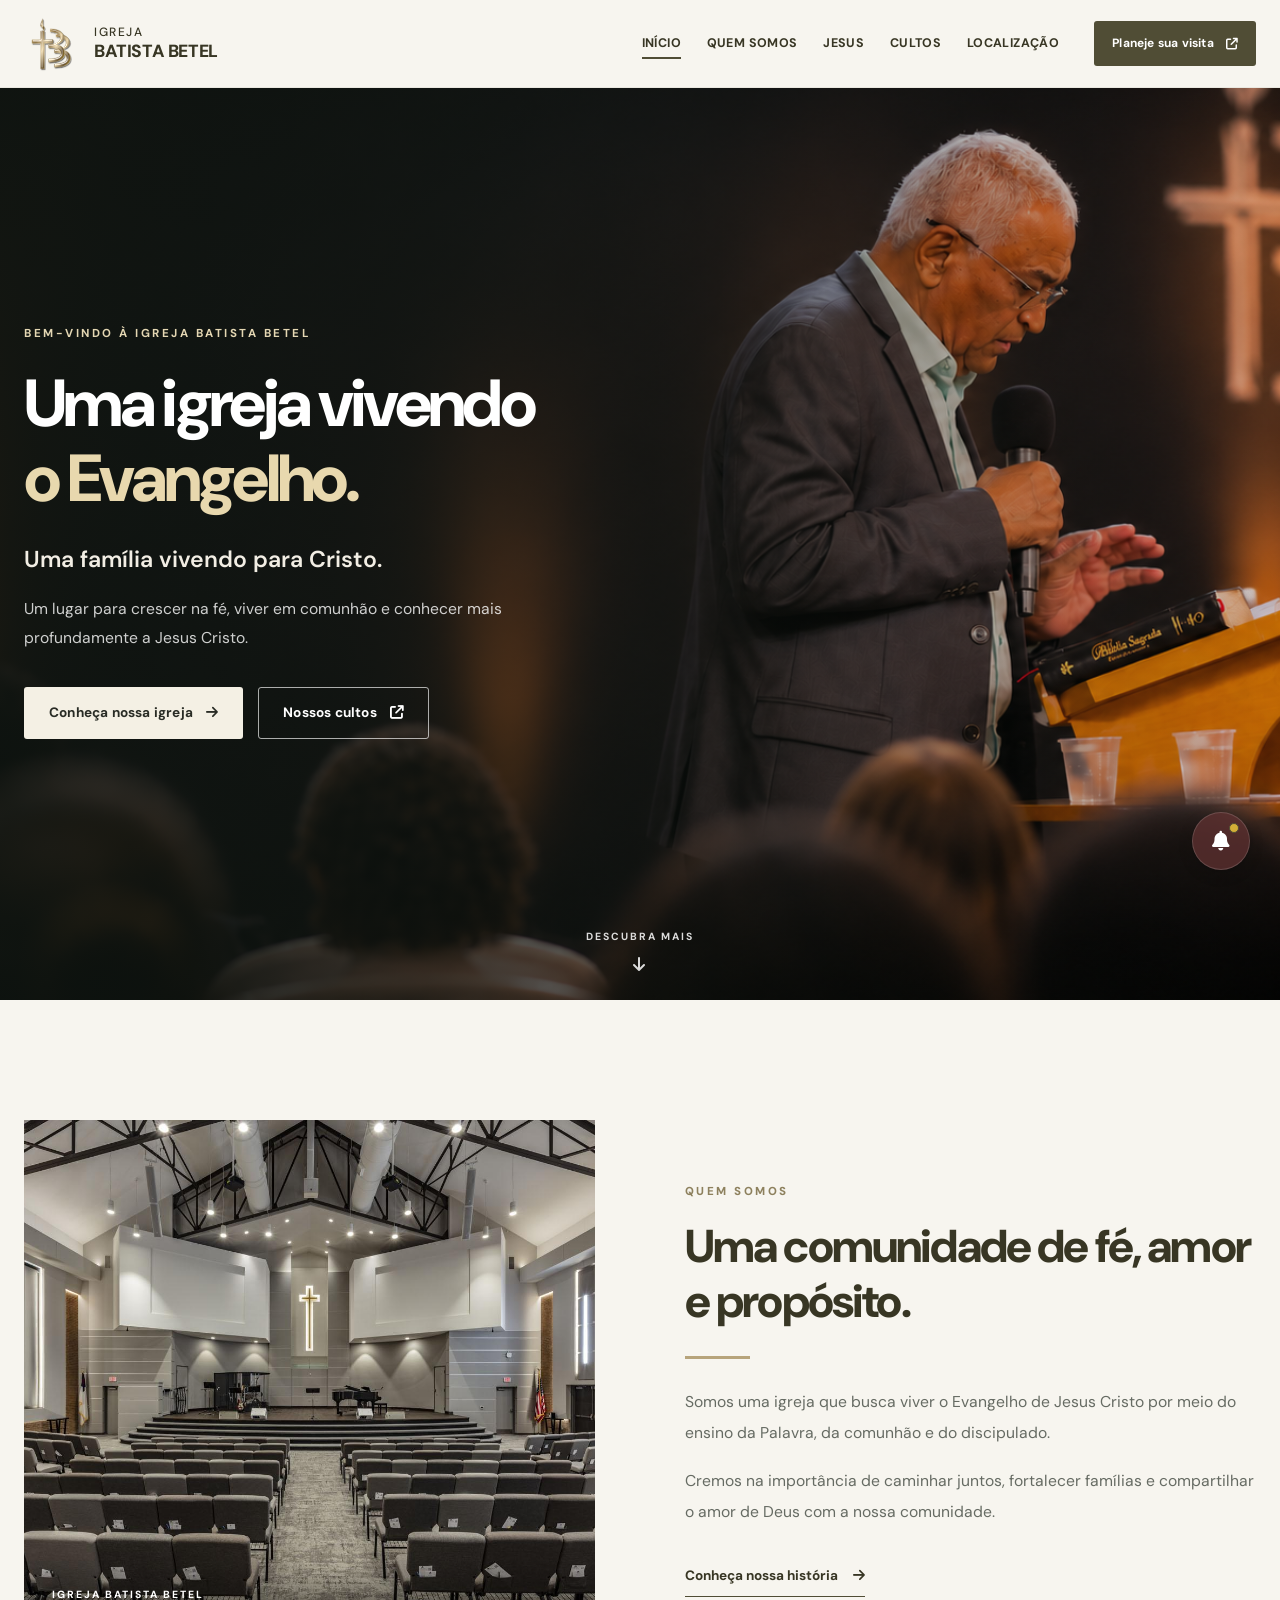
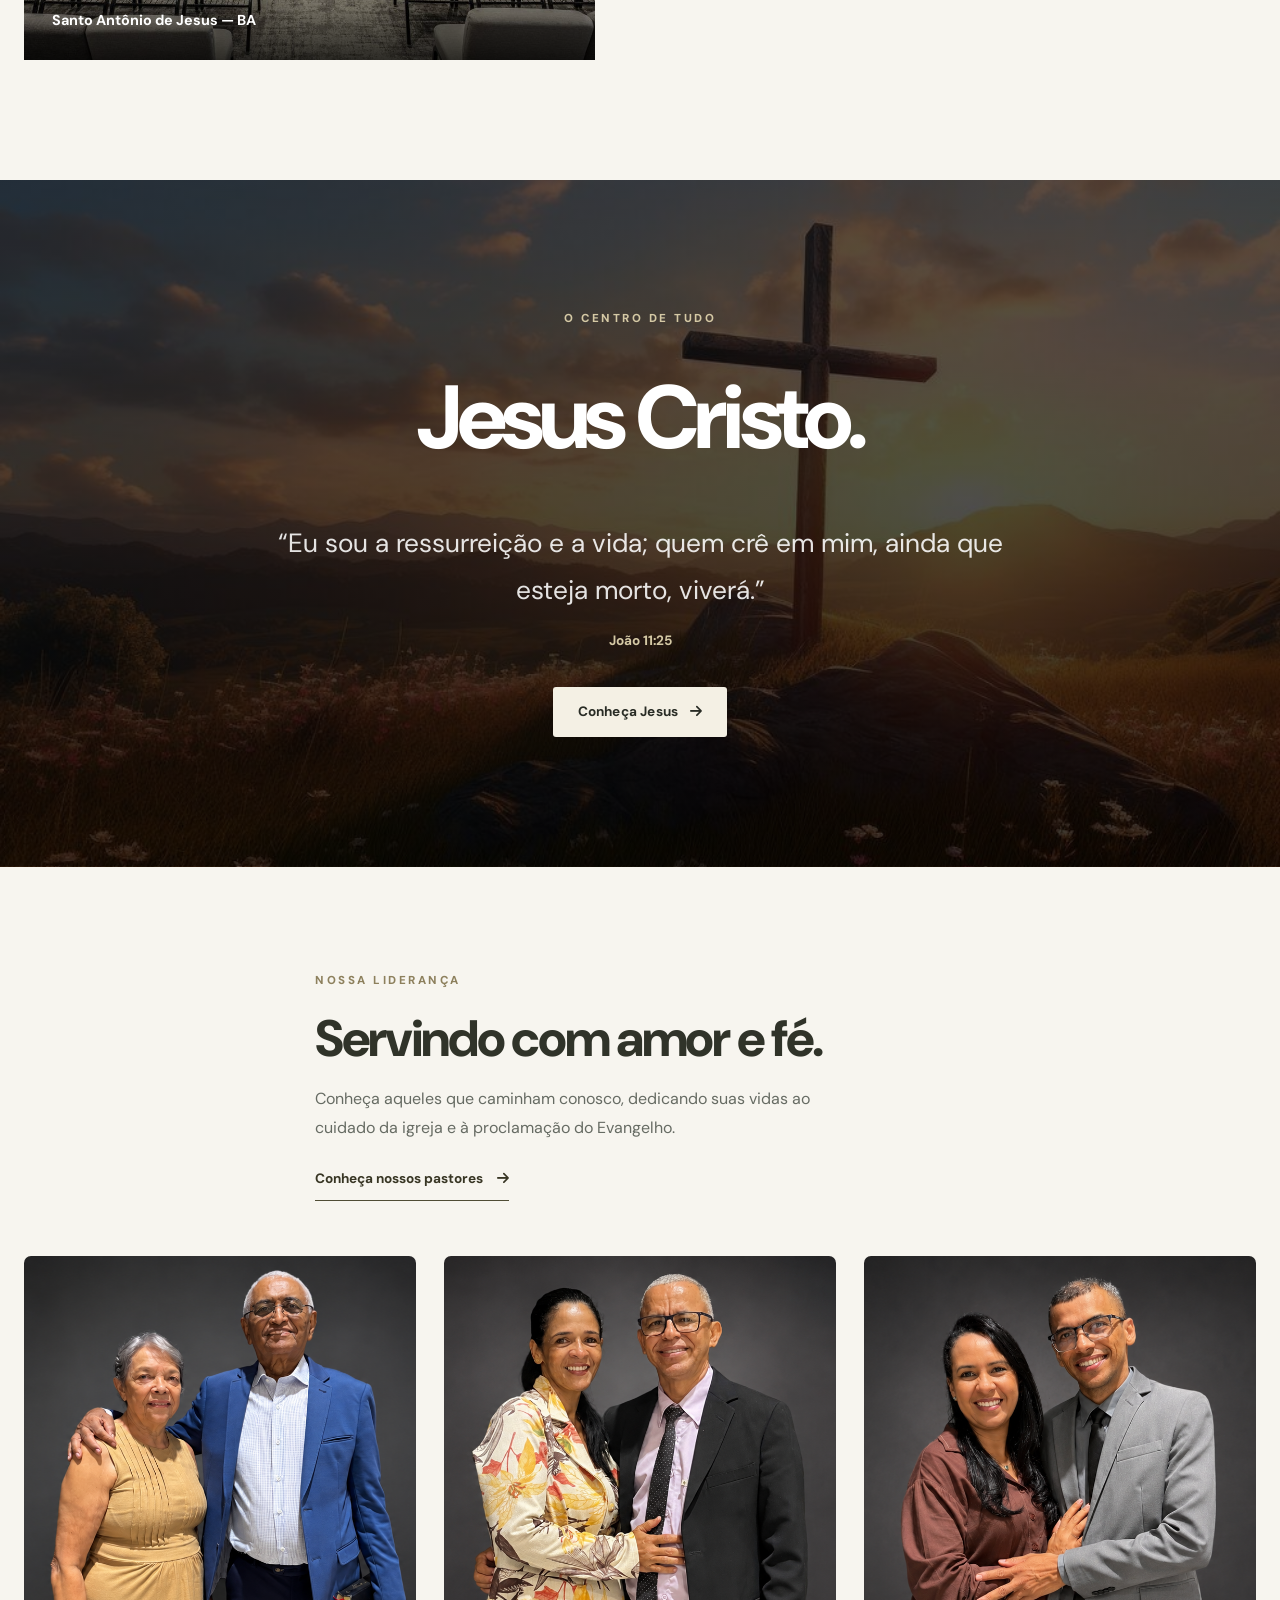
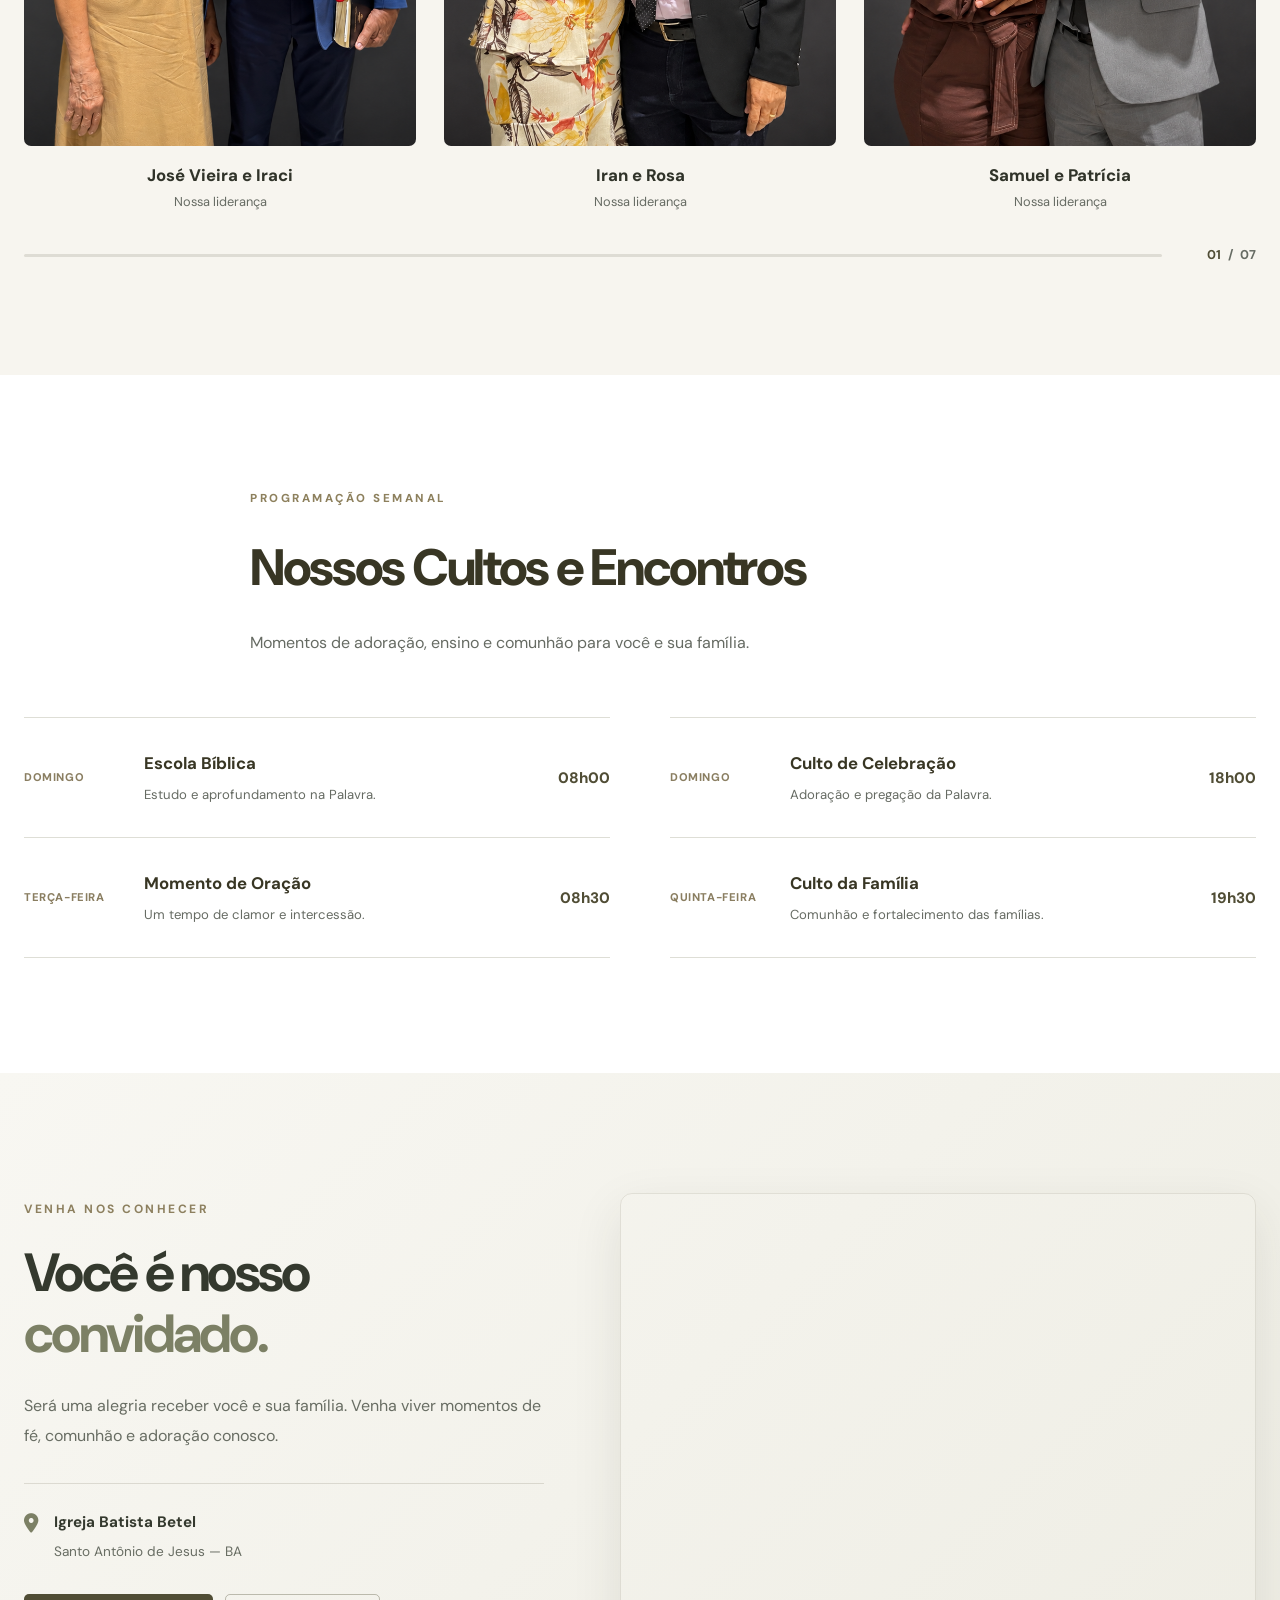
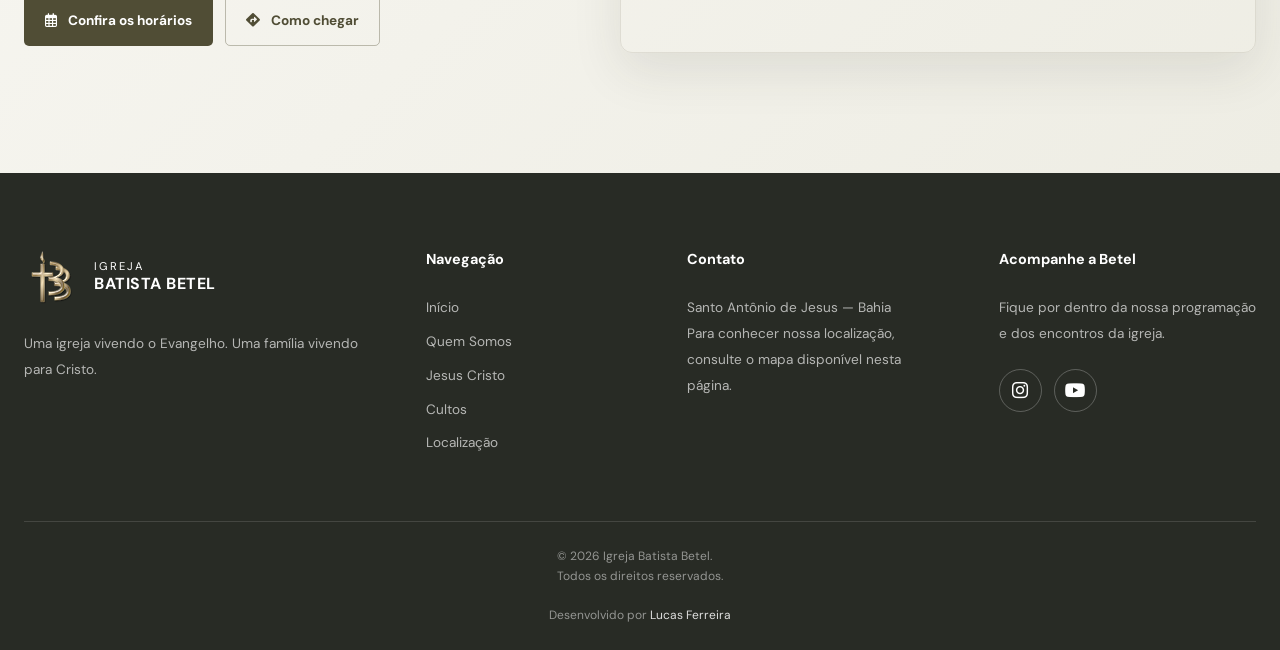
==== commit f289ed82: "Alterado foto da hero, criado as demais paginas e corrigido bugs" ====
--- a/index.html
+++ b/index.html
@@ -130,14 +130,18 @@
 
             <!-- MENU MOBILE -->
             <button
-                id="menu-toggle"
-                class="menu-toggle"
-                type="button"
-                aria-label="Abrir menu"
-                aria-expanded="false"
-                aria-controls="menu-principal"
-            >
-                <i class="fa-solid fa-bars" aria-hidden="true"></i>
+    id="menu-toggle"
+    class="menu-toggle"
+    type="button"
+    aria-label="Abrir menu"
+    aria-controls="menu-principal"
+    aria-expanded="false"
+>
+    <span class="menu-icon" aria-hidden="true">
+        <span class="menu-line"></span>
+        <span class="menu-line"></span>
+        <span class="menu-line"></span>
+    </span>
             </button>
 
         </div>
@@ -172,8 +176,10 @@
                 </span>
 
                 <h1>
-                    Uma igreja vivendo
-                    <span>o Evangelho.</span>
+                Uma igreja vivendo
+                <span class="hero-paint" data-text="o Evangelho.">
+                    o Evangelho.
+                </span>
                 </h1>
 
                 <p class="hero-subtitulo">
@@ -230,7 +236,7 @@
 
             <div class="container institucional-grid">
 
-                <div class="institucional-imagem">
+                <div class="institucional-imagem scroll-reveal" >
 
                     <img
                         src="assets/images/centroIGRJ.jpg"
@@ -248,7 +254,7 @@
                 </div>
 
 
-                <div class="institucional-conteudo">
+                <div class="institucional-conteudo scroll-reveal">
 
                     <span class="section-etiqueta">
                         QUEM SOMOS
@@ -290,9 +296,9 @@
              03. JESUS
         ======================================= -->
 
-        <section id="jesus" class="mensagem-section">
-
-            <div class="container mensagem-conteudo">
+        <section id="jesus" class="mensagem-section ">
+
+            <div class="container mensagem-conteudo scroll-reveal">
 
                 <span class="section-etiqueta">
                     O CENTRO DE TUDO
@@ -322,6 +328,7 @@
 
 
         
+        
         <!-- ==========================================
             03.5 NOSSOS PASTORES
         ========================================== -->
@@ -331,9 +338,10 @@
             <div class="container">
 
                 <!-- CABEÇALHO -->
+
                 <div class="pastores-header pop-out">
 
-                    <span class="pastores-etiqueta">
+                    <span class="section-etiqueta">
                         NOSSA LIDERANÇA
                     </span>
 
@@ -345,9 +353,20 @@
                         e à proclamação do Evangelho.
                     </p>
 
-                </div>
+                    <a href="pastores.html" class="link-institucional">
+                        Conheça nossos pastores
+
+                        <i
+                            class="fa-solid fa-arrow-right"
+                            aria-hidden="true"
+                        ></i>
+                    </a>
+
+                </div>
+
 
                 <!-- CARROSSEL -->
+
                 <div class="pastores-carrossel pop-out">
 
                     <div class="swiper pastores-swiper">
@@ -355,6 +374,7 @@
                         <div class="swiper-wrapper">
 
                             <!-- PASTOR 01 -->
+
                             <div class="swiper-slide">
 
                                 <article class="pastor-card">
@@ -364,6 +384,7 @@
                                             src="assets/images/pastor_jose_vieira.png"
                                             alt="José Vieira e Iraci"
                                             loading="lazy"
+                                            decoding="async"
                                         >
                                     </div>
 
@@ -376,7 +397,9 @@
 
                             </div>
 
+
                             <!-- PASTOR 02 -->
+
                             <div class="swiper-slide">
 
                                 <article class="pastor-card">
@@ -386,6 +409,7 @@
                                             src="assets/images/pastor_iran.png"
                                             alt="Iran e Rosa"
                                             loading="lazy"
+                                            decoding="async"
                                         >
                                     </div>
 
@@ -398,7 +422,9 @@
 
                             </div>
 
+
                             <!-- PASTOR 03 -->
+
                             <div class="swiper-slide">
 
                                 <article class="pastor-card">
@@ -408,6 +434,7 @@
                                             src="assets/images/pastor_samuel.png"
                                             alt="Samuel e Patrícia"
                                             loading="lazy"
+                                            decoding="async"
                                         >
                                     </div>
 
@@ -420,16 +447,20 @@
 
                             </div>
 
+
                             <!-- PASTOR 04 -->
+
                             <div class="swiper-slide">
 
                                 <article class="pastor-card">
 
                                     <div class="pastor-imagem">
+                                        <!-- FOTO PROVISÓRIA -->
                                         <img
                                             src="assets/images/pastor_jose_vieira.png"
-                                            alt="Neilton e Penha"
+                                            alt="Fotografia provisória da liderança"
                                             loading="lazy"
+                                            decoding="async"
                                         >
                                     </div>
 
@@ -439,9 +470,12 @@
                                     </div>
 
                                 </article>
+
                             </div>
 
+
                             <!-- PASTOR 05 -->
+
                             <div class="swiper-slide">
 
                                 <article class="pastor-card">
@@ -451,6 +485,7 @@
                                             src="assets/images/pastor_alan.png"
                                             alt="Alan e Damares"
                                             loading="lazy"
+                                            decoding="async"
                                         >
                                     </div>
 
@@ -463,7 +498,9 @@
 
                             </div>
 
+
                             <!-- PASTOR 06 -->
+
                             <div class="swiper-slide">
 
                                 <article class="pastor-card">
@@ -473,6 +510,7 @@
                                             src="assets/images/pastor_nei.png"
                                             alt="Nei e Marina"
                                             loading="lazy"
+                                            decoding="async"
                                         >
                                     </div>
 
@@ -485,7 +523,9 @@
 
                             </div>
 
+
                             <!-- PASTOR 07 -->
+
                             <div class="swiper-slide">
 
                                 <article class="pastor-card">
@@ -495,6 +535,7 @@
                                             src="assets/images/pastor_daniel.png"
                                             alt="Daniel e Ane"
                                             loading="lazy"
+                                            decoding="async"
                                         >
                                     </div>
 
@@ -507,43 +548,61 @@
 
                             </div>
 
+                        </div>
+
                     </div>
 
-                    <!-- NAVEGAÇÃO -->
-                    <div class="pastores-navegacao">
-
-                        <button
-                            class="pastores-prev"
-                            type="button"
-                            aria-label="Pastor anterior"
+
+                    <!-- SETAS DESKTOP -->
+
+                    <button
+                        class="pastores-prev"
+                        type="button"
+                        aria-label="Pastor anterior"
+                    >
+                        <i
+                            class="fa-solid fa-arrow-left"
+                            aria-hidden="true"
+                        ></i>
+                    </button>
+
+                    <button
+                        class="pastores-next"
+                        type="button"
+                        aria-label="Próximo pastor"
+                    >
+                        <i
+                            class="fa-solid fa-arrow-right"
+                            aria-hidden="true"
+                        ></i>
+                    </button>
+
+
+                    <!-- PROGRESSO -->
+
+                    <div class="pastores-controles">
+
+                        <div
+                            class="pastores-progresso"
+                            aria-hidden="true"
                         >
-                            <i class="fa-solid fa-arrow-left"></i>
-                        </button>
-
-                        <button
-                            class="pastores-next"
-                            type="button"
-                            aria-label="Próximo pastor"
-                        >
-                            <i class="fa-solid fa-arrow-right"></i>
-                        </button>
+                            <span class="pastores-progresso-barra"></span>
+                        </div>
+
+                        <div class="pastores-contador">
+                            <span class="pastores-atual">01</span>
+                            <span class="pastores-separador">/</span>
+                            <span class="pastores-total">07</span>
+                        </div>
 
                     </div>
 
-                    <!-- BOTÃO CONHEÇA MAIS -->
-
-                    <div class="pastores-mais">
-                        <a href="pastores.html" class="pastores-btn">
-                            Conheça nossos pastores
-                            <i class="fa-solid fa-arrow-right" aria-hidden="true"></i>
-                        </a>
-                    </div>
-
                 </div>
 
             </div>
 
         </section>
+
 
 
 
@@ -556,7 +615,7 @@
 
             <div class="container">
 
-                <div class="section-cabecalho">
+                <div class="section-cabecalho scroll-reveal">
 
                     <span class="section-etiqueta">
                         PROGRAMAÇÃO SEMANAL
@@ -574,7 +633,7 @@
 
                 <div class="programacao-grid">
 
-                    <article class="programacao-item">
+                    <article class="programacao-item scroll-reveal">
 
                         <span class="programacao-dia">DOMINGO</span>
 
@@ -588,7 +647,7 @@
                     </article>
 
 
-                    <article class="programacao-item">
+                    <article class="programacao-item scroll-reveal">
 
                         <span class="programacao-dia">DOMINGO</span>
 
@@ -602,7 +661,7 @@
                     </article>
 
 
-                    <article class="programacao-item">
+                    <article class="programacao-item scroll-reveal">
 
                         <span class="programacao-dia">TERÇA-FEIRA</span>
 
@@ -616,7 +675,7 @@
                     </article>
 
 
-                    <article class="programacao-item">
+                    <article class="programacao-item scroll-reveal">
 
                         <span class="programacao-dia">QUINTA-FEIRA</span>
 
@@ -830,12 +889,13 @@
 
                 <span>
                     © <span id="ano-atual">2026</span>
-                    Igreja Batista Betel. Todos os direitos reservados.
+                    Igreja Batista Betel. <br/>Todos os direitos reservados.
                 </span>
 
                 <span>
-                    Uma família vivendo para Cristo.
+                    Desenvolvido por <a href="https://www.instagram.com/" target="_blank" rel="noopener noreferrer">Lucas Ferreira</a>
                 </span>
+                
 
             </div>
 
--- a/assets/css/global.css
+++ b/assets/css/global.css
@@ -1,10 +1,13 @@
 
 /* ==========================================================
    IGREJA BATISTA BETEL
-   GLOBAL.CSS — NOVA IDENTIDADE INSTITUCIONAL
-========================================================== */
-
-/* 01. VARIÁVEIS */
+   GLOBAL.CSS — IDENTIDADE INSTITUCIONAL
+========================================================== */
+
+
+/* ==========================================================
+   01. VARIÁVEIS
+========================================================== */
 
 :root {
     --color-primary: #504d35;
@@ -19,7 +22,7 @@
     --text-secondary: #666b63;
     --text-light: #ffffff;
 
-    --font-primary:"DM Sans", sans-serif;
+    --font-primary: "DM Sans", sans-serif;
 
     --container-width: 1240px;
     --header-height: 88px;
@@ -27,7 +30,10 @@
     --transition: 0.3s ease;
 }
 
-/* 02. RESET */
+
+/* ==========================================================
+   02. RESET E CONFIGURAÇÕES GERAIS
+========================================================== */
 
 *,
 *::before,
@@ -90,7 +96,10 @@
     margin-inline: auto;
 }
 
-/* 03. BOTÕES GLOBAIS */
+
+/* ==========================================================
+   03. BOTÕES E ELEMENTOS GLOBAIS
+========================================================== */
 
 .btn {
     display: inline-flex;
@@ -131,7 +140,7 @@
 
 .btn-contorno {
     color: #ffffff;
-    border-color: rgba(255,255,255,0.65);
+    border-color: rgba(255, 255, 255, 0.65);
     background: transparent;
 }
 
@@ -151,19 +160,26 @@
     text-transform: uppercase;
 }
 
-/* 04. HEADER */
+
+/* ==========================================================
+   04. HEADER E NAVEGAÇÃO
+========================================================== */
 
 .site-header {
     position: fixed;
     top: 0;
     left: 0;
-    z-index: 1000;
+    right: 0;
+
+    z-index: 5000;
 
     width: 100%;
     height: var(--header-height);
 
-    background: rgba(247,245,239,0.97);
-    border-bottom: 1px solid rgba(80,77,53,0.08);
+    background: rgb(247, 245, 239);
+    border-bottom: 1px solid rgba(80, 77, 53, 0.08);
+
+    isolation: isolate;
 
     transition:
         box-shadow var(--transition),
@@ -171,19 +187,20 @@
 }
 
 .site-header.scrolled {
-    background: rgba(247,245,239,0.98);
-    box-shadow: 0 6px 24px rgba(0,0,0,0.06);
+    box-shadow: 0 6px 24px rgba(0, 0, 0, 0.075);
 }
 
 .header-container {
     display: flex;
     align-items: center;
     justify-content: space-between;
+
     height: 100%;
     gap: 24px;
 }
 
-/* LOGO */
+
+/* Logo */
 
 .logo {
     display: inline-flex;
@@ -201,6 +218,7 @@
 .logo-texto {
     display: flex;
     flex-direction: column;
+
     line-height: 1.25;
     text-transform: uppercase;
     color: var(--color-primary-dark);
@@ -218,7 +236,8 @@
     letter-spacing: -0.4px;
 }
 
-/* NAVEGAÇÃO DESKTOP */
+
+/* Navegação desktop */
 
 .menu-principal {
     display: flex;
@@ -235,6 +254,7 @@
 .menu-lista a {
     position: relative;
     display: inline-block;
+
     padding: 10px 0;
 
     font-size: 0.78rem;
@@ -243,21 +263,25 @@
     letter-spacing: 0.4px;
 
     color: var(--color-primary-dark);
+
     transition: color var(--transition);
 }
 
 .menu-lista a::after {
     content: "";
+
     position: absolute;
     left: 0;
     bottom: 4px;
 
     width: 100%;
     height: 2px;
+
     background: var(--color-primary);
 
     transform: scaleX(0);
     transform-origin: left;
+
     transition: transform var(--transition);
 }
 
@@ -266,6 +290,9 @@
     transform: scaleX(1);
 }
 
+
+/* Botão do header */
+
 .btn-header {
     min-height: 44px;
     padding: 12px 17px;
@@ -281,22 +308,116 @@
     background: var(--color-primary-dark);
 }
 
+
+/* ==========================================================
+   05. MENU MOBILE — BOTÃO HAMBÚRGUER ANIMADO
+========================================================== */
+
 .menu-toggle {
+    position: relative;
+    z-index: 10;
+
     display: none;
     align-items: center;
     justify-content: center;
 
-    width: 44px;
-    height: 44px;
-
-    border: 0;
+    width: 48px;
+    height: 48px;
+    flex-shrink: 0;
+
+    padding: 0;
+
+    border: none;
     background: transparent;
     color: var(--color-primary-dark);
 
-    font-size: 1.5rem;
-}
-
-/* 05. FOOTER */
+    cursor: pointer;
+    touch-action: manipulation;
+    -webkit-tap-highlight-color: transparent;
+}
+
+/* Ícone */
+
+.menu-icon {
+    position: relative;
+    display: block;
+
+    width: 28px;
+    height: 24px;
+
+    transform: rotate(0deg);
+
+    transition: transform 0.65s
+        cubic-bezier(0.68, -0.3, 0.25, 1.3);
+}
+
+/* Linhas */
+
+.menu-line {
+    position: absolute;
+    left: 0;
+
+    display: block;
+
+    width: 100%;
+    height: 2.5px;
+
+    border-radius: 5px;
+    background: currentColor;
+
+    transform-origin: center;
+
+    transition:
+        top 0.45s ease,
+        transform 0.45s ease,
+        opacity 0.2s ease;
+}
+
+.menu-line:nth-child(1) {
+    top: 2px;
+}
+
+.menu-line:nth-child(2) {
+    top: 11px;
+}
+
+.menu-line:nth-child(3) {
+    top: 20px;
+}
+
+/* Estado aberto: giro horário */
+
+.menu-toggle.ativo .menu-icon {
+    transform: rotate(360deg);
+}
+
+/* Forma o X */
+
+.menu-toggle.ativo .menu-line:nth-child(1) {
+    top: 11px;
+    transform: rotate(45deg);
+}
+
+.menu-toggle.ativo .menu-line:nth-child(2) {
+    opacity: 0;
+    transform: scaleX(0);
+}
+
+.menu-toggle.ativo .menu-line:nth-child(3) {
+    top: 11px;
+    transform: rotate(-45deg);
+}
+
+.menu-toggle:focus-visible {
+    outline: 3px solid var(--color-accent);
+    outline-offset: 3px;
+    border-radius: 5px;
+}
+
+
+/* ==========================================================
+   06. FOOTER
+========================================================== */
 
 .site-footer {
     padding-top: 75px;
@@ -308,9 +429,11 @@
     display: grid;
     grid-template-columns: 1.35fr 0.8fr 1fr 1fr;
     gap: 55px;
-
     padding-bottom: 65px;
 }
+
+
+/* Logo do rodapé */
 
 .footer-logo {
     display: inline-flex;
@@ -341,9 +464,11 @@
     letter-spacing: 0.5px;
 }
 
+
+/* Colunas */
+
 .footer-coluna h3 {
     margin-bottom: 24px;
-
     color: #ffffff;
     font-size: 0.9rem;
     font-weight: 700;
@@ -351,7 +476,7 @@
 
 .footer-coluna p,
 .footer-coluna li {
-    color: rgba(255,255,255,0.66);
+    color: rgba(255, 255, 255, 0.66);
     font-size: 0.85rem;
     line-height: 1.9;
 }
@@ -368,6 +493,9 @@
     color: #ffffff;
 }
 
+
+/* Redes sociais */
+
 .footer-redes {
     display: flex;
     align-items: center;
@@ -383,7 +511,7 @@
     width: 43px;
     height: 43px;
 
-    border: 1px solid rgba(255,255,255,0.25);
+    border: 1px solid rgba(255, 255, 255, 0.25);
     border-radius: 50%;
 
     color: #ffffff;
@@ -399,31 +527,43 @@
     border-color: var(--color-primary);
 }
 
+
+/* Faixa inferior */
+
 .footer-inferior {
     display: flex;
+    flex-direction: column;
     align-items: center;
     justify-content: space-between;
     gap: 20px;
 
     padding: 25px 0;
 
-    border-top: 1px solid rgba(255,255,255,0.13);
-
-    color: rgba(255,255,255,0.5);
+    border-top: 1px solid rgba(255, 255, 255, 0.13);
+
+    color: rgba(255, 255, 255, 0.5);
     font-size: 0.75rem;
 }
 
-
-/* ==========================================================
-   06. BOTÃO FLUTUANTE — AVISOS
-   IDENTIDADE INSTITUCIONAL
+.footer-inferior a {
+    color: rgba(255, 255, 255, 0.85);
+    transition: color var(--transition);
+}
+
+.footer-inferior a:hover {
+    color: #ffffff;
+}
+
+
+/* ==========================================================
+   07. BOTÃO FLUTUANTE — AVISOS
 ========================================================== */
 
 .btn-flutuante {
     position: fixed;
     right: 30px;
     bottom: 30px;
-    z-index: 1100;
+    z-index: 5100;
 
     display: flex;
     align-items: center;
@@ -436,9 +576,11 @@
     border-radius: 50%;
 
     background-color: rgba(100, 51, 51, 0.726);
+
     backdrop-filter: blur(8px);
+    -webkit-backdrop-filter: blur(8px);
+
     color: #ffffff;
-
     font-size: 1.25rem;
 
     box-shadow:
@@ -451,18 +593,11 @@
         transform 0.3s ease;
 }
 
-/* HOVER */
-
 .btn-flutuante:hover {
     background-color: var(--color-primary-dark);
-
     transform: translateY(-4px);
-
-    box-shadow:
-        0 8px 24px rgba(0, 0, 0, 0.18);
-}
-
-/* ÍCONE */
+    box-shadow: 0 8px 24px rgba(0, 0, 0, 0.18);
+}
 
 .btn-flutuante i {
     display: block;
@@ -472,8 +607,6 @@
 .btn-flutuante:hover i {
     transform: rotate(-12deg);
 }
-
-/* INDICADOR DE NOVOS AVISOS */
 
 .aviso-notificacao {
     position: absolute;
@@ -495,65 +628,24 @@
     border-color: var(--color-primary-dark);
 }
 
-/* ESTADO ATIVO — MODAL ABERTO */
-
 .btn-flutuante[aria-expanded="true"] {
     background-color: var(--color-primary-dark);
 }
 
-/* ACESSIBILIDADE */
-
 .btn-flutuante:focus-visible {
-    outline: 3px solid #ffc401;
+    outline: 3px solid var(--color-accent);
     outline-offset: 4px;
 }
 
-/* ==========================================================
-   RESPONSIVIDADE
-========================================================== */
-
-@media (max-width: 650px) {
-
-    .btn-flutuante {
-        right: 18px;
-        bottom: 20px;
-
-        width: 52px;
-        height: 52px;
-
-        font-size: 1.15rem;
-    }
-
-    .aviso-notificacao {
-        top: 9px;
-        right: 9px;
-    }
-
-}
-
-/* REDUZIR ANIMAÇÕES */
-
-@media (prefers-reduced-motion: reduce) {
-
-    .btn-flutuante,
-    .btn-flutuante i {
-        transition: none;
-    }
-
-    .btn-flutuante:hover,
-    .btn-flutuante:hover i {
-        transform: none;
-    }
-
-}
-
-
-/* 07. MODAL DE AVISOS */
+
+/* ==========================================================
+   08. MODAL DE AVISOS
+========================================================== */
 
 .modal-overlay {
     position: fixed;
     inset: 0;
-    z-index: 2000;
+    z-index: 6000;
 
     display: flex;
     align-items: center;
@@ -561,7 +653,7 @@
 
     padding: 20px;
 
-    background: rgba(12,16,12,0.72);
+    background: rgba(12, 16, 12, 0.72);
 
     opacity: 0;
     visibility: hidden;
@@ -586,8 +678,11 @@
     background: #ffffff;
     border-radius: 10px;
 
-    box-shadow: 0 25px 70px rgba(0,0,0,0.25);
-}
+    box-shadow: 0 25px 70px rgba(0, 0, 0, 0.25);
+}
+
+
+/* Cabeçalho do modal */
 
 .modal-header {
     display: flex;
@@ -596,7 +691,6 @@
     gap: 20px;
 
     padding: 26px 30px;
-
     border-bottom: 1px solid #e7e7e2;
 }
 
@@ -609,7 +703,6 @@
     display: flex;
     align-items: center;
     justify-content: center;
-
     flex-shrink: 0;
 
     width: 36px;
@@ -621,6 +714,9 @@
     background: #f0f0eb;
     color: var(--color-primary-dark);
 }
+
+
+/* Conteúdo */
 
 .modal-body {
     display: flex;
@@ -631,16 +727,18 @@
 
 .aviso-card {
     padding: 22px;
+
     border: 1px solid #e6e8e1;
     border-radius: 7px;
+
     background: #fafaf7;
 }
 
 .aviso-tag {
     display: inline-block;
     margin-bottom: 12px;
+
     color: #857452;
-
     font-size: 0.7rem;
     font-weight: 800;
     letter-spacing: 1px;
@@ -658,6 +756,9 @@
     line-height: 1.8;
 }
 
+
+/* Rodapé do modal */
+
 .modal-footer {
     display: flex;
     justify-content: flex-end;
@@ -673,9 +774,102 @@
     background: var(--color-primary-dark);
 }
 
-/* 08. RESPONSIVIDADE */
+
+/* ==========================================================
+   SCROLL REVEAL — SISTEMA GLOBAL
+========================================================== */
+
+.scroll-reveal {
+    --reveal-duration: 1s;
+    --reveal-delay: 0s;
+    --reveal-distance: 40px;
+    --reveal-easing: cubic-bezier(0.22, 1, 0.36, 1);
+
+    opacity: 1;
+    transform: none;
+}
+
+/* Estado inicial */
+
+html.reveal-ready .scroll-reveal {
+    opacity: 0;
+    transform: translateY(var(--reveal-distance));
+
+    transition:
+        opacity var(--reveal-duration) var(--reveal-easing),
+        transform var(--reveal-duration) var(--reveal-easing);
+
+    transition-delay: var(--reveal-delay);
+}
+
+/* Direções */
+
+html.reveal-ready .scroll-reveal.reveal-left {
+    transform: translateX(calc(var(--reveal-distance) * -1));
+}
+
+html.reveal-ready .scroll-reveal.reveal-right {
+    transform: translateX(var(--reveal-distance));
+}
+
+html.reveal-ready .scroll-reveal.reveal-zoom {
+    transform: scale(0.9);
+}
+
+/* Estado final — após entrar na tela */
+
+html.reveal-ready .scroll-reveal.reveal-visible,
+html.reveal-ready .scroll-reveal.reveal-left.reveal-visible,
+html.reveal-ready .scroll-reveal.reveal-right.reveal-visible,
+html.reveal-ready .scroll-reveal.reveal-zoom.reveal-visible {
+    opacity: 1;
+    transform: none;
+}
+
+/* Velocidades */
+
+.reveal-fast {
+    --reveal-duration: 0.5s;
+}
+
+.reveal-slow {
+    --reveal-duration: 1.5s;
+}
+
+.reveal-slower {
+    --reveal-duration: 2s;
+}
+
+/* Atrasos */
+
+.reveal-delay-1 {
+    --reveal-delay: 0.15s;
+}
+
+.reveal-delay-2 {
+    --reveal-delay: 0.3s;
+}
+
+.reveal-delay-3 {
+    --reveal-delay: 0.45s;
+}
+
+.reveal-delay-4 {
+    --reveal-delay: 0.6s;
+}
+
+/* ==========================================================
+   09. RESPONSIVIDADE
+   BREAKPOINTS DO MAIOR PARA O MENOR
+========================================================== */
+
+
+/* ==========================================================
+   DESKTOP COMPACTO — ATÉ 1100PX
+========================================================== */
 
 @media (max-width: 1100px) {
+
     .menu-principal {
         gap: 18px;
     }
@@ -692,9 +886,16 @@
         grid-template-columns: repeat(2, minmax(0, 1fr));
         gap: 40px;
     }
-}
+
+}
+
+
+/* ==========================================================
+   TABLET / MENU MOBILE — ATÉ 840PX
+========================================================== */
 
 @media (max-width: 840px) {
+
     :root {
         --header-height: 74px;
     }
@@ -716,29 +917,36 @@
         font-size: 0.65rem;
     }
 
+    /* Botão mobile */
+
     .menu-toggle {
         display: inline-flex;
-        z-index: 1002;
-    }
+        pointer-events: auto;
+    }
+
+    /* Painel mobile */
 
     .menu-principal {
-        position: fixed;
-        top: var(--header-height);
+        position: absolute;
+        top: 100%;
         left: 0;
         right: 0;
+
+        z-index: 2;
 
         display: flex;
         flex-direction: column;
         align-items: stretch;
         gap: 25px;
 
+        width: 100%;
         max-height: calc(100dvh - var(--header-height));
         overflow-y: auto;
 
         padding: 28px 24px 35px;
 
         background: #f7f5ef;
-        box-shadow: 0 20px 35px rgba(0,0,0,0.1);
+        box-shadow: 0 20px 35px rgba(0, 0, 0, 0.1);
 
         opacity: 0;
         visibility: hidden;
@@ -756,6 +964,7 @@
         opacity: 1;
         visibility: visible;
         pointer-events: auto;
+
         transform: translateY(0);
     }
 
@@ -766,7 +975,7 @@
     }
 
     .menu-lista li {
-        border-bottom: 1px solid rgba(80,77,53,0.12);
+        border-bottom: 1px solid rgba(80, 77, 53, 0.12);
     }
 
     .menu-lista a {
@@ -786,9 +995,40 @@
     .footer-grid {
         grid-template-columns: repeat(2, minmax(0, 1fr));
     }
-}
+
+}
+
+
+/* ==========================================================
+   MOBILE — ATÉ 650PX
+========================================================== */
+
+@media (max-width: 650px) {
+
+    .btn-flutuante {
+        right: 18px;
+        bottom: 20px;
+
+        width: 52px;
+        height: 52px;
+
+        font-size: 1.15rem;
+    }
+
+    .aviso-notificacao {
+        top: 9px;
+        right: 9px;
+    }
+
+}
+
+
+/* ==========================================================
+   MOBILE — ATÉ 600PX
+========================================================== */
 
 @media (max-width: 600px) {
+
     .footer-grid {
         grid-template-columns: 1fr;
         gap: 35px;
@@ -805,10 +1045,7 @@
     }
 
     .btn-flutuante {
-        right: 18px;
         bottom: 18px;
-        width: 52px;
-        height: 52px;
     }
 
     .modal-header,
@@ -819,9 +1056,16 @@
     .modal-footer {
         padding: 0 22px 22px;
     }
-}
+
+}
+
+
+/* ==========================================================
+   10. ACESSIBILIDADE — REDUÇÃO DE MOVIMENTO
+========================================================== */
 
 @media (prefers-reduced-motion: reduce) {
+
     html {
         scroll-behavior: auto;
     }
@@ -834,4 +1078,5 @@
         transition-duration: 0.01ms !important;
         scroll-behavior: auto !important;
     }
-}
+
+}
--- a/assets/css/home.css
+++ b/assets/css/home.css
@@ -4,40 +4,126 @@
    HOME.CSS — PÁGINA INICIAL
 ========================================================== */
 
-/* 01. HERO */
-
-
-/* ==========================================================
-   HERO — IGREJA BATISTA BETEL
-   DESIGN INSTITUCIONAL
-========================================================== */
-
-
-/* 01. ESTRUTURA PRINCIPAL */
+
+/* ==========================================================
+   01. HERO
+========================================================== */
+
+/* ==========================================================
+   HERO — PINTURA CINEMATOGRÁFICA
+========================================================== */
+
+.hero-paint {
+    --paint-color: #e8d8ae;
+    --paint-duration: 2.4s;
+    --paint-delay: 0.6s;
+
+    position: relative;
+    display: inline-block;
+
+    color: rgba(255, 255, 255, 0.38);
+}
+
+/* Camada dourada que será revelada */
+
+.hero-paint::before {
+    content: attr(data-text);
+
+    position: absolute;
+    inset: 0;
+
+    color: var(--paint-color);
+    white-space: nowrap;
+
+    clip-path: inset(0 100% 0 0);
+
+    animation:
+        heroPaintReveal var(--paint-duration)
+        cubic-bezier(0.65, 0, 0.25, 1)
+        var(--paint-delay)
+        forwards;
+}
+
+/* Camada de brilho que percorre o texto */
+
+.hero-paint::after {
+    content: attr(data-text);
+
+    position: absolute;
+    inset: 0;
+
+    color: transparent;
+    white-space: nowrap;
+
+    background: linear-gradient(
+        90deg,
+        transparent 0%,
+        rgba(255, 255, 255, 0.15) 35%,
+        rgba(255, 249, 220, 1) 50%,
+        rgba(255, 255, 255, 0.15) 65%,
+        transparent 100%
+    );
+
+    background-size: 250% 100%;
+    background-position: 100% 0;
+
+    -webkit-background-clip: text;
+    background-clip: text;
+
+    opacity: 0;
+
+    animation:
+        heroPaintLight var(--paint-duration)
+        ease-in-out
+        var(--paint-delay)
+        forwards;
+}
+
+/* Revelação progressiva da cor */
+
+@keyframes heroPaintReveal {
+    0% {
+        clip-path: inset(0 100% 0 0);
+    }
+
+    100% {
+        clip-path: inset(0 0 0 0);
+    }
+}
+
+/* Reflexo luminoso */
+
+@keyframes heroPaintLight {
+    0% {
+        opacity: 0;
+        background-position: 100% 0;
+    }
+
+    15% {
+        opacity: 1;
+    }
+
+    75% {
+        opacity: 1;
+    }
+
+    100% {
+        opacity: 0;
+        background-position: 0% 0;
+    }
+}
 
 .hero {
     position: relative;
     isolation: isolate;
-
-    width: 100%;
-    min-height: 100vh;
-    min-height: 100svh;
-
     display: flex;
     align-items: center;
-
-    padding:
-        calc(var(--header-height) + 70px)
-        0
-        100px;
-
+    width: 100%;
+    min-height: 1000px;
+    padding: calc(var(--header-height) + 70px) 0 100px;
     overflow: hidden;
-
     background-color: #222820;
 }
-
-
-/* 02. IMAGEM DE FUNDO */
 
 .hero-background {
     position: absolute;
@@ -55,164 +141,105 @@
         url("../images/banner.png");
 
     background-size: cover;
-    background-position: center center;
+    background-position: center;
     background-repeat: no-repeat;
 }
-
-
-/* 03. CONTAINER CENTRALIZADO */
 
 .hero-container {
     position: relative;
     z-index: 1;
 
-    width: min(
-        calc(100% - 48px),
-        1240px
-    );
-
-    margin-left: auto;
-    margin-right: auto;
-
     display: flex;
     align-items: center;
     justify-content: flex-start;
-}
-
-
-/* 04. CONTEÚDO */
+
+    width: min(calc(100% - 48px), 1240px);
+    margin-inline: auto;
+}
 
 .hero-conteudo {
     width: 100%;
     max-width: 720px;
-
     margin: 0;
     padding: 0;
-
     text-align: left;
     color: #ffffff;
 }
 
-
-/* 05. ETIQUETA SUPERIOR */
-
 .hero-etiqueta {
     display: inline-block;
-
     margin-bottom: 25px;
 
     color: #e4d7b3;
-
     font-size: 0.72rem;
     font-weight: 700;
     letter-spacing: 2.5px;
     line-height: 1.5;
 }
 
-
-/* 06. TÍTULO PRINCIPAL */
-
 .hero-conteudo h1 {
     max-width: 720px;
-
     margin: 0;
 
-    font-size: clamp(
-        3rem,
-        5.2vw,
-        5.2rem
-    );
-
+    color: #ffffff;
+    font-size: clamp(3rem, 5.2vw, 5.2rem);
     font-weight: 800;
     line-height: 1.12;
     letter-spacing: -0.055em;
-
-    color: #ffffff;
-
     text-wrap: balance;
 }
 
 .hero-conteudo h1 span {
     display: block;
-
-    color: #e4d7b3;
-}
-
-
-/* 07. SUBTÍTULO */
-
-.hero-subtitulo {
+    color: transparent;
+}
+
+.hero-subtitulo,
+.hero-destaque {
     margin-top: 26px;
 
-    font-size: clamp(
-        1.1rem,
-        1.8vw,
-        1.45rem
-    );
-
+    color: #f2eee4;
+    font-size: clamp(1.1rem, 1.8vw, 1.45rem);
     font-weight: 600;
     line-height: 1.5;
-
-    color: #f2eee4;
-}
-
-
-/* 08. DESCRIÇÃO */
+}
 
 .hero-descricao {
     max-width: 530px;
-
     margin-top: 17px;
 
+    color: rgba(255, 255, 255, 0.8);
     font-size: 0.98rem;
     font-weight: 400;
     line-height: 1.85;
-
-    color: rgba(
-        255,
-        255,
-        255,
-        0.8
-    );
-}
-
-
-/* 09. BOTÕES */
+}
 
 .hero-acoes {
     display: flex;
     align-items: center;
     flex-wrap: wrap;
-
     gap: 15px;
     margin-top: 35px;
 }
 
 .hero-acoes .btn {
-    min-height: 52px;
-
-    padding: 14px 24px;
-
-    font-size: 0.85rem;
-    font-weight: 700;
-
     display: inline-flex;
     align-items: center;
     justify-content: center;
-
     gap: 13px;
+
+    min-height: 52px;
+    padding: 14px 24px;
+    font-size: 0.85rem;
+    font-weight: 700;
 }
 
 .hero-acoes .btn i {
     font-size: 0.85rem;
 }
 
-
-/* 10. INDICADOR DE ROLAGEM */
-
 .hero-scroll {
     position: absolute;
-
     bottom: 28px;
     left: 50%;
     z-index: 2;
@@ -222,11 +249,9 @@
     display: flex;
     flex-direction: column;
     align-items: center;
-
     gap: 10px;
 
     color: rgba(255, 255, 255, 0.85);
-
     font-size: 0.65rem;
     font-weight: 700;
     letter-spacing: 2px;
@@ -236,7 +261,6 @@
 
 .hero-scroll i {
     font-size: 1rem;
-
     animation: hero-seta 2s ease-in-out infinite;
 }
 
@@ -252,176 +276,8 @@
 
 
 /* ==========================================================
-   TABLET — ATÉ 900PX
-========================================================== */
-
-@media (max-width: 900px) {
-
-    .hero {
-        padding:
-            calc(var(--header-height) + 65px)
-            0
-            100px;
-    }
-
-    .hero-container {
-        width: calc(100% - 48px);
-    }
-
-    .hero-conteudo {
-        max-width: 650px;
-    }
-
-    .hero-conteudo h1 {
-        font-size: clamp(
-            2.8rem,
-            6.5vw,
-            4.5rem
-        );
-    }
-
-    .hero-background {
-        background-position: 60% center;
-    }
-
-}
-
-
-/* ==========================================================
-   MOBILE — ATÉ 650PX
-========================================================== */
-
-@media (max-width: 650px) {
-
-    .hero {
-        min-height: 100svh;
-
-        padding:
-            calc(var(--header-height) + 55px)
-            0
-            85px;
-
-        align-items: center;
-    }
-
-    .hero-background {
-        background-image:
-            linear-gradient(
-                180deg,
-                rgba(15, 21, 17, 0.48) 0%,
-                rgba(15, 21, 17, 0.68) 45%,
-                rgba(15, 21, 17, 0.9) 100%
-            ),
-            url("../images/banner.png");
-
-        background-position: 58% center;
-    }
-
-    .hero-container {
-        width: calc(100% - 40px);
-
-        margin-left: auto;
-        margin-right: auto;
-    }
-
-    .hero-conteudo {
-        width: 100%;
-        max-width: 100%;
-    }
-
-    .hero-etiqueta {
-        margin-bottom: 22px;
-
-        font-size: 0.64rem;
-        letter-spacing: 1.8px;
-    }
-
-    .hero-conteudo h1 {
-        max-width: 100%;
-
-        font-size: clamp(
-            2.55rem,
-            10vw,
-            3.8rem
-        );
-
-        line-height: 1.12;
-        letter-spacing: -0.045em;
-    }
-
-    .hero-subtitulo {
-        margin-top: 24px;
-
-        font-size: 1.05rem;
-        line-height: 1.5;
-    }
-
-    .hero-descricao {
-        max-width: 100%;
-
-        margin-top: 15px;
-
-        font-size: 0.9rem;
-        line-height: 1.75;
-    }
-
-    .hero-acoes {
-        flex-direction: column;
-        align-items: stretch;
-
-        gap: 12px;
-        margin-top: 30px;
-    }
-
-    .hero-acoes .btn {
-        width: 100%;
-        min-height: 52px;
-    }
-
-    .hero-scroll {
-        bottom: 18px;
-        font-size: 0.6rem;
-    }
-
-}
-
-
-/* ==========================================================
-   TELAS PEQUENAS — ATÉ 380PX
-========================================================== */
-
-@media (max-width: 380px) {
-
-    .hero-conteudo h1 {
-        font-size: 2.35rem;
-    }
-
-    .hero-etiqueta {
-        font-size: 0.6rem;
-        letter-spacing: 1.2px;
-    }
-
-    .hero-descricao {
-        font-size: 0.85rem;
-    }
-
-}
-
-
-/* ==========================================================
-   ACESSIBILIDADE
-========================================================== */
-
-@media (prefers-reduced-motion: reduce) {
-
-    .hero-scroll i {
-        animation: none;
-    }
-
-}
-
-
-/* 02. INSTITUCIONAL */
+   02. INSTITUCIONAL — QUEM SOMOS
+========================================================== */
 
 .institucional-section {
     padding: 120px 0;
@@ -448,19 +304,16 @@
 
 .institucional-imagem-legenda {
     position: absolute;
-    bottom: 0;
-    left: 0;
-    right: 0;
+    inset: auto 0 0;
 
     display: flex;
     flex-direction: column;
     gap: 5px;
-
     padding: 28px;
 
     background: linear-gradient(
         transparent,
-        rgba(0,0,0,0.75)
+        rgba(0, 0, 0, 0.75)
     );
 
     color: #ffffff;
@@ -524,10 +377,14 @@
     transform: translateX(5px);
 }
 
-/* 03. JESUS */
+
+/* ==========================================================
+   03. JESUS CRISTO
+========================================================== */
 
 .mensagem-section {
     padding: 130px 0;
+
     background-image:
         linear-gradient(
             rgba(22, 22, 22, 0.699),
@@ -539,10 +396,7 @@
     background-repeat: no-repeat;
     background-size: cover;
     color: #ffffff;
-    
-}
-
-
+}
 
 .mensagem-conteudo {
     display: flex;
@@ -565,7 +419,7 @@
     max-width: 800px;
     margin-top: 30px;
 
-    color: rgba(255,255,255,0.88);
+    color: rgba(255, 255, 255, 0.88);
     font-size: clamp(1.15rem, 2.3vw, 1.65rem);
     font-weight: 400;
     line-height: 1.8;
@@ -581,54 +435,93 @@
 }
 
 
-/* ==================================================
+
+/* ==========================================================
    04. NOSSOS PASTORES — CARROSSEL
-================================================== */
+   IGREJA BATISTA BETEL
+========================================================== */
+
+
+/* ==========================================================
+   01. ESTRUTURA DA SEÇÃO
+========================================================== */
 
 .pastores-section {
-    padding: 120px 0;
-    background: #f8f7f3;
-}
-
-/* CABEÇALHO */
+    padding: 105px 0 110px;
+    background: var(--bg-secondary);
+}
+
+
+/* ==========================================================
+   02. CABEÇALHO
+========================================================== */
 
 .pastores-header {
     max-width: 650px;
-    margin: 0 auto 60px;
-    text-align: center;
-}
-
-.pastores-etiqueta {
-    display: block;
+    margin: 0 auto 55px;
+}
+
+.pastores-header .section-etiqueta {
     margin-bottom: 18px;
-
-    color: #948563;
-    font-size: 0.72rem;
-    font-weight: 700;
-    letter-spacing: 2.5px;
 }
 
 .pastores-header h2 {
-    color: #34392e;
+    color: var(--text-primary);
 
     font-size: clamp(2.1rem, 4vw, 3.5rem);
-    font-weight: 700;
+    font-weight: 800;
     line-height: 1.2;
     letter-spacing: -0.045em;
 }
 
 .pastores-header p {
     max-width: 550px;
-    margin: 22px auto 0;
-
-    color: #73776e;
+    margin: 16px 0 0;
+
+    color: var(--text-secondary);
+
     font-size: 1rem;
     line-height: 1.8;
 }
 
-/* CARROSSEL */
+
+/* ==========================================================
+   03. LINK INSTITUCIONAL
+========================================================== */
+
+.pastores-header .link-institucional {
+    display: inline-flex;
+    align-items: center;
+    gap: 14px;
+
+    margin-top: 25px;
+    padding-bottom: 10px;
+
+    border-bottom: 1px solid var(--color-primary);
+
+    color: var(--color-primary-dark);
+
+    font-size: 0.85rem;
+    font-weight: 700;
+
+    transition:
+        gap var(--transition),
+        color var(--transition);
+}
+
+.pastores-header .link-institucional:hover {
+    gap: 21px;
+    color: var(--color-primary);
+}
+
+
+/* ==========================================================
+   04. ESTRUTURA DO CARROSSEL
+========================================================== */
 
 .pastores-carrossel {
+    position: relative;
+
     width: 100%;
     min-width: 0;
 }
@@ -643,27 +536,34 @@
     min-width: 0;
 }
 
-/* CARD */
-
-.pastor-card {
+
+/* ==========================================================
+   05. CARDS DOS PASTORES
+========================================================== */
+
+.pastores-swiper .pastor-card {
+    display: flex;
+    flex-direction: column;
+
     width: 100%;
+    height: 100%;
+
     text-align: center;
 }
 
-/* IMAGEM */
-
-.pastor-imagem {
+.pastores-swiper .pastor-imagem {
     position: relative;
+
     width: 100%;
     aspect-ratio: 4 / 5;
 
     overflow: hidden;
-    border-radius: 8px;
-
+
+    border-radius: 7px;
     background: #e9e7df;
 }
 
-.pastor-imagem img {
+.pastores-swiper .pastor-imagem img {
     display: block;
 
     width: 100%;
@@ -672,89 +572,197 @@
     object-fit: cover;
     object-position: center;
 
-    transition: transform 0.6s ease;
-}
-
-.pastor-card:hover .pastor-imagem img {
+    transition:
+        transform 0.7s cubic-bezier(0.22, 1, 0.36, 1);
+}
+
+.pastores-swiper .pastor-card:hover .pastor-imagem img {
     transform: scale(1.045);
 }
 
-/* INFORMAÇÕES */
-
-.pastor-info {
-    padding: 20px 8px 0;
-}
-
-.pastor-info h3 {
-    color: #34392e;
+
+/* ==========================================================
+   06. INFORMAÇÕES DOS PASTORES
+========================================================== */
+
+.pastores-swiper .pastor-info {
+    padding: 18px 8px 0;
+}
+
+.pastores-swiper .pastor-info h3 {
+    color: var(--text-primary);
+
     font-size: 1.05rem;
-    font-weight: 700;
+    font-weight: 800;
     line-height: 1.4;
 }
 
-.pastor-info span {
+.pastores-swiper .pastor-info span {
     display: block;
-    margin-top: 7px;
-
-    color: #92948b;
+
+    margin-top: 5px;
+
+    color: var(--text-secondary);
+
     font-size: 0.8rem;
-}
-
-/* NAVEGAÇÃO */
-
-.pastores-navegacao {
+    font-weight: 400;
+}
+
+
+/* ==========================================================
+   07. SETAS — DESKTOP
+========================================================== */
+
+.pastores-prev,
+.pastores-next {
+    position: absolute;
+    top: 42%;
+    z-index: 10;
+
     display: flex;
     align-items: center;
     justify-content: center;
 
-    gap: 12px;
-    margin-top: 38px;
-}
-
-.pastores-prev,
+    width: 48px;
+    height: 48px;
+
+    padding: 0;
+
+    border: 1px solid rgba(80, 77, 53, 0.12);
+    border-radius: 50%;
+
+    background: rgba(255, 255, 255, 0.96);
+    color: var(--color-primary-dark);
+
+    font-size: 0.9rem;
+    cursor: pointer;
+
+    box-shadow:
+        0 5px 22px rgba(0, 0, 0, 0.10);
+
+    opacity: 0;
+
+    transform: translateY(-50%);
+
+    transition:
+        opacity var(--transition),
+        background-color var(--transition),
+        color var(--transition),
+        box-shadow var(--transition);
+}
+
+.pastores-prev {
+    left: 12px;
+}
+
 .pastores-next {
+    right: 12px;
+}
+
+.pastores-carrossel:hover .pastores-prev,
+.pastores-carrossel:hover .pastores-next,
+.pastores-prev:focus-visible,
+.pastores-next:focus-visible {
+    opacity: 1;
+}
+
+.pastores-prev:hover,
+.pastores-next:hover {
+    background: var(--color-primary);
+    color: #ffffff;
+}
+
+.pastores-prev:focus-visible,
+.pastores-next:focus-visible {
+    outline: 3px solid var(--color-accent);
+    outline-offset: 3px;
+}
+
+
+/* ==========================================================
+   08. INDICADOR DE PROGRESSO
+========================================================== */
+
+.pastores-controles {
     display: flex;
     align-items: center;
-    justify-content: center;
-
-    width: 46px;
-    height: 46px;
-
-    border: 1px solid rgba(80, 77, 53, 0.25);
-    border-radius: 50%;
-
-    background: transparent;
-    color: #504d35;
-
-    font-size: 0.95rem;
-    cursor: pointer;
+    justify-content: space-between;
+
+    gap: 24px;
+
+    margin-top: 32px;
+}
+
+.pastores-progresso {
+    position: relative;
+
+    flex: 1;
+    height: 3px;
+
+    overflow: hidden;
+
+    border-radius: 20px;
+
+    background: rgba(80, 77, 53, 0.15);
+}
+
+.pastores-progresso-barra {
+    display: block;
+
+    width: 100%;
+    height: 100%;
+
+    border-radius: inherit;
+
+    background: var(--color-primary);
+
+    transform: scaleX(0.142857);
+    transform-origin: left;
 
     transition:
-        background 0.3s ease,
-        color 0.3s ease,
-        border-color 0.3s ease,
-        transform 0.3s ease;
-}
-
-.pastores-prev:hover,
-.pastores-next:hover {
-    background: #504d35;
-    color: #ffffff;
-    border-color: #504d35;
-    transform: translateY(-2px);
-}
-
-.pastores-prev:focus-visible,
-.pastores-next:focus-visible {
-    outline: 2px solid #948563;
-    outline-offset: 4px;
-}
-
-/* POP-OUT */
+        transform 0.4s cubic-bezier(0.22, 1, 0.36, 1);
+}
+
+
+/* ==========================================================
+   09. CONTADOR
+========================================================== */
+
+.pastores-contador {
+    display: flex;
+    align-items: center;
+    justify-content: flex-end;
+
+    gap: 7px;
+
+    min-width: 70px;
+
+    font-size: 0.8rem;
+    font-weight: 700;
+
+    font-variant-numeric: tabular-nums;
+}
+
+.pastores-atual {
+    color: var(--color-primary);
+}
+
+.pastores-separador,
+.pastores-total {
+    color: var(--text-secondary);
+}
+
+
+/* ==========================================================
+   10. ANIMAÇÃO POP-OUT
+========================================================== */
 
 .pop-out {
     opacity: 0;
-    transform: translateY(30px) scale(0.96);
+
+    transform:
+        translateY(30px)
+        scale(0.96);
 
     transition:
         opacity 0.8s ease,
@@ -766,155 +774,111 @@
     transform: translateY(0) scale(1);
 }
 
-/* TABLET */
-
-@media (max-width: 950px) {
+
+/* ==========================================================
+   11. RESPONSIVIDADE — TABLET
+========================================================== */
+
+@media (max-width: 840px) {
 
     .pastores-section {
-        padding: 100px 0;
-    }
-
-}
-
-/* MOBILE */
-
-@media (max-width: 650px) {
+        padding: 80px 0 85px;
+    }
+
+    .pastores-header {
+        margin-bottom: 38px;
+    }
+
+    .pastores-prev,
+    .pastores-next {
+        display: none;
+    }
+
+}
+
+
+/* ==========================================================
+   12. RESPONSIVIDADE — MOBILE
+========================================================== */
+
+@media (max-width: 600px) {
 
     .pastores-section {
-        padding: 85px 0;
+        padding: 65px 0 75px;
     }
 
     .pastores-header {
-        margin-bottom: 40px;
+        margin-bottom: 30px;
     }
 
     .pastores-header h2 {
-        font-size: 2.2rem;
+        font-size: clamp(1.8rem, 7vw, 2.3rem);
+        letter-spacing: -0.035em;
     }
 
     .pastores-header p {
-        font-size: 0.95rem;
+        margin-top: 14px;
+
+        font-size: 0.92rem;
         line-height: 1.75;
     }
 
-    .pastor-imagem {
+    .pastores-header .link-institucional {
+        margin-top: 20px;
+        font-size: 0.83rem;
+    }
+
+    .pastores-swiper .pastor-imagem {
         aspect-ratio: 4 / 5;
         border-radius: 6px;
     }
 
-    .pastor-info {
-        padding: 16px 5px 0;
-    }
-
-    .pastor-info h3 {
-        font-size: 1rem;
-    }
-
-    .pastores-navegacao {
-        margin-top: 28px;
-    }
-
+    .pastores-swiper .pastor-info {
+        padding-top: 15px;
+    }
+
+    .pastores-swiper .pastor-info h3 {
+        font-size: 0.95rem;
+    }
+
+    .pastores-controles {
+        gap: 16px;
+        margin-top: 27px;
+    }
+
+    .pastores-contador {
+        min-width: 60px;
+        font-size: 0.75rem;
+    }
+
+}
+
+
+/* ==========================================================
+   13. ACESSIBILIDADE
+========================================================== */
+
+@media (prefers-reduced-motion: reduce) {
+
+    .pastores-swiper .pastor-imagem img,
     .pastores-prev,
-    .pastores-next {
-        width: 42px;
-        height: 42px;
-    }
-
-}
-
-/* ACESSIBILIDADE */
-
-@media (prefers-reduced-motion: reduce) {
+    .pastores-next,
+    .pastores-progresso-barra,
+    .pop-out {
+        transition: none;
+    }
 
     .pop-out {
         opacity: 1;
         transform: none;
-        transition: none;
-    }
-
-    .pastor-imagem img {
-        transition: none;
-    }
-
-    .pastores-prev,
-    .pastores-next {
-        transition: none;
-    }
-
-}
-
-/* BOTÃO — CONHEÇA NOSSOS PASTORES */
-
-.pastores-mais {
-    display: flex;
-    justify-content: center;
-    margin-top: 35px;
-}
-
-.pastores-btn {
-    display: inline-flex;
-    align-items: center;
-    justify-content: center;
-    gap: 14px;
-
-    padding: 15px 28px;
-
-    background: #504d35;
-    color: #ffffff;
-
-    border: 1px solid #504d35;
-    border-radius: 5px;
-
-    font-size: 0.88rem;
-    font-weight: 600;
-    text-decoration: none;
-
-    transition: all 0.3s ease;
-}
-
-.pastores-btn:hover {
-    background: transparent;
-    color: #504d35;
-    transform: translateY(-3px);
-}
-
-.pastores-btn i {
-    transition: transform 0.3s ease;
-}
-
-.pastores-btn:hover i {
-    transform: translateX(5px);
-}
-
-/* MOBILE */
-
-@media (max-width: 650px) {
-
-    .pastores-mais {
-        margin-top: 28px;
-    }
-
-    .pastores-btn {
-        width: 100%;
-        max-width: 340px;
-    }
-
-}
-
-@media (prefers-reduced-motion: reduce) {
-    .pastores-btn,
-    .pastores-btn i {
-        transition: none;
-    }
-
-    .pastores-btn:hover,
-    .pastores-btn:hover i {
-        transform: none;
-    }
-}
-
-
-/* 04. PROGRAMAÇÃO */
+    }
+
+}
+
+
+/* ==========================================================
+   05. PROGRAMAÇÃO — CULTOS
+========================================================== */
 
 .programacao-section {
     padding: 115px 0;
@@ -924,7 +888,6 @@
 .section-cabecalho {
     max-width: 780px;
     margin: 0 auto 60px;
-    text-align: center;
 }
 
 .section-cabecalho h2 {
@@ -954,7 +917,6 @@
     gap: 20px;
 
     padding: 32px 0;
-
     border-top: 1px solid #deded6;
 }
 
@@ -988,23 +950,21 @@
 }
 
 
-
-/* ==================================================
-   05. LOCALIZAÇÃO / CONVITE
-================================================== */
+/* ==========================================================
+   06. LOCALIZAÇÃO — VENHA NOS CONHECER
+========================================================== */
 
 .visita-section {
     position: relative;
     padding: 120px 0;
+    overflow: hidden;
+
     background: linear-gradient(
         135deg,
         #f8f7f2 0%,
         #eeede4 100%
     );
-    overflow: hidden;
-}
-
-/* GRID PRINCIPAL */
+}
 
 .visita-grid {
     display: grid;
@@ -1013,8 +973,6 @@
     gap: 75px;
 }
 
-/* CONTEÚDO */
-
 .visita-conteudo {
     max-width: 520px;
 }
@@ -1052,7 +1010,7 @@
     line-height: 1.9;
 }
 
-/* ENDEREÇO */
+/* Endereço */
 
 .visita-endereco {
     display: flex;
@@ -1087,7 +1045,7 @@
     font-size: 0.85rem;
 }
 
-/* BOTÕES */
+/* Botões */
 
 .visita-acoes {
     display: flex;
@@ -1113,7 +1071,7 @@
     text-decoration: none;
 
     transition:
-        background 0.3s ease,
+        background-color 0.3s ease,
         color 0.3s ease,
         border-color 0.3s ease,
         transform 0.3s ease;
@@ -1143,19 +1101,17 @@
     border-color: #504d35;
 }
 
-/* MAPA */
+/* Mapa */
 
 .visita-mapa {
     width: 100%;
     height: 460px;
-
     overflow: hidden;
+
+    border: 1px solid rgba(80, 77, 53, 0.12);
     border-radius: 12px;
 
-    border: 1px solid rgba(80, 77, 53, 0.12);
-
-    box-shadow:
-        0 18px 50px rgba(45, 49, 36, 0.10);
+    box-shadow: 0 18px 50px rgba(45, 49, 36, 0.1);
 }
 
 .visita-mapa iframe {
@@ -1165,11 +1121,20 @@
     border: 0;
 }
 
-/* ==================================================
-   TABLET
-================================================== */
+
+/* ==========================================================
+   07. RESPONSIVIDADE
+   Breakpoints do maior para o menor
+========================================================== */
+
+
+/* ----------------------------------------------------------
+   TABLET — ATÉ 1000PX
+---------------------------------------------------------- */
 
 @media (max-width: 1000px) {
+
+    /* Localização */
 
     .visita-grid {
         gap: 40px;
@@ -1181,20 +1146,94 @@
 
 }
 
-/* ==================================================
-   MOBILE
-================================================== */
+
+/* ----------------------------------------------------------
+   TABLET — ATÉ 950PX
+---------------------------------------------------------- */
+
+@media (max-width: 950px) {
+
+    /* Pastores */
+
+    .pastores-section {
+        padding: 100px 0;
+    }
+
+}
+
+
+/* ----------------------------------------------------------
+   TABLET — ATÉ 900PX
+---------------------------------------------------------- */
+
+@media (max-width: 900px) {
+
+    /* Hero */
+
+    .hero {
+        padding: calc(var(--header-height) + 65px) 0 100px;
+    }
+
+    .hero-container {
+        width: calc(100% - 48px);
+    }
+
+    .hero-conteudo {
+        max-width: 650px;
+    }
+
+    .hero-conteudo h1 {
+        font-size: clamp(2.8rem, 6.5vw, 4.5rem);
+    }
+
+    .hero-background {
+        background-position: 60% center;
+    }
+
+    /* Institucional */
+
+    .institucional-section {
+        padding: 90px 0;
+    }
+
+    .institucional-grid {
+        gap: 45px;
+    }
+
+    /* Programação */
+
+    .programacao-grid {
+        gap: 0 30px;
+    }
+
+    .programacao-item {
+        grid-template-columns: 1fr auto;
+        gap: 12px;
+    }
+
+    .programacao-dia {
+        grid-column: 1 / -1;
+    }
+
+}
+
+
+/* ----------------------------------------------------------
+   TABLET / MOBILE — ATÉ 750PX
+---------------------------------------------------------- */
 
 @media (max-width: 750px) {
+
+    /* Localização */
 
     .visita-section {
         padding: 85px 0;
     }
 
     .visita-grid {
-        gap: 40px;
         display: flex;
         flex-direction: column;
+        gap: 40px;
     }
 
     .visita-conteudo {
@@ -1238,48 +1277,203 @@
 
 }
 
-@media (max-width: 400px) {
-
-    .visita-mapa {
-        height: 300px;
-    }
-
-}
-
-@media (prefers-reduced-motion: reduce) {
-    .visita-btn {
-        transition: none;
-    }
-
-    .visita-btn:hover {
-        transform: none;
-    }
-}
-
-
-/* MOBILE */
+
+/* ----------------------------------------------------------
+   MOBILE — ATÉ 650PX
+---------------------------------------------------------- */
 
 @media (max-width: 650px) {
-    .visita-section {
+
+    /* 01. Hero */
+
+    .hero {
+        min-height: 100svh;
+        padding: calc(var(--header-height) + 55px) 0 85px;
+        align-items: center;
+    }
+
+    .hero-background {
+    background-image:
+        linear-gradient(
+            180deg,
+            rgba(15, 15, 15, 0.301) 0%,
+            rgba(0, 0, 0, 0.192) 50%,
+            rgba(0, 0, 0, 0.9) 100%
+        ),
+        url("../images/banner.png");
+
+    background-size: auto 100%;
+    background-position: 66% center;
+}
+
+    .hero-container {
+        width: calc(100% - 40px);
+        margin-inline: auto;
+    }
+
+    .hero-conteudo {
+        width: 100%;
+        max-width: 100%;
+    }
+
+    .hero-etiqueta {
+        margin-bottom: 22px;
+        font-size: 0.64rem;
+        letter-spacing: 1.2px;
+    }
+
+    .hero-conteudo h1 {
+        max-width: 100%;
+        font-size: clamp(2.55rem, 10vw, 3.8rem);
+        line-height: 1.12;
+        letter-spacing: -0.045em;
+    }
+
+    .hero-subtitulo,
+    .hero-destaque {
+        margin-top: 24px;
+        font-size: 1.05rem;
+        line-height: 1.5;
+    }
+
+    .hero-descricao {
+        max-width: 100%;
+        margin-top: 15px;
+        font-size: 0.9rem;
+        line-height: 1.75;
+    }
+
+    .hero-acoes {
+        flex-direction: column;
+        align-items: stretch;
+        gap: 12px;
+        margin-top: 30px;
+    }
+
+    .hero-acoes .btn {
+        width: 100%;
+        min-height: 52px;
+    }
+
+    .hero-scroll {
+        bottom: 18px;
+        font-size: 0.6rem;
+    }
+
+    /* 02. Institucional */
+
+    .institucional-section {
+        padding: 75px 0;
+    }
+
+    .institucional-grid {
+        grid-template-columns: 1fr;
+        gap: 45px;
+    }
+
+    .institucional-imagem > img {
+        aspect-ratio: 4 / 3;
+    }
+
+    .institucional-conteudo h2 {
+        font-size: 2.1rem;
+    }
+
+    /* 03. Jesus */
+
+    .mensagem-section {
+        padding: 90px 0;
+    }
+
+    /* 04. Pastores */
+
+    .pastores-section {
         padding: 85px 0;
     }
+
+    .pastores-header {
+        margin-bottom: 40px;
+    }
+
+    .pastores-header h2 {
+        font-size: 2.2rem;
+    }
+
+    .pastores-header p {
+        font-size: 0.95rem;
+        line-height: 1.75;
+    }
+
+    .pastor-imagem {
+        aspect-ratio: 4 / 5;
+        border-radius: 6px;
+    }
+
+    .pastor-info {
+        padding: 16px 5px 0;
+    }
+
+    .pastor-info h3 {
+        font-size: 1rem;
+    }
+
+    .pastores-navegacao {
+        margin-top: 28px;
+    }
+
+    .pastores-prev,
+    .pastores-next {
+        width: 42px;
+        height: 42px;
+    }
+
+    
+
+    /* 05. Programação */
+
+    .programacao-section {
+        padding: 80px 0;
+    }
+
+    .section-cabecalho {
+        margin-bottom: 40px;
+    }
+
+    .programacao-grid {
+        grid-template-columns: 1fr;
+    }
+
+    .programacao-item {
+        grid-template-columns: 1fr auto;
+        padding: 25px 0;
+    }
+
+    .programacao-item:nth-last-child(-n+2) {
+        border-bottom: none;
+    }
+
+    .programacao-item:last-child {
+        border-bottom: 1px solid #deded6;
+    }
+
+    /* 06. Localização */
 
     .visita-conteudo {
         width: calc(100% - 44px);
     }
 
-    .visita-section h2 {
+    .visita-conteudo h2 {
         font-size: clamp(2.1rem, 8vw, 2.8rem);
     }
 
-    .visita-section p {
+    .visita-descricao {
         margin-top: 22px;
         font-size: 0.98rem;
         line-height: 1.75;
     }
 
     .visita-acoes {
-        flex-direction: column;
+        width: 100%;
         gap: 12px;
         margin-top: 32px;
     }
@@ -1287,143 +1481,91 @@
     .visita-acoes .btn {
         width: 100%;
     }
-}
-
-
-/* 06. TABLET */
-
-@media (max-width: 900px) {
-    .institucional-grid {
-        gap: 45px;
-    }
-
-    .institucional-section {
-        padding: 90px 0;
-    }
-
-    .programacao-grid {
-        gap: 0 30px;
-    }
-
-    .programacao-item {
-        grid-template-columns: 1fr auto;
-        gap: 12px;
-    }
-
-    .programacao-dia {
-        grid-column: 1 / -1;
-    }
-}
-
-/* 07. MOBILE */
-
-@media (max-width: 650px) {
-    .hero {
-        min-height: 100svh;
-        padding: calc(var(--header-height) + 65px) 0 90px;
-    }
-
-    .hero-background {
-        background-image:
-            linear-gradient(
-                180deg,
-                rgba(14,20,16,0.55) 0%,
-                rgba(14,20,16,0.85) 100%
-            ),
-            url("../images/banner.png");
-
-        background-position: 58% center;
+
+}
+
+
+/* ----------------------------------------------------------
+   CELULARES PEQUENOS — ATÉ 400PX
+---------------------------------------------------------- */
+
+@media (max-width: 400px) {
+
+    /* Localização */
+
+    .visita-mapa {
+        height: 300px;
+    }
+
+}
+
+
+/* ----------------------------------------------------------
+   CELULARES MUITO PEQUENOS — ATÉ 380PX
+---------------------------------------------------------- */
+
+@media (max-width: 380px) {
+
+    /* Hero */
+
+    .hero-conteudo h1 {
+        font-size: 2.35rem;
     }
 
     .hero-etiqueta {
-        font-size: 0.65rem;
-        letter-spacing: 2px;
-    }
-
-    .hero h1 {
-        font-size: clamp(2.6rem, 11vw, 4rem);
-        line-height: 1.1;
-    }
-
-    .hero-destaque {
-        font-size: 1.1rem;
+        font-size: 0.6rem;
+        letter-spacing: 1.2px;
     }
 
     .hero-descricao {
-        font-size: 0.9rem;
-        line-height: 1.75;
-    }
-
-    .hero-acoes {
-        flex-direction: column;
-        align-items: stretch;
-        margin-top: 30px;
-    }
-
-    .hero-acoes .btn {
-        width: 100%;
-    }
-
-    .hero-scroll {
-        bottom: 20px;
-    }
-
-    .institucional-section {
-        padding: 75px 0;
-    }
-
-    .institucional-grid {
-        grid-template-columns: 1fr;
-        gap: 45px;
-    }
-
-    .institucional-imagem > img {
-        aspect-ratio: 4 / 3;
-    }
-
-    .institucional-conteudo h2 {
-        font-size: 2.1rem;
-    }
-
-    .mensagem-section {
-        padding: 90px 0;
-    }
-
-    .programacao-section {
-        padding: 80px 0;
-    }
-
-    .section-cabecalho {
-        margin-bottom: 40px;
-    }
-
-    .programacao-grid {
-        grid-template-columns: 1fr;
-    }
-
-    .programacao-item {
-        grid-template-columns: 1fr auto;
-        padding: 25px 0;
-    }
-
-    .programacao-item:nth-last-child(-n+2) {
-        border-bottom: none;
-    }
-
-    .programacao-item:last-child {
-        border-bottom: 1px solid #deded6;
-    }
-
-    .visita-section {
-        padding: 90px 0;
-    }
-
-    .visita-acoes {
-        flex-direction: column;
-        width: 100%;
-    }
-
-    .visita-acoes .btn {
-        width: 100%;
-    }
-}
+        font-size: 0.85rem;
+    }
+
+}
+
+
+/* ==========================================================
+   08. ACESSIBILIDADE — REDUÇÃO DE MOVIMENTO
+========================================================== */
+
+@media (prefers-reduced-motion: reduce) {
+
+    .hero-scroll i {
+        animation: none;
+    }
+
+    .pop-out {
+        opacity: 1;
+        transform: none;
+        transition: none;
+    }
+
+    .pastor-imagem img,
+    .pastores-prev,
+    .pastores-next,
+    .pastores-btn,
+    .pastores-btn i,
+    .visita-btn {
+        transition: none;
+    }
+
+    .pastores-btn:hover,
+    .pastores-btn:hover i,
+    .visita-btn:hover {
+        transform: none;
+    }
+
+}
+
+
+@media (prefers-reduced-motion: reduce) {
+    .hero-paint::before {
+        animation: none;
+        clip-path: none;
+    }
+
+    .hero-paint::after {
+        animation: none;
+        opacity: 0;
+    }
+}
